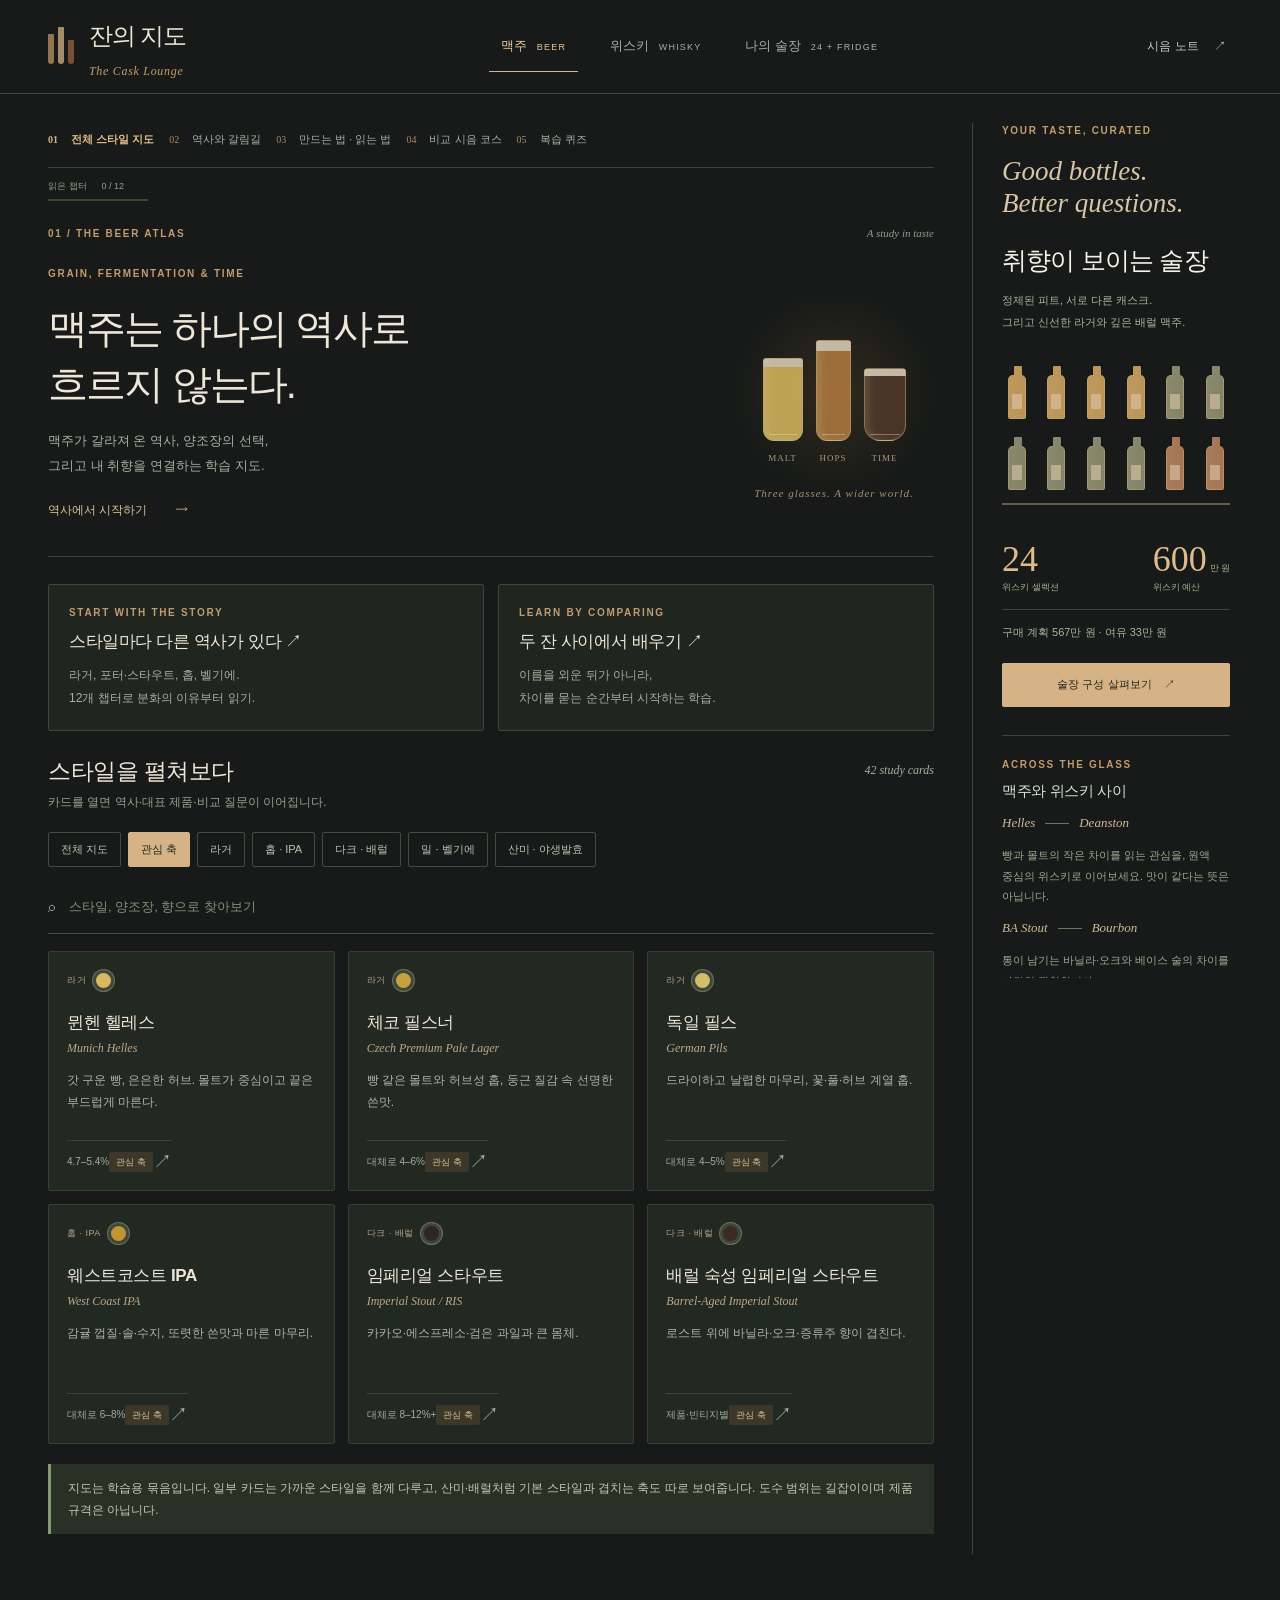
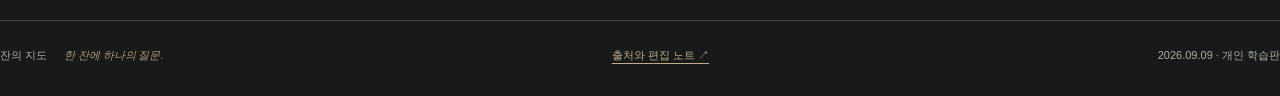
==== index.html @ 25a36283 "Publish Taste Atlas" ====
<!doctype html>
<html lang="ko">
<head>
<meta charset="UTF-8"><meta name="viewport" content="width=device-width,initial-scale=1">
<meta name="color-scheme" content="dark"><meta name="description" content="맥주와 위스키의 역사·계보·생산자, 만드는 법, 비교 시음, 그리고 24병 술장. 캐스크 라운지 학습판.">
<title>잔의 지도 — The Cask Lounge</title>
<style>:root{--paper:#f6f4ed;--card:#fdfcf8;--ink:#28352d;--muted:#74796f;--line:#ddded3;--green:#2e483b;--sage:#e8edde;--amber:#b16e32;--rust:#914f3f;--serif:Georgia,'Noto Serif KR','AppleMyungjo',serif;--sans:-apple-system,BlinkMacSystemFont,'Apple SD Gothic Neo','Malgun Gothic',sans-serif}
*{box-sizing:border-box}body{margin:0;background:var(--paper);color:var(--ink);font-family:var(--sans);font-size:14px;line-height:1.7;word-break:keep-all}button,input,textarea,select{font:inherit}button,a,input,textarea,select{-webkit-tap-highlight-color:transparent}button{cursor:pointer;color:inherit}button{border:0;background:none}a{color:inherit;text-underline-offset:4px}button:focus-visible,a:focus-visible,input:focus-visible,textarea:focus-visible,select:focus-visible{outline:3px solid #b17c42;outline-offset:3px}button:hover{color:#996136}h1,h2,h3,h4,p{margin:0}h1{font-size:40px;line-height:1.35;letter-spacing:-1.6px;font-weight:550}h2{font-size:24px;letter-spacing:-.8px;line-height:1.4}h3{font-size:17px;letter-spacing:-.4px;line-height:1.45}h4{font-size:14px}small{font-size:11px}strong{font-weight:650}em{font-family:var(--serif);font-weight:normal}svg{display:block}button{transition:background .16s,color .16s,transform .16s}button:disabled{cursor:default;opacity:.55}::selection{background:#e5ceac}.skip{position:fixed;top:-80px;z-index:20;background:white;padding:12px}.skip:focus{top:0}
.topbar{height:91px;display:flex;align-items:center;justify-content:space-between;padding:0 42px;border-bottom:1px solid var(--line);background:var(--paper);gap:25px}.brand{display:flex;gap:12px;align-items:center;text-decoration:none;font-size:22px;font-weight:650;letter-spacing:-1px;min-width:165px}.brand small{font-family:var(--serif);display:block;font-size:9px;line-height:1.1;letter-spacing:2px;margin-top:3px;font-weight:400}.brandmark{width:31px;height:37px;display:flex;gap:4px;align-items:flex-end}.brandmark i{display:block;width:7px;border-radius:1px 1px 5px 5px;background:var(--green);height:30px}.brandmark i:nth-child(2){height:37px;background:#bc8548}.brandmark i:nth-child(3){height:24px;background:#81583c}.primary{display:flex;gap:8px;height:100%;align-items:center}.primary button{padding:11px 22px;border-radius:30px;white-space:nowrap}.primary button span{font-size:9px;letter-spacing:1px;margin-left:6px}.primary button.active{background:var(--green);color:#fff}.quiet{font-size:12px}.quiet span{margin-left:12px}.workspace{max-width:1600px;margin:auto;display:grid;grid-template-columns:177px minmax(0,1fr) 278px;gap:32px;padding:36px 42px 66px;min-height:80vh}.leftnav{border-right:1px solid var(--line);padding-right:21px}.nav-inner{position:sticky;top:25px}.eyebrow{font-size:10px;letter-spacing:1.8px;color:var(--muted);font-weight:600;display:block;line-height:1.5}.nav-title{margin:20px 0 16px;color:var(--muted);font-size:11px}.sidenav{display:flex;flex-direction:column;gap:6px}.sidenav button{text-align:left;padding:9px 10px;font-size:13px;border-radius:3px}.sidenav button span{display:inline-block;width:25px;font-size:10px;color:var(--muted);font-family:var(--serif)}.sidenav button.active{background:var(--sage);color:var(--green);font-weight:650}.sidenav button.active span{color:var(--green)}.nav-divider{border:0;border-top:1px solid var(--line);margin:27px 0}.reading{font-size:11px;color:var(--muted);margin-bottom:6px;display:flex;justify-content:space-between}.meter{height:4px;background:#e4e5dc;border-radius:3px;overflow:hidden}.meter i{display:block;height:100%;background:var(--green);transition:width .2s}.nav-note{margin-top:25px;font-size:11px;line-height:1.8;color:var(--muted)}.nav-quote{font-family:var(--serif);font-style:italic;font-size:22px;margin:30px 0 8px;color:#89917f;line-height:1.35}.main-topline{display:flex;justify-content:space-between;align-items:center;margin-bottom:20px}.edition{font:11px var(--serif);font-style:italic;color:var(--muted)}.hero{position:relative;min-height:245px;border:1px solid var(--line);padding:28px 30px 26px;background:#efeee2;overflow:hidden;display:flex;align-items:center;margin-bottom:29px;gap:10px}.hero-copy{position:relative;z-index:1;flex:1}.hero h1{font-size:34px;margin-top:12px}.hero p{font-size:13px;line-height:1.9;max-width:340px;margin-top:15px;color:#69715f}.hero-art{width:210px;min-width:180px;align-self:stretch;display:flex;flex-direction:column;justify-content:center;align-items:center}.hero-art .circle{width:170px;height:170px;border-radius:50%;background:#e3e2cf;position:relative;display:flex;align-items:flex-end;justify-content:center;gap:9px;padding-bottom:36px}.hero-art small{font:italic 10px var(--serif);letter-spacing:1px;margin-top:14px;color:#7f806e}.glass{height:83px;width:40px;border:1px solid #7a745855;border-radius:3px 3px 11px 11px;position:relative;background:linear-gradient(95deg,#ffffff55,transparent 40%,#ffffff22),linear-gradient(to top,var(--drink) 0 72%,#f6f2de 72% 86%,transparent 86%);box-shadow:inset 4px 0 6px #ffffff44}.glass:nth-child(2){height:101px;width:35px}.glass:nth-child(3){height:73px;width:42px;border-radius:4px 4px 16px 16px}.glass:after{content:'';position:absolute;inset:auto 5px 5px;height:1px;background:#fdf7d366}.glass-label{position:absolute;bottom:-23px;left:50%;transform:translateX(-50%);font:9px var(--serif);color:#7e7966;white-space:nowrap}.sectionline{display:flex;align-items:flex-start;justify-content:space-between;gap:15px;margin:24px 0 18px}.sectionline p{font-size:12px;color:var(--muted);margin-top:5px}.sectionline small{white-space:nowrap;font:italic 12px var(--serif);color:var(--muted);margin-top:8px}.lead{font-size:15px;color:#646d60;line-height:1.95;max-width:730px;margin:14px 0 25px}.titlepage{padding:5px 0 9px}.titlepage h1{margin:11px 0}.callout{border-left:3px solid #9caa8c;padding:13px 17px;background:#ebeede;font-size:12px;color:#58634f;line-height:1.85;margin:20px 0}.callout.warm{background:#f0e8dc;border-color:#b88752;color:#785d43}.filters{display:flex;flex-wrap:wrap;gap:7px;margin-bottom:16px}.chip{font-size:11px;border:1px solid var(--line);border-radius:20px;padding:6px 12px;background:var(--card)}.chip.active{background:var(--green);border-color:var(--green);color:white}.searchwrap{display:flex;border-bottom:1px solid var(--line);align-items:center;padding:7px 0 11px;margin:12px 0 17px;color:var(--muted);gap:9px}.searchwrap input{width:100%;background:none;border:0;outline:none;font-size:12px;padding:5px}.stylegrid{display:grid;grid-template-columns:repeat(2,minmax(0,1fr));gap:13px}.stylecard{display:flex;flex-direction:column;position:relative;text-align:left;background:var(--card);border:1px solid var(--line);padding:18px 19px 16px;border-radius:4px;min-height:208px}.stylecard:hover{border-color:#8e9a7f;box-shadow:0 4px 14px #273d2810;color:var(--ink);transform:translateY(-2px)}.card-top{display:flex;align-items:center;justify-content:space-between;margin-bottom:17px;gap:7px}.family{font-size:9px;letter-spacing:1.25px;color:var(--muted);text-transform:uppercase}.beer-dot{width:21px;height:21px;border-radius:50%;background:var(--drink);border:3px solid #eee9d5;box-shadow:0 0 0 1px #dedbcb;flex-shrink:0}.stylecard .en{font:italic 12px var(--serif);color:var(--muted);margin:3px 0 12px}.stylecard p{font-size:12px;color:#6b7364;line-height:1.7;flex:1}.card-bottom{display:flex;justify-content:space-between;align-items:center;border-top:1px solid #eaeae1;padding-top:11px;margin-top:14px;font-size:10px;color:var(--muted)}.tag{font-size:9px;padding:2px 7px;border-radius:2px;background:#eee9d9;color:#8c6d39}.card-arrow{font-size:19px;line-height:1}.empty{padding:42px 15px;text-align:center;border:1px dashed var(--line);color:var(--muted);grid-column:1/-1}.right-inner{position:sticky;top:25px}.shelfcard{background:var(--green);color:#f5f3e7;padding:23px;border-radius:4px;overflow:hidden}.shelfcard .eyebrow{color:#c4cdbb}.shelfcard h2{font-size:24px;margin:12px 0 8px}.shelfcard p{font-size:11px;color:#c1cbb8;line-height:1.8}.minishelf{display:grid;grid-template-columns:repeat(6,1fr);gap:12px 9px;position:relative;margin:28px 0 18px;padding-bottom:10px;border-bottom:4px solid #637361}.mini-bottle{height:44px;width:18px;justify-self:center;background:linear-gradient(90deg,#ffffff0f,transparent),var(--bottle,#b5a575);border-radius:5px 5px 2px 2px;position:relative;margin-top:10px}.mini-bottle:before{content:'';position:absolute;width:8px;height:13px;left:5px;top:-10px;background:inherit;border-radius:1px}.mini-bottle:after{content:'';position:absolute;left:3px;right:3px;top:18px;height:15px;background:#eae2cbbf;border-radius:1px}.shelf-numbers{display:flex;gap:16px;justify-content:space-between;padding:14px 0;border-bottom:1px solid #ffffff26}.shelf-numbers b{font-family:var(--serif);font-size:25px;font-weight:400}.shelf-numbers small{display:block;font-size:9px;color:#c3cdbd}.shelfcard .action{width:100%;margin-top:18px;background:#eef0df;color:var(--green);padding:10px;font-size:11px}.side-module{margin-top:24px;border-top:1px solid var(--line);padding-top:19px}.side-module h3{font-size:14px;margin:8px 0}.side-module p{font-size:11px;color:var(--muted);line-height:1.85}.side-pair{display:flex;gap:10px;margin:14px 0;align-items:center}.side-pair .pairline{width:24px;height:1px;background:#a7ac9c}.side-pair span{font:italic 13px var(--serif)}.side-link{font-size:11px;color:var(--green);padding:9px 0;text-align:left;text-decoration:underline;text-underline-offset:4px}.bullet-note{font-size:10px;color:var(--muted);margin-top:19px}.action{display:inline-flex;align-items:center;justify-content:center;gap:12px;background:var(--green);color:white;padding:11px 18px;font-size:12px;border-radius:3px}.action:hover{background:#455c49;color:white}.action.secondary{background:#e7e9db;color:var(--green)}.textbutton{font-size:12px;color:var(--green);text-decoration:underline;text-underline-offset:4px;padding:6px 0}.contentblock{margin:23px 0;padding:22px 24px;border:1px solid var(--line);background:var(--card);border-radius:3px}.contentblock h3{margin-bottom:12px}.contentblock p{font-size:13px;line-height:1.95;color:#606958;margin:10px 0}.contentblock .source{font-size:10px}.process{display:grid;grid-template-columns:repeat(4,1fr);gap:9px;margin:20px 0}.process>div{padding:15px 11px;border:1px solid var(--line);background:var(--card);position:relative}.process b{font:22px var(--serif);color:#ac8c5f;display:block}.process h4{margin:6px 0}.process p{font-size:10px;color:var(--muted);line-height:1.8}.timeline{border-left:1px solid #bcc3ad;margin:20px 0 24px 7px;padding-left:24px}.time-row{position:relative;margin-bottom:25px}.time-row:before{content:'';width:7px;height:7px;position:absolute;left:-28px;top:9px;background:var(--green);border-radius:50%;box-shadow:0 0 0 4px var(--paper)}.time-row b{font:italic 19px var(--serif);color:#8f724a}.time-row h3{font-size:15px;margin:4px 0}.time-row p{font-size:12px;color:#6b7461}.source{display:inline-block;font-size:10px;color:var(--muted);margin-top:10px;overflow-wrap:anywhere}.two-col{display:grid;grid-template-columns:1fr 1fr;gap:14px}.mini-card{border:1px solid var(--line);background:var(--card);padding:20px}.mini-card .eyebrow{margin-bottom:10px}.mini-card p{font-size:12px;color:#6b7364;line-height:1.9;margin-top:10px}.route{display:flex;align-items:center;flex-wrap:wrap;gap:7px;padding:15px 0;font-size:11px}.route span{padding:5px 9px;border:1px solid var(--line);background:var(--card)}.route i{color:#8b927e}.lesson{border:1px solid var(--line);margin:12px 0;background:var(--card);border-radius:4px}.lesson summary{cursor:pointer;list-style:none;padding:19px 20px;display:flex;gap:15px;align-items:center}.lesson summary::-webkit-details-marker{display:none}.lesson summary:after{content:'+';margin-left:auto;font-size:20px;font-weight:300}.lesson[open] summary:after{content:'−'}.lesson-number{font:italic 22px var(--serif);color:#a28b62;min-width:27px}.lesson summary h3{font-size:15px}.lesson summary p{font-size:11px;color:var(--muted);margin-top:3px}.lesson-body{padding:0 24px 23px}.lesson-body p{font-size:13px;line-height:1.95;color:#5e6a56;margin-bottom:11px}.lesson-body ul{padding-left:18px;font-size:12px;color:#626c59}.checklearn{display:flex;gap:8px;align-items:center;font-size:11px;margin-top:18px;cursor:pointer}.checklearn input{accent-color:var(--green);width:16px;height:16px}.compare-bar{position:fixed;bottom:23px;left:50%;transform:translateX(-50%);background:var(--green);color:white;border-radius:7px;box-shadow:0 8px 35px #20392533;padding:12px 18px;display:flex;align-items:center;gap:20px;z-index:8;max-width:95vw;font-size:12px}.compare-bar[hidden]{display:none}.compare-bar button{color:white;white-space:nowrap;font-size:12px}.compare-bar .action{background:var(--paper);color:var(--green);padding:7px 14px}.compare-bar>span{max-width:330px;overflow:hidden;text-overflow:ellipsis;white-space:nowrap}dialog{border:1px solid var(--line);border-radius:7px;padding:37px;width:min(660px,94vw);max-height:88vh;color:var(--ink);background:var(--paper);box-shadow:0 20px 90px #14281840}dialog::backdrop{background:#25352a88;backdrop-filter:blur(3px)}.close{position:absolute;right:12px;top:10px;font-size:28px;line-height:1;padding:5px 10px}.modalhead{display:flex;gap:18px;align-items:center;margin:8px 0 20px}.modalhead .beer-dot{width:43px;height:43px;border-width:5px}.modalhead h2{margin:5px 0}.modalhead .en{font:italic 16px var(--serif);color:var(--muted)}.detail-intro{font-size:14px;line-height:1.9;margin:17px 0}.detail-grid{display:grid;grid-template-columns:1fr 1fr;gap:18px;margin:20px 0}.detail-grid h4{margin-bottom:7px}.detail-grid p{font-size:12px;color:#65715d;line-height:1.9}.bars{display:grid;gap:8px;margin:17px 0}.bar-row{display:flex;gap:12px;align-items:center;font-size:10px;color:var(--muted)}.bar-row span{width:45px}.bar-row .track{height:5px;background:#e2e2d5;flex:1;border-radius:2px;overflow:hidden}.bar-row .track i{display:block;height:100%;background:#71835d}.bar-row b{font:11px var(--serif);width:20px}.modal-actions{display:flex;gap:9px;flex-wrap:wrap;margin-top:22px}.fine{font-size:10px!important;color:var(--muted)!important;line-height:1.8!important}.compare-table,.price-table{width:100%;border-collapse:collapse;font-size:11px}.compare-table th,.compare-table td,.price-table th,.price-table td{text-align:left;padding:12px 7px;border-bottom:1px solid var(--line);vertical-align:top}.compare-table th{font-weight:650}.compare-table td:first-child{white-space:nowrap}.table-scroll{overflow-x:auto}.shelf-overview{background:#e9e9dc;border:1px solid var(--line);padding:24px;margin:24px 0}.budget-stats{display:grid;grid-template-columns:repeat(3,1fr);gap:12px}.budget-stats small{display:block;color:var(--muted);font-size:10px}.budget-stats strong{font:29px var(--serif);display:block;margin:3px 0}.budget-stats strong.over{color:#ac4e3a}.shelf-grid{display:grid;grid-template-columns:repeat(6,1fr);gap:24px 8px;padding:18px 0 5px}.bottle-slot{padding:10px 2px 8px;text-align:center;position:relative;min-width:0;border-bottom:5px solid #b7aa8a}.bottle-slot:hover{background:#e5e6d6;color:var(--ink)}.bottle-slot .bottle{height:79px;width:34px;background:linear-gradient(90deg,#ffffff44,transparent 45%,#00000015),var(--bottle,#7d7856);border-radius:10px 10px 3px 3px;position:relative;margin:15px auto 11px}.bottle:before{content:'';position:absolute;left:10px;top:-18px;width:14px;height:23px;background:inherit;border-top:6px solid #474637;border-radius:2px 2px 0 0}.bottle:after{content:attr(data-mark);position:absolute;inset:30px 3px auto;height:32px;display:grid;place-items:center;background:#efead5;color:#60543d;font:17px var(--serif);border-top:1px solid #cbbd94;border-bottom:1px solid #cbbd94}.bottle-slot small{font-size:9px;display:block;line-height:1.45;min-height:27px}.bottle-slot .slotnum{position:absolute;top:1px;left:4px;font:italic 10px var(--serif);color:#8f947e}.bottle-slot.owned:after{content:'✓';position:absolute;right:2px;top:0;color:var(--green);font-size:12px}.legend{display:flex;gap:15px;flex-wrap:wrap;font-size:10px;color:var(--muted);margin:17px 0}.legend i{width:7px;height:7px;display:inline-block;margin-right:5px;border-radius:50%;background:var(--bottle)}.price-table input[type=number]{width:66px;padding:5px;border:1px solid var(--line);background:white;border-radius:2px}.price-table input[type=checkbox]{accent-color:var(--green)}.price-table button{text-align:left;padding:0;font-weight:600}.price-table small{display:block;color:var(--muted);font-size:10px}.price-table th{font-size:10px;color:var(--muted);font-weight:500}.group-header{padding:17px 0 6px!important;font-size:11px;font-weight:650!important;color:#566748!important}.cabinet-note{font-size:12px;line-height:1.9;margin:16px 0;color:#65705c}.fridge{border:3px solid #788674;border-radius:12px;padding:20px;background:#e6eade;margin:25px 0;box-shadow:inset -12px 0 0 #cdd4c3}.fridge-top{display:flex;justify-content:space-between;align-items:center;font-size:10px;letter-spacing:1px;padding:0 7px 15px;border-bottom:1px solid #c0c9b4}.fridge-top strong{background:#344837;color:#d9e7bb;border-radius:3px;padding:2px 11px;font:17px monospace}.fridge-shelf{padding:17px 9px;border-bottom:4px solid #b3bda6;margin-bottom:4px}.fridge-shelf:last-child{border:0}.fridge-shelf h4{font-size:12px;display:flex;justify-content:space-between}.fridge-shelf p{font-size:10px;color:#718064;margin:4px 0 10px}.cans{display:flex;gap:7px}.can{height:39px;width:22px;border-radius:4px 4px 3px 3px;background:linear-gradient(90deg,#ffffff44,transparent 40%,#00000010),var(--can);border-top:3px solid #c4cab8;flex:1;max-width:31px;position:relative}.can:after{content:'';position:absolute;height:1px;left:3px;right:3px;background:#f4f1df99;top:17px}.can.empty-can{background:transparent;border:1px dashed #b1b99f}.split{display:grid;grid-template-columns:1fr 1fr;gap:20px}.rangecontrol{border:1px solid var(--line);background:var(--card);padding:22px;margin:20px 0}.rangecontrol label{display:flex;justify-content:space-between;font-size:12px}.rangecontrol input{width:100%;accent-color:var(--green);margin:20px 0 6px}.cask-tabs{display:flex;gap:6px;flex-wrap:wrap;margin:16px 0}.caskpanel{background:#eee5d5;border:1px solid #ddcfb5;padding:25px;margin-bottom:25px;min-height:180px}.caskpanel h3{margin-bottom:12px}.caskpanel p{font-size:13px;line-height:1.9;color:#736344}.note-form{display:grid;grid-template-columns:1fr 1fr;gap:16px;margin:25px 0}.field{display:flex;flex-direction:column;gap:6px}.field.full{grid-column:1/-1}.field label{font-size:12px;color:var(--muted)}.field input,.field textarea,.field select{background:var(--card);border:1px solid var(--line);border-radius:3px;padding:11px;color:var(--ink);width:100%}.field textarea{min-height:120px;resize:vertical}.saved-note{padding:20px;border:1px solid var(--line);margin-bottom:12px;background:var(--card)}.saved-note header{display:flex;justify-content:space-between;gap:10px}.saved-note p{white-space:pre-wrap;overflow-wrap:anywhere;font-size:12px;color:#64715b;margin-top:12px}.note-actions{display:flex;gap:12px;margin-top:12px}.quiz-question{font-size:18px;line-height:1.65;margin:18px 0}.quiz-options{display:grid;gap:9px}.quiz-options button{padding:13px 16px;border:1px solid var(--line);background:var(--card);text-align:left;font-size:13px}.quiz-options .correct{border-color:var(--green);background:#e3ebd8}.quiz-options .wrong{border-color:#b08270;background:#efe4db}.quizfeedback{padding:20px 0;font-size:13px;line-height:1.9}.source-list{display:grid;gap:0}.source-item{border-bottom:1px solid var(--line);padding:16px 0}.source-item a{font-size:13px}.source-item p{font-size:11px;color:var(--muted);margin-top:5px}.footer{max-width:1516px;margin:0 auto;border-top:1px solid var(--line);padding:23px 0 28px;display:flex;justify-content:space-between;gap:20px;font-size:11px;color:var(--muted)}.footer em{margin-left:14px}.footer .textbutton{font-size:11px;padding:0}#toast{position:fixed;bottom:85px;left:50%;transform:translateX(-50%) translateY(20px);padding:10px 20px;background:#344a3b;color:white;z-index:30;border-radius:4px;font-size:12px;opacity:0;pointer-events:none;transition:all .2s;max-width:90vw}#toast.show{opacity:1;transform:translateX(-50%) translateY(0)}.mobile-context{display:none}
@media(min-width:1500px){.hero h1{font-size:41px}.hero{min-height:280px}.hero-art{width:260px}.hero-art .circle{width:190px;height:190px;padding-bottom:44px}.stylegrid{grid-template-columns:repeat(3,minmax(0,1fr))}.stylecard{padding:17px}.workspace{grid-template-columns:180px minmax(0,1fr) 280px;gap:36px}}
@media(max-width:1200px){.workspace{padding:28px 25px 50px;grid-template-columns:143px minmax(0,1fr) 234px;gap:22px}.topbar{padding:0 25px}.leftnav{padding-right:14px}.hero{padding:23px}.hero h1{font-size:29px}.hero-art{min-width:123px;width:135px}.hero-art .circle{width:130px;height:130px;padding-bottom:27px;gap:5px}.glass{width:29px;height:68px}.glass:nth-child(2){width:26px;height:81px}.glass:nth-child(3){width:31px;height:62px}.shelfcard{padding:19px}.shelfcard h2{font-size:21px}.primary button{padding:9px 15px}.footer{margin:0 25px}.process{grid-template-columns:1fr 1fr}.shelf-grid{grid-template-columns:repeat(4,1fr)}}
@media(max-width:1000px){.workspace{grid-template-columns:140px minmax(0,1fr)}.rightbar{display:none}.hero-art{width:190px}.hero-art .circle{width:160px;height:160px;padding-bottom:36px}.hero h1{font-size:34px}.glass{width:36px;height:79px}.glass:nth-child(2){width:31px;height:94px}.glass:nth-child(3){width:36px;height:70px}.shelf-grid{grid-template-columns:repeat(6,1fr)}.mobile-context{display:block}}
@media(max-width:700px){body{font-size:13px}.topbar{height:auto;min-height:114px;padding:17px 18px 12px;flex-wrap:wrap;gap:15px}.brand{font-size:20px}.brandmark{transform:scale(.85);transform-origin:left center;width:28px}.primary{order:3;width:100%;justify-content:space-between;gap:4px}.primary button{font-size:12px;padding:8px 11px;flex:1}.primary button span{font-size:8px;letter-spacing:.6px;margin-left:3px}.notes-link{font-size:11px}.workspace{padding:0 18px 35px;display:block}.leftnav{padding:0;border:0}.nav-inner{position:static}.nav-inner>.eyebrow,.nav-title,.nav-divider,.nav-note,.nav-quote,.reading,.nav-inner>.meter{display:none}.sidenav{flex-direction:row;overflow-x:auto;border-bottom:1px solid var(--line);gap:2px;margin-bottom:23px;padding:11px 0}.sidenav button{white-space:nowrap;padding:7px 10px;font-size:11px}.sidenav button span{display:none}.main-topline{margin-bottom:15px}.hero{padding:21px 20px;min-height:238px;gap:0;margin-bottom:23px}.hero h1{font-size:28px;letter-spacing:-1.2px}.hero p{font-size:12px;max-width:250px}.hero-art{width:105px;min-width:105px;position:absolute;right:-15px;top:60px;opacity:.16}.hero-art .circle{width:170px;height:170px}.hero-copy{padding-right:10px}.hero-art small{display:none}.sectionline h2{font-size:21px}.sectionline p{font-size:11px}.sectionline small{font-size:10px}.stylegrid{gap:10px}.stylecard{padding:14px 13px;min-height:225px}.stylecard h3{font-size:15px}.stylecard .en{font-size:11px}.stylecard p{font-size:11px}.stylecard .card-top{margin-bottom:12px}.family{font-size:8px;letter-spacing:.7px}.tag{font-size:8px}.card-bottom{font-size:9px}.titlepage h1{font-size:30px}.lead{font-size:13px}.two-col,.split{grid-template-columns:1fr}.contentblock{padding:20px}.process{gap:8px}.budget-stats strong{font-size:23px}.budget-stats small{font-size:9px}.shelf-overview{padding:19px 14px}.shelf-grid{grid-template-columns:repeat(4,1fr);gap:20px 5px}.note-form{grid-template-columns:1fr}.field.full{grid-column:auto}.detail-grid{grid-template-columns:1fr}.detail-grid>div{border-bottom:1px solid var(--line);padding-bottom:12px}dialog{padding:27px 22px}.footer{margin:0 18px;flex-wrap:wrap;font-size:10px;padding-bottom:35px}.footer>span:last-child{width:100%}.compare-bar{gap:12px;padding:10px 13px;bottom:14px}.compare-bar>span{max-width:100px}.compare-table th,.compare-table td{padding:9px 4px}.price-table th,.price-table td{padding:10px 4px;font-size:10px}.price-table input[type=number]{width:58px}.price-table th:nth-child(2){min-width:78px}.lesson summary{padding:16px}.lesson-body{padding:0 18px 20px}}
@media(prefers-reduced-motion:reduce){*{transition:none!important;scroll-behavior:auto!important}}
@media(max-width:380px){.primary button span{display:none}.primary button{padding:8px 7px}.notes-link{font-size:10px}.brand{min-width:145px}.topbar{gap:10px}.hero h1{font-size:25px}.budget-stats{gap:6px}.budget-stats strong{font-size:21px}.card-bottom{gap:3px;flex-wrap:wrap}}
@media print{.topbar,.leftnav,.rightbar,.footer,.filters,.searchwrap,.compare-bar,.modal-actions,.close,#toast{display:none!important}.workspace{display:block;padding:0}.hero{break-inside:avoid}.stylecard,.contentblock,.lesson,.saved-note{break-inside:avoid}.stylegrid{grid-template-columns:1fr 1fr}body{background:white}button{color:inherit}}

/* A — The Cask Lounge. Original component CSS is retained as the layout baseline. */
:root{color-scheme:dark;--paper:#171a18;--card:#222822;--ink:#eee6d7;--muted:#a7b0a3;--line:#41463c;--green:#d5b386;--sage:#30382d;--amber:#d5aa72;--rust:#d79478;--serif:Georgia,'AppleMyungjo',serif}
body{background:var(--paper);color:var(--ink);font-size:14px;line-height:1.8}::selection{background:#765c3e;color:#fff8ee}button:hover{color:#f1cfa3}button:focus-visible,a:focus-visible,input:focus-visible,textarea:focus-visible,select:focus-visible,summary:focus-visible{outline:2px solid #e5bd85;outline-offset:4px}input,select,textarea{color:var(--ink)}input[type=checkbox]{accent-color:#d5b386}a{overflow-wrap:anywhere}.skip{background:#d5b386;color:#171a18}.topbar{height:94px;max-width:1440px;margin:auto;padding:0 48px;border-color:var(--line);gap:24px}.brand{font-weight:550;font-size:24px;letter-spacing:-1.1px;min-width:190px}.brand small{color:#c69c68;font:italic 12px var(--serif);letter-spacing:.7px;margin-top:7px}.brandmark{width:29px;height:34px;gap:4px}.brandmark i{background:#bd9560;width:6px;opacity:.75}.brandmark i:nth-child(2){background:#d5b386}.brandmark i:nth-child(3){background:#98633f}.primary{gap:20px}.primary button{border-radius:0;padding:13px 12px;border-bottom:1px solid transparent;font-size:13px;color:var(--muted)}.primary button.active{background:transparent;border-color:#d5b386;color:#e7c69a}.primary button span{font-size:9px;letter-spacing:1.2px}.notes-link{color:#c5ccbd;font-size:12px}.workspace{max-width:1440px;margin:auto;padding:29px 48px 66px;display:grid;grid-template-columns:minmax(0,1fr) 260px;grid-template-rows:auto 1fr;gap:25px 38px;align-items:start}.leftnav{grid-column:1;grid-row:1;border:0;padding:0;min-width:0}.nav-inner{position:static}.nav-inner>.eyebrow,.nav-title,.nav-divider,.nav-note,.nav-quote,.nav-inner>.side-link{display:none}.sidenav{flex-direction:row;gap:15px;overflow:auto;border-bottom:1px solid var(--line);padding:0 0 10px}.sidenav button{flex-shrink:0;white-space:nowrap;padding:7px 0;font-size:11px;border-radius:0;color:var(--muted)}.sidenav button.active{background:transparent;color:#e2bd8c}.sidenav button span{width:23px;color:#ab8860;font-size:10px}.reading{display:flex;justify-content:flex-start;gap:15px;margin:10px 0 5px;font-size:9px;color:#96a28d}.nav-inner>.meter{display:block;width:100px;height:2px;background:#3d4835}.meter i{background:#ba9868}#main{grid-column:1;grid-row:2;min-width:0}.rightbar{grid-column:2;grid-row:1/3;border-left:1px solid var(--line);padding-left:29px;display:block;align-self:stretch;min-width:0}.right-inner{position:sticky;top:25px;max-height:calc(100vh - 45px);overflow-y:auto;scrollbar-width:thin;scrollbar-color:#566048 transparent;padding-right:2px}.main-topline{margin:0 0 13px}.eyebrow{color:#c09c70;font-size:10px;letter-spacing:1.7px}.edition{color:#919b88}.hero{padding:12px 0 33px;background:none;border:0;border-bottom:1px solid var(--line);border-radius:0;min-height:286px;margin:0 0 27px;gap:18px}.hero h1{font-size:40px;line-height:1.4;font-weight:450;letter-spacing:-1.9px;margin-top:19px}.hero p{color:#a7b0a1;font-size:13px;line-height:1.9;margin-top:17px;max-width:440px}.hero-art{width:200px;min-width:175px;position:relative;opacity:1;right:auto;top:auto}.hero-art .circle{background:radial-gradient(ellipse,#bc7c3828,transparent 69%);border:0;width:205px;height:205px;gap:13px;padding-bottom:53px}.hero-art small{font:italic 11px var(--serif);color:#a39074;margin-top:-7px}.glass{border:1px solid #d2ba8c88;box-shadow:inset 4px 0 7px #fff2c329;background:linear-gradient(180deg,#d9cdb9 0 10%,var(--drink) 10% 100%);opacity:.88}.glass-label{color:#bca582;font-size:9px;letter-spacing:1px}.hero .hero-start{margin-top:22px;color:#dec097;font-size:12px;padding:0;text-align:left}.hero .hero-start span{margin-left:25px}.sectionline h2{font-weight:500;font-size:23px;letter-spacing:-.5px}.sectionline p{color:#98a38e}.titlepage h1{font-size:37px;font-weight:450;line-height:1.45}.lead{color:#a7b0a1;font-size:14px;max-width:760px}.stylegrid{grid-template-columns:repeat(3,minmax(0,1fr));gap:13px}.stylecard{border-radius:2px;padding:18px;min-height:240px;background:#222822;border-color:#363f32}.stylecard:hover{background:#283024;border-color:#8d7658;box-shadow:none;transform:translateY(-2px)}.stylecard h3{font-weight:550;font-size:17px;line-height:1.55}.stylecard .en{color:#bda98b;font-size:12px;margin:5px 0 13px}.stylecard p{color:#acb6a5;font-size:12px;line-height:1.85}.family{color:#b5a58a;font-size:9px;letter-spacing:.5px}.card-top{margin-bottom:19px}.beer-dot{border-color:#3e4739;box-shadow:0 0 0 1px #6a6f58}.card-bottom{border-color:#3c4436;color:#a4ad9a;font-size:10px}.tag{background:#3c3829;color:#dbc197}.chip{border-radius:2px;background:transparent;border-color:#454b3d;color:#bbc4b1;font-size:11px;padding:7px 12px}.chip.active{background:#d5b386;border-color:#d5b386;color:#20261d}.chip:hover{border-color:#b89667}.searchwrap{border-color:#454b3d;padding-bottom:9px}.searchwrap input{font-size:13px;color:#eee6d7}.searchwrap input::placeholder{color:#829078}.mini-card{background:#20261f;border-color:#41463c;border-radius:2px;padding:20px}.mini-card h3{font-size:17px;font-weight:500}.mini-card p{color:#a6b09d;font-size:12px}.contentblock{background:#20261f;border-radius:2px;padding:24px}.contentblock p{color:#b5bdad;line-height:2}.contentblock h3{font-weight:550}.callout{background:#293026;border-left-color:#869b73;color:#c1cbb4;font-size:12px}.callout.warm{background:#302a21;border-color:#ba925d;color:#d6be9a}.action{background:#d5b386;color:#20261d;border-radius:2px}.action:hover{background:#e6c69b;color:#20261d}.action.secondary{background:#30392c;color:#dcc198;border:1px solid #566047}.textbutton,.side-link{color:#d5b386}.shelfcard{background:transparent;border-radius:0;padding:0;border:0}.shelfcard .eyebrow{color:#c49f6e}.shelfcard h2{font-size:25px;font-weight:450;line-height:1.5;margin:18px 0 11px}.shelfcard p{color:#aab69b;font-size:11px;line-height:1.95}.shelfcard .shelf-caption{font:italic 27px/1.2 var(--serif);color:#d8c4a7;margin:17px 0 22px}.minishelf{border-bottom:2px solid #625c45;padding-bottom:13px;gap:17px 10px;margin:32px 0 19px}.mini-bottle{background:linear-gradient(90deg,#ffffff0a,transparent),color-mix(in srgb,var(--bottle,#9f865a),#b6976b 35%);border:1px solid #caa77877}.mini-bottle:after{background:#dec9a996}.shelf-numbers{border-color:#41463c;gap:15px}.shelf-numbers b{font:36px var(--serif);color:#dfbd8a}.shelf-numbers small{color:#a6b295;font-size:9px;line-height:1.7}.shelfcard .action{background:#d5b386;color:#20261d;margin-top:19px;font-size:11px;padding:12px 7px}.side-module{padding-top:21px;margin-top:28px}.side-module h3{font-weight:500;font-size:15px;color:#d8ddcd}.side-module p{color:#9ba98f}.side-pair span{color:#ceba98}.side-pair .pairline{background:#6c755b}.bullet-note{color:#8e9a80;font-size:10px}.lesson{border-radius:2px;background:#20261f;margin:13px 0;border-color:#41483a;scroll-margin-top:22px}.lesson summary{padding:21px 23px;align-items:flex-start;gap:18px}.lesson summary h3{font-size:17px;line-height:1.7;font-weight:500}.lesson summary p{font-size:11px;line-height:1.8;color:#a5ad9a}.lesson-number{color:#c09b67;font-size:25px;line-height:1.7;min-width:33px}.lesson[open]{border-color:#887454;background:#20261f}.lesson[open] summary{border-bottom:1px solid #41483a;margin-bottom:24px}.lesson-body{padding:0 30px 26px;max-width:820px;margin:auto}.lesson-body p{font-size:14px;line-height:2;color:#c0c7b7;margin:0 0 16px}.lesson-body ul{color:#bfc7b6;font-size:13px;line-height:1.95}.lesson-body h4{margin:17px 0 9px;color:#dac29e}.lesson-body strong{color:#e5d2b3;font-weight:600}.lesson-body .source{font-size:11px;color:#bba27d}.lesson-body .longread p{font-size:15px;line-height:2.1;color:#c5cbbb;margin-bottom:19px}.longread h3{font-size:21px;line-height:1.6;font-weight:500;color:#e3d4bb;margin:35px 0 20px;padding-top:12px;border-top:1px solid #41483a}.longread h4{font-size:17px;line-height:1.7;font-weight:550;margin:27px 0 15px}.longread em{font-family:inherit;font-size:inherit}.longread blockquote{font-size:16px;line-height:2;margin:24px 0;padding:15px 21px;border-left:2px solid #bd9864;background:#2c3026;color:#d8c7a5}.longread .table-scroll{margin:21px 0 26px;max-width:100%}.reading-table{border-collapse:collapse;width:100%;min-width:480px;font-size:13px;line-height:1.85}.reading-table th,.reading-table td{padding:13px 12px;text-align:left;vertical-align:top;border:1px solid #41483a;min-width:110px}.reading-table th{background:#303629;color:#dac199;font-weight:500}.reading-table td{color:#bfc7b4}.reading-table td:first-child{min-width:140px}.chapter-context{display:flex;justify-content:space-between;gap:15px;font-size:10px;color:#bd9d71;letter-spacing:.5px;margin-bottom:24px}.editorial-note{border-left:2px solid #cfab77;background:#302a20;padding:19px 22px;margin:22px 0 27px}.editorial-note>strong{color:#e1bd8e;font-size:12px}.editorial-note p{font-size:12px;line-height:1.9;color:#c3b296;margin:10px 0 0}.learning-question{padding:20px 0;margin-top:25px;border-top:1px solid #51533e}.learning-question p{margin:10px 0 0;font-size:14px;color:#dcc29b}.course-intro{border:1px solid #444a3c;background:#20261f;padding:24px 27px;margin:18px 0 26px}.course-intro p{font-size:13px;line-height:1.95;color:#b3beaa;margin:0 0 14px}.course-intro p:last-child{margin:0}.course-intro strong{color:#ddc49e}.course-phases{display:grid;grid-template-columns:repeat(4,minmax(0,1fr));border:1px solid #4d5241;margin:20px 0 27px}.course-phases button{text-align:left;padding:16px 15px;border-right:1px solid #4d5241;background:#252c23;min-width:0}.course-phases button:last-child{border-right:0}.course-phases b{display:block;color:#c3a376;font:italic 20px var(--serif);margin-bottom:7px}.course-phases span{display:block;font-size:12px;color:#ddceba;line-height:1.6}.course-phases small{display:block;font-size:10px;color:#99a88c;margin-top:6px}.chapter-jumps{display:flex;flex-wrap:wrap;gap:8px;margin:15px 0 27px}.chapter-jumps button{font-size:11px;color:#b6c0aa;border:1px solid #444d3b;padding:6px 11px;border-radius:2px}.chapter-jumps button:hover{border-color:#c29c65;color:#e3c59b}.course-part{margin:32px 0 20px;border-top:1px solid #5b5944;padding-top:23px}.course-part .eyebrow{margin-bottom:9px}.course-part h2{font-size:23px;font-weight:450}.chapter-search{display:flex;align-items:center;border:1px solid #4a5140;margin:18px 0 22px;padding:11px 16px;gap:14px}.chapter-search input{background:none;border:0;width:100%;font-size:12px;outline:none}.attachment-actions{display:flex;gap:20px;flex-wrap:wrap;margin:20px 0}.archive-text{color:#b8c2ac}.archive-complete{white-space:pre-wrap;overflow-wrap:anywhere;word-break:normal;font-size:13px;line-height:2;color:#c1c9b8}.checklearn{color:#bfc8b1;margin-top:25px;border-top:1px solid #424b38;padding-top:17px}.checklearn input{accent-color:#d5b386}.time-row p,.detail-grid p,.saved-note p{color:#afbaa2}.time-row b{color:#d4af78}.process>div{background:#222822}.process b{color:#d5b386}.process h4{color:#ded1b8}.route i{color:#a8b499}.bar-row .track{background:#3c4435}.bar-row .track i{background:#a88c5f}.detail-intro{color:#d3d8c9}.caskpanel{background:#302b22;border-color:#5d5340;border-radius:2px}.caskpanel p{color:#c8b99d}.caskpanel h3{color:#e5cfaa}.shelf-overview{background:#252d23;border-color:#4a5140}.budget-stats strong{color:#dfbd8a}.budget-stats strong.over{color:#f0a18a}.price-table input[type=number]{background:#20261f;color:#eee6d7}.price-table input[type=checkbox]{accent-color:#d5b386}.bottle-slot{border-color:#736349}.bottle-slot:hover{background:#303827}.bottle-slot .slotnum{color:#b7ac8f}.bottle-slot small{color:#c1c9b3}.bottle-slot.owned:after{color:#d5b386}.cabinet-note{color:#a7b19b}.fridge{background:#202a24;border:2px solid #687963;box-shadow:inset -10px 0 0 #323f31}.fridge-top{border-color:#63705a;color:#b7c4ab}.fridge-top strong{background:#17231b;color:#cde2a5}.fridge-shelf{border-color:#667359}.fridge-shelf h4{color:#d1dcc6}.fridge-shelf p{color:#a2b191}.fridge-shelf p[style]{color:#b4c3a0!important}.can.empty-can{border-color:#768068}.cans{min-width:0}.can{min-width:0}.group-header{color:#ceb887!important}.quiz-options .correct{border-color:#a7ba86;background:#33412c;color:#dcebc8}.quiz-options .wrong{border-color:#ad7865;background:#493228;color:#eed4c7}.compare-bar{background:#d5b386;color:#20261d;border-radius:3px;box-shadow:0 8px 35px #0005}.compare-bar button{color:#20261d}.compare-bar .action{background:#303c29;color:#eddfc7}dialog{background:#20261f;border-color:#776b50;box-shadow:0 20px 90px #0009;border-radius:3px}dialog::backdrop{background:#080d08aa}.close{color:#dfc49b}.footer{max-width:1344px;margin:0 auto;padding:25px 0 30px;font-size:11px}.footer .textbutton{color:#bfaa89}.footer em{color:#b29978}#toast{background:#d5b386;color:#20261d;border-radius:2px;box-shadow:0 8px 35px #0005}.budget-reset,.reset-plan{color:#d5b386}
@media(min-width:1450px){.hero h1{font-size:43px}.hero-art{width:225px;min-width:210px}.stylecard{min-height:247px}}
@media(max-width:1200px){.topbar{padding:0 30px}.workspace{padding:25px 30px 55px;grid-template-columns:minmax(0,1fr) 224px;gap:23px 27px}.rightbar{padding-left:23px}.primary{gap:10px}.primary button{padding:12px 9px}.hero h1{font-size:34px}.hero-art{width:155px;min-width:130px}.hero-art .circle{width:160px;height:175px;gap:10px}.hero-art small{font-size:10px}.hero{gap:8px;min-height:268px}.stylegrid{grid-template-columns:repeat(2,minmax(0,1fr))}.shelfcard h2{font-size:22px}.shelf-numbers b{font-size:31px}.sidenav{gap:15px}.sidenav button{font-size:10px}.sidenav button span{width:19px}.footer{margin:0 30px}.course-phases button{padding:13px 11px}.lesson-body{padding:0 23px 25px}.course-phases span{font-size:11px}}
@media(max-width:980px){.workspace{grid-template-columns:minmax(0,1fr)}.rightbar{grid-column:1;grid-row:3;border:1px solid #41463c;padding:25px;display:block;margin-top:12px}.right-inner{position:static;max-height:none;overflow:visible;display:grid;grid-template-columns:1fr 1fr;gap:25px}.right-inner .shelfcard{grid-row:1/3}.side-module{margin-top:0;padding-top:0;border:0}.bullet-note{grid-column:1/-1;margin:0}.hero h1{font-size:38px}.hero-art{width:190px;min-width:175px}.hero-art .circle{width:190px;height:190px}.stylegrid{grid-template-columns:repeat(3,minmax(0,1fr))}.mobile-context{display:block}.brand{min-width:180px}.primary button span{display:none}.topbar{gap:14px}.course-phases span{font-size:12px}}
@media(max-width:760px){.topbar{height:auto;min-height:116px;padding:20px 20px 13px;flex-wrap:wrap;gap:16px}.brand{font-size:22px;min-width:160px}.brand small{font-size:10px}.brandmark{width:25px}.notes-link{font-size:11px}.primary{order:3;width:100%;gap:8px;justify-content:space-between}.primary button{flex:1;white-space:nowrap;font-size:13px;padding:8px 5px;border-radius:0}.primary button span{display:inline;font-size:8px;margin-left:6px}.workspace{padding:17px 20px 40px;display:grid;gap:18px;grid-template-columns:minmax(0,1fr)}.sidenav{gap:18px;padding-bottom:8px;margin:0}.sidenav button{font-size:11px;padding:5px 0}.sidenav button span{display:inline-block}.nav-inner>.meter{display:block}.reading{font-size:9px;margin-top:8px;display:flex}.hero{padding:10px 0 29px;min-height:267px;gap:10px;margin-bottom:23px}.hero h1{font-size:31px;line-height:1.45;letter-spacing:-1.4px}.hero p{font-size:12px;max-width:100%}.hero-copy{padding:0}.hero-art{width:100px;min-width:85px;opacity:.65;position:relative;right:auto;top:auto}.hero-art .circle{width:110px;height:160px;gap:6px;padding-bottom:33px}.glass{width:23px;height:67px}.glass:nth-child(2){width:22px;height:80px}.glass:nth-child(3){width:25px;height:58px}.glass-label{font-size:7px;letter-spacing:0}.hero-art small{display:none}.hero .hero-start{font-size:11px;margin-top:19px}.stylegrid{grid-template-columns:repeat(2,minmax(0,1fr));gap:11px}.stylecard{padding:17px 14px;min-height:257px}.stylecard h3{font-size:16px}.stylecard p{font-size:12px}.stylecard .en{font-size:11px;overflow-wrap:anywhere}.family{font-size:8px}.card-top{gap:5px}.card-bottom{font-size:9px;flex-wrap:wrap;gap:5px}.sectionline h2{font-size:22px}.sectionline small{font-size:10px}.two-col,.split{grid-template-columns:1fr}.mini-card{padding:19px}.mini-card h3{font-size:16px}.titlepage h1{font-size:30px;line-height:1.5;letter-spacing:-1.2px}.lead{font-size:13px}.lesson summary{padding:17px 15px;gap:12px}.lesson summary h3{font-size:15px;line-height:1.7}.lesson summary p{font-size:10px}.lesson-number{font-size:23px;min-width:29px}.lesson-body{padding:0 18px 23px}.lesson-body .longread p{font-size:14px;line-height:2}.longread h3{font-size:19px;margin-top:28px;line-height:1.7}.longread h4{font-size:17px}.longread blockquote{font-size:14px;padding:13px 16px}.reading-table{min-width:470px;font-size:12px}.chapter-context{font-size:9px;gap:10px}.editorial-note{padding:17px 16px}.editorial-note p{font-size:12px}.course-intro{padding:20px}.course-phases{grid-template-columns:1fr 1fr}.course-phases button{padding:15px}.course-phases button:nth-child(2){border-right:0}.course-phases button:nth-child(-n+2){border-bottom:1px solid #4d5241}.course-part h2{font-size:21px}.rightbar{padding:22px}.right-inner{display:block}.right-inner .shelfcard{margin-bottom:30px}.right-inner .side-module{margin:25px 0;padding-top:22px;border-top:1px solid #41463c}.right-inner .minishelf{max-width:280px;margin-left:auto;margin-right:auto}.shelf-numbers{justify-content:flex-start;gap:50px}.shelf-numbers b{font-size:35px}.footer{margin:0 20px;gap:15px;font-size:10px}.footer em{margin-left:7px}.footer>span:last-child{width:100%}.fridge{padding:14px}.cans{gap:4px}.fridge-shelf{padding-left:3px;padding-right:7px}.budget-stats strong{font-size:25px}.process{grid-template-columns:1fr 1fr}.compare-bar{max-width:94vw;padding:11px 13px}.compare-bar>span{max-width:90px}.shelf-grid{grid-template-columns:repeat(4,1fr)}}
@media(max-width:420px){.primary button span{display:none}.hero-art{position:absolute;right:-9px;top:64px;opacity:.15;pointer-events:none;width:120px}.hero-art .circle{width:150px;height:180px}.hero-copy{position:relative;z-index:1}.hero h1{font-size:30px}.hero p{font-size:12px}.stylecard{padding:15px 12px}.stylecard h3{font-size:15px}.stylecard p{font-size:11px}.sectionline h2{font-size:21px}.chapter-context span:last-child{display:none}.budget-stats strong{font-size:22px}.budget-stats small{font-size:9px}.titlepage h1{font-size:27px}}
@media print{body{background:white;color:#222}:root{color-scheme:light;--ink:#222;--muted:#555;--line:#ccc;--card:#fff;--paper:#fff}.workspace{display:block;padding:0}.rightbar,.course-phases,.chapter-jumps,.reading,.meter{display:none!important}.hero{min-height:0}.hero h1,.titlepage h1,.longread p,.lesson-body p,.lesson-body .longread p,.lesson-body strong,.longread h3,.longread h4{color:#222}.lesson,.contentblock,.stylecard,.course-intro,.editorial-note,.longread blockquote{background:white;color:#222}.reading-table td,.reading-table th{color:#222;background:white}.reading-table{min-width:0}.lesson-body{max-width:none}.stylegrid{grid-template-columns:1fr 1fr}}
</style>
</head>
<body>
<a class="skip" href="#main">본문으로 건너뛰기</a>
<header class="topbar">
 <a class="brand" href="#beer" aria-label="잔의 지도 홈"><span class="brandmark" aria-hidden="true"><i></i><i></i><i></i></span><span>잔의 지도<small>The Cask Lounge</small></span></a>
 <nav class="primary" aria-label="주 메뉴"><button data-tab="beer">맥주 <span>BEER</span></button><button data-tab="whisky">위스키 <span>WHISKY</span></button><button data-tab="cabinet">나의 술장 <span>24 + FRIDGE</span></button></nav>
 <button class="quiet notes-link" data-tab="notebook">시음 노트 <span aria-hidden="true">↗</span></button>
</header>
<div class="workspace">
 <aside class="leftnav" id="leftnav" aria-label="학습 목차"></aside>
 <main id="main" tabindex="-1"></main>
 <aside class="rightbar" id="rightbar" aria-label="추천 술장"></aside>
</div>
<footer class="footer"><span>잔의 지도 <em>한 잔에 하나의 질문.</em></span><button class="textbutton" data-tab="sources">출처와 편집 노트 ↗</button><span>2026.09.09 · 개인 학습판</span></footer>
<dialog id="detail"><button class="close" aria-label="닫기">×</button><div id="detail-body"></div></dialog>
<div id="compare-bar" class="compare-bar" hidden></div><div id="toast" role="status" aria-live="polite"></div>
<script>const SOURCES = {
 bjcp:['BJCP · 맥주 스타일 가이드','https://www.bjcp.org/style/2021/guidelines/','스타일 분류의 기준. 계보 자체는 여러 역사와 지역이 교차하며, 이 페이지의 학습용 묶음은 심사 분류와 다릅니다.'],
 helles:['BJCP · Munich Helles','https://styles.bjcp.org/bjcp-2021-beer/4/4a-munich-helles','몰트 중심의 균형, 부드럽고 드라이한 끝맛, 1894년 뮌헨의 배경.'],
 pils:['Pilsner Urquell · 1842년의 변화','https://www.pilsnerurquell.com/stories/how-pilsner-urquell-changed-beer-forever/','Josef Groll과 플젠의 황금색 라거.'],
 spaten:['Spaten · Münchner Hell','https://www.spatenbraeu.de/','1894년 헬레스의 출발.'],
 czech:['BJCP · Czech Lager','https://www.bjcp.org/style/2021/3/','체코 라거의 색·농도 분류와 풍미.'],
 darklager:['BJCP · Dark European Lager','https://www.bjcp.org/style/2021/8/','둔켈과 슈바르츠비어의 차이.'],
 bock:['BJCP · Strong European Beer','https://www.bjcp.org/style/2021/9/','도펠복과 발틱 포터.'],
 porter:['BJCP · Brown British Beer','https://www.bjcp.org/style/2021/?pg=4','포터의 런던 기원과 현대 스타일의 구별.'],
 stout:['BJCP · American Porter and Stout','https://www.bjcp.org/style/2021/20/','임페리얼 스타우트의 역사와 대표 사례.'],
 haze:['BJCP · Hazy IPA','https://styles.bjcp.org/bjcp-2021-beer/21/21c-hazy-ipa','뉴잉글랜드의 분화, 홉 향과 질감.'],
 pliny:['Russian River · Pliny the Elder','https://www.russianriverbrewing.com/brew/pliny-the-elder/','2000년 출시 배경, 8% DIPA, 신선도 권장.'],
 sculpin:['Ballast Point · Sculpin','https://ballastpoint.com/beer/sculpin/','West Coast IPA, 7% ABV, 70 IBU 및 풍미.'],
 bruery:['The Bruery · Black Tuesday','https://www.thebruery.com/pages/the-bruery-black-tuesday','2025 빈티지 19.1%, 12개월 이상 버번 배럴 숙성.'],
 goose:['Goose Island · Grit & Grain','https://www.gooseisland.com/grit-grain','Bourbon County의 배럴과 양조 기록에 관한 양조장 자료.'],
 firestone:['Firestone Walker · 2026 배럴 프로그램','https://www.firestonewalker.com/brewmasters-collective/','Parabola, 변형 제품과 배럴 블렌딩의 현대적 전개.'],
 belgian:['BJCP · Monastic Ale','https://www.bjcp.org/style/2021/26/','Dubbel, Tripel, Belgian Dark Strong Ale.'],
 saison:['BJCP · Strong Belgian Ale','https://www.bjcp.org/style/2021/25/','Saison과 Belgian Golden Strong의 구별.'],
 gueuze:['BJCP · Gueuze','https://styles.bjcp.org/bjcp-2021-beer/23/23e-gueuze','서로 다른 숙성 람빅의 블렌딩과 병내 발효.'],
 storage:['Brewers Association · 온도와 맥주 품질','https://www.brewersassociation.org/educational-publications/craft-beer-retailer-temperature-cheat-sheet/','보관 온도와 마시는 온도의 목적은 다릅니다.'],
 swa:['Scotch Whisky Association · 분류','https://www.scotch-whisky.org.uk/discover-scotch/enjoying-scotch/scotch-whisky-categories/','싱글 몰트·싱글 그레인·블렌디드 몰트·블렌디드 그레인·블렌디드 스카치.'],
 scotchlaw:['Scotch Whisky Association · 스카치의 정의','https://www.scotch-whisky.org.uk/industry-insights/protecting-scotch-whisky/','스코틀랜드 생산, 오크통에서 최소 3년, 병입 최소 40% 등.'],
 swahistory:['Scotch Whisky Association · 역사','https://www.scotch-whisky.org.uk/discover-scotch/story-of-scotch/','허가 양조의 확대, 연속식 증류, 블렌디드 스카치의 성장.'],
 maker:["Maker’s Mark · Cask Strength",'https://www.makersmark.com/bourbons/makers-mark-cask-strength','배치별 병입 도수와 제품 설명.'],
 broken:['Breaking Bourbon · Broken Barrel CS','https://www.breakingbourbon.com/review/broken-barrel-cask-strength-bourbon','오크 조각을 이용한 피니시. 제조사 페이지 접근이 어려워 독립 리뷰를 보조 출처로 사용했습니다.'],
 turkey:['Wild Turkey · Rare Breed','https://www.wildturkeybourbon.com/products/rare-breed/','배럴 프루프 버번. 유통 국가별 도수 표기가 달라 실제 병을 확인해야 합니다.'],
 rye:['Michter’s · US★1 Rye','https://michters.com/us1-kentucky-straight-rye/','싱글 배럴 라이의 성격.'],
 talisker:['Talisker · 18 Year Old','https://www.malts.com/en-us/products/talisker-18-year-old-single-malt-scotch-whisky-750ml','숙성된 해안 풍미의 기준 후보.'],
 caol:['Caol Ila · 18 Year Old','https://www.malts.com/en-gb/products/caol-ila-18-year-old-single-malt-scotch-whisky','43%, 오일·모닥불·염분의 풍미.'],
 hp:['Highland Park · 18 Year Old','https://www.highlandparkwhisky.com/en-us/products/18-year-old-single-malt-whisky','셰리 시즈닝 오크, 과실·향신료·연기의 조합.'],
 bowmore:['Bowmore · 18 Sherry Oak Cask','https://www.bowmore.com/en-gb/whiskies/18-year-old-sherry-oak-cask','현재 제품명. 이전 대화의 구형 18년과 구분합니다.'],
 benromach:['Benromach · 15 Years Old','https://www.benromach.com/en-us/whisky/aged-15-years','스페이사이드의 스모키한 몰트.'],
 kilkerran:['Kilkerran · 12 Year Old','https://kilkerran.scot/kilkerran-bottlings/12yo/','가벼운 피트, 46%, 버번·셰리 캐스크 조합.'],
 springbank:['Springbank · 코어 제품','https://www.springbank.scot/whisky/springbank-range/','15년의 셰리와 피트 표현. 기본 구성의 교체 후보.'],
 dronach:['Glendronach · 18 Year Old','https://www.glendronachdistillery.com/product/aged-18-years/','졸인 과일·견과·초콜릿 풍미.'],
 macallan:['Macallan · Sherry Oak 18, 2026','https://www.themacallan.com/en-us/single-malt-scotch-whisky/sherry-oak-18-years-old-2026-release','연간 릴리스와 셰리 시즈닝 오크 설명.'],
 cuvee:['GlenAllachie · 2012 Cuvée 출시 자료','https://theglenallachie.com/news/glenallachie-introduces-innovative-cuvee-wine-cask-release/','48% 한정 릴리스, 여러 와인 피니시 원액의 결합.'],
 tamdhu:['Tamdhu · 15년 공식 지역 사이트','https://tamdhu.com.tw/classic-whiskies-tamdhu-15.html','15년 셰리 캐스크 제품.'],
 farclas:['Glenfarclas · 공식 제품군','https://glenfarclas.com/whisky/','전통 셰리 몰트의 비교 후보.'],
 deanston:['Deanston · 18 Year Old','https://deanstonmalt.com/products/18-year-old','버번 캐스크 중심의 몰트.'],
 clynelish:['Clynelish · 14 Year Old','https://www.malts.com/en-gb/products/clynelish-14-year-old-single-malt-scotch-whisky-70cl','왁시한 질감, 과실·해안의 풍미.'],
 royal:['Royal Salute · 21 Blended Grain','https://www.royalsalute.com/en/whisky/the-blended-grain/','21년 이상 그레인 원액, 미국산 오크. Signature Blend와 다른 제품.'],
 compass:['Compass Box · Orchard House','https://www.compassboxwhisky.com/products/orchard-house-1','46% 블렌디드 몰트. 사과·배와 원액 중심의 표현.'],
 kavalan:['Kavalan · 유럽 제품 안내','https://www.kavalanwhisky.eu/en/whiskies/','Solist Vinho Barrique 제품군. 도수와 통은 병마다 확인합니다.'],
 hakushu:['Suntory · Hakushu 12','https://house.suntory.com/hakushu-whisky/hakushu-12-years-old','허브·풋사과·은근한 스모크.'],
 kione:['기원 배치 8 CS · 유통 상품','https://web.dailyshot.co/m/item/36044/reviews?item=524709','해당 배치의 유통 흔적 확인. 향미는 배치별로 달라집니다.'],
 redbreast:['Redbreast · 15 Year Old','https://www.redbreastwhiskey.com/en/whiskey-collections/redbreast-15-year-old-whiskey/','몰팅·비몰팅 보리, 3회 증류, 46%.'],
 yoichi:['Nikka · Yoichi / Miyagikyo','https://www.nikka.com/en/brands/yoichi_miyagikyo/','서로 다른 증류·풍미 표현.'],
 springprice:['Springbank 15 · 국내 판매 사례','https://dailyshot.co/m/item/1646','조회 시 53.9만 원인 판매 사례. 전국 최저가가 아니며 기본 구성에서 제외한 판단의 참고 자료.']
};
const BEER_GROUPS={all:'전체 지도',favorites:'관심 축',lager:'라거',hop:'홉 · IPA',dark:'다크 · 배럴',yeast:'밀 · 벨기에',wild:'산미 · 야생발효'};
const BEERS = [
 ['helles','뮌헨 헬레스','Munich Helles','lager','4.7–5.4%','#d9b95f',[4,2,0,0,3],'갓 구운 빵, 은은한 허브. 몰트가 중심이고 끝은 부드럽게 마른다.','Spaten Münchner Hell · Augustiner Lagerbier Hell · Weihenstephaner Original Helles','필스너의 성공에 뮌헨이 대응하며 1894년에 등장했다. 밝은 맥주를 만들되 바이에른의 몰트 중심 균형을 지켰다는 점을 읽자.','몰트 향의 달콤한 인상과 실제 잔당을 구별해보자.','helles',true],
 ['czech','체코 필스너','Czech Premium Pale Lager','lager','대체로 4–6%','#c6a13d',[3,4,0,0,3],'빵 같은 몰트와 허브성 홉, 둥근 질감 속 선명한 쓴맛.','Pilsner Urquell','1842년 플젠의 황금색 라거가 세계의 밝은 맥주에 큰 영향을 줬다. 체코에서는 색과 원맥즙 농도에 따른 분류도 함께 사용한다.','헬레스보다 홉이 앞으로 나오는가? 거친 쓴맛과 선명한 쓴맛은 다르다.','czech',true],
 ['german','독일 필스','German Pils','lager','대체로 4–5%','#d3bd6a',[2,4,0,0,2],'드라이하고 날렵한 마무리, 꽃·풀·허브 계열 홉.','Jever · Bitburger','체코의 밝은 라거를 독일의 원료·물·양조 취향으로 재해석했다. 모든 독일 필스가 같은 강도로 쓰지는 않다.','같은 온도에서 체코 필스너와 질감·끝맛을 비교한다.','bjcp',true],
 ['dunkel','뮌헨 둔켈','Munich Dunkel','lager','대체로 4–6%','#8c4b27',[5,1,2,0,3],'토스트와 빵껍질, 둥근 몰트. 커피 같은 강한 로스트는 절제된다.','Ayinger Altbairisch Dunkel','밝은 몰트가 보편화되기 전 바이에른의 어두운 라거 전통을 보여준다. 검은색을 곧바로 스타우트로 읽으면 이 계보가 사라진다.','헬레스와의 차이를 색보다 빵껍질·토스트에서 찾자.','darklager',false],
 ['schwarz','슈바르츠비어','Schwarzbier','lager','대체로 4–5%','#40362c',[3,2,3,0,2],'짙은 색, 가벼운 로스트, 비교적 산뜻한 몸체.','Köstritzer Schwarzbier','독일의 검은 라거 전통. 포터·스타우트와 발효 배경이 다르며 색이 진해도 무겁거나 고도수일 필요가 없다.','검은 맥주인데도 가볍게 느껴지는 이유를 생각한다.','darklager',false],
 ['marzen','메르첸','Märzen','lager','대체로 5–6%','#b77936',[5,2,1,0,3],'호박색, 토스트, 풍성한 몰트.','Ayinger Oktober Fest-Märzen','서늘한 계절의 양조와 저장이라는 배경을 가진 축제 라거. 현대 옥토버페스트의 밝은 Festbier와 구분해야 한다.','Festbier와 색·토스트·질감을 비교한다.','bjcp',false],
 ['festbier','페스트비어','Festbier','lager','대체로 5–6%','#cda64f',[4,2,0,0,3],'밝은 금색, 헬레스보다 든든한 몰트와 도수.','Weihenstephaner Festbier · Paulaner Oktoberfest Bier','축제에서 반복해 마시기 좋은 밝은 라거로 자리 잡았다. 메르첸과 연관되지만 동일한 이름의 대체어는 아니다.','강한 헬레스와 토스트 풍미의 메르첸 사이에서 위치를 잡자.','helles',false],
 ['bock','복 · 도펠복','Bock / Doppelbock','lager','대체로 6–10%','#864924',[5,1,1,0,5],'농축된 빵·몰트·말린 과일. 도펠복은 한층 깊다.','Einbecker Ur-Bock · Ayinger Celebrator · Paulaner Salvator','복은 아인베크의 양조 전통과 뮌헨의 재해석을 잇는다. 도펠복은 수도원과 강한 몰트 맥주의 역사도 품고 있다. 밝은 버전도 존재한다.','임페리얼 스타우트와 비교하면 로스트 없이 생기는 깊이를 배운다.','bock',false],
 ['rauch','라우흐비어','Rauchbier','lager','제품별','#9d652e',[4,2,1,0,3],'훈연 몰트에서 오는 장작·햄 같은 향.','Schlenkerla Märzen','맥아 건조에 연기가 개입하던 역사를 밤베르크가 보존했다. 훈연은 여러 기본 스타일 위에 붙을 수 있다.','위스키의 피트 연기와 연료·곡물 처리의 차이를 비교하자.','bjcp',false],
 ['kolsch','쾰쉬','Kölsch','yeast','대체로 4–5%','#d8c57d',[2,2,0,0,2],'매우 절제된 과실, 깨끗한 몰트와 산뜻한 끝.','Früh Kölsch · Gaffel Kölsch','쾰른의 상면발효 전통에 차가운 컨디셔닝이 결합한다. 맛이 깨끗하다고 모두 라거인 것은 아니다.','헬레스와 눈을 가리고 비교하면 발효 분류의 한계를 느낀다.','bjcp',false],
 ['weiss','바이스비어','Weissbier / Hefeweizen','yeast','대체로 4–6%','#cda756',[3,1,0,1,3],'바나나·정향과 부드러운 밀 질감.','Weihenstephaner Hefeweissbier · Schneider Weisse','남독일의 밀맥주 전통. 바나나와 정향 향은 일반적으로 바나나·정향 첨가보다 효모의 발효에서 나온다.','벨기에 Witbier의 오렌지·고수씨와 원인을 나눠 기록한다.','bjcp',false],
 ['wit','벨기에 밀맥주','Witbier','yeast','대체로 4–6%','#d1c58f',[2,1,0,1,2],'시트러스·고수씨와 가벼운 밀의 질감.','Hoegaarden · St. Bernardus Wit','벨기에의 밀·향신료 전통을 잇고 현대에 부흥한 스타일. 독일 바이스비어와 같은 밀맥주라도 향을 설계하는 방식이 다르다.','밀 사용량만 보지 말고 효모와 향신료를 따로 본다.','bjcp',false],
 ['bitter','비터 · 영국 페일 에일','Bitter / English Pale Ale','hop','대체로 3–6%','#b48a42',[4,3,0,0,2],'비스킷·약한 과실과 흙·꽃 계열 홉의 균형.','Fuller’s London Pride · Timothy Taylor Landlord','밝게 건조한 몰트, 지역 홉, 펍의 캐스크 에일 문화가 함께 만든 계열. 이름이 Bitter라고 현대 IPA보다 더 쓴 것은 아니다.','강한 향보다 몰트와 홉이 번갈아 나타나는 균형을 본다.','bjcp',false],
 ['apa','아메리칸 페일 에일','American Pale Ale','hop','대체로 4.5–6%','#c7963e',[3,4,0,0,3],'감귤·솔향 홉과 받쳐주는 몰트.','Sierra Nevada Pale Ale','미국 크래프트 부흥에서 미국산 홉의 향을 일상적인 맥주로 정착시켰다. Sierra Nevada Pale Ale은 1980년부터 중요한 기준점이다.','영국 페일 에일과 홉 향의 어휘를 비교한다.','bjcp',false],
 ['west','웨스트코스트 IPA','West Coast IPA','hop','대체로 6–8%','#c39433',[2,5,0,0,2],'감귤 껍질·솔·수지, 또렷한 쓴맛과 마른 마무리.','Ballast Point Sculpin · Stone IPA','미국 서부에서 홉 향과 드라이한 마무리를 강조한 흐름이다. Sculpin은 7%, 70 IBU의 대표적인 샌디에이고 사례.','과일을 넣지 않아도 과일 향이 날 수 있다. 향과 쓴맛을 따로 기록한다.','sculpin',true],
 ['dipa','더블 IPA','Double / Imperial IPA','hop','대체로 7.5–10%','#b1822b',[3,5,0,0,4],'홉의 밀도와 알코올을 높이되 마무리의 균형이 관건.','Russian River Pliny the Elder','Pliny the Elder는 2000년 DIPA 행사에서 시작했다. DIPA는 강도의 축이어서 West Coast·Hazy와 교차할 수 있다.','고도수라는 이유만으로 홉이 더 거칠어야 하는 것은 아니다.','pliny',false],
 ['hazy','헤이지 IPA','Hazy / New England IPA','hop','대체로 6–9%','#d8b861',[2,5,0,0,4],'열대과일 같은 홉 향, 부드러운 질감, 상대적으로 낮은 체감 쓴맛.','The Alchemist Heady Topper · Tree House Julius · Trillium Congress Street','뉴잉글랜드에서 분화해 2010년대에 확산했다. West Coast의 다음 단계라기보다 홉을 다르게 표현하는 갈래다.','탁함 자체가 품질은 아니다. 산화·거친 홉 자극도 확인한다.','haze',false],
 ['porter','포터','English Porter','dark','대체로 4–6%','#57392b',[4,2,3,0,3],'갈색 빵·초콜릿·부드러운 로스트.','Fuller’s London Porter','18세기 초 런던의 상업 양조와 함께 성장했다. 역사적 포터는 시대마다 변했고, 오늘의 심사 스타일 하나로 과거 전부를 설명할 수 없다.','로스트가 커피처럼 날카로운지, 초콜릿처럼 둥근지 비교한다.','porter',false],
 ['dry','드라이 · 수출 스타우트','Dry / Foreign Extra Stout','dark','제품별 약 4–8%','#332b25',[2,2,5,0,3],'볶은 곡물의 마른 인상. 수출형은 농도·도수가 올라간다.','Guinness Draught · Guinness Foreign Extra Stout','Stout는 원래 강하다는 뜻으로 쓰였고 Stout Porter에서 명칭이 분화했다. Guinness는 그 가운데 아일랜드 계열의 대표다.','질소 거품의 부드러움과 실제 잔당을 혼동하지 말자.','stout',false],
 ['milk','밀크 · 오트밀 스타우트','Milk / Oatmeal Stout','dark','제품별','#463023',[4,2,4,0,4],'밀크 스타우트는 유당의 단맛, 오트밀은 귀리의 질감에 초점.','Left Hand Milk Stout · Samuel Smith Oatmeal Stout','스타우트가 로스트 강도뿐 아니라 잔당과 곡물의 촉감으로도 분화한 사례다. 두 이름은 같은 제조법을 뜻하지 않는다.','질감과 당도를 별개의 항목으로 메모한다.','bjcp',false],
 ['imperial','임페리얼 스타우트','Imperial Stout / RIS','dark','대체로 8–12%+','#2d2723',[5,3,5,0,5],'카카오·에스프레소·검은 과일과 큰 몸체.','Samuel Smith Imperial Stout · Old Rasputin · Yeti · Bell’s Expedition · Ten Fidy','강한 영국 포터·스타우트의 수출 역사, 특히 러시아·발트해 시장과 연결된다. 미국 크래프트가 도수·홉·로스트를 확장했다.','배럴에 들어가기 전 기본 맥주가 어떤 맛인지 먼저 익힌다.','stout',true],
 ['baltic','발틱 포터','Baltic Porter','dark','대체로 6.5–9.5%','#573426',[5,2,3,0,4],'말린 과일·매끈한 몰트와 절제된 로스트.','Sinebrychoff Porter · Żywiec Porter','영국 포터의 북유럽 수출과 현지 양조가 만난 갈래. 많은 현대 사례가 라거 효모나 차가운 발효를 사용한다.','임페리얼 스타우트와 과실·로스트·발효 인상을 비교한다.','bock',false],
 ['ba','배럴 숙성 임페리얼 스타우트','Barrel-Aged Imperial Stout','dark','제품·빈티지별','#3c2a23',[5,2,5,0,5],'로스트 위에 바닐라·오크·증류주 향이 겹친다.','Goose Island Bourbon County · Firestone Walker Parabola · The Bruery Black Tuesday','미국의 버번 배럴 활용이 현대 BA 스타우트를 크게 확장했다. Barrel-aged는 기본 스타일 위에 적용하는 공정이다.','배럴 향, 베이스 맥주, 단맛, 알코올이 얼마나 자연스럽게 이어지는가?','bruery',true],
 ['pastry','페이스트리 스타우트','Pastry / Dessert Stout','dark','제품별','#4b3026',[5,1,4,0,5],'디저트를 연상시키는 농도와 재료의 조합.','Bottle Logic · WeldWerks Medianoche 변형 · The Bruery 디저트 변형','현대 크래프트에서 바닐라·코코넛·카카오·커피·메이플 등을 적극 사용한다. 모든 페이스트리가 배럴 숙성이거나 모든 BA가 페이스트리는 아니다.','바닐라빈 첨가와 오크의 바닐라 향은 라벨·양조 정보로 구분한다.','firestone',false],
 ['barleywine','발리와인 · 올드 에일','Barleywine / Old Ale','dark','제품별 약 7–12%+','#914c29',[5,3,1,0,5],'토피·말린 과일·깊은 몰트. 로스트가 중심인 스타우트와 다르다.','Sierra Nevada Bigfoot · Fuller’s Golden Pride · The Bruery 고도수 에일','영국의 강한 저장용 에일 전통을 미국이 재해석했다. 미국식 발리와인은 홉도 강할 수 있고, 배럴 숙성 버전은 위스키와 연결된다.','BA 임스가 좋다면 로스트를 줄인 배럴 맥주로 확장해보자.','bjcp',false],
 ['saison','세종','Saison','yeast','제품별','#c2a052',[2,2,0,1,2],'후추·과실·드라이함, 살아 있는 탄산.','Saison Dupont','벨기에·프랑스 접경의 농가 양조 배경을 현대에 다양하게 재해석했다. 모든 세종이 시거나 야생발효인 것은 아니다.','효모의 향신료 같은 향을 홉의 쓴맛과 구분한다.','saison',false],
 ['dubbel','두벨','Belgian Dubbel','yeast','대체로 6–8%','#935129',[4,1,1,0,3],'건포도·카라멜·효모의 과실 향.','Westmalle Dubbel','수도원 맥주 문화와 현대 벨기에 갈색 강한 에일의 기준. 두벨·트리펠은 단순 원료량 배수 공식이 아니다.','셰리 위스키와 닮은 과실 향도 만드는 원인은 다를 수 있다.','belgian',false],
 ['tripel','트리펠 · 골든 스트롱','Tripel / Belgian Golden Strong','yeast','대체로 7.5–10.5%','#d8ba59',[3,2,0,0,3],'밝은 색, 높은 도수, 효모의 과실·향신료와 드라이함.','Westmalle Tripel · Duvel','Westmalle의 현대 트리펠과 Duvel식 골든 스트롱은 닮았지만 다른 스타일이다. 트리펠은 상대적으로 몰트·향신료의 무게를 더 느낄 수 있다.','색이 밝다는 이유로 도수가 낮다고 추측하지 않는다.','belgian',false],
 ['strong','벨기에 다크 스트롱','Belgian Dark Strong Ale','yeast','대체로 8–12%','#713e2c',[5,1,1,0,5],'무화과·건포도·풍성한 발효 향과 알코올.','Rochefort 10 · Westvleteren 12','수도원·벨기에 강한 에일의 어두운 갈래. Trappist는 수도원 생산과 관련된 명칭이며 맛 스타일 하나를 가리키지 않는다.','임스와 비교해 검은 과일은 비슷해도 로스트가 덜한지 보자.','belgian',false],
 ['brett','브렛 계열 에일','Brett / Mixed-Fermentation Ale','wild','제품별','#b38c4a',[2,1,0,2,2],'건초·가죽·과실 등 시간이 바꾸는 발효의 표현.','Orval · 숙성 세종 · 미국 Wild Ale','Brettanomyces 효모를 쓰는 방식은 매우 다양하다. Brett 존재와 강한 산미는 같은 뜻이 아니며 병입 후 변화도 중요하다.','Orval의 병입일이 다른 병을 비교하면 시간이라는 변수를 배운다.','bjcp',false],
 ['gueuze','람빅 · 괴즈','Lambic / Gueuze','wild','대체로 5–8%','#b89a58',[1,0,0,5,2],'산미·건초·과실과 건조한 마무리, 괴즈는 풍성한 탄산.','Cantillon Gueuze · 3 Fonteinen Oude Geuze · Boon Oude Geuze','자연발효한 람빅을 숙성하고 서로 다른 연령의 원액을 섞어 괴즈를 만든다. 양조장뿐 아니라 블렌더의 선택도 맛을 만든다.','산미의 세기보다 산미·과실·발효 향이 엮이는 방식을 본다.','gueuze',false],
 ['flanders','플랜더스 레드 · 고제','Flanders Red / Gose','wild','제품별','#a25c3c',[2,0,0,4,2],'플랜더스는 산미·과실·숙성, 고제는 산미·소금·고수씨의 조합.','Rodenbach Grand Cru · 전통 Gose · Berliner Weisse','역사와 공정이 다른 산미 맥주들이다. 현대 고제·베를리너 계열에는 빠른 케틀 사워링도 많아 람빅의 장기 자연발효와 분리해 이해한다.','신맛이라는 결과만으로 같은 계보에 넣지 말자.','bjcp',false]
].map(([id,name,en,group,abv,color,profile,desc,examples,history,question,source,favorite])=>({id,name,en,group,abv,color,profile,desc,examples,history,question,source,favorite}));
// Related traditions keep separate cards so their different histories remain visible.
function splitBeer(id,variants){const index=BEERS.findIndex(b=>b.id===id),base=BEERS[index];BEERS.splice(index,1,...variants.map(v=>({...base,...v})));}
splitBeer('bock',[
 {id:'bock',name:'복',en:'Bock',abv:'대체로 6–7%',profile:[5,1,1,0,4],desc:'진한 빵과 몰트, 따뜻한 알코올. 밝은 복도 존재한다.',examples:'Einbecker Ur-Bock',history:'아인베크의 강한 맥주 전통이 남독일에서 재해석된 갈래. 밝은 Helles Bock와 어두운 Dunkles Bock도 구별한다.'},
 {id:'doppelbock',name:'도펠복',en:'Doppelbock',abv:'대체로 7–10%',examples:'Ayinger Celebrator · Paulaner Salvator',desc:'농축된 빵·몰트·말린 과일, 큰 몸체.',history:'바이에른 수도원의 강한 몰트 맥주와 연결되는 역사. 복보다 강한 경향이지만 단순히 재료를 정확히 두 배 넣는다는 뜻은 아니다.'}
]);
splitBeer('dry',[
 {id:'dry',name:'드라이 스타우트',en:'Irish / Dry Stout',abv:'대체로 4–5%',desc:'마른 로스트, 볶은 곡물과 비교적 가벼운 몸체.',examples:'Guinness Draught',question:'질소 거품의 매끈함과 실제 당도를 구별한다.'},
 {id:'foreign',name:'포린 엑스트라 스타우트',en:'Foreign Extra Stout',abv:'대체로 6–8%',desc:'수출형의 더 큰 로스트·농도·알코올.',examples:'Guinness Foreign Extra Stout',profile:[4,3,5,0,4],history:'강한 수출용 스타우트의 흐름과 연결되는 갈래. 오늘의 Dry Stout와 비교하면 같은 브랜드 안에서도 강도와 발효 인상이 달라진다.',question:'Guinness Draught와 탄산·로스트·농도의 차이를 각각 적는다.'}
]);
splitBeer('milk',[
 {id:'milk',name:'밀크 · 스위트 스타우트',en:'Milk / Sweet Stout',examples:'Left Hand Milk Stout',desc:'유당 등을 활용한 단맛과 로스트의 조합.',history:'스타우트가 마른 로스트뿐 아니라 단맛을 남기는 방향으로도 분화한 사례. Milk는 우유를 그대로 붓는다는 일반 규칙이 아니다.'},
 {id:'oatmeal',name:'오트밀 스타우트',en:'Oatmeal Stout',examples:'Samuel Smith Oatmeal Stout',desc:'귀리가 더하는 부드러운 질감과 둥근 로스트.',history:'곡물 선택으로 스타우트의 촉감을 조절한 갈래. 오트밀과 밀크 스타우트는 서로 다른 원료·목적을 가진다.',question:'단맛이 크지 않아도 매끄럽게 느껴지는지 관찰한다.'}
]);
splitBeer('barleywine',[
 {id:'barleywine',name:'발리와인',en:'English / American Barleywine',examples:'Fuller’s Golden Pride · Sierra Nevada Bigfoot',desc:'토피·말린 과일·깊은 몰트. 미국식은 홉도 강할 수 있다.'},
 {id:'oldale',name:'올드 에일',en:'Old Ale',examples:'Theakston Old Peculier · The Bruery의 Old Ale 계열',desc:'몰트·말린 과일·숙성의 표현에 주목하는 에일.',history:'영국의 저장과 숙성 에일 전통을 읽는 갈래. 발리와인과 겹치는 영역이 있지만 이름이 같은 스타일을 뜻하지는 않는다.',question:'견과·건과일의 숙성 인상이 좋은 복합성인지 과한 산화인지 비교한다.'}
]);
splitBeer('tripel',[
 {id:'tripel',name:'트리펠',en:'Belgian Tripel',abv:'대체로 7.5–9.5%',examples:'Westmalle Tripel',desc:'밝은 색, 큰 도수, 효모의 과실·향신료와 드라이함.',history:'Westmalle를 중요한 기준점으로 하는 현대 벨기에 강한 에일. 밝은 색과 높은 도수, 효모의 향신료 표현을 함께 본다.'},
 {id:'golden',name:'벨기에 골든 스트롱',en:'Belgian Golden Strong Ale',abv:'대체로 7.5–10.5%',examples:'Duvel',desc:'밝고 발포감이 크며, 과실 향 뒤로 마른 마무리.',history:'Duvel을 기준점으로 읽는 강한 금색 벨기에 에일. 트리펠과 닮았지만 더 가볍게 느껴지는 몸체와 드라이한 표현을 비교할 수 있다.',profile:[2,2,0,0,2],source:'saison'}
]);
splitBeer('gueuze',[
 {id:'lambic',name:'람빅',en:'Lambic',desc:'자연발효·시간의 표현. 전통적인 비혼합 람빅은 탄산이 매우 적다.',examples:'Cantillon의 비혼합 Lambic',history:'브뤼셀과 주변 지역의 자연발효·숙성 전통. 어린 맥주와 오래된 맥주의 차이는 블렌딩의 재료가 된다.',question:'탄산이 적을 때 산미·발효 향·질감이 어떻게 느껴지는가?'},
 {id:'gueuze',name:'괴즈',en:'Gueuze / Geuze',desc:'숙성이 다른 람빅을 섞어 만든 복합적 산미와 풍성한 탄산.'}
]);
splitBeer('flanders',[
 {id:'flanders',name:'플랜더스 레드 · 브라운',en:'Flanders Red / Oud Bruin',desc:'과실·산미·몰트와 숙성의 조합.',examples:'Rodenbach Grand Cru · Oud Bruin 계열',history:'플랑드르의 산미 있는 에일 전통. 레드와 브라운도 통 사용·몰트·산미 표현이 달라 하나로 완전히 같다고 볼 수 없다.',question:'괴즈와 산미의 세기보다 과실·몰트의 위치를 비교한다.'},
 {id:'gose',name:'고제',en:'Gose',abv:'대체로 4–5%',color:'#c9b16c',profile:[2,0,0,3,2],desc:'산미에 소금·고수씨의 인상이 더해진 밀맥주.',examples:'Leipziger Gose · 현대 크래프트 Gose',history:'독일의 지역 밀맥주 전통에서 이어지는 스타일. 현대에는 케틀 사워링 제품이 많고 과일을 더한 변형도 흔하다.',question:'짠맛이 강하지 않아도 소금이 질감을 바꾸는지 관찰한다.'},
 {id:'berliner',name:'베를리너 바이세',en:'Berliner Weisse',abv:'대체로 3–4%',color:'#d4c387',profile:[1,0,0,4,1],desc:'가벼운 몸체, 낮은 도수, 선명한 산미의 밀맥주.',examples:'Berliner Weisse · 현대 과일 변형',history:'베를린의 산미 밀맥주 전통. 시럽과 곁들이는 서비스 문화, 현대의 빠른 산미 공정·과일 첨가 제품을 구분해 읽는다.',question:'고제의 소금·향신료와 다른, 산미 자체의 표현을 본다.'}
]);
const lagerBase=BEERS.find(b=>b.id==='marzen');
BEERS.splice(BEERS.findIndex(b=>b.id==='marzen'),0,{...lagerBase,id:'vienna',name:'비엔나 라거',en:'Vienna Lager',abv:'대체로 4.5–5.5%',desc:'호박색, 우아한 토스트 몰트와 드라이한 균형.',examples:'전통 Vienna Lager · 현대 크래프트 비엔나 라거',history:'19세기 오스트리아의 밝아진 몰트와 라거 기술의 만남. 메르첸보다 상대적으로 가벼운 몰트·균형을 비교하며 지역 밖의 재해석도 살핀다.',question:'메르첸과 비교해 토스트·몸체·마무리의 차이를 적는다.'});
BEERS.splice(BEERS.findIndex(b=>b.id==='kolsch')+1,0,{...BEERS.find(b=>b.id==='kolsch'),id:'alt',name:'알트비어',en:'Altbier',color:'#a27339',desc:'토스트 몰트와 단단한 쓴맛, 깨끗한 발효 인상.',examples:'Düsseldorf Altbier · Uerige',history:'뒤셀도르프의 상면발효 맥주 전통과 차가운 숙성. 쾰쉬와 마찬가지로 깨끗한 맛이 곧 라거를 뜻하지 않음을 보여준다.',question:'쾰쉬와 몰트 색·홉·질감이 어떻게 다른가?',profile:[4,3,1,0,3]});
const WHISKY_GROUPS={all:'24병 전체',peat:'섬세한 피트',sherry:'셰리 · 와인',american:'버번 · 라이',spirit:'원액 · 질감',blend:'블렌딩',world:'세계 위스키'};
const WHISKIES=[
 [1,'Maker’s Mark Cask Strength','메이커스 마크 CS','american',10,'배치별','밀 버번 · 새 오크','바닐라 · 캐러멜 · 밀의 부드러움','선호한 버번을 기준점으로 유지. Rare Breed와 곡물 배합의 차이를 비교한다.','고도수라 처음부터 섬세하게 느껴지지는 않을 수 있다. 물을 조금 더한 잔과 비교.','Maker’s Mark 101','maker',1,[2,1,4,4,5]],
 [2,'Broken Barrel Cask Strength','브로큰 배럴 CS','american',11,'실물 확인','버번 · 오크 스테이브 피니시','오크 · 과실 · 스파이스','기존 관심 병. 오크 조각을 더하는 피니시와 전통 통 숙성을 비교하는 실험용.','일반적인 통 교체 피니시와 제조 방식이 다르다. 병의 Oak Bill을 확인.','Woodford Reserve Double Oaked','broken',2,[2,1,4,5,5]],
 [3,'Wild Turkey Rare Breed','와일드 터키 레어 브리드','american',10,'국가·배치 확인','버번 · 배럴 프루프','구운 곡물 · 바닐라 · 후추','밀 버번과 대비할 전통적인 버번. 가격을 과도하게 쓰지 않고 미국 축을 완성.','병입 도수와 용량은 유통 국가·릴리스를 확인.','Wild Turkey 101','turkey',2,[2,1,4,4,5]],
 [4,'Michter’s US★1 Rye','믹터스 US1 라이','american',10,'42.4%','라이 · 싱글 배럴','감귤 · 후추 · 버터스카치','버번 셋만으로는 빠지는 라이 곡물의 표현을 별도 한 칸으로 확보.','라이도 달고 둥글 수 있다. 후추 하나만 찾으면 차이가 작게 느껴질 수 있다.','Wild Turkey 101 Rye','rye',3,[2,0,3,3,3]],
 [5,'Talisker 18','탈리스커 18','peat',33,'45.8%','Skye · 버번/셰리 계열','후추 · 해안 · 숙성 과실','피트 축의 중심. 향이 큰 폭발보다 과실·연기·후추가 잇는 여운을 본다.','18년이어도 연기와 후추는 또렷하다. 무조건 순한 술을 뜻하지 않는다.','Talisker Distillers Edition','talisker',1,[3,4,3,3,4]],
 [6,'Caol Ila 18','쿨일라 18','peat',38,'43%','Islay · 숙성 피트','모닥불 · 오일 · 염분','Talisker의 후추와 대비하는 오일·해안의 표현. 주인장 취향의 기준 병.','장기 숙성만으로 피트가 약하다고 보장되지는 않는다. 재고·가격 편차 확인.','Caol Ila 12 + 시음으로 18년 확인','caol',1,[2,4,2,3,3]],
 [7,'Highland Park 18','하이랜드 파크 18','peat',33,'실물 확인','Orkney · 셰리 시즈닝 오크','꿀 · 말린 과일 · 부드러운 연기','셰리와 피트를 이어주는 병. 해안형 둘에 비해 과실과 꿀의 비중을 살핀다.','구형·신형 패키지와 판매 지역의 사양을 구분. 숙성연수만 같다고 같은 병은 아니다.','Highland Park 15','hp',1,[4,3,4,3,3]],
 [8,'Bowmore 18 Sherry Oak Cask','보모어 18 셰리 오크 캐스크','peat',30,'실물 확인','Islay · 셰리 오크','짙은 과실 · 초콜릿 · 스모크','과실과 연기의 교차를 읽는 자리. 기존 추천의 구형 18년과 현행 제품을 분리했다.','구형 18년의 과거 가격을 현행 제품에 적용하면 안 된다.','Bowmore 15 또는 구형 18년, 각각 별도 비교','bowmore',2,[4,3,4,4,3]],
 [9,'Benromach 15','벤로막 15','peat',17,'43%','Speyside · 버번/셰리','몰트 · 과실 · 은근한 모닥불','스페이사이드에도 피트가 있다는 반례. 강렬함보다 전통적 몰트와 연기의 결합.','흙·스모키함은 호불호가 있을 수 있다. 무피트 셰리와 구분해서 시음.','Benromach 10','benromach',2,[3,3,3,3,3]],
 [10,'Kilkerran 12','킬커란 12','peat',20,'46%','Campbeltown · 버번/셰리','시트러스 · 오일 · 가벼운 연기','캠벨타운의 질감과 약한 피트를 배우는 자리. 53.9만 원 판매 사례가 보인 Springbank 15 대신 기본안에 채택.','가벼운 피트여도 오일·흙 느낌은 개성이 있다. 과도한 희소성 프리미엄은 지양.','Springbank 15: 시음 후 예산 안에서 교체','kilkerran',3,[3,3,2,3,4]],
 [11,'Glendronach 18','글렌드로낙 18','sherry',35,'46%','Highland · 셰리','졸인 과일 · 견과 · 초콜릿','요청한 꾸덕한 셰리의 중심. Macallan 18과 구조·향신료·질감을 비교.','구형 Allardice와 새 패키지의 설명을 섞지 말고 실제 릴리스 확인.','Glendronach 15','dronach',1,[5,0,5,4,4]],
 [12,'Macallan 18 Sherry Oak','맥캘란 18 셰리 오크','sherry',55,'릴리스 확인','Speyside · 셰리 시즈닝 오크','말린 과일 · 생강 · 다크초콜릿','명성 높은 셰리의 상징 한 병. 브랜드의 가격을 맛과 별도로 판단할 비교 기준.','Double Cask 18과 다른 제품. 높은 브랜드 프리미엄이 취향상 만족을 보장하지 않는다.','Tamdhu 18 또는 Macallan 12 Sherry Oak','macallan',2,[5,0,4,5,4]],
 [13,'GlenAllachie 2012 Cuvée','글렌알라키 2012 뀌베','sherry',20,'48%','Speyside · 와인 피니시 블렌드','붉은 과실 · 초콜릿 · 향신료','와인 캐스크의 특이함 담당. Kavalan Vinho와 기후·원액·피니시의 차이를 비교.','2012 빈티지 한정 제품. 후속 Cuvée와 캐스크 구성이 다르므로 같은 병처럼 취급하지 않는다.','현행 GlenAllachie Cuvée: 구성·가격 확인 후','cuvee',3,[5,0,4,4,4]],
 [14,'Tamdhu 15','탐두 15','sherry',20,'46%','Speyside · 셰리 오크','과실 · 견과 · 오크 스파이스','셰리 캐스크에 집중한 증류소의 해석. Macallan의 명성과 분리해 맛을 비교한다.','다른 셰리 병과 역할이 겹친다. 이미 취향이 확고하면 18년 한 병으로 업그레이드도 가능.','Tamdhu 12','tamdhu',2,[4,0,4,4,4]],
 [15,'Glenfarclas 25','글렌파클라스 25','sherry',35,'43%','Speyside · 장기 숙성 몰트','견과 · 오래된 과실 · 오크','고도수 농축과 다른 장기 숙성의 여운을 배우는 한 자리.','25년 숫자만으로 18년보다 진하거나 우수하지 않다. 실제 유통 병·가격 확인.','Glenfarclas 15','farclas',3,[4,0,3,5,3]],
 [16,'Deanston 18','딘스톤 18','spirit',20,'46.3%','Highland · 버번 캐스크','꿀 · 몰트 · 바닐라','헬레스를 좋아하는 관심과 연결해 볼 몰트의 자리. 원료와 버번통의 비교적 밝은 표현.','이 연결은 취향의 가설이다. 맥주 몰트와 증류주의 몰트는 경험이 다르다.','Deanston 12','deanston',1,[3,0,3,3,4]],
 [17,'Clynelish 14','클라이넬리시 14','spirit',14,'46%','Highland · 원액 중심','왁스 · 과실 · 해안','피트·셰리 외에 질감이라는 새 축. 오일리함과 왁시함을 비교하는 데 유용.','왁스는 질감·향의 비유다. 처음에는 뚜렷하게 느껴지지 않을 수 있다.','Arran 10','clynelish',1,[4,1,2,2,4]],
 [18,'Royal Salute 21 Blended Grain','로얄살루트 21 블렌디드 그레인','blend',23,'실물 확인','그레인 블렌드 · 미국산 오크','꿀 · 크림 · 바닐라','이전부터 원한 그레인 전용 병. 몰트 중심 술장에 부드러운 질감의 대비를 준다.','Signature Blend 21, Malts Blend 21과 다른 제품인지 제품명 전체를 확인.','Compass Box Hedonism: 예산 재검토 후','royal',1,[3,0,4,3,3]],
 [19,'Compass Box Orchard House','컴파스 박스 오차드 하우스','blend',10,'46%','블렌디드 몰트','사과 · 배 · 꿀 · 가벼운 오크','그레인을 섞지 않은 블렌딩의 사례. 로얄살루트 그레인과 분류부터 대비된다.','가격이 낮아도 학습 역할은 선명하다. 연수 미표기를 품질 부족으로 읽지 않는다.','Johnnie Walker Green Label 15','compass',1,[5,0,3,2,3]],
 [20,'Kavalan Solist Vinho Barrique','카발란 솔리스트 비노 바리끄','world',33,'통별 CS','Taiwan · 와인 배럴','진한 과실 · 오크 · 높은 농도','대만 기후와 캐스크의 작용을 읽는 병. GlenAllachie Cuvée와 비교할 세계 위스키의 중심.','CS·싱글 캐스크의 도수와 맛은 통별로 달라진다. 다른 나라의 연수와 등가 비교 불가.','Kavalan Concertmaster: 별개의 포트 피니시','kavalan',2,[5,0,5,5,5]],
 [21,'Hakushu 12','하쿠슈 12','world',38,'43%','Japan · 싱글 몰트','허브 · 풋사과 · 은근한 연기','사용자가 원하는 섬세한 피트의 일본 해석. 24병으로 확장하며 추가하는 자리.','일본 위스키의 가격 프리미엄이 크다. 예산이 오르면 가장 먼저 재검토.','Hakushu Distiller’s Reserve','hakushu',3,[4,2,2,2,3]],
 [22,'Ki One Batch 8 CS','기원 배치 8 CS','world',22,'배치 라벨 확인','Korea · 싱글 몰트','몰트 · 과실 · 캐스크 변화 관찰','한국 위스키를 같은 선반에서 비교. 이전 관심 배치를 유지하되 구입 시 사양을 다시 읽는다.','도수·캐스크를 다른 배치와 섞지 않는다. 품절이면 현행 배치의 성격을 보고 대체.','기원 현행 CS 배치: 별도 시음 후','kione',3,[3,0,3,3,4]],
 [23,'Redbreast 15','레드브레스트 15','world',19,'46%','Ireland · 싱글 팟 스틸','과실 · 오일 · 향신료','몰팅·비몰팅 보리와 세 번의 증류라는 새 비교 축. 몰트 스카치의 바깥을 배운다.','모든 아일랜드 위스키가 같은 원료·3회 증류를 쓰는 것은 아니다.','Redbreast 12','redbreast',2,[4,0,3,3,4]],
 [24,'Nikka Yoichi Single Malt','니카 요이치 싱글 몰트','world',11,'45%','Japan · 싱글 몰트','훈연 · 몰트 · 묵직한 질감','하쿠슈의 허브와 대비할 일본 원액의 다른 표현. 연수 없는 병도 의미 있게 배치.','하쿠슈보다 강건하게 느껴질 수 있다. 더 부드러운 일본 축을 원하면 미야기쿄로.','Nikka Miyagikyo Single Malt','yoichi',3,[3,3,3,3,4]]
].map(([id,name,ko,group,price,abv,cask,notes,why,caution,alt,source,phase,profile])=>({id,name,ko,group,price,abv,cask,notes,why,caution,alt,source,phase,profile}));
const GROUP_COLORS={peat:'#687965',sherry:'#9a6249',american:'#bd934d',spirit:'#a29a60',blend:'#747c5b',world:'#687e81'};
const CASKS=[
 {name:'버번 배럴',en:'EX-BOURBON',text:'미국 버번에 쓰였던 통을 다시 사용한다. 바닐라·코코넛·꿀을 연상시키는 향이 흔하고, 원액의 과실·몰트와 어떻게 균형을 이루는지가 관건이다. 버번에서 비운 통이 스카치, 이어 맥주로 이동하기도 하지만 모든 통이 같은 순서로 순환하지는 않는다.',pair:'Deanston 18 ↔ Maker’s Mark CS ↔ Bourbon County',note:'새 오크의 버번과 사용한 버번통의 스카치는 같은 맛이 아니다.',source:'deanston'},
 {name:'셰리 오크',en:'SHERRY-SEASONED OAK',text:'셰리를 담아 시즈닝한 오크통을 사용하는 경우가 많다. 유럽산·미국산 오크, Oloroso·PX, 처음 쓰는 통인지 재사용 통인지에 따라 표현이 달라진다. 건과일·견과·스파이스는 전형적 연상이지만 자동으로 달다는 뜻은 아니다.',pair:'Glendronach 18 ↔ Macallan 18 ↔ Tamdhu 15',note:'셰리 캐스크는 오크 종류가 아니다. Oloroso 자체는 드라이한 와인이다.',source:'macallan'},
 {name:'와인 피니시',en:'WINE CASK FINISH',text:'기본 숙성 뒤 와인통으로 옮겨 추가 숙성할 수 있다. 붉은 과실·탄닌·산뜻한 인상이 원액과 어떻게 결합하는지 본다. 피니시 기간이 길수록 무조건 좋지 않고, 와인 향이 술 전체를 덮을 수도 있다.',pair:'GlenAllachie Cuvée ↔ Kavalan Vinho',note:'Vinho의 통 처리·숙성 방식과 Cuvée의 추가 숙성을 같은 공정으로 단정하지 않는다.',source:'cuvee'},
 {name:'새 오크 · 스테이브',en:'NEW OAK / STAVES',text:'새로 탄화한 오크통은 강한 나무 추출과 바닐라·스파이스를 만들 수 있다. Broken Barrel의 스테이브는 오크 판재를 추가하는 방식이다. 통 전체로 옮기는 숙성 방식과 접촉 면적·제조 설계가 다르다.',pair:'Rare Breed ↔ Broken Barrel CS',note:'Oak Bill은 원료 곡물 비율인 Mash Bill과 다르다.',source:'broken'},
 {name:'리필 · 시간',en:'REFILL & MATURATION',text:'앞서 사용한 통을 다시 채우면 대체로 나무의 추출이 덜 강해 원액을 보기 좋다. 숙성은 추출만이 아니라 산화·성분 변화가 함께 일어나는 과정이다. 긴 숙성이 항상 조화롭지는 않고 나무의 떫음이 두드러질 수도 있다.',pair:'Clynelish 14의 질감 ↔ 장기 숙성 몰트',note:'First fill은 그 통이 해당 위스키 숙성에 처음 쓰였다는 뜻. 항상 새 통은 아니다.',source:'scotchlaw'}
];
const BEER_FLIGHTS=[
 ['라거의 갈림길','Pilsner Urquell → Augustiner Hell → Weihenstephaner Helles','홉의 위치, 빵 향, 마무리의 질감. Spaten을 구하면 역사적 기준점으로 추가한다.','5–8℃ 부근에서 시작해 잔에서 온도 변화를 비교.'],
 ['어두운 색의 두 역사','Ayinger Dunkel → Fuller’s London Porter → Guinness Foreign Extra','라거의 토스트, 포터의 초콜릿, 수출 스타우트의 로스트. 같은 검은색 안의 차이를 본다.','8–12℃를 출발점으로 제품에 맞춰 조절.'],
 ['스타우트에 배럴이 더하는 것','Old Rasputin → Bourbon County → Parabola','베이스 맥주·버번통·단맛·알코올을 네 항목으로 적는다. 동일한 베이스가 아니므로 배럴만의 효과를 분리한 실험은 아니다.','고도수 제품은 50–80ml 정도의 비교 시음으로 나눠 마시기.'],
 ['더 브루어리의 농도','Parabola → Black Tuesday → 재료 첨가 BA 1종','기본 스타우트와 배럴의 결합을 익힌 뒤 첨가 재료의 역할을 읽는다. Black Tuesday는 반드시 빈티지 도수를 확인.','12–16℃까지 잔에서 천천히 변화 관찰. 보관 온도와 구별.'],
 ['홉을 표현하는 세 방법','Sierra Nevada Pale Ale → Sculpin → 신선한 Hazy IPA','홉의 과일 향과 체감 쓴맛을 따로 적는다. Pliny는 DIPA의 추가 비교로 배치한다.','같은 날 비슷한 온도·용량, 유통 신선도 우선.'],
 ['효모와 시간이 만드는 향','Saison Dupont → Orval → Westmalle Tripel → Rochefort 10','후추·건초·과실·검은 과일. 모두 같은 날 마시기보다 두 병씩 나눠 비교한다.','Orval의 병입일을 기록하고 산미와 Brett 향을 구분.'],
 ['블렌더의 산미','Rodenbach Grand Cru → Boon / 3 Fonteinen → Cantillon','산미 맥주의 서로 다른 공정과 역사를 읽는다. 강하게 시다는 이유로 더 복잡하다고 평가하지 않는다.','한 병을 나눠 시음하고 탄산·향·건조함을 함께 기록.']
];
const WHISKY_FLIGHTS=[
 ['곡물이 바뀌면','Maker’s Mark CS ↔ Rare Breed ↔ Michter’s Rye','밀을 쓴 버번, 다른 버번 배합, 라이의 차이. 도수가 달라 물을 넣은 비교도 함께 기록.'],
 ['해안 피트의 세 결','Caol Ila 18 ↔ Talisker 18 ↔ Highland Park 18','오일·모닥불, 후추·해안, 꿀·과실·연기의 위치를 본다. 연기 강도와 질감을 분리한다.'],
 ['셰리를 읽는 기준점','Glendronach 18 ↔ Macallan 18 ↔ Tamdhu 15','향을 적은 뒤 가격을 떠올린다. 건과일의 밀도, 떫음, 여운이 취향에 맞는지 본다.'],
 ['원액과 블렌딩','Deanston 18 ↔ Clynelish 14 ↔ Orchard House','몰트·왁스·사과/배. 강한 셰리·피트 없이도 구분되는 특징을 찾는다.'],
 ['와인과 기후','GlenAllachie Cuvée ↔ Kavalan Vinho ↔ Ki One CS','나라만으로 맛을 설명하지 말고 도수·통·원액 차이를 함께 읽는다.'],
 ['세계를 넓히는 병','Royal Salute Grain ↔ Redbreast 15 / Hakushu 12 ↔ Yoichi','그레인과 팟 스틸은 별도 날, 일본 두 병도 별도 날에 비교. 한 자리에서 네 병 모두 마실 필요는 없다.']
];
const QUIZ=[
 ['헬레스의 몰트 향이 달콤하다. 이것이 꼭 뜻하는 것은?', ['잔당이 많다','달콤한 향의 인상이 있다','에일 효모를 사용했다'],1,'몰트의 빵·곡물 향이 주는 인상과 혀에서 느끼는 당도는 다르다. 헬레스는 끝이 부드럽고 드라이할 수 있다.'],
 ['Barrel-aged는 맥주 분류의 어느 축일까?', ['기본 발효 계열 하나','숙성 공정','도수 등급'],1,'임페리얼 스타우트·발리와인·세종 등 여러 기본 스타일에 적용되는 공정이다.'],
 ['West Coast → DIPA → Hazy를 단일 역사로 읽기 어려운 이유는?', ['DIPA는 맥주가 아니다','강도와 향미 방향이라는 다른 축이 겹치기 때문','Hazy는 항상 라거이기 때문'],1,'DIPA는 강도의 표현이고 West Coast·Hazy는 향미·질감의 갈래다. Hazy DIPA도 가능하다.'],
 ['괴즈의 핵심은?', ['홉을 세 배 넣기','서로 다른 숙성 람빅을 블렌딩하기','스타우트에 와인을 섞기'],1,'숙성된 원액을 조합하고 병내 발효로 탄산·복합성을 만든다.'],
 ['싱글 몰트의 Single이 의미하는 것은?', ['통 하나','한 증류소','보리 한 품종'],1,'한 증류소의 몰트 위스키라는 뜻. 여러 통을 섞어 병입해도 싱글 몰트다.'],
 ['Royal Salute 21 Blended Grain에 대한 올바른 설명은?', ['몰트와 그레인을 섞은 Signature Blend와 같다','그레인 위스키들을 블렌딩한 별도 제품','몰트만 섞은 제품'],1,'그레인 전용 블렌드다. Signature Blend·Malts Blend와 이름 전체를 구별해야 한다.'],
 ['18년 숙성 위스키가 보장하는 것은?', ['항상 더 약한 피트','항상 더 좋은 맛','스카치 연수 표기에서 가장 어린 원액이 최소 18년 숙성'],2,'연수는 통 숙성 기간의 기준이지 취향 적합성·연기 강도·품질의 절대 순위가 아니다.'],
 ['피트 PPM 수치가 크면 반드시 더 자극적일까?', ['그렇다','아니다, 측정 단계·증류·숙성·도수도 영향을 준다','도수와 같은 숫자다'],1,'맥아의 페놀 수치와 최종 잔에서의 체감은 다르다. 동일 척도인지부터 확인한다.'],
 ['맥주 냉장고를 4℃로 설정했다면 BA 스타우트도 그 온도에서 바로 마셔야 할까?', ['그렇다','아니다, 따를 때 온도를 올려 향을 볼 수 있다','BA는 반드시 상온 보관해야 한다'],1,'차가운 보관은 품질 보존, 서빙 온도는 향미 표현을 위한 선택이다. 둘을 구분한다.'],
 ['Cask Strength와 Single Cask는 같은 뜻일까?', ['같다','다르다, 도수 방식과 원액 통 수의 차이다','둘 다 숙성연수다'],1,'CS는 병입 도수와 관련된 표현, Single Cask는 한 통의 병입이라는 뜻이다. 여러 통을 섞은 CS도 있다.']
];

const BEER_LESSONS=[
 {id:'b1',title:'지도 읽기 — 발효, 재료, 공정을 겹쳐 보기',sub:'에일 · 라거 · 혼합발효를 한 줄짜리 족보로 읽지 않기',source:['bjcp','helles','gueuze'],body:`
<p>맥주 스타일은 한 조상에서 차례로 갈라진 완벽한 족보가 아니다. 효모, 몰트, 홉, 발효·숙성 기술, 지역 문화가 서로 교차하면서 이름과 맛이 바뀌었다. 같은 이름도 시대와 나라에 따라 범위가 다르다. 이 지도는 역사적 영향 관계와 오늘날의 비교 관계를 함께 보여주되, 둘을 구별해서 읽도록 구성했다.</p>
<p>에일과 라거는 주로 사용하는 효모와 발효 관행을 구분하는 출발점이다. 에일은 흔히 상면발효, 라거는 하면발효라고 설명하지만, 실제 향미를 알려면 효모 균주와 온도·숙성까지 봐야 한다. 깨끗한 맛의 에일인 쾰쉬, 어두운 라거인 둔켈·슈바르츠비어가 단순한 색·맛 구분의 반례다.</p>
<p>야생·혼합발효는 효모와 박테리아를 다루는 또 하나의 축이다. Brettanomyces 효모의 건초·가죽 같은 향, 젖산균 등이 만드는 산미, 자연발효와 배양균 접종을 구분하자. 세종이 언제나 시거나, 고제가 모두 람빅처럼 장기 자연발효되는 것은 아니다.</p>
<div class="route"><span>기본 스타일</span><i>＋</i><span>발효 선택</span><i>＋</i><span>숙성 · 재료</span><i>＝</i><span>최종 맥주</span></div>
<p>Barrel-aged(배럴 숙성), coffee, vanilla, fruit, smoked, dry-hopped는 여러 기본 스타일 위에 올라갈 수 있다. 임페리얼 스타우트를 버번통에 넣으면 BA Imperial Stout, 발리와인을 넣으면 BA Barleywine이다. Pastry는 디저트 같은 표현을 가리키는 말이며 BA와 동의어가 아니다.</p>
<p>헬레스와 BA 임스를 이어주는 관심은 시간과 균형이다. 하나는 발효·몰트의 작은 차이를, 다른 하나는 몰트·로스트·알코올·통의 복잡한 결합을 보게 한다. 절제와 농도를 모두 관찰하는 좋은 출발점이다.</p>`},
 {id:'b2',title:'라거의 역사 — 어두운 바이에른과 금빛 플젠',sub:'Dunkel · Pilsner · Helles가 각자 지킨 것',source:['pils','spaten','czech','darklager'],body:`
<p>바이에른의 라거 전통에서는 어두운 몰트의 맥주가 중요한 위치를 차지했다. 차가운 발효와 저장에 밝게 건조한 몰트 기술이 결합하면서 19세기 중부유럽의 라거 풍경이 달라진다. 산업화, 온도 관리, 균일한 원료 생산도 이 변화를 뒷받침했다.</p>
<p>1842년 플젠에서 Josef Groll이 만든 Pilsner Urquell은 황금색 라거의 큰 전환점이었다. 밝은 색의 충격에 더해 몰트와 Saaz 계열 홉, 부드러운 질감과 분명한 쓴맛이 결합했다. 맑고 밝은 라거의 성공은 독일을 비롯한 여러 지역으로 퍼졌다.</p>
<p>독일 필스는 이를 자기 지역의 조건과 취향으로 재해석했다. Jever·Bitburger를 체코 필스너와 비교하면 드라이함, 홉의 위치, 둥근 질감의 차이가 읽힌다. 다만 모든 독일 필스·체코 라거가 한 가지 맛을 내는 것은 아니다. 체코에는 밝은·호박색·어두운 라거와 여러 원맥즙 농도 등급이 있다.</p>
<p>뮌헨의 Spaten은 1894년 밝은 헬레스를 선보였다. Pilsner의 성공에 대응하면서도 바이에른의 몰트 중심 균형을 유지했다. ‘Dunkel → Pilsner의 영향 → Helles’는 변화의 배경을 이해하는 관계도이며, 둔켈이라는 한 제품이 필스너로 변했다는 뜻은 아니다.</p>
<div class="two-col"><div class="mini-card"><h4>필스너가 앞세우는 것</h4><p>선명한 홉, 쓴맛과 청량한 마무리. 체코와 독일의 표현도 비교할 수 있다.</p></div><div class="mini-card"><h4>헬레스가 지키는 것</h4><p>밝은 몰트의 빵·곡물 향, 부드러운 질감, 뒤에서 받치는 홉과 마른 끝맛.</p></div></div>
<p>20세기 대형 양조장의 페일 라거가 세계적으로 확산하면서 ‘맥주=밝은 라거’라는 이미지가 강해졌다. 그래서 현대 크래프트의 라거 회귀는 단순한 복고만이 아니라, 익숙한 맥주 안의 발효·숙성 차이를 다시 배우는 과정이기도 하다.</p>`},
 {id:'b3',title:'헬레스의 이웃 — 색, 몰트, 도수의 다른 갈림길',sub:'Dunkel · Märzen · Festbier · Bock · Doppelbock',source:['helles','darklager','bock'],body:`
<p>헬레스가 좋다면 먼저 필스너·둔켈·페스트비어로 넓히자. 필스너는 홉의 존재감, 둔켈은 빵껍질과 토스트, 페스트비어는 더 든든한 몰트와 도수를 보여준다. 헬레스의 몰티함은 잔당이 많다는 말과 다르다. 달콤한 빵 향이 나면서도 끝은 드라이할 수 있다.</p>
<p>메르첸은 호박색·토스트·몰트의 인상을 읽기 좋고, 오늘날 축제장의 밝은 Festbier와는 구분된다. ‘옥토버페스트 맥주’라는 이름만으로 색과 스타일을 확정하지 말자. Vienna Lager도 이 19세기 밝아지는 몰트·호박색 라거의 세계에서 함께 볼 이웃이다.</p>
<p>복과 도펠복은 몰트의 농도와 도수가 높아지는 방향을 보여준다. Einbecker로 복의 배경을, Ayinger Celebrator·Paulaner Salvator로 도펠복의 깊이를 비교할 수 있다. 검은 스타우트의 커피 로스트 없이도 강한 맥주가 깊고 복합적일 수 있다는 점이 중요하다.</p>
<p>Spaten은 헬레스 역사, Augustiner Lagerbier Hell은 뮌헨의 일상적 기준, Weihenstephaner Original Helles는 전통적 바이에른형의 비교점이다. Paulaner Münchner Hell, Hacker-Pschorr Münchner Gold, Schönramer Hell도 함께 비교할 이름들이다. 대표성을 설명하는 목록이지 맛의 순위는 아니다.</p>
<p>미국의 Bierstadt Lagerhaus는 전통 라거를 현대 크래프트의 주제로 삼은 사례이고, Goldfinger는 디코션·자연 탄산·수평 숙성 같은 공정을 생각할 때 참고할 양조장이다. 한국에서는 OBC의 헬레스 계열을 독일 수입품과 비교해 볼 수 있다. 국내 제품·시즌·수입품 도수는 실제 라벨을 확인한다.</p>
<p>디코션은 매시(곡물과 물의 혼합물) 일부를 끓여 되돌리는 방법이다. 몰트 표현에 영향을 줄 수 있지만, 그 공정 이름만으로 더 좋은 맥주라고 판단할 수는 없다. 충분한 숙성·발효 관리·신선한 유통도 함께 봐야 한다.</p>`},
 {id:'b4',title:'런던 포터에서 스타우트, 러시아 수출 맥주까지',sub:'Stout는 원래 ‘강하다’는 말이었다',source:['porter','stout','bock'],body:`
<p>18세기 초 런던의 포터는 대규모 상업 양조, 저장과 유통의 역사와 함께 성장했다. 현대의 English Porter는 그 긴 역사 가운데 오늘날 비교 가능한 한 범주다. 당시의 포터가 오늘의 검고 초콜릿 같은 맥주와 언제나 동일했을 것이라고 생각하면 안 된다.</p>
<p>Stout는 본래 강하다는 뜻으로 쓰였다. Stout Porter라는 표현에서 점차 Stout가 독립적인 이름으로 정착했다. 따라서 포터와 스타우트의 차이를 언제나 ‘볶은 보리 사용 여부’ 하나로 자르는 것은 역사적으로도 현대 제품을 읽을 때도 불완전하다.</p>
<div class="route"><span>Porter</span><i>→ 영향·분화</i><span>Stout Porter</span><i>→</i><span>Dry / Foreign Extra / Sweet / Oatmeal / Imperial</span></div>
<p>아일랜드의 Dry Stout는 마른 로스트, Foreign Extra Stout는 수출형의 농도와 강도, Sweet/Milk Stout는 유당 등에서 오는 단맛, Oatmeal Stout는 귀리의 질감을 생각하게 한다. Guinness Draught는 유명한 한 갈래이며 모든 스타우트의 시작점은 아니다.</p>
<p>영국의 강한 포터·스타우트는 러시아·발트해 수출과 연결됐다. Russian Imperial Stout라는 이름에는 이 기억이 남는다. 발트해 주변에서는 현지 발효 관행과 만나 Baltic Porter가 발전했고, 현대 사례 중 다수가 라거 효모를 사용한다. 같은 포터의 영향이 다른 발효 전통으로 들어간 것이다.</p>
<p>현대 Imperial Stout에서는 몰트 농도·알코올·카카오·에스프레소·감초·검은 과일과 상당한 쓴맛을 함께 본다. Samuel Smith Imperial Stout·Courage를 영국 맥락의 참고로, North Coast Old Rasputin을 미국의 기준으로, Great Divide Yeti·Bell’s Expedition·Oskar Blues Ten Fidy를 미국 크래프트의 확장 사례로 놓을 수 있다.</p>
<p>Fuller’s London Porter → Guinness Foreign Extra → Old Rasputin → Yeti는 비교 시음 순서다. 이 제품들이 차례로 서로를 낳았다는 실제 출시 계보를 뜻하지 않는다. 기본 로스트·잔당·홉을 먼저 익혀야 나중에 배럴의 역할이 선명해진다.</p>`},
 {id:'b5',title:'버번통이 맛의 재료가 되다',sub:'Bourbon County와 현대 BA Imperial Stout',source:['goose','firestone','bruery'],body:`
<p>Goose Island는 1992년 Greg Hall의 Bourbon County 양조를 현대 버번 배럴 스타우트의 중요한 출발점으로 설명한다. 양조장 1,000번째 배치와 버번통의 만남이라는 이야기는 이 장르를 이해하는 상징적 장면이다. ‘최초’ 표현은 양조장의 서술이라는 점을 붙여 읽어야 한다. 맥주와 나무통의 관계 자체는 훨씬 오래됐다.</p>
<p>이전 대화에는 1995년 Great American Beer Festival에서 적합한 분류를 찾기 어려웠던 일과 이후 병입 상품화 이야기도 포함돼 있다. 이런 일화는 당시 새로운 공정이 기존 스타일 분류를 흔들었다는 맥락을 보여준다. 세부 연혁은 원문 보존본과 연결 자료를 함께 확인할 수 있다.</p>
<p>핵심 변화는 나무통과 그 안에 먼저 들어 있던 술을 적극적으로 향미 설계에 활용한 데 있다. 스타우트의 커피·카카오·로스트·검은 과일 위에 통의 바닐라·오크·코코넛을 연상시키는 향, 버번의 흔적이 겹친다. 단순히 향이 많아지는 것보다 이 요소가 얼마나 잘 이어지는지 평가한다.</p>
<div class="route"><span>베이스 스타우트</span><i>＋</i><span>통 · 이전 술</span><i>＋</i><span>시간 · 블렌딩</span></div>
<p>좋은 비교 질문은 네 가지다. 로스트가 살아 있는가, 배럴 향이 베이스를 덮는가, 단맛과 알코올이 분리돼 튀는가, 마신 뒤 오크의 떫음과 여운이 어떻게 남는가. 도수가 높다는 사실 자체는 균형의 증거가 아니다.</p>
<p>배럴 숙성은 항상 품질을 높이는 과정도 아니다. 베이스 맥주와 맞지 않는 통, 과한 나무 추출, 산화나 오염이 문제를 만들 수 있다. 반대로 적절한 숙성과 블렌딩은 여러 통의 차이를 하나의 의도에 맞출 수 있다.</p>`},
 {id:'b6',title:'배럴 맥주의 여러 학파',sub:'Goose Island · Firestone Walker · Side Project · 현대 디저트형',source:['firestone','goose','bruery'],body:`
<p>Goose Island Bourbon County를 버번 배럴 스타우트의 역사적 기준점으로 놓고, 다른 양조장은 각자의 선택으로 비교하자. Founders KBS는 커피·초콜릿과 배럴의 결합, Firestone Walker Parabola는 로스트와 배럴의 균형을 관찰하기 좋다. Revolution Deth’s Tar는 고농도 배럴 맥주의 또 다른 참고점이다.</p>
<p>Side Project의 Derivation 계열은 작은 배치·통 선택·블렌딩을 비교할 이름이다. Bottle Logic의 여러 제품, WeldWerks Medianoche 계열은 바닐라·카카오·커피 등 재료와 배럴을 결합한 현대적 표현을 보여준다. 어느 양조장도 이 한 문장으로 전 제품을 대표하지는 않는다.</p>
<p>Non-adjunct는 보통 스타우트와 배럴에 집중하는 제품을 가리키는 애호가 표현이다. Adjunct 제품은 커피·바닐라·코코넛·메이플·향신료 같은 추가 재료를 쓴다. 일반 양조학에서 adjunct라는 말이 가진 넓은 뜻과 맥주 애호가들이 이 문맥에서 쓰는 뜻을 구분하자.</p>
<p>처음에는 재료를 덜 더한 BA 제품으로 기본 통의 표현을 배우고, 이후 첨가형으로 이동하는 편이 비교가 쉽다. 다만 향만 맡고 바닐라빈이 들어갔는지 통에서 바닐라 계열 향이 왔는지 확정할 수는 없다. 실제 원재료·양조 설명을 확인해야 한다.</p>
<p>Parabola의 빈티지마다 통과 도수가 달라질 수 있다. 이전 대화에 나온 2026년 Henry McKenna·Elijah Craig 통, 숙성 기간, 도수는 그 빈티지의 설명이지 Parabola 전체의 영구적인 사양이 아니다. 오늘의 페이지는 변하는 사양을 한 숫자로 고정하지 않는다.</p>
<p>배럴 맥주의 다음 갈래로 BA Barleywine, Old Ale, Wheatwine, Braggot를 볼 수 있다. 로스트를 덜어낸 몰트·밀·꿀의 표현이 통을 만나면 무엇이 바뀌는지 배우는 방향이다.</p>`},
 {id:'b7',title:'The Bruery를 따로 읽어야 하는 이유',sub:'Black Tuesday와 고도수 배럴 에일의 넓은 세계',source:['bruery','firestone'],body:`
<p>The Bruery는 고도수 벨기에식 에일의 관심, 배럴 숙성, 다양한 추가 재료의 실험을 함께 떠올릴 양조장이다. BA Imperial Stout만으로 외우면 Barleywine·Old Ale·Wheatwine·Braggot·Sour/Wild Ale·블렌딩 에일의 폭을 놓친다.</p>
<p>Black Tuesday는 초콜릿·당밀·카라멜·검은 과일·바닐라·버번·오크·알코올이 큰 밀도로 겹치는 대표작이다. 공식 2025 설명은 버번 배럴 12개월 이상, 19.1% ABV다. 이는 해당 빈티지의 수치이며 모든 Black Tuesday를 19.1%로 읽어서는 안 된다.</p>
<p>이전 대화에서 라이 배럴·스카치 배럴 변형과 커피·향신료·디저트 재료의 조합, 24k Tuesday의 당근 케이크 모티프까지 이야기했다. 이 사례들의 의미는 ‘더 센 맥주’만이 아니라 한 베이스를 통과 재료로 변주하는 방법이다. 특정 출시 연도·재료 목록은 개별 병 설명을 다시 확인한다.</p>
<p>양조장을 기억하는 짧은 비유를 쓰면 Sierra Nevada는 미국 홉 맥주의 기준, Russian River는 홉과 혼합발효 양쪽의 비교점, Goose Island는 버번 배럴 스타우트의 역사, Firestone Walker는 배럴 선택과 블렌딩, The Bruery는 고도수 배럴 에일의 실험을 떠올리게 한다. 이는 학습용 관점이며 객관적인 순위가 아니다.</p>
<p>Black Tuesday ↔ Parabola ↔ Bourbon County ↔ Side Project를 비교할 때는 농도·배럴·블렌딩의 인상을 나눠 적자. 가격·희소성·평점은 별도 칸에 둔다. 아주 높은 도수와 큰 병은 함께 나눠 적은 양으로 비교하는 편이 향미를 읽기 좋다.</p>`},
 {id:'b8',title:'영국의 페일 에일에서 미국 홉의 여러 갈래로',sub:'Pale Ale · IPA · West Coast · Double · Hazy',source:['bjcp','pliny','haze','sculpin'],body:`
<p>영국의 Pale Ale·Bitter·IPA를 먼저 몰트와 홉의 균형으로 보자. 밝게 건조한 몰트, 영국산 홉, 펍의 유통·캐스크 에일 문화가 함께 작동한다. IPA에는 수출 역사가 있지만, 인도행 항해를 위해 어느 한 사람이 완전히 새 맥주를 발명했다는 식의 단순한 전설만으로 읽기는 어렵다.</p>
<p>1970~80년대 미국 크래프트의 부흥은 미국산 홉의 감귤·솔·수지 향을 새롭게 전면에 세웠다. Anchor Liberty Ale(1975)과 Sierra Nevada Pale Ale(1980)은 중요한 참고점이다. 영국의 틀을 그대로 복제하기보다 새로운 원료와 취향으로 표현을 넓혔다.</p>
<p>미국 IPA는 여러 축으로 갈라진다. West Coast는 드라이한 끝·선명한 쓴맛·홉 향의 방향, Double/Imperial IPA는 강도와 도수의 방향이다. 두 분류는 서로 겹친다. DIPA 다음에 West Coast가 발명됐다는 일직선으로 그리면 실제 역사가 흐려진다.</p>
<p>Vinnie Cilurzo는 1994년 Blind Pig에서 Double IPA를 만들었고, Russian River의 Pliny the Elder는 2000년 DIPA 행사를 위해 탄생했다. 현재 양조장은 8%의 홉 중심 맥주로 소개하며 차갑게 보관해 신선하게 마시라고 안내한다.</p>
<p>뉴잉글랜드에서는 The Alchemist의 Heady Topper 등을 중요한 영감으로 삼는 흐름이 2010년대 Hazy IPA로 확산했다. Tree House·Trillium 같은 이름도 비교할 만하다. 홉의 과실 향, 부드러운 몸체, 체감 쓴맛의 균형을 달리한 갈래이며 West Coast를 대체한 상위 단계가 아니다.</p>
<p>Hazy의 탁함은 여러 단백질·폴리페놀 상호작용과 양조 선택에 연결된다. 단순히 효모를 일부러 띄운 맥주라고 외우지 말자. 드라이호핑, 효모·홉의 상호작용, 물의 조성도 향·질감에 영향을 준다. 탁한 색만으로 신선도나 품질을 보장할 수는 없다.</p>`},
 {id:'b9',title:'Sculpin — 샌디에이고 IPA의 선명한 기준점',sub:'원조 · Grapefruit · Hazy · Imperial을 구별하기',source:['sculpin','pliny'],body:`
<p>Ballast Point Sculpin은 양조장이 West Coast IPA로 소개하는 대표 제품이다. 공식 기본 사양은 7% ABV, 70 IBU. 감귤·솔·열대과일, 살구·복숭아·망고·레몬을 연상시키는 홉 향이 특징으로 제시된다.</p>
<p>Sculpin은 독가시가 있는 물고기의 이름이다. ‘sting’이라는 이미지는 맥주의 선명한 쓴맛과 연결된다. 향의 과일 느낌이 실제 과일 첨가를 뜻하는 것은 아니다. 홉만으로도 과일 향이 두드러질 수 있다.</p>
<p>Grapefruit Sculpin은 자몽을 더한 별도 변형이다. Hazy Sculpin과 Imperial Sculpin도 기본 Sculpin과 다른 제품이다. 이전 대화의 7%·40 IBU 또는 8.5%·70 IBU 같은 변형 수치는 개별 제품·시기에 묶인 값으로, 구매 시 실제 라벨을 확인하자.</p>
<p>Sierra Nevada Pale Ale → Sculpin → Pliny → Hazy IPA는 맛의 비교 순서로 사용할 수 있다. Pliny가 Sculpin에서 파생된 실제 출시 순서라는 뜻은 아니다. Sculpin과 Pliny의 차이에는 홉 설계뿐 아니라 도수·몰트·신선도도 개입한다.</p>
<p>한국에서 수입품을 비교할 때는 이름의 명성보다 포장일과 냉장 유통을 먼저 본다. 오래된 유명 IPA보다 신선하고 잘 만든 가까운 양조장의 IPA가 스타일을 배우는 데 더 명확할 수 있다.</p>`},
 {id:'b10',title:'벨기에 — 효모, 수도원, 자연발효의 서로 다른 역사',sub:'밀맥주 · 세종 · 수도원 에일 · 람빅을 나누어 이해하기',source:['belgian','saison','gueuze'],body:`
<p>벨기에를 한 가지 맛으로 묶기는 어렵다. Witbier의 밀·향신료, Saison의 농가 양조 배경, 수도원과 강한 에일 문화, 람빅의 자연발효와 블렌딩은 서로 다른 맥락을 가진다. 효모·미생물의 표현이 풍부하다는 공통 관심으로 연결할 수는 있다.</p>
<p>Hoegaarden은 Witbier, Saison Dupont는 세종, Westmalle Dubbel·Tripel은 두벨·트리펠의 비교점이다. 현대 Westmalle Tripel의 출발은 1934년의 맥주와 연결되며 이후 레시피도 발전했다. 두벨·트리펠을 단순히 원료 두 배·세 배 공식으로 외우지 않는다.</p>
<p>Duvel은 Belgian Golden Strong, Rochefort 10·Westvleteren 12는 Dark Strong을 공부할 대표 사례다. Trappist라는 생산 정체성과 스타일 분류는 다르다. 같은 수도원 문화 안에도 색·도수·효모 표현이 다르다.</p>
<p>Orval은 Brett의 역할과 병입 후 시간을 읽기 좋다. 모든 Brett 맥주가 강하게 시지는 않는다. 람빅은 자연발효와 장기 숙성의 전통을, 괴즈는 서로 다른 숙성 람빅을 조합하고 병내 발효하는 블렌딩을 본다. Cantillon, 3 Fonteinen, Boon은 비교할 이름이다.</p>
<p>Rodenbach Grand Cru 같은 플랜더스 레드·브라운 계열은 산미·과실·숙성과 혼합의 다른 전통을 보여준다. 독일의 Berliner Weisse·Gose는 또 다른 역사이며 현대에는 케틀 사워링으로 만든 제품도 많다. 산미라는 결과가 같다고 제조 과정이 같지는 않다.</p>
<p>BA 임스에서 괴즈·숙성 세종으로 관심을 넓힐 만한 이유는 숙성·통·블렌딩이라는 공통 질문이다. 그러나 맛은 크게 다르므로 취향이 자동으로 이어진다고 가정하지 않는다. 소량 시음으로 산미와 발효 향의 선호를 확인하자.</p>`},
 {id:'b11',title:'2020년대의 여러 방향과 양조장 읽는 법',sub:'전통 라거의 재조명과 배럴·재료 실험은 동시에 진행된다',source:['firestone','bjcp','storage'],body:`
<p>현대 크래프트에는 여러 움직임이 동시에 존재한다. Hazy IPA·디저트형 스타우트의 확장과 함께, 정교한 헬레스·체코 라거·전통 공정에 관심을 두는 양조장들도 눈에 띈다. 이를 세계 시장 전체가 한 방향으로 바뀌었다는 단정으로 받아들이지는 말자.</p>
<p>Italian Pils는 드라이호핑과 전통 필스너의 연결, West Coast Pils는 미국식 홉 표현과 라거의 연결을 살피기 좋다. Czech lager와 Lukr side-pull 탭은 맥주 자체뿐 아니라 따르는 방식·거품·서비스 문화도 풍미 경험에 관여한다는 점을 보여준다. 탭 장비가 별도의 발효 스타일은 아니다.</p>
<p>혼합·자연발효, 첨가 재료를 줄인 BA 스타우트, 특정 증류소의 통, 싱글 배럴, 여러 통의 블렌딩 등도 주요 학습 주제다. Firestone Walker의 배럴 프로그램처럼 스타우트·고도수 에일·변형 제품이 함께 존재하는 경우, 양조장 하나를 취향 하나로 환원하기 어렵다.</p>
<p>양조장 설명을 읽을 때는 ‘무슨 스타일인가 → 원료·발효에서 무엇을 골랐나 → 어느 통에 얼마나 있었나 → 무엇을 추가했나 → 어떻게 보관·서비스할까’ 순서로 묻는다. 브랜드 이름을 아는 것에서 만드는 선택을 읽는 쪽으로 한 단계 나아가는 방법이다.</p>
<p>수입 재고·릴리스 도수·IBU·첨가물·통은 변한다. 특히 이전 대화의 2026 빈티지 사양과 판매가는 영구적인 정보가 아니다. 이 페이지는 역사·분류를 중심으로 배우고 제품 숫자는 실물 라벨로 마무리하도록 설계했다.</p>`},
 {id:'b12',title:'한 잔을 읽는 법 — 맛의 원인과 신선도',sub:'IBU · ABV · 몰트 · 결점 · 보관 · 서빙',source:['storage','sculpin','helles','haze'],body:`
<p>ABV는 부피 기준 알코올 도수다. IBU는 쓴맛 관련 성분의 측정 지표지만 체감 쓴맛 점수는 아니다. 잔당·바디·탄산·온도·홉 향이 같은 숫자를 다르게 느끼게 한다. 색을 나타내는 SRM·EBC 역시 도수나 무게의 척도가 아니다.</p>
<p>몰트의 건조·볶음은 빵·토스트·카라멜·커피의 방향, 홉의 품종과 투입 시점은 쓴맛과 향, 효모와 발효 조건은 과실·향신료·드라이함에 관여한다. 드라이호핑은 보통 발효 중·후 홉을 넣어 향을 강조하는 과정이지 알코올을 제거한다는 뜻이 아니다.</p>
<p>젖은 종이 같은 산화 인상, 과한 버터 향, 빛에 노출된 맥주의 스컹크 같은 냄새, 거친 떫음은 점검할 단서다. 다만 미량의 특정 향이 스타일에 따라 허용되기도 하므로 낯선 향을 곧바로 결함으로 단정하지 않는다.</p>
<p>IPA와 일반적인 라거는 신선하게, 차갑고 어둡게 보관하는 쪽에 우선순위를 둔다. 고도수·배럴 숙성 맥주도 오래 둔다고 항상 좋아지지 않는다. 장기 숙성은 생산자가 권하는 제품을 별도로 선택해 병입일·보관 조건과 함께 기록하는 실험이다.</p>
<p>보관은 냉장고 3–5℃ 부근을 기본 운영안으로, 서빙은 가벼운 라거 5–8℃, 에일 8–12℃, 큰 배럴 맥주 12–16℃ 부근을 비교 출발점으로 제안한다. 제품과 취향에 맞춰 조절하며 고정 규칙으로 외우지 않는다. 냉장고의 선반 높이가 정확한 온도 구역을 보장하지 않으므로 온도계로 확인한다.</p>
<p>깨끗한 잔 두 개, 같은 양, 같은 온도, 하나의 질문이면 학습이 가능하다. 라거용 잔과 튤립잔, 고도수 시음용 작은 잔이면 충분하다. 시음 순서는 가볍고 향이 섬세한 맥주부터 시작하고, 큰 로스트·강한 산미·고도수는 별도 세션으로 나누자.</p>`}
];
const WHISKY_LESSONS=[
 {id:'w1',title:'맥주에서 위스키로 — 발효 뒤에 생기는 갈림길',sub:'곡물 → 당화 → 발효 → 증류 → 통 숙성 → 병입',source:['scotchlaw','swa','redbreast'],body:`
<p>두 술은 곡물의 전분을 당으로 바꾸고 효모가 발효한다는 공통 출발점을 가진다. 위스키는 그 발효액을 증류해 알코올과 향미를 농축하고 통에서 숙성한다. 보통 위스키용 발효액에는 맥주처럼 홉을 넣지 않는다. ‘위스키는 맥주를 증류한 술’은 출발을 이해하는 비유지만 시판 맥주와 같은 제조법이라는 뜻은 아니다.</p>
<p>몰팅은 곡물을 발아시킨 뒤 건조하는 과정이다. 당화는 전분을 발효 가능한 당으로 바꾸는 단계, 발효는 효모가 알코올과 여러 향 성분을 만드는 단계다. 증류기는 크기·모양·가열·환류·컷(받아낼 구간의 선택)에 따라 성격이 달라진다.</p>
<p>숙성에서는 오크 성분의 추출, 성분의 변화, 증발과 산소의 작용이 함께 일어난다. 통의 종류·크기·이력, 창고 환경, 도수가 모두 관여한다. 따라서 맛을 ‘원액 몇 퍼센트, 통 몇 퍼센트’의 고정 공식으로 나눌 수는 없다.</p>
<p>병입 때 통을 여러 개 섞거나 물로 도수를 조절하고 여과를 선택할 수 있다. 병 안에서는 통 숙성처럼 나무와 교환하며 연수가 늘어나지 않는다. 18년 병을 집에 5년 두어도 23년 숙성 위스키가 되는 것은 아니다.</p>`},
 {id:'w2',title:'역사 — 농가의 증류에서 블렌디드, 세계의 증류소로',sub:'기술과 유통이 스타일을 바꿨다',source:['swahistory','swa','yoichi'],body:`
<p>스코틀랜드와 아일랜드의 위스키에는 지역 농업·증류·과세의 긴 역사가 겹친다. 스코틀랜드에서는 허가 증류가 확대되는 과정과 19세기 연속식 증류 기술의 발전이 생산 규모와 스타일에 큰 영향을 줬다.</p>
<p>연속식 증류로 만든 그레인 원액과 풍미 있는 몰트를 조합한 블렌디드는 균일한 품질과 넓은 유통을 가능하게 했다. 오늘날 싱글 몰트가 애호가의 관심을 많이 받더라도 블렌디드를 하위 단계로 취급하면 위스키 산업의 중심 역사를 놓친다.</p>
<p>미국에서는 옥수수·라이 같은 곡물, 새 오크통과 지역 생산이 버번·라이의 성격을 만들었다. 스카치와 비교할 때 연수만 보는 대신 원료·통의 새것 여부·기후를 함께 봐야 한다. 새 오크와 더운 계절의 추출은 오랜 스코틀랜드 숙성과 단순 등가가 아니다.</p>
<p>일본은 스코틀랜드의 기술을 배우면서 자국 증류소들의 다른 원액과 블렌딩 설계를 발전시켰다. 하쿠슈와 요이치의 비교는 같은 일본 안에서도 허브·가벼운 연기와 묵직한 몰트·훈연이 다르게 나타날 수 있음을 보여준다.</p>
<p>대만·한국 등 새로운 생산국은 각자의 기후와 원료·증류·통 선택으로 표현을 넓힌다. Kavalan과 Ki One을 단순한 신생국 상징으로만 두기보다 기존 스카치와 같은 질문으로 비교하자. 높은 기온이 특정 성숙 효과를 빠르게 만들 수는 있어도 모든 장기 숙성 효과를 같은 속도로 재현한다는 뜻은 아니다.</p>`},
 {id:'w3',title:'라벨의 문법 — Single, Malt, Grain, Blend',sub:'병 하나를 읽으면 술장의 역할이 보인다',source:['swa','scotchlaw','royal','compass'],body:`
<p>스카치의 Single은 한 증류소라는 뜻이다. Single Malt는 그 증류소에서 맥아 보리를 원료로 단식 증류한 위스키이고, Single Grain은 같은 ‘단일 증류소’ 축에 속하되 싱글 몰트의 정의에 해당하지 않는 그레인 위스키다. Single Grain이 곡물 한 종류라는 뜻은 아니다.</p>
<p>Blended Malt는 서로 다른 증류소의 싱글 몰트를, Blended Grain은 서로 다른 증류소의 싱글 그레인을 섞는다. Blended Scotch는 몰트와 그레인을 함께 쓰는 범주다. 한 싱글 몰트도 여러 통을 섞어 일정한 스타일로 병입할 수 있다.</p>
<div class="two-col"><div class="mini-card"><h4>Royal Salute 21 Blended Grain</h4><p>그레인만의 블렌드. Signature Blend 21과 제품명 전체부터 구별.</p></div><div class="mini-card"><h4>Compass Box Orchard House</h4><p>몰트만의 블렌드. ‘혼합했으니 그레인이 들어간다’는 생각의 반례.</p></div></div>
<p>연수 표기는 스카치에서 가장 어린 구성 원액의 숙성연수다. NAS는 연수를 표시하지 않았다는 뜻이고 무숙성이라는 뜻은 아니다. Single Cask는 한 통의 병입, Cask Strength는 병입 도수에 관한 표현이므로 서로 다른 축이다.</p>
<p>Non-chill filtered는 냉각여과를 하지 않았다는 뜻, natural colour는 착색하지 않았다는 뜻이다. 이 선택들은 제품을 이해하는 정보지만 단독으로 맛의 우열을 결정하지 않는다. 실제 도수·병입 연도·통 번호까지 읽어야 같은 이름의 병을 정확하게 비교할 수 있다.</p>`},
 {id:'w4',title:'피트 — 강도보다 연기의 위치와 질감',sub:'Talisker · Caol Ila · Highland Park · Bowmore',source:['talisker','caol','hp','bowmore'],body:`
<p>피트는 이탄을 태운 연기로 맥아를 건조할 때 생기는 스모키한 성격과 연결된다. 연료의 특성, 건조 조건, 증류와 숙성, 병입 도수가 최종 표현을 바꾼다. 모든 아일라 위스키가 피티드인 것도 아니고 피트가 아일라에만 존재하는 것도 아니다.</p>
<p>PPM은 어떤 단계에서 측정한 페놀 지표인지부터 확인한다. 맥아의 수치가 잔 안에서의 자극을 그대로 예측하지 않는다. 높은 PPM을 곧 높은 품질로, 낮은 PPM을 곧 섬세함으로 읽는 것도 성급하다.</p>
<p>Talisker 18은 해안·후추와 과실, Caol Ila 18은 오일·모닥불·염분, Highland Park 18은 꿀·셰리 과실·연기, Bowmore 18은 과실과 스모크의 결합을 비교할 후보다. 이는 대표적인 관찰 방향이지 누구에게나 동일한 감각을 보장하는 표현은 아니다.</p>
<p>‘섬세하고 고급스러운 피트’는 연기가 약하다는 뜻보다 과실·몰트·알코올과 잘 엮이고 거칠지 않은 경험으로 정의하는 편이 유용하다. 18년이어도 자극이 있을 수 있고, 더 젊은 병이 오히려 취향에 잘 맞을 수도 있다.</p>
<p>24병에서는 Benromach 15와 Kilkerran 12로 스페이사이드·캠벨타운의 다른 결을 더한다. 기존 대화의 Ledaig 18은 흙·오일·야성적인 인상을 원하는 교체 후보, Port Charlotte 18은 예산을 크게 쓰기 전 시음할 후보로 남긴다. Octomore 같은 강한 표현을 기본안의 목표로 삼지는 않았다.</p>`},
 {id:'w5',title:'셰리와 와인 — 단맛보다 통의 이력을 읽기',sub:'꾸덕함 · 와인 실험 · 명성의 세 자리',source:['dronach','macallan','cuvee','tamdhu'],body:`
<p>셰리 캐스크를 이해할 때는 와인의 종류와 나무 종류를 분리한다. Oloroso·PX는 셰리의 종류, European oak·American oak는 목재의 축이다. 시즈닝·통의 재사용 횟수·숙성 기간도 영향을 준다. 셰리 캐스크라는 말만으로 당도·색·품질을 확정할 수 없다.</p>
<p>기존 요청의 세 역할을 유지했다. Glendronach 18은 졸인 과일·견과·초콜릿의 농밀함, GlenAllachie 2012 Cuvée는 서로 다른 와인 피니시의 결합, Macallan 18 Sherry Oak는 명성과 전통적 비교 기준의 자리다. 24병에서는 Tamdhu 15·Glenfarclas 25로 통의 표현과 긴 여운을 더 비교한다.</p>
<p>Macallan 18의 높은 가격에는 제품과 브랜드의 평가가 함께 들어간다. 그 역할을 원하면 한 자리를 줄 수 있지만 맛의 만족만 따지면 대안이 많다. Tamdhu 18은 기존 대화의 교체 후보이고, 단순히 예산을 낮추려면 Macallan 12 Sherry Oak도 비교의 출발점이 된다.</p>
<p>GlenAllachie Cuvée는 빈티지·출시별 통 구성이 달라질 수 있는 한정 제품이다. Sauternes 피니시는 꿀·살구 계열의 다른 비교 후보였다. 기존 대화의 Cuvée와 카발란 비노를 나란히 두는 이유는 와인통을 공유하는 듯 보여도 원액·통 처리·기후·도수의 방식이 다르기 때문이다.</p>`},
 {id:'w6',title:'원액과 지역 — 지도는 힌트이지 맛의 보증서가 아니다',sub:'Scotland · Ireland · America · Japan · Taiwan · Korea',source:['swa','deanston','clynelish','redbreast'],body:`
<p>스카치의 주요 지역 표기는 Highland, Lowland, Speyside, Islay, Campbeltown이다. Islands는 흔한 여행·향미상의 묶음이지만 이 다섯 법적 지역·지리표시와 같은 별도 항목으로 취급하지 않는다. Skye의 Talisker, Orkney의 Highland Park를 비교하면 섬이라고 모두 같은 맛이 아니라는 것도 알 수 있다.</p>
<p>Speyside=셰리, Islay=피트라는 암기는 첫 힌트일 뿐이다. Benromach의 스모크, 원액 중심 몰트, 같은 증류소의 다른 캐스크를 만나면 금세 예외가 생긴다. 나라·지역 다음에는 증류소와 제품명을 읽어야 한다.</p>
<p>Deanston 18의 몰트·꿀, Clynelish 14의 왁시한 질감, Orchard House의 사과·배는 강한 셰리·피트에서 잠시 떨어져 원액을 관찰하는 자리다. 헬레스에서 작은 차이를 보는 관심을 위스키에서 시험해 볼 수 있다.</p>
<p>Redbreast 15는 몰팅·비몰팅 보리를 함께 쓰는 Irish Single Pot Still, 세 차례 증류, 버번·Oloroso 통의 제품이다. 아일랜드 전체를 모두 세 번 증류한 부드러운 술이라고 묶지 말고 이 제품의 방식으로 배운다.</p>
<p>일본은 Hakushu 12와 Yoichi, 대만은 Kavalan Solist Vinho, 한국은 Ki One Batch 8 CS를 배치했다. Yamazaki 12는 이전에 검토한 인지도 높은 교체 후보다. 일본 브랜드를 모두 넣기보다 무엇을 비교할지 정해 한 자리를 교체하는 편이 중복을 줄인다.</p>`},
 {id:'w7',title:'버번 · 라이와 두 가지 오크 배합',sub:'Mash Bill과 Oak Bill을 혼동하지 않기',source:['maker','turkey','rye','broken'],body:`
<p>버번은 옥수수 중심의 곡물 배합과 새로 탄화한 오크통이라는 특징을 먼저 읽는다. 라이 위스키는 라이 곡물 중심의 별도 축이다. 스카치와 법적 기준이 다르므로 한 나라의 분류를 그대로 옮겨 적용하지 않는다.</p>
<p>Maker’s Mark의 밀을 쓰는 버번과 Wild Turkey Rare Breed를 비교하면 곡물 배합·증류소·도수의 차이를 관찰할 수 있다. ‘밀은 항상 달고 라이는 항상 매움’은 편리하지만 불완전한 일반화다. Michter’s US1 Rye는 라이도 둥글고 달콤한 부분을 가질 수 있다는 비교 후보다.</p>
<p>Broken Barrel은 통의 오크 판재를 사용하는 피니시로 Oak Bill을 강조한다. Mash Bill은 발효에 사용한 곡물 비율, Oak Bill은 사용한 오크의 구성에 관한 정보다. 사용한 프렌치 오크·버번통·셰리통 조각의 비율을 원액 비율로 오해하지 말자.</p>
<p>CS 버번은 상대적으로 적은 비용으로 진한 표현을 확보할 수 있어 전체 600만 원을 섬세한 피트·셰리 기준점에 더 배분하게 해준다. 다만 고도수로 감각이 지친 상태에서 섬세한 피트를 연이어 비교하면 차이가 가려질 수 있다.</p>`},
 {id:'w8',title:'시음과 보관 — 작은 양으로 차이를 남기기',sub:'물 한 방울, 같은 잔, 그리고 개봉 기록',source:['clynelish','maker','scotchlaw'],body:`
<p>니트로 조금 맛본 뒤 같은 병에 물을 소량 더해 향과 질감의 변화를 적는다. 정답인 가수 비율은 없다. 고도수와 낮은 도수의 병을 비교할 때는 차이를 도수 탓만으로 설명하지 않도록 같은 도수 부근의 비교도 시도할 수 있다.</p>
<p>한 세션은 두세 병을 각각 10–15ml 정도로 비교하는 계획부터 시작한다. 강한 피트·고도수·큰 셰리 뒤에는 섬세한 향이 잘 안 느껴질 수 있으므로 순서를 조절하고, 여러 주제로 나눠 기록한다.</p>
<p>향 세 단어, 입안의 질감, 끝맛, 다음에 비교할 병을 적으면 충분하다. ‘좋다’ 점수만 남기기보다 ‘Caol Ila의 오일과 Talisker의 후추 중 무엇이 좋았나’처럼 상대 차이를 적으면 다음 구매가 구체적이 된다.</p>
<p>위스키는 똑바로 세워 직사광선·열원·큰 온도 변화를 피한다. 장식 조명의 열과 맥주 냉장고의 방열이 선반을 덥히지 않게 한다. 개봉일과 잔량을 기록하고, 코르크·마개의 밀폐를 살핀다. 병을 장기간 눕혀 두는 와인식 보관을 그대로 적용하지 않는다.</p>
<p>24병을 모두 동시에 열 필요는 없다. 1차 기준 병을 열고 나머지는 비교 주제가 생길 때 개봉하는 것이 더 단순한 운영법이다. 장기적으로 24병을 유지하되 구매는 3단계로 나누면 처음의 취향 가설을 고칠 여유가 생긴다.</p>`}
];
const BEER_TIMELINE=[
 ['1700s','영국 포터와 상업 양조','포터의 성장과 강한 Stout Porter, 수출 맥주의 분화.'],
 ['1800s','중부유럽의 라거 전환','밝은 몰트·저온 발효·저장의 결합. 1842 플젠, 1894 뮌헨 헬레스.'],
 ['1970–80s','미국산 홉의 새 표현','Liberty Ale와 Sierra Nevada Pale Ale, 이후 미국 IPA의 여러 갈래.'],
 ['1990–2000s','강도와 배럴의 확장','Bourbon County, 미국 임페리얼 스타우트, DIPA와 Pliny.'],
 ['2010s →','재해석이 공존하는 시대','Hazy·디저트형 맥주, 전통 라거, 혼합발효, 배럴 블렌딩의 병행.']
];

const ARCHIVE = [{"title":"맥주 스타일 계보 설명","turns":[[{"role":"사용자","text":"헬레스, 베럴 에이지드 임스 등 관심 많은데 맥주 스타일 계보 근본부터 흐름, 현대까지 모두 스타일 브랜드 양조장 아울러서 설명"},{"role":"이전 답변","text":"말씀하신 **“배럴 에이지드 임스”는 Barrel-Aged Imperial Stout, 즉 BA Imperial Stout/BA RIS**로 이해하고 설명할게요.\n\n재미있는 건 **헬레스와 BA 임페리얼 스타우트가 정반대처럼 보이지만, 둘 다 ‘시간과 숙성으로 완성하는 맥주’**라는 점입니다. 헬레스는 아무것도 숨길 수 없는 극단적인 절제이고, BA 임스는 몰트·알코올·오크·증류주를 겹쳐놓고도 균형을 잡아야 하는 극단적인 과잉입니다. 이 두 스타일을 좋아한다면 맥주를 꽤 재미있게 파고들 수 있는 취향이에요.\n\nimage_group{\"layout\":\"carousel\",\"aspect_ratio\":\"1:1\",\"image_refs\":[\"turn247927image3\",\"turn247927image2\"]}\n\n## 1. 우선 맥주 전체를 이렇게 보면 된다\n\n맥주 스타일은 와인 품종처럼 완벽한 족보가 있는 건 아닙니다. **효모 + 몰트 + 홉 + 발효/숙성 기술 + 지역 문화**가 계속 섞이며 만들어진 분류입니다.\n\n가장 큰 지도는 이렇습니다.\n\n```text\n맥주\n│\n├─ ALE 계열 ─ 상면발효\n│   ├─ 영국\n│   │   ├─ Mild / Bitter / Pale Ale\n│   │   ├─ IPA\n│   │   └─ Porter → Stout → Imperial Stout\n│   │\n│   ├─ 벨기에\n│   │   ├─ Dubbel / Tripel / Belgian Strong\n│   │   ├─ Saison\n│   │   └─ Witbier\n│   │\n│   └─ 독일계 Wheat\n│       └─ Weissbier / Weizen\n│\n├─ LAGER 계열 ─ 하면발효 + 저온숙성\n│   ├─ Dunkel\n│   ├─ Bock → Doppelbock\n│   ├─ Vienna / Märzen / Festbier\n│   ├─ Czech Pilsner\n│   ├─ German Pils\n│   └─ Munich Helles\n│\n└─ Wild / Mixed fermentation\n    ├─ Lambic → Gueuze\n    ├─ Flanders Red/Brown\n    ├─ Berliner Weisse\n    └─ Gose\n\n그리고 그 위에\nBarrel-aged / Fruit / Coffee / Vanilla / Smoke / Dry-hop...\n같은 '공정·재료 레이어'가 올라간다.\n```\n\n여기서 중요한 포인트가 하나 있습니다. **Barrel-Aged는 Helles나 Porter처럼 족보상의 기본 스타일이 아니라 ‘처리 방식’에 가깝습니다.** Imperial Stout를 버번 배럴에 넣으면 BA Imperial Stout가 되고, Barleywine을 넣으면 BA Barleywine이 됩니다. 현재 Brewers Association도 wood/barrel-aged를 기저 스타일과 결합하는 별도 축으로 다룹니다. citeturn247927search0\n\n---\n\n# 2. 근대 맥주의 역사는 대략 세 번 크게 뒤집혔다\n\n| 시대 | 무슨 일이 벌어졌나 | 여기서 나온 핵심 |\n|---|---|---|\n| 중세~1600s | 지역별 에일·밀맥주·훈연맥주·산미 있는 맥주 | Weissbier, Gose 등의 먼 뿌리 |\n| 1700s 영국 | 몰트 제조·대형 상업 양조 발달 | Pale Ale, Porter |\n| 1700~1800s | Porter가 강해지고 여러 갈래로 분화 | Stout, Imperial Stout |\n| 1800s 중부유럽 | 하면발효·저온숙성 + 밝은 몰트 기술 | Lager 혁명 |\n| **1842** | 플젠에서 Josef Groll이 금색 라거 양조 | **Pilsner Urquell → Pilsner** citeturn756070search2turn899382search3 |\n| **1894** | 뮌헨 Spaten이 필스너에 대응 | **Munich Helles** citeturn756070search12turn568478search2 |\n| 1900s | 대기업 pale lager가 세계 시장 장악 | 오늘날 일반적인 ‘맥주’ 이미지 |\n| 1970~80s 미국 | 소규모 craft revival | American Pale Ale / IPA |\n| **1975** | Anchor Liberty Ale | 현대 American IPA의 중요한 출발점 citeturn899382search0 |\n| **1980** | Sierra Nevada Pale Ale | Cascade hop 중심 미국 크래프트의 교과서 citeturn303458search0 |\n| **1992** | Goose Island가 임페리얼 스타우트를 버번 배럴에 숙성 | **현대 Bourbon BA Stout의 출발점** citeturn303458search2turn303458search3 |\n| 2000s | DIPA, Imperial Stout, BA Beer 극대화 | Pliny, BCBS, Parabola 등 |\n| 2010s | Hazy IPA / pastry·adjunct stout / wild ale | 현대 크래프트 폭발 |\n| 2020s | 정교한 라거 회귀 + 고도화된 배럴 블렌딩 | Helles/Pils renaissance + 현대 BA |\n\n그래서 지금 맥주 세계는 사실 **“유럽의 수백 년 된 지역 맥주를 미국 크래프트가 다시 뜯어서 해석한 세계”**라고 보면 상당히 잘 맞습니다.\n\n---\n\n# 3. 헬레스 계보 — ‘단순한 라거’가 아니라 라거 기술의 끝\n\n헬레스 이전의 바이에른 라거는 기본적으로 **Dunkel처럼 어두운 맥주**가 중심이었습니다.\n\n그런데 1842년 보헤미아의 플젠에서 **Pilsner Urquell**이 등장합니다. 밝은 금색이고, Saaz hop이 뚜렷하며, 기존의 어두운 맥주와 시각적으로도 완전히 달랐습니다. citeturn899382search3\n\n뮌헨도 결국 대응합니다.\n\n**Dunkel → Pilsner의 충격 → Munich Helles**\n\nSpaten은 1894년에 뮌헨 양조장 최초로 필스너식 밝은 맥주를 만들었고 1895년 뮌헨 시장에 내놓았습니다. citeturn756070search12\n\n그런데 뮌헨 사람들은 체코 필스처럼 만들지 않았습니다.\n\n**Pilsner**\n→ 홉의 bitterness / crispness가 전면\n\n**Helles**\n→ Pilsner malt의 빵·곡물 맛이 전면  \n→ 홉은 뒤에서 받침  \n→ 부드러운 질감  \n→ 끝은 말끔하고 드라이\n\n헬레스가 단맛 나는 라거라는 뜻은 아닙니다. **‘몰티하지만 달지 않다’가 핵심**입니다. BJCP 기준도 4.7–5.4% ABV, 16–22 IBU 정도이며 German Pils보다 몰트와 바디가 크고 홉 캐릭터는 억제돼 있습니다. citeturn568478search2\n\n### 헬레스의 핵심 양조장\n\n| 양조장 | 맥주 | 의미 |\n|---|---|---|\n| **Spaten** | Münchner Hell | 역사적으로 스타일 탄생과 직결 |\n| **Augustiner-Bräu München** | Lagerbier Hell | 현재 뮌헨 헬레스의 대표적 기준점 |\n| **Weihenstephan** | Original Helles | 아주 정석적인 바이에른형 |\n| Paulaner | Münchner Lager/Hell | 대형 뮌헨 전통 |\n| Hacker-Pschorr | Münchner Gold | 고전적 헬레스 |\n| Schönramer | Hell | 맥주 애호가 쪽에서 좋은 비교 대상 |\n| **Bierstadt Lagerhaus** | Helles | 미국의 현대 전통 라거 부흥을 이해하기 좋은 사례 |\n\nAugustiner는 5.2%의 Lagerbier Hell을 현재도 생산하고, Weihenstephaner Original Helles는 5.1%, 21 IBU로 소개되고 있습니다. citeturn756070search3turn756070search1 미국에서는 Bierstadt처럼 “화려한 신재료”가 아니라 **디코션, 숙성, 발효 정밀도 자체를 크래프트로 보는 라거 전문 양조장**이 생겼습니다. citeturn712595search0\n\n한국 기준점을 하나 넣자면 **오리지널비어컴퍼니 OBC Lager Helles**도 현재 4.8%, 16 IBU의 헬레스로 생산되고 있어서 독일 수입품들과 옆에 놓고 비교해보기 좋습니다. citeturn712595search6\n\n---\n\n# 4. 헬레스 주변 스타일을 이렇게 구분하면 갑자기 쉽다\n\n| 스타일 | 가장 먼저 느낄 것 | 대표 |\n|---|---|---|\n| **Czech Pilsner** | 몰트 + Saaz + 둥글지만 선명한 쓴맛 | Pilsner Urquell |\n| **German Pils** | 더 드라이하고 날카로운 홉 | Jever, Bitburger |\n| **Helles** | 부드러운 Pils malt, 낮은 bitterness | Augustiner Hell |\n| **Dunkel** | 빵껍질·토스트·Munich malt | Ayinger Altbairisch Dunkel |\n| **Märzen** | 좀 더 진하고 토스트·몰트 | Ayinger Oktober Fest-Märzen |\n| **Festbier** | Märzen보다 밝고 가볍고 드링커블 | 현대 Oktoberfest 계열 |\n| **Bock** | 몰트 농도·알코올 상승 | Einbecker |\n| **Doppelbock** | 몰트가 거의 농축액처럼 깊어짐 | Ayinger Celebrator |\n\n따라서 **“헬레스가 좋다” → Pils / Dunkel / Festbier로 이동**하면 같은 독일·체코 라거 세계 안에서 취향이 어디에 있는지 알아낼 수 있습니다.\n\n---\n\n# 5. 반대편 대륙에서 Porter → Stout → Imperial Stout가 자란다\n\n여기가 BA 임스의 조상입니다.\n\n18세기 초 런던에서 **Porter**가 등장합니다. 당시의 Brown Beer보다 강하고 홉도 많고 오래 보관 가능한 형태로 진화했으며, 대규모 상업양조와 매우 밀접한 스타일이었습니다. BJCP도 Porter의 기원을 1700년대 초 런던으로 봅니다. citeturn899382search4\n\n중요한 사실은:\n\n**처음부터 Porter와 Stout가 완전히 다른 맥주였던 게 아닙니다.**\n\n원래 **stout = strong**에 가까운 표현이었고,\n\n**Porter → Stout Porter = 강한 Porter → Stout**\n\n식으로 명칭이 독립합니다.\n\n그 뒤 이런 분화가 일어납니다.\n\n```text\nPorter\n ├─ English Porter\n ├─ Baltic Porter   ← 북유럽에서 lager 계열로도 진화\n │\n └─ Stout\n     ├─ Irish / Dry Stout\n     ├─ Foreign Extra Stout\n     ├─ Sweet / Milk Stout\n     ├─ Oatmeal Stout\n     └─ Imperial Stout\n```\n\nGuinness가 대표하는 Dry Stout는 이 긴 역사에서 한 갈래일 뿐이고, **모든 Stout의 원형이 Guinness인 것은 아닙니다.**\n\n---\n\n# 6. Imperial Stout가 왜 ‘Russian Imperial’인가\n\n18세기 영국에서 강한 Porter/Stout가 해외 수출용으로 만들어졌고, 특히 러시아·발트해 시장 및 러시아 황실과 강하게 연관됩니다.\n\n그래서 후대에 **Russian Imperial Stout, RIS**라는 이름이 붙습니다. 현대 BJCP도 Imperial Stout를 “1700년대 러시아 수출용 강한 English Porter”에 뿌리를 둔 스타일로 설명합니다. citeturn568478search0\n\n현대 기준 Imperial Stout는 대략:\n\n**8–12%+ ABV  \n매우 높은 몰트 농도  \nroast / espresso / cacao / liquorice  \ndark fruit  \n상당한 bitterness  \n고알코올**\n\n입니다.\n\n고전 → 현대의 흐름을 마시면 꽤 잘 느껴집니다.\n\n| 단계 | 대표 |\n|---|---|\n| Porter | **Fuller's London Porter** |\n| Dry Stout | Guinness Draught |\n| Foreign Extra | Guinness Foreign Extra Stout |\n| 영국 Imperial Stout | Samuel Smith Imperial Stout / Courage |\n| 미국 초기 Imperial | **North Coast Old Rasputin** |\n| 미국 크래프트 정석 | **Great Divide Yeti / Bell's Expedition / Oskar Blues Ten Fidy** |\n| Barrel-Aged | **Goose Island Bourbon County Brand Stout** |\n\nBJCP 역시 Old Rasputin, Yeti, Expedition, Ten Fidy 등을 현대 American Imperial Stout의 대표 사례로 들고 있습니다. citeturn568478search0\n\n---\n\n# 7. 그리고 1992년, Imperial Stout + Bourbon이 만난다\n\n여기가 말씀하신 취향의 핵심입니다.\n\nChicago의 **Goose Island**에서 Greg Hall이 1992년 brewery의 1,000번째 batch를 기념하면서 강한 Imperial Stout를 **사용이 끝난 bourbon barrel**에 넣습니다.\n\n이것이 **Bourbon County Brand Stout**의 시작입니다. Goose Island는 이를 최초의 bourbon barrel-aged stout로 설명합니다. 1995년 Great American Beer Festival에 냈는데 당시에는 맞는 스타일 카테고리조차 없어 실격 처리되고 honorable mention을 받았습니다. 이후 2005년에 병입 상품으로 출시됩니다. citeturn303458search2turn303458search14\n\n이 사건이 엄청 중요합니다.\n\n기존의 나무통은 대체로 **저장 용기**였는데, 현대 미국 크래프트는 나무와 그 통에 전에 들어 있던 증류주 자체를 **적극적인 맛의 재료**로 보기 시작합니다.\n\n### Bourbon barrel이 Imperial Stout에 하는 일\n\nImperial Stout 자체의\n\n**espresso / cacao / roast / dark fruit**\n\n위에 배럴에서\n\n**vanilla / caramel / coconut / oak / char / tobacco / bourbon**\n\n이 올라옵니다.\n\n그리고 12~15%에 가까운 알코올이 이것들을 하나로 녹입니다.\n\n따라서 좋은 BA 임스는 단순히 **“진하고 달고 버번 냄새나는 맥주”**가 아니라,\n\n> stout → bourbon → oak → oxidation/aging\n\n네 층이 분리되지 않고 하나의 맛처럼 연결돼야 합니다.\n\n---\n\n# 8. BA Imperial Stout의 주요 계보\n\n**Goose Island Bourbon County**가 원점이라면 이후 미국 크래프트에서는 여러 학파가 생겼다고 보면 됩니다.\n\n| 계열 | 양조장/맥주 | 특징 |\n|---|---|---|\n| 원조 | **Goose Island – Bourbon County Brand Stout** | bourbon barrel 자체를 주인공으로 |\n| 고전 미국식 | Founders – KBS | coffee/chocolate + barrel |\n| 균형·배럴 중심 | **Firestone Walker – Parabola** | stout와 barrel의 정교한 integration |\n| 강렬한 미국식 | Revolution – Deth's Tar | 고농도 BA stout |\n| collector / small batch | Side Project – Derivation 계열 | barrel selection·blend 극대화 |\n| adjunct luxury | Bottle Logic 계열 | vanilla/coffee/cacao 등 적극 활용 |\n| 현대 maximalist | WeldWerks Medianoche 계열 등 | 고농도 base + barrel + adjunct |\n\n특히 **Firestone Walker Parabola**는 이 계보를 이해하기 좋은 맥주입니다. 2010년부터 독립 빈티지로 출시됐고, 현재 2026 Parabola도 생산되고 있습니다. 이번 버전은 10년 Henry McKenna와 9년 Elijah Craig 버번 배럴에서 12개월 숙성한 13%대 Imperial Stout입니다. citeturn937938search0turn937938search4\n\n여기서 현대 BA stout는 다시 갈립니다.\n\n**Non-adjunct BA Stout**  \n→ stout + barrel만으로 승부\n\n대\n\n**Adjunct BA Stout**  \n→ vanilla / cacao / coffee / coconut / maple / cinnamon 등 추가\n\n후자는 계속 극단화되면서 **Pastry Stout / Dessert Beer** 세계와 합쳐집니다. 아예 2026 Brewers Association 가이드에도 Dessert or Pastry Beer가 독립적으로 정의될 정도입니다. citeturn247927search0\n\n개인적으로 스타일을 이해하려면 **처음부터 adjunct 폭탄보다 non-adjunct를 먼저 마시는 게 훨씬 좋습니다.** 그래야 나중에 “이 바닐라는 실제 vanilla bean인가, bourbon barrel의 vanillin인가”까지 구분되기 시작합니다.\n\n---\n\n# 9. 한편 Pale Ale → IPA 쪽에서는 또 다른 미국 혁명이 일어난다\n\n영국:\n\n**Pale Ale → Bitter / IPA**\n\n미국으로 넘어오면서:\n\n**English Pale Ale  \n→ Anchor Liberty Ale (1975)  \n→ Sierra Nevada Pale Ale (1980)  \n→ American IPA  \n→ Double IPA  \n→ West Coast IPA  \n→ Hazy/NEIPA**\n\n가 됩니다.\n\nBJCP는 Anchor Liberty Ale을 현대 American craft IPA의 초기 기준으로 보고, Sierra Nevada Pale Ale은 American Pale Ale을 대중화한 결정적 맥주로 설명합니다. citeturn899382search0turn899382search2\n\nDouble IPA에서는 **Blind Pig의 Vinnie Cilurzo → Russian River → Pliny the Elder**라는 계보가 중요합니다. Russian River에 따르면 Vinnie는 이미 1994년 Blind Pig에서 Double IPA를 만들었고, 2000년 DIPA 행사에서 Pliny the Elder를 개발했습니다. citeturn303458search13\n\n그러다가 Vermont/New England에서 **The Alchemist Heady Topper**가 등장하면서 2010년대의 Hazy IPA 세계가 폭발합니다. BJCP 역시 Heady Topper를 현대 Hazy IPA의 주요 원형으로 지목합니다. citeturn899382search1\n\n---\n\n# 10. 벨기에는 아예 다른 문명이다\n\n독일이 **공정의 정밀함**, 영국이 **몰트와 홉의 상업적 진화**, 미국이 **증폭과 재해석**이라면 벨기에는 **효모와 발효의 복잡성**이 중심입니다.\n\n| 스타일 | 기준점 |\n|---|---|\n| Witbier | Hoegaarden |\n| Saison | **Saison Dupont** |\n| Dubbel | **Westmalle Dubbel** |\n| Tripel | **Westmalle Tripel** |\n| Belgian Golden Strong | **Duvel** |\n| Trappist/Belgian Dark Strong | Rochefort 10, Westvleteren 12 |\n| Brett 계열 | Orval |\n| Lambic | Cantillon |\n| Gueuze | **3 Fonteinen Oude Geuze / Cantillon Gueuze** |\n| Flanders Red | Rodenbach Grand Cru |\n\n특히 **Westmalle Tripel은 1934년에 처음 만들어진 현대 Tripel의 원형**입니다. citeturn899382search6\n\nLambic/Gueuze는 lager/ale 구분만으로 이해하면 안 되고, **야생 효모·박테리아 + 장기 숙성 + 블렌딩**이라는 전혀 다른 사고방식으로 봐야 합니다.\n\nBA stout 좋아하는 사람이 의외로 **Gueuze와 오래된 Saison에 빠지는 경우**가 이해되는 이유도 이것입니다. 맛은 정반대지만 둘 다 **숙성·배럴·블렌딩이 결과를 만드는 맥주**거든요.\n\n---\n\n# 11. 지금 2020년대 맥주 세계에서 벌어지는 일\n\n2010년대 중후반엔 “얼마나 홉을 많이 넣느냐, 얼마나 진하고 달게 만드느냐”가 크래프트의 한 축이었다면 지금은 그 반작용으로 **정밀함과 전통기술을 다시 보는 흐름**도 상당히 중요해졌습니다.\n\n그래서 현대의 흥미로운 축이:\n\n**Czech lager + Lukr side-pull  \nHelles  \ndecoction lager  \nItalian Pils  \nWest Coast Pils  \nmixed fermentation / spontaneous ale  \nnon-adjunct BA stout  \nbarrel blending  \nsingle/distillery-specific barrel**\n\n같은 방향입니다.\n\n예컨대 현대 미국의 Bierstadt는 아예 Helles와 장기숙성 Pils를 전면에 내세우고 있고, Goldfinger 같은 라거 전문 양조장은 decoction·natural carbonation·horizontal lagering 같은 고전 공정을 크래프트의 핵심으로 삼습니다. citeturn712595search7turn712595search4\n\n반대편 Firestone Walker의 2026 프로그램을 보면 Parabola 같은 순수 BA Imperial Stout에서 BA Barleywine, adjunct stout, Brett Saison까지 한 배럴 프로그램 안에 공존합니다. 현대 크래프트가 과거의 스타일들을 **‘재료’처럼 자유롭게 연결하는 단계**까지 왔다고 볼 수 있습니다. citeturn937938search11\n\n---\n\n# 12. 지금부터 마신다면 이 순서가 맥주 계보를 가장 빨리 몸으로 이해하게 해준다\n\n| 세션 | 순서 | 이유 |\n|---|---|---|\n| **라거 계보** | Pilsner Urquell → Spaten Hell → Augustiner Hell → Weihenstephaner Helles | Pilsner와 Helles가 왜 갈라졌는지 체감 |\n| **다크 에일 계보** | Fuller's London Porter → Guinness Foreign Extra → Old Rasputin → Yeti | Porter → Stout → Imperial을 체감 |\n| **BA 계보** | Imperial Stout → Bourbon County → Parabola → 현대 adjunct BA stout | barrel이 무엇을 더하는지 분리해서 학습 |\n| **벨기에** | Saison Dupont → Orval → Westmalle Tripel → Rochefort 10 | 효모가 맥주를 얼마나 바꾸는지 |\n| **야생발효** | Rodenbach → 3 Fonteinen → Cantillon | 산미·Brett·배럴·블렌딩 이해 |\n| **홉 계보** | Sierra Nevada Pale Ale → 전통 West Coast IPA → Pliny → Heady Topper/NEIPA | 미국 craft 40년을 한 번에 이해 |\n\n그리고 **지금 말씀하신 취향에서 제일 먼저 깊게 팔 만한 두 갈래는 `German/Czech lager`와 `Imperial Stout → Barrel-aged beer`입니다.** 이 두 축을 제대로 잡은 뒤 Saison/Lambic과 IPA 계보를 연결하면, 메뉴판에 처음 보는 맥주가 나와도 이름만 보고 대충 **“어디서 갈라져 나왔고 무엇을 의도하는 맥주인지”** 읽히기 시작합니다.\n\n원하시면 다음 답변에서 제가 아예 **「맥주 세계관 지도 1장」처럼 Helles·Pils·Dunkel부터 Porter·RIS·BA Stout·Lambic·IPA까지 모든 주요 스타일을 계통도 형태로 더 촘촘하게** 만들어드릴 수 있습니다."}],[{"role":"사용자","text":"스컬핀 ipa는 뭐지"},{"role":"이전 답변","text":"스컬핀 IPA는 **Ballast Point Brewing의 대표작이자, 샌디에이고식 West Coast IPA의 아주 유명한 기준점 중 하나**예요. 현재도 양조장이 아예 “flagship, award-winning, west coast IPA”라고 소개하고 있고, 도수는 7%입니다. 핵심 풍미는 **선명한 시트러스, 소나무, 열대과일 + 또렷한 쓴맛** 쪽입니다. citeturn700657search1turn700657search9\n\n계보로 놓으면 대략 이렇게 이해하면 됩니다.\n\n```text\nEnglish IPA\n→ 미국식 Pale Ale/IPA\n→ 1980~90년대 California IPA\n→ San Diego / West Coast IPA\n→ Sculpin IPA\n```\n\n즉, **Sierra Nevada Pale Ale → 초기 American IPA → 더 드라이하고 홉 향과 bitterness를 밀어붙인 캘리포니아 IPA** 흐름의 후대 대표주자 쪽입니다. Hazy IPA처럼 부드럽고 주시한 방향이 아니라, “IPA라면 홉이 이렇게 또렷해야지” 하는 구식(?) 미국식 미학에 더 가깝습니다.\n\n마시면 보통 **자몽 껍질, 레몬, 오렌지, 복숭아/살구, 약간의 망고 → pine/resin → 깔끔한 쓴 피니시**가 잡힙니다. 이름의 Sculpin은 독가시가 있는 물고기인데, 양조장 설명도 “맛있지만 sting이 있다”는 이미지에서 이름을 가져왔다고 합니다. citeturn700657search0turn700657search6\n\n그리고 예전에 한국에서 특히 유명했던 게 **Grapefruit Sculpin**입니다. 원래 Sculpin의 시트러스 홉 성격에 실제 자몽을 더한 버전이고, 현재 공식 스펙은 **7% / 70 IBU**입니다. 그래서 “자몽 IPA”가 유행하던 시절 상징적인 맥주 중 하나였어요. citeturn700657search2\n\n현재는 계열도 꽤 늘었습니다. 원조 Sculpin 외에 **Grapefruit Sculpin**, 더 부드럽고 탁한 **Hazy Sculpin(7%, 40 IBU)**, 그리고 강도를 높인 **Imperial Sculpin(DIPA, 8.5%, 70 IBU)** 등이 있습니다. citeturn700657search4turn700657search5\n\n아까 이야기한 전체 계보 안에서는 **Pliny the Elder보다 조금 더 대중적인 San Diego West Coast IPA의 교과서** 정도로 기억하면 좋아요.\n\n**Sierra Nevada Pale Ale → Sculpin → Pliny the Elder → 현대 West Coast IPA**\n\n이 네 병을 연달아 비교하면 미국 홉 맥주의 진화가 꽤 선명하게 보입니다."}],[{"role":"사용자","text":"더 브루어리는"},{"role":"이전 답변","text":"**The Bruery(더 브루어리)**는 아까 말한 BA Imperial Stout 계보에서 꽤 중요한 양조장입니다. 성격을 한마디로 잡으면 **“고도수 벨기에식 에일 + 배럴 에이징 + 디저트형 임페리얼 스타우트를 극단까지 밀어붙인 캘리포니아 양조장”**이에요.\n\n특히 대표작 **Black Tuesday**가 핵심입니다. 현재 버전도 버번 배럴에서 12개월 이상 숙성하고, 대략 **19% ABV** 수준까지 올라갑니다. The Bruery 자체 설명상 2025 Black Tuesday는 George Dickel, Elijah Craig, Henry McKenna, Heaven Hill 등의 배럴을 사용했고, 크렘 브륄레·무화과·밀크초콜릿 같은 방향을 노립니다. citeturn459736search5turn459736search8\n\n계보상으로는 이렇게 보면 됩니다.\n\n```text\nImperial Stout\n→ Goose Island Bourbon County Brand Stout\n   : “버번 배럴 + 스타우트”라는 문법 확립\n\n→ 2000년대 미국 BA Stout 확산\n   ├ Firestone Walker\n   ├ Founders\n   └ The Bruery\n\n→ The Bruery\n   : 도수↑ 농도↑ 배럴↑ 단맛↑\n     + 과일/향신료/커피/바닐라 등 adjunct 실험\n     \n→ 현대 Pastry / Dessert BA Stout\n```\n\n그래서 **Goose Island가 ‘원조’라면 The Bruery는 이 장르를 호화롭고 퇴폐적인 방향으로 확대시킨 주역 중 하나**라고 생각하면 정확합니다.\n\n### Black Tuesday를 기억하면 The Bruery가 보임\n\nBlack Tuesday는 그냥 검고 진한 스타우트라기보다 거의 **맥주로 만든 디저트 와인/포트/버번 리큐르**에 가까운 체급입니다.\n\n기본적으로:\n\n**초콜릿 → 당밀/카라멜 → 검은 과일 → 바닐라 → 버번 → 오크 → 뜨거운 알코올**\n\n이 엄청난 밀도를 하나로 합칩니다.\n\n그리고 여기서 파생형을 미친 듯이 만듭니다. 2026년 현재도 **Rye barrel Black Tuesday**, Scotch barrel 버전, 커피·향신료·디저트 재료를 더한 각종 변형이 나오고 있습니다. 예를 들어 2026 Black Tuesday Rye는 라이 배럴에서 오는 바닐라·베이킹 스파이스·다크초콜릿·과일가죽 쪽을 노립니다. citeturn459736search2turn459736search3\n\n심지어 **24k Tuesday**라는 버전은 Black Tuesday 베이스에 버번 배럴 숙성 후 **당근, 호두, 유당, 건포도, 향신료**를 넣어서 아예 carrot cake를 구현합니다. citeturn459736search4\n\n이게 정확히 현대 **Pastry Stout** 문법이에요.\n\n---\n\n그렇다고 The Bruery를 **“임스 만드는 곳” 하나로만 기억하면 조금 아깝습니다.**\n\n원래 이곳의 DNA에는 **Belgian Strong Ale, Old Ale, Barleywine, Sour/Wild Ale, 고도수 배럴 에일** 같은 게 강하게 들어 있습니다. 지금도 Imperial Stout뿐 아니라 barrel-aged blended ale, English-style barleywine, old ale, wheatwine, braggot 같은 별별 고도수 스타일을 계속 냅니다. 현재 BA 컬렉션만 해도 수십 종입니다. citeturn459736search0\n\n그래서 양조장 페르소나를 잡으면:\n\n**Sierra Nevada** = 미국 홉 맥주의 근본  \n**Russian River** = IPA + wild fermentation의 장인  \n**Goose Island** = Bourbon BA stout의 선구자  \n**Firestone Walker** = 배럴 블렌딩의 정교한 기술자  \n**The Bruery** = **고도수·배럴·퇴폐적 농도를 가지고 노는 실험실**\n\n정도로 외우면 좋습니다.\n\n그리고 지금 말씀하신 취향이면 **The Bruery는 상당히 중요한 양조장**이에요. 특히 BA 임스를 좋아한다면 다음 단계로 **Black Tuesday → Firestone Walker Parabola → Goose Island BCBS → Side Project**를 비교하면, 같은 BA stout 안에서도 *농도 중심 / 배럴 중심 / 블렌딩 중심*이 어떻게 달라지는지가 확 보입니다."}]]},{"title":"위스키 12병 조합 추천","turns":[[{"role":"사용자","text":"어느 정도 고가의 위스키 12병을 구매하려고 한다면 어떻게 채울 거 같아?\n상한은 300만 원 버젯.\n브로큰 배럴 cs랑 메막 cs 같은 버번 두 병, 메인으로는 섬세하고 고급스러운 피트 4종(옥토모어나 기타 자극적인 거 말고), 쉐리 셋(와인 캐스크 같은 특이한 거, 꾸덕한 향, 또 명성 높은 거), 블렌디드도 로얄살루트 21년 그레인 같은 거 한 병, 카발란이나 일본 위스키나 한국 위스키로 남은 두 병, 이런 느낌\n\n이 정도 비중일 때 여러 옵션과 조합 탐색, 술장 주인장의 페르소나 설정해서"},{"role":"이전 답변","text":"이 비중이면 꽤 멋있게 나옵니다. 제가 잡을 **술장 주인장 페르소나**는 이쪽이에요.\n\n> **“강한 맛을 수집하는 사람이 아니라, 숙성으로 정제된 맛을 수집한다.”**  \n> 피트는 ppm 경쟁 대신 오래 숙성되어 연기가 질감처럼 녹아든 것. 쉐리는 단맛만 세기보다 캐스크의 서로 다른 표현. 버번은 미국식 고도수의 재미를 값싸게 확보. 그리고 한 병 정도는 명성과 상징성에도 돈을 쓴다.\n\n이 관점에서라면 저는 우선 아래 12병을 기준안으로 잡겠습니다. **2026년 9월 9일 현재 확인되는 국내 노출가를 넣으면 약 294~295만 원**이라 예산에도 상당히 예쁘게 들어옵니다.\n\n### 제가 가장 먼저 만들 조합\n\n| # | 역할 | 병 | 대략가 | 이 술장에서의 의미 |\n|---|---|---|---:|---|\n| 1 | 버번 / 변칙 | **Broken Barrel Cask Strength** | 9.5만 | 오크 빌, 고도수, 과일·스파이스. 전통 버번과는 살짝 다른 출발점 |\n| 2 | 버번 / 정석 | **Maker's Mark Cask Strength** | 8.9만 | 밀 버번 특유의 부드러운 단맛 + CS. 브로큰 배럴과 좋은 대비 |\n| 3 | 피트 / 해안 | **Talisker 18** | 29.9만 | 후추·바다·연기가 18년 숙성으로 정제된 타입 |\n| 4 | 피트 / 미니멀 | **Caol Ila 18** | 35.6만 | 화려함보다 허브·오일·은은한 연기. 이 술장의 ‘주인장 취향’ 병 |\n| 5 | 피트 / 헤더 | **Highland Park 18** | 29.9만 | 헤더꿀·다크프루트·부드러운 오크니 피트 |\n| 6 | 피트 / 과실 | **Bowmore 18 구형** | 17.8만 전후 | 과일·초콜릿에 연기가 얹힌 우아한 아일라 |\n| 7 | 와인 캐스크 | **GlenAllachie 2012 Cuvée Wine Cask Finish** | 15만 | 레드커런트·커피·다크초콜릿. “쉐리 아닌 와인 캐스크는 어떻게 다른가” |\n| 8 | 꾸덕 쉐리 | **GlenDronach 18** | 31.8만 | 졸인 과일·호두·초콜릿. 쉐리 농밀함 담당 |\n| 9 | 명성 쉐리 | **Macallan 18 Sherry Oak** | 47.9만 | 가격 대비 효율보다 ‘기준점’. 다른 쉐리들을 비교할 축 |\n| 10 | 그레인 | **Royal Salute 21 Blended Grain** | 19.9만 | 21년 그레인만으로 꿀·바닐라·크림. 몰트 일색을 끊어주는 병 |\n| 11 | 대만 | **Kavalan Solist Vinho Barrique CS** | 29.5만 | 열대 숙성 + 와인 배럴 + CS. 스카치와 완전히 다른 숙성 철학 |\n| 12 | 한국 | **Ki One Batch 8 CS** | 18.4만 | 한국 위스키의 현재를 넣는 ‘시대 기록’ |\n\n**합계 약 294.5만 원.**\n\n버번 두 병은 현재 브로큰 배럴 CS가 9.5만~11.5만 원, 메이커스 마크 CS가 약 8.7~8.9만 원이라 예산을 거의 먹지 않습니다. citeturn175770search1turn175770search0turn920264search2\n\n피트 쪽은 탈리스커 18이 29.9만 원, 쿨일라 18이 현재 35.58만 원, 하이랜드 파크 18 구형이 29.9만 원 수준이고, 보모어 18 구형은 17.8만 원대 노출도 있습니다. 특히 쿨일라 18의 허브·몰트·오일·부드러운 스모크와 탈리스커 18의 약해진 피트와 긴 피니시가 지금 말씀하신 **“옥토모어식 자극 말고 고급스러운 피트”**에 아주 잘 맞습니다. citeturn820276search13turn738969search10turn311622search0turn905249search2\n\n쉐리/와인 세 병은 의도적으로 역할을 갈랐습니다. 글렌알라키 2012 뀌베는 와인향이 상당히 전면에 나오는 특이한 48% 병이고 현재 15만 원대도 보입니다. 글렌드로낙 18은 31.8~31.9만 원에 졸인 과일·호두·초콜릿 계열, 맥캘란 18 셰리 오크 2026은 약 47.9만 원이라 세 병을 같이 놓으면 **실험 → 농밀함 → 정통/명성**이라는 구도가 생깁니다. citeturn468947search7turn468947search13turn607489search7\n\n그리고 말씀하신 로얄살루트 21은 실제로 **Blended Grain** 별도 제품이 맞습니다. 최소 21년 이상 숙성한 그레인 원액을 블렌딩한 제품이고 현재 약 19.9만 원 노출가가 확인됩니다. 몰트와 달리 크림·꿀·바닐라·오크 쪽이라 12병 중 아주 좋은 환기점이에요. citeturn387784search0turn387784search6\n\n마지막 카발란 비노 CS는 약 29.5~29.9만 원, 기원 배치 8 CS는 18.4~19.4만 원대입니다. citeturn607489search4turn175770search6\n\n### 특히 마음에 드는 건 피트 네 병의 구도\n\n여기서 **라가불린 16을 일부러 안 넣은 것**도 중요합니다. 라가 16 자체는 훌륭하고 현재 14만 원대까지 내려와 있지만, 12병짜리 ‘조금 고급스러운 술장’에서 네 자리뿐인 피트 슬롯 하나를 차지하기엔 너무 익숙한 기준점입니다. citeturn820276search0\n\nTalisker 18 → **소금·후추·해안**  \nCaol Ila 18 → **투명·허브·오일**  \nHighland Park 18 → **꿀·쉐리·헤더 연기**  \nBowmore 18 → **과실·초콜릿·부드러운 아일라**\n\n이렇게 하면 네 병 모두 피트인데 **“연기 맛 네 개”가 전혀 아닙니다.**\n\n그리고 저는 여기서 **Ledaig 18을 1순위에는 안 넣겠습니다.** 좋은 술이고 약 25~26만 원으로 훌륭하지만, 흙·약품·짭짤함·오일이 꽤 개성 있게 튀어서 ‘섬세한 고급 피트’라기보다는 ‘잘 숙성된 야성적인 피트’에 가깝습니다. 대신 개성을 더 원한다면 Bowmore를 빼고 Ledaig 18을 넣으면 술장 성격이 확 nerdy해집니다. citeturn905249search0\n\n### 여기서 취향별로 조정한다면\n\n| 바꾸고 싶은 성격 | 교체 | 결과 |\n|---|---|---|\n| **더 매니악하게** | Bowmore 18 → **Ledaig 18** | 과실 중심에서 흙·염분·펑키함으로 |\n| **피트의 최고급 병 하나** | Bowmore 18 → **Port Charlotte 18 (2026)** | 약 58.5만 원이라 예산 재조정 필요. 40ppm이지만 18년 숙성으로 상당히 정제됨 citeturn738969search1turn738969search4 |\n| **쉐리 브랜드 프리미엄 싫음** | Macallan 18 → **Tamdhu 18** | 약 41.9~42.3만. 순수 셰리 캐스크 자체를 더 보는 술장 citeturn607489search13 |\n| **와인 캐스크를 더 달게** | GlenAllachie Cuvée → **GlenAllachie 12 Sauternes** | 꿀·사탕·살구. 다만 약 32만이라 가격은 크게 상승 citeturn468947search3 |\n| **일본 간판이 꼭 필요** | Kavalan → **Yamazaki 12** | 현재 약 34.5~38.4만. 술장 인지도는 확 올라가지만 가성비는 떨어짐 citeturn920264search6turn920264search0 |\n| **일본도 피트 결로** | Kavalan → **Hakushu 12** | 솔잎·바질·녹차·미묘한 스모크. 다만 국내가가 약 35~45만이라 상당히 비쌈 citeturn311622search16turn311622search10 |\n\n제가 이걸 실제 제 술장처럼 산다면 **맥캘란 18은 남깁니다.** 맥캘란을 무조건 좋아해서가 아니라, 글렌드로낙 18과 나란히 열었을 때 “명성/브랜드 프리미엄까지 포함한 셰리의 기준점” 역할이 아주 좋기 때문입니다.\n\n반대로 **야마자키 12는 뺍니다.** 35만 원 이상을 쓰고 얻는 맛의 독창성이 이 구성에서는 카발란 비노 CS보다 작다고 보기 때문입니다. 카발란을 넣어야 GlenAllachie Cuvée와도 비교가 됩니다. 똑같이 와인이 개입하지만 **스코틀랜드 장기 숙성 vs 대만 고온 숙성 + CS**라는 재미있는 대조가 생기거든요.\n\n그래서 이 술장은 결국 이런 주인으로 보입니다.\n\n**“피트를 좋아하지만 센 걸 자랑하지 않고, 쉐리를 좋아하지만 단 것만 좇지 않으며, 맥캘란도 사고 기원도 산다. 오래된 권위와 새로운 제조법을 같은 선반에 놓고 비교해서 마시는 사람.”**\n\n개인적으로는 이 페르소나가 지금 말씀하신 취향에서 꽤 정확해 보여요.\n\n원하면 다음 답변에서는 여기서 더 재밌게 들어가서 **① 300만 원 내 최종 조합 3안 — ‘귀족형 / 매니악형 / 캐스크 덕후형’**으로 12병씩 아예 서로 다르게 짜볼게요."}]]}];

// Generated from the user's complete attachment. Do not hand-trim chapter bodies.
Object.assign(SOURCES,{"americanstandard":["TTB · American Single Malt Whisky 공식 기준","https://www.ttb.gov/public-information/featured-stories/ttb-establishes-american-single-malt-whisky-standard-identity","2025-01-19 시행과 2030년까지의 일부 표시 경과 규정. 2026-09-09 재확인."],"uswhiskylaw":["미국 정부 · 27 CFR, 2025년판","https://www.govinfo.gov/content/pkg/CFR-2025-title27-vol1/pdf/CFR-2025-title27-vol1.pdf","§5.143 미국 위스키 범주와 §5.88 Bottled-in-Bond. eCFR 실시간 페이지는 접근되지 않아 정부 발행 2025년판으로 확인."],"japanstandard":["JSLMA · 일본 위스키 표시 기준","https://www.yoshu.or.jp/files/libs/552/202303291555304944.pdf","업계 자율기준. 2021년 시행, 기존 제품의 유예기간은 2024-03-31까지."],"canadastandard":["CFIA · Canadian Food Compositional Standards","https://inspection.canada.ca/en/about-cfia/acts-and-regulations/list-acts-and-regulations/documents-incorporated-reference/canadian-food-compositional-standards-0","현행 캐나다 위스키 기준은 Volume 2, 2.1.3에서 확인. 미국식 호밀 51% 기준과 다름."],"irishfile":["아일랜드 정부 · 위스키 지리적 표시 기술 문서","https://www.gov.ie/en/department-of-agriculture-food-and-the-marine/publications/geographical-indications-spirit-drinks/","몰트·그레인·포트 스틸·블렌디드의 구분과 지리적 표시 자료."],"oloroso":["셰리 원산지 협회 · Oloroso","https://www.sherry.wine/sherry-wine/dry-sherry-wines/oloroso","올로로소 자체는 드라이한 셰리. 캐스크 위스키의 단향과 와인의 당분을 구별."],"seasoning":["셰리 원산지 협회 · 캐스크 시즈닝","https://www.sherry.wine/sherry-cask/seasoning","위스키 등을 위한 셰리 캐스크 준비 과정. 오래된 솔레라 통만을 뜻하지 않음."],"export2025":["SWA · 2025년 수출, 2026년 3월 수정 자료","https://www.scotch-whisky.org.uk/media/4a0jkdvn/2025-exports-long-infographic-hmrc-march-update.pdf","수출액 약 £5.3bn, -1.8%; 물량 -4.27%. 세계 위스키 소매 판매와 다른 지표."],"trade2025":["SWA · 2025년 국제무역 통계","https://www.scotch-whisky.org.uk/industry-insights/international-trade/","70cl·40% 환산 1.34bn 병. 2026-09-09 확인한 페이지의 2025년 집계."],"discus2025":["DISCUS · 2025년 미국 시장 집계","https://distilledspirits.org/news/distilled-spirits-council-annual-economic-briefing-2025/","American Whiskey 공급자 매출 $5.1bn, -0.9%. 수출이나 전 세계 소매 매출과 구별."],"brown2026":["Brown-Forman · 2027 회계연도 1분기, 2026-09-02 발표","https://www.brown-forman.com/article/brown-forman-reports-first-quarter-fiscal-2027-results-reaffirms-full-year-outlook","2026-07-31 종료 분기. 전체 매출 -1%, Whiskey 제품 매출 보합. 미국·선진 해외 시장 감소와 신흥시장 성장을 구별."]});
const WHISKY_ATTACHMENT={"title":"위스키의 근본·계보·역사·대표 생산자 — 추가 첨부 전문","date":"2026-09-09","text":"\n\n맥주 때 요청했던 **“스타일의 근본부터 계보를 따라가고, 역사와 대표 생산자까지 연결하는 방식”**으로 보면, 위스키도 훨씬 입체적으로 이해할 수 있어.\n\n특히 네가 앞서 말했던 **섬세하고 고급스러운 피트, 개성이 다른 셰리·와인 캐스크, 캐스크 스트렝스 버번, 좋은 블렌디드**를 이해하려면, 먼저 서로 다른 분류 기준을 분리해야 해.\n\n**위스키는 ‘어디서 만들었나 → 무엇을 발효했나 → 어떻게 증류했나 → 어떤 통에서 숙성했나 → 어떻게 조합하고 병입했나’가 겹쳐서 만들어지는 술**이야. ‘싱글몰트·피트·셰리·18년·캐스크 스트렝스’는 서로 경쟁하는 종류가 아니라, 한 병에 동시에 붙을 수 있는 설명들이지. \n\n아래의 향미 표현은 대표 제품과 생산자가 제시하는 일반적인 경향을 설명한 것이야. 같은 증류소라도 제품·캐스크·배치에 따라 달라지므로, 브랜드 전체의 고정된 맛으로 받아들이지는 않는 게 좋아.\n\n# 1. 먼저 큰 지도: ‘피트냐 셰리냐’는 정확한 양자택일이 아니다\n\n예를 들어 어떤 병에 다음과 같은 설명이 붙어 있다고 해보자.\n\n> **아일라 싱글몰트 스카치 · 피티드 · 올로로소 캐스크 숙성 · 18년 · 캐스크 스트렝스**\n\n여기에는 다섯 가지 질문의 답이 들어 있어.\n\n**아일라·스카치**는 생산지와 그 지역의 규칙, **싱글몰트**는 원료와 생산 단위, **피티드**는 훈연한 맥아에서 비롯되는 향미, **올로로소 캐스크**는 숙성통의 이력, **18년·캐스크 스트렝스**는 숙성과 병입에 관한 정보야. 실제로 피트와 셰리 캐스크는 얼마든지 공존한다. 하이랜드 파크처럼 그 결합을 중요한 정체성으로 삼는 생산자도 있어. \n\n따라서 위스키를 이해할 때는 다음 두 질문을 구별해야 해.\n\n**“이것은 어떤 종류의 위스키인가?”**  \n생산지·원료·증류·혼합 규칙에 관한 질문.\n\n**“이 위스키는 어떤 방향으로 맛이 나는가?”**  \n과일·꽃·곡물·왁스·연기·견과류·오크·향신료 등에 관한 질문.\n\n첫 번째만 알면 라벨은 읽을 수 있지만 맛을 예측하기 어렵고, 두 번째만 알면 왜 그런 맛이 만들어졌는지 놓치게 돼.\n\n참고로 *whisky*와 *whiskey*의 철자 차이는 대체로 지역과 생산자의 관행이지, 품질이나 제조 방식의 우열을 뜻하지 않아. 스코틀랜드는 보통 whisky, 아일랜드와 미국은 대체로 whiskey지만, 이것도 절대적인 국가별 규칙은 아니야. \n\n# 2. 위스키의 맛은 어디에서 생기는가\n\n## 2-1. 출발점은 곡물이다. 하지만 곡물 맛만 남는 것은 아니다\n\n위스키 제조의 기본 흐름은 **곡물의 전분을 당으로 바꾸고, 효모로 발효시킨 뒤, 증류하고 숙성하는 것**이야. 이 중 당화와 발효까지는 맥주와 친척 관계라고 생각하면 된다. 다만 일반적으로 우리가 마시는 완성된 맥주를 가져다가 그대로 증류하는 것은 아니고, 증류에 맞는 발효액을 따로 만든다. \n\n맥아보리는 보리를 발아시켰다가 말린 것이고, 발아 과정에서 생긴 효소는 전분을 당으로 바꾸는 데 중요한 역할을 해. 그런데 **맥아를 쓴다는 것과 피트 향이 난다는 것은 별개**야. 피트 연기를 이용해 말린 맥아를 쓰느냐가 추가로 갈리는 거지. \n\n여기서 맥주와 연결되는 흥미로운 지점이 있어. 맥주에 관심이 많으면 로스팅한 맥아가 만드는 커피·초콜릿 계열의 인상을 떠올릴 텐데, 미국의 웨스트랜드처럼 **다양한 로스팅 맥아를 싱글몰트의 개성으로 활용하는 생산자**도 있어. 반면 일반적인 위스키의 짙은 갈색을 보고 “맥아를 강하게 볶았겠구나”라고 판단하면 안 돼. 숙성통이 색과 향에 크게 관여하기 때문이야. \n\n## 2-2. 발효는 알코올만 만드는 단계가 아니다\n\n위스키에서 사과·배·바나나·열대과일 같은 향을 느낀다고 해서 그런 과일을 넣었다는 뜻은 아니야. 효모가 발효하면서 만드는 에스터 등 여러 향미 성분이 과일과 꽃을 연상시키는 향을 형성할 수 있어. 발효 조건은 이후 증류소의 개성으로 이어지는 중요한 출발점이지. \n\n그래서 “위스키 맛은 어차피 오크통에서 다 생긴다”는 설명은 부족해.\n\n같은 종류의 통을 사용해도 어떤 원액은 밝고 과일 향이 많고, 어떤 원액은 묵직하고 기름진 성격을 보여. 이미 발효와 증류에서 만들어진 차이가 숙성과 상호작용하기 때문이야. \n\n## 2-3. 증류는 도수를 높이는 동시에 향을 선택하는 작업이다\n\n증류에서는 발효액의 모든 성분이 똑같이 이동하지 않아. 증류기의 형태, 가열과 증류 속도, 구리와 접촉하는 정도, 어느 구간의 증류액을 사용할지가 최종 원액에 영향을 준다. 따라서 증류는 단순히 “알코올만 골라내는 과정”이라기보다 **어떤 향미를 남길지 결정하는 과정**에 가까워. \n\n전통적인 **단식 증류기, 포트 스틸**은 배치 단위로 작동하고, **연속식 증류기, 칼럼 스틸**은 연속적으로 생산할 수 있어. 스카치에서는 전자가 몰트 위스키, 후자가 그레인 위스키의 발전과 밀접하게 연결돼 있다. 다만 **단식은 고급, 연속식은 저급**이라는 식으로 이해하면 안 돼. 서로 다른 성격의 원액을 만드는 장비와 운용 체계인 거야. \n\n이 점은 블렌디드 위스키를 이해할 때 특히 중요해. 가벼운 원액은 단순히 무거운 원액을 희석하는 재료가 아니라, 전체의 질감과 향의 배치를 조절하는 구성 요소가 될 수 있어. \n\n## 2-4. 숙성은 ‘더하고, 빼고, 바꾸는’ 과정이다\n\n숙성통에서는 대략 세 가지 변화가 함께 일어난다고 보면 좋아.\n\n**더한다.** 나무에서 색과 향미 성분을 얻는다.  \n**뺀다.** 일부 거친 성분이 줄거나 휘발한다.  \n**바꾼다.** 원액·나무·산소 사이의 반응으로 향미 구성이 달라진다.\n\n즉, 위스키를 오래 두는 것은 단순히 오크 향을 더 진하게 입히는 작업이 아니야. 추출·증발·산화·에스터화 등 여러 과정이 겹친다. \n\n그래서 **오래 숙성했다고 언제나 더 좋은 것은 아니야.** 풍성해질 수도 있지만 생기 있는 과일 향을 잃거나, 나무의 떫고 건조한 성격이 지나치게 앞설 수도 있어. 좋은 숙성은 최대한 오래 두는 것이 아니라, 원하는 원액과 통의 균형이 만들어진 시점을 찾는 일이지. \n\n이것이 네가 관심 보인 “숙성으로 정제된 맛”의 핵심이야. 단지 순해진 술이 아니라, **원래 있던 요소들이 더 잘 연결된 술**을 찾는 관점이라고 할 수 있어.\n\n# 3. 역사: 오늘의 스타일은 기술과 세금, 무역이 만들었다\n\n## 3-1. ‘1494년 탄생’보다 ‘1494년에 기록이 남아 있다’가 정확하다\n\n스코틀랜드에서는 1494년 재무 기록에 수도사 존 코에게 증류주를 만들 맥아를 지급했다는 내용이 남아 있어. 이것은 중요한 초기 기록이지, 그해에 누군가 위스키를 처음 발명했다는 증거는 아니야. *uisge beatha*, 즉 ‘생명의 물’이라는 표현이 whisky라는 이름의 배경이 된다. \n\n## 3-2. 밀주에서 합법 산업으로\n\n스코틀랜드에서는 과세와 단속이 밀주 문화와 얽혀 있었고, 1823년 소비세법 개혁은 합법적인 증류업이 성장할 여건을 만들었어. 오래된 증류소의 역사에서 세금, 밀주, 면허 이야기가 반복되는 이유가 여기에 있어. \n\n## 3-3. 세계를 정복한 주역은 먼저 블렌디드였다\n\n1830년대 연속식 증류기의 발전은 비교적 가벼운 그레인 위스키를 효율적으로 생산할 수 있게 했어. 이것을 개성이 강한 몰트와 조합하면서 더 넓은 소비자에게 접근하는 블렌디드 스카치가 성장했지.\n\n여기에 워커·듀어·시바스 같은 상인들의 유통망, 영국의 해외 시장, 프랑스 포도밭을 황폐화한 필록세라로 인한 와인·브랜디 공급 차질 등이 겹쳤어. 스카치의 세계화는 맛뿐 아니라 **조합 기술과 상업적 유통의 역사**이기도 해. \n\n## 3-4. 싱글몰트의 현대적 인기는 그다음에 커졌다\n\n몰트 위스키 자체는 오래전부터 존재했지만, 개별 증류소의 이름을 전면에 내세워 세계 소비자에게 판매하는 싱글몰트 시장의 확대에는 1960년대 글렌피딕의 활동이 중요한 전환점이었어. “싱글몰트가 그때 발명됐다”는 뜻은 아니고, **소비자가 증류소 자체를 선택하는 시장이 커졌다**는 뜻이야. \n\n나는 이 역사를 다음처럼 이해하면 좋다고 봐.\n\n> 블렌디드는 **브랜드가 매번 같은 맛을 보장한다는 신뢰**,  \n> 싱글몰트는 **특정 증류소의 개성을 마신다는 신뢰**,  \n> 싱글캐스크는 **특정 통 한 개의 차이를 경험한다는 신뢰**를 전면에 내세운다.\n\n셋 중 하나가 무조건 우월한 것이 아니라, 소비자가 주목하는 단위가 다른 거야.\n\n# 4. 스카치: 위스키 세계의 가장 중요한 분류 교과서\n\n## 4-1. 법적 분류는 다섯 가지다\n\n스카치는 스코틀랜드에서 증류·숙성하고, 오크통에서 최소 3년 숙성하며, 최소 40% 도수로 병입하는 등의 요건을 갖춰야 해. 그 안에서 다음 다섯 범주로 나뉜다. \n\n| 분류 | 핵심 의미 |\n|---|---|\n| **싱글몰트 스카치** | 한 증류소에서, 맥아보리만을 곡물 원료로 사용해 단식 증류기로 만든 몰트 위스키 |\n| **싱글그레인 스카치** | 한 증류소에서 생산되지만 싱글몰트의 정의에 해당하지 않는 그레인 위스키 |\n| **블렌디드 몰트 스카치** | 둘 이상의 증류소에서 만든 싱글몰트를 혼합 |\n| **블렌디드 그레인 스카치** | 둘 이상의 증류소에서 만든 싱글그레인을 혼합 |\n| **블렌디드 스카치** | 싱글몰트와 싱글그레인을 혼합 |\n\n여기서 **single은 ‘한 증류소’라는 뜻이지 ‘한 통’이라는 뜻이 아니야.** 여러 통의 원액을 합쳐도 같은 증류소의 적합한 몰트 원액이면 싱글몰트가 될 수 있어. 또한 **single grain의 grain은 ‘곡물 한 종류’라는 뜻도 아니야.** \n\n## 4-2. 블렌디드는 싱글몰트의 하위 등급이 아니다\n\n블렌딩의 과제는 개별 원액의 좋은 점을 조합하면서 전체적으로 일정한 성격을 만드는 것이야. 어떤 원액은 과일 향을, 어떤 원액은 무게와 질감을, 어떤 원액은 연기를 제공할 수 있지. 여기에는 매번 다른 재고와 숙성 상태를 다루면서도 원하는 맛을 재현하는 기술이 필요해. \n\n네가 언급했던 **로얄살루트 21년 블렌디드 그레인**이 좋은 사례야. 이 제품은 몰트와 그레인을 섞은 일반적인 블렌디드 스카치와 달리, **21년 이상 숙성한 그레인 위스키들로 구성되는 별도 제품**이야. 생산자는 크리미한 질감과 부드러운 단맛의 인상을 강조한다. ‘그레인=싸고 특징 없는 재료’라는 선입견으로는 이런 제품의 의도를 이해하기 어려워. \n\n반대로 몽키 숄더처럼 몰트끼리 조합하는 블렌디드 몰트도 있어. 블렌딩이라는 행위와 그레인 사용 여부는 같은 말이 아니야. \n\n## 4-3. 지역은 유용한 지도지만 맛의 법칙은 아니다\n\n스카치의 공식적인 지역·산지 명칭은 **하이랜드, 로우랜드, 스페이사이드, 아일라, 캠벨타운**의 다섯 가지야. 흔히 말하는 ‘아일랜즈’는 여러 섬을 묶는 편의적 표현이지, 이들과 같은 여섯 번째 공식 지역은 아니야. \n\n| 지역 | 이해할 때 유용한 이미지 | 조심해야 할 일반화 |\n|---|---|---|\n| **스페이사이드** | 과일·꿀·우아함, 다양한 셰리 캐스크 표현 | 스페이사이드가 전부 셰리 위스키는 아님 |\n| **하이랜드** | 가벼운 꽃 향부터 왁스·무거운 질감까지 폭이 넓음 | 너무 넓고 다양해서 하나의 맛으로 묶기 어려움 |\n| **로우랜드** | 부드럽고 가벼운 전통적 이미지, 새로운 생산자들의 다양성 | 모두 가볍거나 모두 삼중 증류인 것은 아님 |\n| **아일라** | 강한 피트로 유명한 섬 | 아일라산이라고 모두 피티드인 것은 아님 |\n| **캠벨타운** | 묵직한 질감, 해안적 인상과 복합적인 개성 | 지역 이미지와 각 증류소의 실제 제품을 구별해야 함 |\n\n이 정도는 방향 감각으로 유용하지만, 실제 병을 고를 때는 지역보다 **증류소·제품·캐스크 정보**가 더 구체적이야. 아일라의 부나하벤 12년만 해도 대표적인 비피트 제품이거든. \n\n## 4-4. 실제로는 ‘향미 가족’으로 함께 보는 게 좋다\n\n다음은 순위가 아니라 스타일을 이해하는 기준점이야.\n\n| 향미 방향 | 대표적인 기준점 | 무엇을 관찰하면 좋은가 |\n|---|---|---|\n| **밝은 과일·바닐라·꽃** | 글렌모렌지 오리지널 12년 | 감귤·복숭아·꿀처럼 밝고 부드러운 방향 |\n| **건과일·초콜릿·견과류** | 글렌드로낙 15년 | PX·올로로소 숙성이 만드는 깊고 진한 방향 |\n| **왁스·과일·해안적 인상** | 클라이넬리시 | 단순히 달거나 훈연된 것과 다른 질감 중심의 개성 |\n| **묵직함·해안적 성격·약한 피트** | 스프링뱅크 | 원액의 무게와 다양한 향이 맞물리는 방식 |\n\n각 기준점의 성격은 해당 생산자의 설명에서도 확인할 수 있어. \n\n특히 **클라이넬리시 같은 왁시한 위스키**를 알아두면 취향이 ‘피트 아니면 셰리’라는 두 갈래에서 벗어나기 시작해. 원액 자체의 질감과 성격을 별도의 매력으로 보기 시작하는 거지.\n\n스프링뱅크 증류소도 좋은 교과서야. 같은 증류소가 **스프링뱅크는 약한 피트와 2.5회 증류, 롱로우는 강한 피트와 이중 증류, 헤이즐번은 비피트와 삼중 증류**라는 서로 다른 방향을 만든다. 증류소 하나가 반드시 한 가지 맛만 만드는 것은 아니라는 뜻이야. \n\n# 5. 피트: ‘연기가 강한 술’보다 훨씬 넓은 세계\n\n## 5-1. 피트는 어디서 들어오는가\n\n피트, 즉 이탄을 태운 연기로 맥아를 말리면 그 과정에서 훈연 관련 성분이 맥아에 붙고, 이후 제조 과정에 영향을 줘. 따라서 전형적인 피트 향의 출발점은 **맥아 건조 과정**이야. 피트가 많은 지역의 갈색 물을 쓴다고 자동으로 피티드 위스키가 되는 것은 아니지. \n\n또한 **새 오크통 안쪽을 태우는 것과 피트 연기로 맥아를 말리는 것은 서로 다른 공정**이야. 버번의 탄화 오크에서 느끼는 향과 피티드 몰트의 향을 모두 그냥 ‘스모키’라고 묶으면 중요한 차이를 놓치게 돼. \n\n## 5-2. 피트에도 향의 종류가 있다\n\n피트 향은 단일한 냄새가 아니야. 관련 페놀류의 조합에 따라 약품·소독약 같은 인상, 타르, 나무 연기, 향신료, 향긋한 훈연 등으로 다르게 느껴질 수 있어. 원료의 피트뿐 아니라 제조 과정도 결과를 바꾼다. \n\n대표적인 대비를 잡으면 이래.\n\n**라프로익**은 약품·해조류·강한 피트라는 어휘로 접근하기 좋은 기준점이야. 생산자도 10년 제품에서 그 성격을 분명하게 제시해. \n\n**하이랜드 파크**는 헤더가 많은 오크니의 피트와, 향긋하고 비교적 은은한 연기라는 방향을 강조해. 셰리 시즈닝 오크와 훈연이 함께 어우러지는 것이 중요한 정체성이야. \n\n**탈리스커 18년**은 연기 자체의 압박보다 풍부한 단맛과 부드러운 질감 속에 연기가 이어지는 방향을 이해하는 데 유용해. 같은 피트 관심이라도 라프로익 10년을 이해하는 방식과는 초점이 달라지는 거지. \n\n이런 표현에서 ‘해안적’이라는 것은 우선 **감각을 묘사하는 언어**로 읽는 게 좋아. 그 단어만으로 바닷물의 소금이 어떻게 술에 들어갔는지까지 설명된 것은 아니니까.\n\n## 5-3. ppm은 맛의 점수판이 아니다\n\n피티드 위스키에서 말하는 ppm은 흔히 **제조에 사용한 맥아의 페놀 수치**를 가리켜. 완성된 술의 수치나 입에서 느끼는 연기의 강도와 동일하지 않아. 측정 방식, 발효·증류 중 변화, 어느 구간의 원액을 사용하는지 등이 모두 영향을 준다. \n\n따라서 “100ppm이 50ppm보다 두 배 더 스모키하다”는 식의 해석은 성립하지 않아.\n\n숙성 역시 단순히 피트 성분이 계속 사라지는 과정으로만 보면 부족해. 다른 숙성 향미가 늘면서 **연기의 상대적인 위치와 지각되는 균형이 변할 수 있다**는 점도 중요해. \n\n네가 말한 **‘섬세하고 고급스러운 피트’**는 내 해석으로는 낮은 ppm을 뜻한다기보다, 이런 조건에 가까워 보여.\n\n> 연기가 다른 향을 지워버리지 않고,  \n> 과일·꿀·오크·질감과 함께 움직이며,  \n> 삼킨 뒤에도 단순한 탄 냄새 이상이 남는 것.\n\n이 관점에서는 **강도와 완성도, 강도와 복합성은 별개의 축**이야.\n\n# 6. 오크통: 셰리·버번·와인 캐스크를 제대로 구별하는 법\n\n## 6-1. 통에는 최소 세 가지 이력이 있다\n\n캐스크를 이해할 때는 **무슨 나무인지, 이전에 무엇을 담았는지, 위스키 숙성에 얼마나 사용됐는지**를 분리해야 해.\n\n‘아메리칸 오크’는 목재에 관한 말이고, ‘셰리 캐스크’는 그 통의 사용 이력에 관한 말이야. 따라서 **아메리칸 오크로 만든 셰리 캐스크**가 얼마든지 존재해. ‘아메리칸 오크=버번 캐스크, 유러피언 오크=셰리 캐스크’가 아니다. \n\n이 구분 하나만 알아도 위스키 설명의 상당 부분이 명확해져.\n\n## 6-2. 주요 캐스크의 향미 방향\n\n아래는 반드시 그렇게 된다는 공식이 아니라, 캐스크가 기여할 수 있는 전형적인 방향이야.\n\n| 캐스크 이력 | 주로 관찰할 향미 방향 |\n|---|---|\n| **버번** | 바닐라, 캐러멜, 코코넛, 밝은 단향 |\n| **올로로소 셰리** | 견과류, 건과일, 향신료, 깊고 산화적인 인상 |\n| **PX 셰리** | 건포도, 무화과, 진한 말린 과일, 농밀한 단향 |\n| **피노·만사니야 셰리** | 아몬드, 가벼운 허브, 섬세하고 드라이한 인상 |\n| **아몬티야도·팔로 코르타도** | 견과류와 산화 숙성 향, 복합적인 층위 |\n| **포트** | 붉거나 검은 과일, 풍성한 과실 인상 |\n| **마데이라** | 설탕을 가열한 듯한 향, 말린 과일, 산뜻한 긴장감 |\n\n같은 계열의 통이라도 목재, 통의 상태, 원액, 숙성 기간에 따라 결과가 달라져. \n\n여기서 중요한 오해가 하나 있어. **올로로소 자체는 기본적으로 드라이한 셰리야.** ‘올로로소 캐스크 위스키가 달고 진하게 느껴진다’는 사실과 ‘원래의 와인이 설탕처럼 달다’는 주장은 다른 것이지. 반면 PX는 말린 포도에서 비롯되는 강한 단맛과 농밀한 과실 성격으로 이해하면 된다. \n\n## 6-3. ‘셰리 폭탄’이라는 말은 편하지만 정교하지 않다\n\n셰리 위스키를 전부 건포도·초콜릿·단맛으로만 이해하면 차이를 놓쳐.\n\n네가 셰리 계열을 세 병으로 나누려 한다면, 나는 사고방식부터 **농밀한 말린 과일형 / 견과류·향신료 중심형 / 더 드라이하고 섬세한 산화 숙성형**으로 구별해 보겠어. 이 세 가지는 단순히 ‘진하기가 약·중·강’인 관계가 아니거든.\n\n예를 들어 글렌드로낙 15년은 PX와 올로로소 캐스크를 함께 사용하고, 체리·다크초콜릿·호두 등의 방향을 제시해. 이것을 기준으로 삼고 다른 셰리 제품이 과일 쪽인지, 견과류 쪽인지, 나무의 향신료 쪽인지 비교하면 ‘다 셰리인데 뭐가 다른가’가 구체화돼. \n\n## 6-4. 셰리 캐스크는 모두 오래된 셰리 양조장의 골동품 통이 아니다\n\n오늘날에는 위스키 숙성을 위해 통을 제작하고 셰리로 일정 기간 시즈닝하는 체계도 중요해. 즉, 모든 셰리 캐스크를 “수십 년 동안 솔레라에서 사용하다가 넘어온 통”으로 상상하면 실제 생산 구조와 어긋날 수 있어. \n\n그렇다고 목적에 맞게 시즈닝한 통을 가짜라고 할 이유도 없어. 평가해야 할 것은 **통이 어떤 방식으로 준비됐고, 원액과 만나 어떤 결과를 만들었는가**야.\n\n## 6-5. 퍼스트필과 리필은 ‘좋은 통·나쁜 통’이 아니다\n\n버번을 담았던 통에 스카치를 처음 넣는 경우를 생각하면 돼. 그 통은 새 나무통이 아니지만, 스카치 숙성 관점에서는 첫 사용이 될 수 있어. 이후 다시 위스키를 채우면 리필의 영역으로 넘어간다.\n\n통의 영향이 강하면 원액을 풍성하게 만들 수 있지만, 반대로 원액의 섬세한 특징을 덮을 수도 있어. 부나하벤은 일부 제품에서 재사용한 올로로소 통을 통해 **셰리의 영향과 원액 자체의 성격 사이의 균형**을 설명하고 있어. 리필을 단순히 힘 빠진 통으로 취급하면 안 되는 이유야. \n\n네 취향에서는 오히려 **통이 한발 물러나 있어서 오래 숙성한 원액의 과일·왁스·은은한 연기가 드러나는 위스키**가 중요한 탐색 대상이 될 수 있어.\n\n## 6-6. 피니시는 반드시 얕거나 가짜인 것이 아니다\n\n피니시는 일정 기간 숙성한 위스키를 다른 통으로 옮겨 추가 숙성하는 방식이야. 스카치에서는 이전 술을 비운 통과 위스키가 상호작용하는 것이지, 완성된 위스키에 와인을 직접 섞는 것을 뜻하지 않아. \n\n처음부터 끝까지 같은 계열의 통에서 숙성하는 방식과, 후반에 다른 성격을 더하는 피니시는 서로 다른 설계야. 기간이 짧다고 무조건 열등한 것도, 캐스크 종류가 많다고 무조건 복합적인 것도 아니라고 보는 게 타당해.\n\n또 **더블 캐스크·트리플 캐스크라는 이름만으로 숙성 순서를 알 수는 없어.** 맥캘란 더블 캐스크는 대표적으로 아메리칸 오크와 유러피언 오크의 **셰리 시즈닝 캐스크를 조합하는 개념**이야. ‘버번통 다음 셰리통’이라는 뜻으로 읽으면 틀려. \n\n# 7. 미국: 버번은 한 스타일이고, 미국 위스키는 그보다 넓다\n\n## 7-1. 미국 위스키의 역사에는 라이도 깊게 들어 있다\n\n미국 위스키를 버번만으로 이해하면 중요한 전통이 빠져. 조지 워싱턴의 증류소에서 사용한 1798~1799년 기록의 배합은 **호밀 60%, 옥수수 35%, 맥아보리 5%**였어. 당시에는 오늘날처럼 오래 숙성한 갈색 위스키가 아니라 숙성하지 않은 증류주로 판매되기도 했지. \n\n이 사례만 보아도, 오늘날 익숙한 제품 형태를 그대로 과거에 투영하면 안 된다는 걸 알 수 있어.\n\n## 7-2. 미국의 분류에서는 곡물 비율과 새 통 규칙이 중요하다\n\n| 종류 | 원료·숙성의 핵심 구분 |\n|---|---|\n| **버번** | 곡물 배합 중 옥수수 51% 이상, 새로 탄화한 오크통 |\n| **라이 위스키** | 호밀 51% 이상, 새로 탄화한 오크통 |\n| **휘트 위스키** | 밀 51% 이상, 새로 탄화한 오크통 |\n| **미국식 몰트 위스키** | 맥아보리 51% 이상, 새로 탄화한 오크통 |\n| **콘 위스키** | 옥수수 80% 이상. 숙성한다면 사용한 통 또는 새 비탄화 오크통 등 해당 규칙 적용 |\n| **아메리칸 싱글몰트** | 맥아보리 100%, 미국 내 한 증류소에서 증류. 새 통과 사용한 오크통 모두 가능 |\n\n구체적으로는 증류 도수·입고 도수·생산지 등의 추가 조건도 있어. 중요한 것은 **버번, 콘 위스키, 미국식 몰트, 아메리칸 싱글몰트가 서로 동의어가 아니라는 점**이야. \n\n버번은 켄터키가 매우 중요한 본고장이지만 **반드시 켄터키에서 만들어야 하는 것은 아니야.** 미국산이라는 조건과 켄터키산이라는 조건은 구별해야 해. \n\n## 7-3. 버번의 바닐라·캐러멜은 옥수수만의 맛이 아니다\n\n버번을 “옥수수라서 달다”고만 설명하면 절반만 본 것이야. 새로 탄화한 오크통이 만드는 향과 숙성의 영향도 함께 생각해야 해. 목재와 열처리, 원액과의 상호작용이 중요한 부분이지. \n\n같은 버번 안에서도 배합에 따라 방향이 달라져.\n\n**위티드 버번**은 보통 옥수수를 중심에 두고, 부원료로 호밀 대신 밀을 사용하는 방향을 가리켜. 메이커스 마크는 부드러운 붉은 겨울밀을 사용하는 대표적 사례이고, 생산자는 바닐라·과일·크리미한 질감과 부드러운 향신료 인상을 제시해. **밀이 중심인 휘트 위스키와는 다른 개념**이야. \n\n라이 위스키는 흔히 후추·허브·향신료 쪽으로 비교되지만, 실제로는 캐러멜과 바닐라가 풍부하거나 부드럽게 느껴지는 제품도 있어. 독립적인 블라인드 시음에서도 제품별 차이가 크게 나타나므로, **‘라이=무조건 맵고 거칠다’ 역시 좋은 설명은 아니야.** \n\n## 7-4. 스트레이트·본디드·사워 매시는 각각 다른 정보다\n\n**Straight**는 ‘스트레이트로 마셔야 한다’는 뜻이 아니라 생산·숙성 요건에 관한 말이야. 해당 미국 위스키 범주에서는 최소 2년 숙성이 핵심 조건 중 하나다. \n\n**Bottled-in-Bond**는 동일 증류소·동일 증류자·동일 증류 시즌의 생산물, 최소 4년 숙성, 100프루프 즉 50% 병입 등의 요건을 갖추는 표시야. ‘본디드’가 바로 이 제도와 관련된 표현이지. \n\n**Sour Mash**는 신맛 나는 위스키를 뜻하지 않아. 이전 증류에서 나온 산성 잔액인 백셋 일부를 다음 담금에 활용하여 산도와 발효 환경을 조절하는 제조 방식이야. 맥주의 사워 스타일과 같은 맛의 분류로 읽으면 안 된다. \n\n## 7-5. 테네시 위스키의 대표적인 차이\n\n잭 다니엘스는 숙성에 들어가기 전에 사탕단풍나무 숯을 통과시키는 공정을 중요한 정체성으로 삼아. 생산자는 이를 약 10피트 두께의 숯을 통한 멜로잉 과정으로 설명해. \n\n그래서 테네시 위스키를 이해할 때는 “버번과 완전히 무관한 술”이라는 이미지보다, **미국의 옥수수 기반 위스키 전통 안에서 생산지와 추가 공정의 차이를 읽는 방식**이 더 유용해.\n\n## 7-6. 아메리칸 싱글몰트는 새로운 법적 기준을 갖췄다\n\n미국에서는 **2025년 1월 19일부터 아메리칸 싱글몰트의 연방 표준이 발효**됐어. 맥아보리 100%, 미국 내 생산과 숙성, 한 미국 증류소에서의 증류 등이 핵심이고, 버번과 달리 사용한 오크통도 쓸 수 있어. \n\n웨스트랜드처럼 로스팅 맥아, 새로운 오크, 셰리나 다른 캐스크의 조합을 탐구하는 생산자는 이를 ‘미국에서 만든 스카치 복제품’이 아니라 **미국의 원료·양조 문화·목재를 활용하는 몰트 위스키**로 접근하게 해줘. 맥주를 좋아하는 사람에게 특히 흥미로운 접점이야. \n\n# 8. 아일랜드: ‘부드럽고 세 번 증류한 술’보다 중요한 것은 포트 스틸 전통\n\n아이리시 위스키에는 **몰트·그레인·포트 스틸·블렌디드**라는 주요 범주가 있어. 아일랜드라는 이름만으로 하나의 원료나 하나의 증류 횟수로 환원할 수는 없어. \n\n## 8-1. 싱글 포트 스틸은 단순히 ‘단식 증류기를 썼다’는 말이 아니다\n\n스카치 싱글몰트도 단식 증류기를 쓰는데, 왜 아일랜드에서는 포트 스틸을 별도 스타일로 부를까?\n\n핵심은 **맥아보리와 발아시키지 않은 보리를 함께 사용하는 전통적인 원료 구성**에 있어. 단순히 장비 이름을 표시하는 것보다 구체적인 범주야. 이런 스타일은 크리미한 질감과 향신료 같은 성격을 이해하는 데 중요한 축이 된다. \n\n이 전통은 몰트에 부과된 세금의 영향과 함께 설명되지만, “세금 때문에 어느 날 갑자기 발명됐다”는 한 줄 이야기로 줄이는 것은 조심해야 해. 과거에는 여러 곡물을 사용하는 배합의 역사도 있었고, 오늘날의 분류를 그대로 과거에 적용하기 어렵다는 생산자들의 지적도 있어. \n\n## 8-2. 세 브랜드를 통해 차이를 잡을 수 있다\n\n**제임슨**은 블렌딩과 일관된 제품 성격을 이해하는 기준점이야. \n\n**레드브레스트**는 싱글 포트 스틸의 핵심적인 기준점이다. 12년 제품은 맥아보리와 비맥아보리를 함께 사용하고, 삼중 증류 후 버번·셰리 캐스크에서 숙성해. 풍부한 질감, 과일, 향신료, 셰리가 한데 겹치는 방향으로 접근하면 좋아. \n\n**부시밀즈 싱글몰트**는 맥아보리 100%를 사용하는 다른 축이야. 예를 들어 10년은 삼중 증류와 버번·셰리 계열 숙성을 통해 꿀·바닐라·밀크초콜릿 같은 방향을 제시한다. ‘아이리시=싱글 포트 스틸’도 아니고, ‘아이리시=제임슨 같은 블렌드’도 아닌 거지. \n\n역사적으로는 미국 금주법과 전쟁에 따른 해외 유통 차질 등이 아일랜드 산업에 큰 타격을 줬어. 그래서 아이리시 위스키는 오랜 전통뿐 아니라 **시장의 상실과 재건**이라는 관점에서도 읽을 수 있어. \n\n# 9. 일본: 스코틀랜드에서 배웠지만, 일본이라는 이름만으로 맛을 정의할 수는 없다\n\n## 9-1. 시작은 스코틀랜드의 기술을 일본에 정착시키는 과정이었다\n\n산토리의 야마자키 증류소는 1923년에 건설이 시작됐고, 도리이 신지로가 일본에서 본격적인 몰트 위스키 생산 기반을 구축하는 중요한 출발점이 됐어. 다케쓰루 마사타카는 이후 1934년 닛카의 전신을 세우고 요이치에 기반을 마련했다. \n\n이 역사는 일본 위스키를 ‘완전히 독립적으로 생겨난 술’이라기보다, **스코틀랜드의 기술을 배우고 현지에서 발전시킨 술**로 이해하게 해줘.\n\n## 9-2. 일본 안에서도 원액의 역할이 다르다\n\n산토리 안에서도 **야마자키, 하쿠슈, 치타**는 서로 다른 원액의 축이고, 히비키는 이런 원액을 조합하는 블렌딩의 세계야. 특히 하쿠슈는 허브와 부드러운 훈연의 방향을 강조한다. 따라서 ‘일본 위스키는 모두 부드럽다’보다 **어떤 증류소의 어떤 원액을 어떤 방식으로 구성했는가**를 보는 것이 구체적이야. \n\n또 치치부처럼 다른 규모와 접근법의 생산자도 있기 때문에, 일본 전체를 산토리·닛카의 대표 제품 몇 개로 끝내는 것도 충분하지 않아. \n\n## 9-3. 미즈나라가 곧 일본 위스키는 아니다\n\n미즈나라, 즉 일본산 참나무는 백단향·향·코코넛을 연상시키는 표현으로 자주 설명돼. 야마자키의 미즈나라 제품은 그 특징을 탐구하는 구체적인 사례야. \n\n하지만 일본 위스키가 모두 미즈나라에서 숙성되는 것은 아니고, **‘일본산’과 ‘미즈나라 숙성’은 별도의 정보**로 읽어야 해. 국가 이름이 캐스크 정보를 대신해주지는 않는다는 뜻이야. \n\n## 9-4. 현재 가장 중요한 것은 표시의 신뢰성이다\n\n일본양주주조조합은 2021년에 일본 위스키 표시 기준을 마련했고, 유예기간을 거쳐 2024년 4월부터 전면 적용하도록 했어. 일본에서의 당화·발효·증류와 최소 3년의 현지 목재통 숙성, 일본에서의 병입 등이 주요 내용이야. \n\n단, 이것은 **조합의 업계 자율기준이라는 성격**을 구별해야 해. 일본 전체의 모든 사업자에게 동일하게 적용되는 국가 법률이 새로 생겼다는 식으로 말하면 부정확하다. 그래서 일본풍 이름이나 병 디자인만 보고 일본에서 증류한 위스키라고 단정하지 말고, 생산자와 원액의 출처를 확인하는 것이 중요해. \n\n# 10. 캐나다와 새로운 산지: 같은 연산으로 비교하면 안 되는 세계\n\n## 10-1. 캐나다: ‘라이’의 의미부터 미국과 다르다\n\n캐나다 위스키는 곡물 기반 증류주를 캐나다에서 제조하고 최소 3년 목재통 숙성하는 등의 기준을 갖춰. 그런데 캐나다의 **Canadian Whisky·Canadian Rye Whisky·Rye Whisky**라는 명칭 체계는 미국의 ‘호밀 51% 이상’이라는 라이 규칙과 같지 않아. \n\n따라서 캐나다 병에 Rye가 쓰여 있다고 해서 미국식 호밀 비율을 자동으로 대입하면 안 돼.\n\n캐나다를 이해하는 핵심은 ‘미국 버번의 약한 버전’이 아니라, **캐나다 고유의 규칙 안에서 여러 곡물과 블렌딩을 다루는 위스키 전통**으로 보는 거야. \n\n## 10-2. 대만: 카발란은 기후와 캐스크를 함께 봐야 한다\n\n카발란을 이해할 때 중요한 것은 대만의 아열대 숙성 환경과 다양한 캐스크 운용이야. 버번·올로로소·와인 캐스크 등 서로 다른 방향의 제품이 존재하기 때문에, ‘카발란 맛’ 하나로 묶기 어렵다. \n\n비노 바리크처럼 와인통에 **깎기·토스팅·재탄화, 즉 STR 처리**를 적용하는 방향도 있어. 단순히 ‘와인 담았던 통’이라고만 설명하면 실제 캐스크 설계가 빠지는 셈이지. \n\n기후가 다르면 나무 성분의 추출, 증발 손실, 화학 반응의 진행 양상도 달라져. 그래서 나는 **‘대만 5년=스코틀랜드 15년’ 같은 고정 환산식은 사용하지 않는 것이 맞다**고 봐. 일부 변화가 빠르다고 모든 변화가 같은 비율로 빨라지는 것은 아니기 때문이야. \n\n## 10-3. 인도: 현지 곡물과 열대 숙성을 보는 축\n\n암룻과 폴존 같은 생산자를 통해 인도 싱글몰트도 함께 볼 수 있어. 폴존은 인도산 육조 보리와 고아의 열대 기후를 중요한 요소로 내세운다. 이는 스코틀랜드와 같은 제조 용어를 쓰더라도 원료와 숙성 환경이 달라질 수 있다는 사례야. \n\n여기서도 ‘몇 년짜리냐’만 보기보다 **원액의 성격, 통의 영향, 증발과 숙성 환경**을 함께 읽는 게 좋아.\n\n## 10-4. 호주: 현지 와인 산업이 위스키의 언어가 된다\n\n스타워드 노바는 호주 레드와인 배럴에서 전체 숙성을 진행하는 싱글몰트야. 생산자가 제시하는 붉은 베리·초콜릿·오크 향신료의 방향은 현지 와인통을 활용하는 설계와 연결돼 있어. \n\n이런 사례는 새로운 산지의 흥미로운 점을 보여줘. 단지 유명 산지의 위스키를 흉내 내는 것이 아니라, **자기 주변에 있는 곡물·목재·와인통·기후를 제조 자원으로 사용하는 것**이지. 스타워드는 실제로 주변 와인 산지에서 구할 수 있는 통을 제품의 발상과 연결해 설명한다. \n\n## 10-5. 한국: ‘한국 브랜드’와 ‘한국에서 증류한 원액’을 구별해야 한다\n\n기원이나 김창수위스키 같은 국내 생산자의 존재는 한국에서 증류와 숙성을 수행하는 위스키를 별도로 살펴볼 수 있게 해줘. 기원은 100시간 이상의 발효, 단식 이중 증류, 한국의 사계절 숙성 환경을 생산상의 특징으로 제시하고 있어. \n\n다만 한국에서 판매하거나 한국인이 만든 브랜드라는 사실만으로 원액까지 국내산이라는 결론이 나오지는 않아. 이것은 일본을 볼 때와 마찬가지로 **브랜드의 소재지·증류지·숙성지·병입지**를 나누어 확인해야 한다는 뜻이야.\n\n새로운 산지는 새로운 가능성을 보여주지만, ‘국산이라서 특별하다’와 ‘내 입에 완성도가 높다’는 평가는 분리하는 편이 좋아.\n\n# 11. 독립병입과 라벨 읽기: 브랜드 다음에 보이는 세계\n\n## 11-1. 증류소가 직접 파는 병만 있는 것은 아니다\n\n위스키에는 증류소나 브랜드가 공식 라인업으로 내놓는 제품 외에도, 다른 회사가 원액이나 캐스크를 확보하여 숙성·선별·병입하는 세계가 있어.\n\n고든앤맥페일은 여러 증류소에서 생산한 원액을 자신들이 준비한 통에 채워 장기간 숙성해 온 대표적인 사례야. 이런 경우 독립병입자의 역할은 완성된 술에 자기 상표만 붙이는 데 그치지 않을 수 있어. **통의 선택과 숙성 관리 자체가 제품을 만드는 작업**이거든. \n\n이 관점으로 보면 공식 제품과 다른 병을 만났을 때 질문도 달라져.\n\n“이 증류소는 원래 이런 맛 아닌가?”보다  \n**“이 원액을 어떤 통에서, 어떤 기간 동안, 어떤 도수로 보여주려 했는가?”**를 묻게 돼.\n\n## 11-2. 중요한 라벨 표현\n\n| 표현 | 읽어야 할 의미 | 자동으로 따라오지 않는 결론 |\n|---|---|---|\n| **12년·18년 등의 연산** | 사용된 위스키 중 가장 어린 원액의 숙성 연수 | 평균 연령이나 모든 원액의 정확한 나이 |\n| **NAS** | 연산을 표시하지 않았다는 뜻 | 반드시 아주 어린 술이라는 뜻 |\n| **싱글캐스크·싱글배럴** | 특정 통 한 개를 단위로 한 병입 | 반드시 고도수라는 뜻 |\n| **캐스크 스트렝스·배럴 프루프** | 통에서 나온 원액의 도수 또는 그에 준하는 도수를 살린 병입 | 반드시 한 통만 사용했다는 뜻 |\n| **논칠필터드** | 냉각 여과를 하지 않았다는 정보 | 무조건 다른 제품보다 맛있다는 보증 |\n\n연산·병입 도수·원액의 조합은 각각 다른 정보야. 레드브레스트 12년 캐스크 스트렝스처럼 **연산이 있는 제품의 CS 버전**도 있고, 비냉각여과 위스키는 차갑게 하거나 물을 더했을 때 혼탁해질 수 있어. \n\n추가로 기억할 점은 두 가지야.\n\n**병에 담긴 뒤에는 숙성 연수가 늘지 않는다.** 12년 위스키를 집에서 10년 보관했다고 22년 위스키가 되지는 않아. \n\n**색의 진하기는 숙성 연수의 눈금이 아니다.** 통의 종류와 상태, 환경에 따라 색과 향이 생기는 속도가 달라지므로, 짙은 색을 곧바로 오래된 술이나 좋은 술의 증거로 삼을 수 없어. \n\n# 12. 2026년의 현황: 스타일은 넓어지지만 시장이 계속 과열되는 것은 아니다\n\n## 12-1. ‘위스키는 계속 성장하고 계속 비싸진다’는 이야기는 현재 상황을 설명하지 못한다\n\n스카치위스키협회가 **2026년 3월 수정한 2025년 수출 통계**에 따르면, 수출액은 약 **53억 파운드로 전년 대비 1.8% 감소**, 물량은 700mL 환산 약 **13억 4천만 병으로 4.3% 감소**했어. 이는 스카치의 수출 통계이지 세계 모든 위스키의 소매 판매 통계는 아니야. \n\n미국 증류주협회의 2025년 집계에서도 미국 시장의 아메리칸 위스키 공급자 매출은 약 **51억 달러로 0.9% 감소**했어. 지표의 범위는 다르지만, 적어도 모든 시장이 일방적으로 팽창한다는 설명과는 거리가 있어. \n\n더 최근인 **2026년 9월 2일** 브라운포먼 실적 보도에서도 미국·캐나다·유럽의 수요 압력이 이어지는 모습이 확인돼. 따라서 현황을 말할 때 팬덤의 열기, 경매 가격, 실제 대중 수요를 분리해야 해. \n\n## 12-2. 숙성 산업에는 시간차가 있다\n\n위스키는 미래에 팔 원액을 지금 생산해야 하는 산업이야. 그런데 몇 년 뒤의 수요는 정확히 알 수 없지.\n\n이 때문에 현재의 수요 둔화가 앞으로의 재고·생산 계획에 영향을 주고, 과거의 증산이 뒤늦게 공급 부담으로 나타날 수 있어. 최근 스코틀랜드의 생산·재고 압력을 다룬 보도 역시 이 시간차를 보여준다. \n\n여기서 소비자가 얻을 교훈은 “이제 무조건 싸진다” 같은 가격 예측이 아니야.\n\n**희소성·브랜드 명성·수집 가치·내가 느끼는 맛의 만족도는 서로 다른 항목으로 평가해야 한다**는 거야. 네가 말했던 ‘명성 높은 한 병’을 갖는 즐거움은 분명 별도의 가치일 수 있지만, 그것을 맛의 우월성과 자동으로 동일시할 필요는 없어.\n\n## 12-3. 생산 방식은 넓어지고, 이름의 기준은 더 중요해진다\n\n한편으로는 아메리칸 싱글몰트처럼 법적 범주가 정비되고, 일본에서는 ‘일본 위스키’의 표시 기준이 구체화됐어. \n\n다른 한편으로는 로스팅 맥아, 현지 와인통, 다양한 목재와 기후를 활용하는 생산자들이 존재하지. \n\n그래서 현재 위스키를 읽는 데 유용한 태도는 **전통을 무시하는 것도, 오래된 이름만 신뢰하는 것도 아니야.** 무엇이 실제 생산 규칙이고, 무엇이 제조상의 선택이며, 무엇이 마케팅 표현인지 구별하는 것이 중요해.\n\n# 13. 네 취향에 대입하면: ‘강도’보다 ‘관계’를 보는 쪽이 잘 맞는다\n\n앞서 네가 제시한 취향을 이 지도에 놓으면, 나는 세 방향이 특히 중요하다고 봐.\n\n### 첫째, 피트의 양보다 피트가 놓이는 위치\n\n라프로익식 약품·해조류·피트의 뚜렷함, 하이랜드 파크식 향긋한 훈연과 셰리의 결합, 탈리스커 18년식 풍부한 맛 속에 이어지는 연기를 서로 다른 기준점으로 보는 거야. \n\n네가 찾는 것은 꼭 “가장 약한 피트”가 아니라 **연기를 포함한 전체 구성이 세련된 피트**일 가능성이 높아.\n\n### 둘째, 셰리의 진하기보다 어떤 셰리성을 원하는지\n\n‘꾸덕하다’는 한 단어를 조금 더 나누면 취향이 선명해져.\n\n말린 포도의 농밀함이 좋은지, 호두와 향신료가 좋은지, 오래된 나무와 산화 숙성의 인상이 좋은지, 아니면 붉은 과일이 중심인 와인 캐스크 쪽이 좋은지 보는 거야. 이 차이는 단순히 숙성 연수를 올리는 것으로 해결되지 않아. 캐스크의 이력 자체가 다른 방향을 만들기 때문이야. \n\n### 셋째, 피트·셰리 밖에 있는 원액의 개성\n\n클라이넬리시의 왁시한 질감, 스프링뱅크의 원액 성격, 좋은 그레인 위스키의 크리미한 표현 같은 것을 별도의 축으로 두는 거야. \n\n이 축이 생기면 술장이 ‘더 센 피트, 더 진한 셰리, 더 높은 도수’로만 채워지지 않아. **향의 크기는 작아도 질감과 균형 때문에 다시 마시고 싶은 위스키**를 평가할 자리가 생기지.\n\n결국 위스키를 깊이 이해한다는 것은 브랜드 이름을 많이 외우는 것보다, 한 잔에서 다음을 구별할 수 있게 되는 일에 가까워.\n\n> **곡물·발효·증류가 만든 원액의 성격은 무엇인가.**  \n> **통은 무엇을 더했고, 무엇을 가렸는가.**  \n> **시간과 블렌딩은 그 둘을 어떻게 연결했는가.**\n\n이 세 질문으로 보면 버번, 싱글몰트, 블렌디드, 아이리시, 일본과 새로운 산지들이 서로 따로 떨어진 이름 목록이 아니라, **같은 문제를 서로 다른 재료와 역사로 풀어낸 위스키의 여러 갈래**로 보이기 시작해.\n\n"};
const WHISKY_INTRO="<p>맥주 때 요청했던 <strong>“스타일의 근본부터 계보를 따라가고, 역사와 대표 생산자까지 연결하는 방식”</strong>으로 보면, 위스키도 훨씬 입체적으로 이해할 수 있어.</p>\n<p>특히 네가 앞서 말했던 <strong>섬세하고 고급스러운 피트, 개성이 다른 셰리·와인 캐스크, 캐스크 스트렝스 버번, 좋은 블렌디드</strong>를 이해하려면, 먼저 서로 다른 분류 기준을 분리해야 해.</p>\n<p><strong>위스키는 ‘어디서 만들었나 → 무엇을 발효했나 → 어떻게 증류했나 → 어떤 통에서 숙성했나 → 어떻게 조합하고 병입했나’가 겹쳐서 만들어지는 술</strong>이야. ‘싱글몰트·피트·셰리·18년·캐스크 스트렝스’는 서로 경쟁하는 종류가 아니라, 한 병에 동시에 붙을 수 있는 설명들이지. </p>\n<p>아래의 향미 표현은 대표 제품과 생산자가 제시하는 일반적인 경향을 설명한 것이야. 같은 증류소라도 제품·캐스크·배치에 따라 달라지므로, 브랜드 전체의 고정된 맛으로 받아들이지는 않는 게 좋아.</p>";
const WHISKY_FOUNDATIONS=[{"id":"wf1","title":"먼저 큰 지도: ‘피트냐 셰리냐’는 정확한 양자택일이 아니다","sub":"종류의 지도와 향미의 지도를 겹쳐 읽기","source":["swa","hp"],"question":"싱글몰트 · 피트 · 셰리 · 18년 · CS는 각각 어떤 질문에 답할까?","raw":"\n\n예를 들어 어떤 병에 다음과 같은 설명이 붙어 있다고 해보자.\n\n> **아일라 싱글몰트 스카치 · 피티드 · 올로로소 캐스크 숙성 · 18년 · 캐스크 스트렝스**\n\n여기에는 다섯 가지 질문의 답이 들어 있어.\n\n**아일라·스카치**는 생산지와 그 지역의 규칙, **싱글몰트**는 원료와 생산 단위, **피티드**는 훈연한 맥아에서 비롯되는 향미, **올로로소 캐스크**는 숙성통의 이력, **18년·캐스크 스트렝스**는 숙성과 병입에 관한 정보야. 실제로 피트와 셰리 캐스크는 얼마든지 공존한다. 하이랜드 파크처럼 그 결합을 중요한 정체성으로 삼는 생산자도 있어. \n\n따라서 위스키를 이해할 때는 다음 두 질문을 구별해야 해.\n\n**“이것은 어떤 종류의 위스키인가?”**  \n생산지·원료·증류·혼합 규칙에 관한 질문.\n\n**“이 위스키는 어떤 방향으로 맛이 나는가?”**  \n과일·꽃·곡물·왁스·연기·견과류·오크·향신료 등에 관한 질문.\n\n첫 번째만 알면 라벨은 읽을 수 있지만 맛을 예측하기 어렵고, 두 번째만 알면 왜 그런 맛이 만들어졌는지 놓치게 돼.\n\n참고로 *whisky*와 *whiskey*의 철자 차이는 대체로 지역과 생산자의 관행이지, 품질이나 제조 방식의 우열을 뜻하지 않아. 스코틀랜드는 보통 whisky, 아일랜드와 미국은 대체로 whiskey지만, 이것도 절대적인 국가별 규칙은 아니야. \n\n","body":"<div class=\"chapter-context\"><span>첨부 전문 · 제1장</span><span>원문 내용 보존</span></div><div class=\"longread\"><p>예를 들어 어떤 병에 다음과 같은 설명이 붙어 있다고 해보자.</p>\n<blockquote><strong>아일라 싱글몰트 스카치 · 피티드 · 올로로소 캐스크 숙성 · 18년 · 캐스크 스트렝스</strong></blockquote>\n<p>여기에는 다섯 가지 질문의 답이 들어 있어.</p>\n<p><strong>아일라·스카치</strong>는 생산지와 그 지역의 규칙, <strong>싱글몰트</strong>는 원료와 생산 단위, <strong>피티드</strong>는 훈연한 맥아에서 비롯되는 향미, <strong>올로로소 캐스크</strong>는 숙성통의 이력, <strong>18년·캐스크 스트렝스</strong>는 숙성과 병입에 관한 정보야. 실제로 피트와 셰리 캐스크는 얼마든지 공존한다. 하이랜드 파크처럼 그 결합을 중요한 정체성으로 삼는 생산자도 있어. </p>\n<p>따라서 위스키를 이해할 때는 다음 두 질문을 구별해야 해.</p>\n<p><strong>“이것은 어떤 종류의 위스키인가?”</strong>  <br>생산지·원료·증류·혼합 규칙에 관한 질문.</p>\n<p><strong>“이 위스키는 어떤 방향으로 맛이 나는가?”</strong>  <br>과일·꽃·곡물·왁스·연기·견과류·오크·향신료 등에 관한 질문.</p>\n<p>첫 번째만 알면 라벨은 읽을 수 있지만 맛을 예측하기 어렵고, 두 번째만 알면 왜 그런 맛이 만들어졌는지 놓치게 돼.</p>\n<p>참고로 <em>whisky</em>와 <em>whiskey</em>의 철자 차이는 대체로 지역과 생산자의 관행이지, 품질이나 제조 방식의 우열을 뜻하지 않아. 스코틀랜드는 보통 whisky, 아일랜드와 미국은 대체로 whiskey지만, 이것도 절대적인 국가별 규칙은 아니야.</p></div><div class=\"learning-question\"><span class=\"eyebrow\">이 장을 읽고 남길 질문</span><p>싱글몰트 · 피트 · 셰리 · 18년 · CS는 각각 어떤 질문에 답할까?</p></div>"},{"id":"wf2","title":"위스키의 맛은 어디에서 생기는가","sub":"곡물 → 발효 → 증류 → 숙성의 원인과 결과","source":["scotchlaw","swahistory"],"question":"이 향과 질감은 원액에서 왔을까, 통에서 왔을까?","raw":"\n\n## 2-1. 출발점은 곡물이다. 하지만 곡물 맛만 남는 것은 아니다\n\n위스키 제조의 기본 흐름은 **곡물의 전분을 당으로 바꾸고, 효모로 발효시킨 뒤, 증류하고 숙성하는 것**이야. 이 중 당화와 발효까지는 맥주와 친척 관계라고 생각하면 된다. 다만 일반적으로 우리가 마시는 완성된 맥주를 가져다가 그대로 증류하는 것은 아니고, 증류에 맞는 발효액을 따로 만든다. \n\n맥아보리는 보리를 발아시켰다가 말린 것이고, 발아 과정에서 생긴 효소는 전분을 당으로 바꾸는 데 중요한 역할을 해. 그런데 **맥아를 쓴다는 것과 피트 향이 난다는 것은 별개**야. 피트 연기를 이용해 말린 맥아를 쓰느냐가 추가로 갈리는 거지. \n\n여기서 맥주와 연결되는 흥미로운 지점이 있어. 맥주에 관심이 많으면 로스팅한 맥아가 만드는 커피·초콜릿 계열의 인상을 떠올릴 텐데, 미국의 웨스트랜드처럼 **다양한 로스팅 맥아를 싱글몰트의 개성으로 활용하는 생산자**도 있어. 반면 일반적인 위스키의 짙은 갈색을 보고 “맥아를 강하게 볶았겠구나”라고 판단하면 안 돼. 숙성통이 색과 향에 크게 관여하기 때문이야. \n\n## 2-2. 발효는 알코올만 만드는 단계가 아니다\n\n위스키에서 사과·배·바나나·열대과일 같은 향을 느낀다고 해서 그런 과일을 넣었다는 뜻은 아니야. 효모가 발효하면서 만드는 에스터 등 여러 향미 성분이 과일과 꽃을 연상시키는 향을 형성할 수 있어. 발효 조건은 이후 증류소의 개성으로 이어지는 중요한 출발점이지. \n\n그래서 “위스키 맛은 어차피 오크통에서 다 생긴다”는 설명은 부족해.\n\n같은 종류의 통을 사용해도 어떤 원액은 밝고 과일 향이 많고, 어떤 원액은 묵직하고 기름진 성격을 보여. 이미 발효와 증류에서 만들어진 차이가 숙성과 상호작용하기 때문이야. \n\n## 2-3. 증류는 도수를 높이는 동시에 향을 선택하는 작업이다\n\n증류에서는 발효액의 모든 성분이 똑같이 이동하지 않아. 증류기의 형태, 가열과 증류 속도, 구리와 접촉하는 정도, 어느 구간의 증류액을 사용할지가 최종 원액에 영향을 준다. 따라서 증류는 단순히 “알코올만 골라내는 과정”이라기보다 **어떤 향미를 남길지 결정하는 과정**에 가까워. \n\n전통적인 **단식 증류기, 포트 스틸**은 배치 단위로 작동하고, **연속식 증류기, 칼럼 스틸**은 연속적으로 생산할 수 있어. 스카치에서는 전자가 몰트 위스키, 후자가 그레인 위스키의 발전과 밀접하게 연결돼 있다. 다만 **단식은 고급, 연속식은 저급**이라는 식으로 이해하면 안 돼. 서로 다른 성격의 원액을 만드는 장비와 운용 체계인 거야. \n\n이 점은 블렌디드 위스키를 이해할 때 특히 중요해. 가벼운 원액은 단순히 무거운 원액을 희석하는 재료가 아니라, 전체의 질감과 향의 배치를 조절하는 구성 요소가 될 수 있어. \n\n## 2-4. 숙성은 ‘더하고, 빼고, 바꾸는’ 과정이다\n\n숙성통에서는 대략 세 가지 변화가 함께 일어난다고 보면 좋아.\n\n**더한다.** 나무에서 색과 향미 성분을 얻는다.  \n**뺀다.** 일부 거친 성분이 줄거나 휘발한다.  \n**바꾼다.** 원액·나무·산소 사이의 반응으로 향미 구성이 달라진다.\n\n즉, 위스키를 오래 두는 것은 단순히 오크 향을 더 진하게 입히는 작업이 아니야. 추출·증발·산화·에스터화 등 여러 과정이 겹친다. \n\n그래서 **오래 숙성했다고 언제나 더 좋은 것은 아니야.** 풍성해질 수도 있지만 생기 있는 과일 향을 잃거나, 나무의 떫고 건조한 성격이 지나치게 앞설 수도 있어. 좋은 숙성은 최대한 오래 두는 것이 아니라, 원하는 원액과 통의 균형이 만들어진 시점을 찾는 일이지. \n\n이것이 네가 관심 보인 “숙성으로 정제된 맛”의 핵심이야. 단지 순해진 술이 아니라, **원래 있던 요소들이 더 잘 연결된 술**을 찾는 관점이라고 할 수 있어.\n\n","body":"<div class=\"chapter-context\"><span>첨부 전문 · 제2장</span><span>원문 내용 보존</span></div><div class=\"longread\"><h3>2-1. 출발점은 곡물이다. 하지만 곡물 맛만 남는 것은 아니다</h3>\n<p>위스키 제조의 기본 흐름은 <strong>곡물의 전분을 당으로 바꾸고, 효모로 발효시킨 뒤, 증류하고 숙성하는 것</strong>이야. 이 중 당화와 발효까지는 맥주와 친척 관계라고 생각하면 된다. 다만 일반적으로 우리가 마시는 완성된 맥주를 가져다가 그대로 증류하는 것은 아니고, 증류에 맞는 발효액을 따로 만든다. </p>\n<p>맥아보리는 보리를 발아시켰다가 말린 것이고, 발아 과정에서 생긴 효소는 전분을 당으로 바꾸는 데 중요한 역할을 해. 그런데 <strong>맥아를 쓴다는 것과 피트 향이 난다는 것은 별개</strong>야. 피트 연기를 이용해 말린 맥아를 쓰느냐가 추가로 갈리는 거지. </p>\n<p>여기서 맥주와 연결되는 흥미로운 지점이 있어. 맥주에 관심이 많으면 로스팅한 맥아가 만드는 커피·초콜릿 계열의 인상을 떠올릴 텐데, 미국의 웨스트랜드처럼 <strong>다양한 로스팅 맥아를 싱글몰트의 개성으로 활용하는 생산자</strong>도 있어. 반면 일반적인 위스키의 짙은 갈색을 보고 “맥아를 강하게 볶았겠구나”라고 판단하면 안 돼. 숙성통이 색과 향에 크게 관여하기 때문이야. </p>\n<h3>2-2. 발효는 알코올만 만드는 단계가 아니다</h3>\n<p>위스키에서 사과·배·바나나·열대과일 같은 향을 느낀다고 해서 그런 과일을 넣었다는 뜻은 아니야. 효모가 발효하면서 만드는 에스터 등 여러 향미 성분이 과일과 꽃을 연상시키는 향을 형성할 수 있어. 발효 조건은 이후 증류소의 개성으로 이어지는 중요한 출발점이지. </p>\n<p>그래서 “위스키 맛은 어차피 오크통에서 다 생긴다”는 설명은 부족해.</p>\n<p>같은 종류의 통을 사용해도 어떤 원액은 밝고 과일 향이 많고, 어떤 원액은 묵직하고 기름진 성격을 보여. 이미 발효와 증류에서 만들어진 차이가 숙성과 상호작용하기 때문이야. </p>\n<h3>2-3. 증류는 도수를 높이는 동시에 향을 선택하는 작업이다</h3>\n<p>증류에서는 발효액의 모든 성분이 똑같이 이동하지 않아. 증류기의 형태, 가열과 증류 속도, 구리와 접촉하는 정도, 어느 구간의 증류액을 사용할지가 최종 원액에 영향을 준다. 따라서 증류는 단순히 “알코올만 골라내는 과정”이라기보다 <strong>어떤 향미를 남길지 결정하는 과정</strong>에 가까워. </p>\n<p>전통적인 <strong>단식 증류기, 포트 스틸</strong>은 배치 단위로 작동하고, <strong>연속식 증류기, 칼럼 스틸</strong>은 연속적으로 생산할 수 있어. 스카치에서는 전자가 몰트 위스키, 후자가 그레인 위스키의 발전과 밀접하게 연결돼 있다. 다만 <strong>단식은 고급, 연속식은 저급</strong>이라는 식으로 이해하면 안 돼. 서로 다른 성격의 원액을 만드는 장비와 운용 체계인 거야. </p>\n<p>이 점은 블렌디드 위스키를 이해할 때 특히 중요해. 가벼운 원액은 단순히 무거운 원액을 희석하는 재료가 아니라, 전체의 질감과 향의 배치를 조절하는 구성 요소가 될 수 있어. </p>\n<h3>2-4. 숙성은 ‘더하고, 빼고, 바꾸는’ 과정이다</h3>\n<p>숙성통에서는 대략 세 가지 변화가 함께 일어난다고 보면 좋아.</p>\n<p><strong>더한다.</strong> 나무에서 색과 향미 성분을 얻는다.  <br><strong>뺀다.</strong> 일부 거친 성분이 줄거나 휘발한다.  <br><strong>바꾼다.</strong> 원액·나무·산소 사이의 반응으로 향미 구성이 달라진다.</p>\n<p>즉, 위스키를 오래 두는 것은 단순히 오크 향을 더 진하게 입히는 작업이 아니야. 추출·증발·산화·에스터화 등 여러 과정이 겹친다. </p>\n<p>그래서 <strong>오래 숙성했다고 언제나 더 좋은 것은 아니야.</strong> 풍성해질 수도 있지만 생기 있는 과일 향을 잃거나, 나무의 떫고 건조한 성격이 지나치게 앞설 수도 있어. 좋은 숙성은 최대한 오래 두는 것이 아니라, 원하는 원액과 통의 균형이 만들어진 시점을 찾는 일이지. </p>\n<p>이것이 네가 관심 보인 “숙성으로 정제된 맛”의 핵심이야. 단지 순해진 술이 아니라, <strong>원래 있던 요소들이 더 잘 연결된 술</strong>을 찾는 관점이라고 할 수 있어.</p></div><div class=\"learning-question\"><span class=\"eyebrow\">이 장을 읽고 남길 질문</span><p>이 향과 질감은 원액에서 왔을까, 통에서 왔을까?</p></div>"},{"id":"wf3","title":"역사: 오늘의 스타일은 기술과 세금, 무역이 만들었다","sub":"1494년 기록 · 1823년 개혁 · 연속식 · 블렌딩 · 싱글몰트","source":["swahistory"],"question":"블렌디드가 먼저 세계 시장을 넓힌 이유는 무엇일까?","raw":"\n\n## 3-1. ‘1494년 탄생’보다 ‘1494년에 기록이 남아 있다’가 정확하다\n\n스코틀랜드에서는 1494년 재무 기록에 수도사 존 코에게 증류주를 만들 맥아를 지급했다는 내용이 남아 있어. 이것은 중요한 초기 기록이지, 그해에 누군가 위스키를 처음 발명했다는 증거는 아니야. *uisge beatha*, 즉 ‘생명의 물’이라는 표현이 whisky라는 이름의 배경이 된다. \n\n## 3-2. 밀주에서 합법 산업으로\n\n스코틀랜드에서는 과세와 단속이 밀주 문화와 얽혀 있었고, 1823년 소비세법 개혁은 합법적인 증류업이 성장할 여건을 만들었어. 오래된 증류소의 역사에서 세금, 밀주, 면허 이야기가 반복되는 이유가 여기에 있어. \n\n## 3-3. 세계를 정복한 주역은 먼저 블렌디드였다\n\n1830년대 연속식 증류기의 발전은 비교적 가벼운 그레인 위스키를 효율적으로 생산할 수 있게 했어. 이것을 개성이 강한 몰트와 조합하면서 더 넓은 소비자에게 접근하는 블렌디드 스카치가 성장했지.\n\n여기에 워커·듀어·시바스 같은 상인들의 유통망, 영국의 해외 시장, 프랑스 포도밭을 황폐화한 필록세라로 인한 와인·브랜디 공급 차질 등이 겹쳤어. 스카치의 세계화는 맛뿐 아니라 **조합 기술과 상업적 유통의 역사**이기도 해. \n\n## 3-4. 싱글몰트의 현대적 인기는 그다음에 커졌다\n\n몰트 위스키 자체는 오래전부터 존재했지만, 개별 증류소의 이름을 전면에 내세워 세계 소비자에게 판매하는 싱글몰트 시장의 확대에는 1960년대 글렌피딕의 활동이 중요한 전환점이었어. “싱글몰트가 그때 발명됐다”는 뜻은 아니고, **소비자가 증류소 자체를 선택하는 시장이 커졌다**는 뜻이야. \n\n나는 이 역사를 다음처럼 이해하면 좋다고 봐.\n\n> 블렌디드는 **브랜드가 매번 같은 맛을 보장한다는 신뢰**,  \n> 싱글몰트는 **특정 증류소의 개성을 마신다는 신뢰**,  \n> 싱글캐스크는 **특정 통 한 개의 차이를 경험한다는 신뢰**를 전면에 내세운다.\n\n셋 중 하나가 무조건 우월한 것이 아니라, 소비자가 주목하는 단위가 다른 거야.\n\n","body":"<div class=\"chapter-context\"><span>첨부 전문 · 제3장</span><span>원문 내용 보존</span></div><div class=\"longread\"><h3>3-1. ‘1494년 탄생’보다 ‘1494년에 기록이 남아 있다’가 정확하다</h3>\n<p>스코틀랜드에서는 1494년 재무 기록에 수도사 존 코에게 증류주를 만들 맥아를 지급했다는 내용이 남아 있어. 이것은 중요한 초기 기록이지, 그해에 누군가 위스키를 처음 발명했다는 증거는 아니야. <em>uisge beatha</em>, 즉 ‘생명의 물’이라는 표현이 whisky라는 이름의 배경이 된다. </p>\n<h3>3-2. 밀주에서 합법 산업으로</h3>\n<p>스코틀랜드에서는 과세와 단속이 밀주 문화와 얽혀 있었고, 1823년 소비세법 개혁은 합법적인 증류업이 성장할 여건을 만들었어. 오래된 증류소의 역사에서 세금, 밀주, 면허 이야기가 반복되는 이유가 여기에 있어. </p>\n<h3>3-3. 세계를 정복한 주역은 먼저 블렌디드였다</h3>\n<p>1830년대 연속식 증류기의 발전은 비교적 가벼운 그레인 위스키를 효율적으로 생산할 수 있게 했어. 이것을 개성이 강한 몰트와 조합하면서 더 넓은 소비자에게 접근하는 블렌디드 스카치가 성장했지.</p>\n<p>여기에 워커·듀어·시바스 같은 상인들의 유통망, 영국의 해외 시장, 프랑스 포도밭을 황폐화한 필록세라로 인한 와인·브랜디 공급 차질 등이 겹쳤어. 스카치의 세계화는 맛뿐 아니라 <strong>조합 기술과 상업적 유통의 역사</strong>이기도 해. </p>\n<h3>3-4. 싱글몰트의 현대적 인기는 그다음에 커졌다</h3>\n<p>몰트 위스키 자체는 오래전부터 존재했지만, 개별 증류소의 이름을 전면에 내세워 세계 소비자에게 판매하는 싱글몰트 시장의 확대에는 1960년대 글렌피딕의 활동이 중요한 전환점이었어. “싱글몰트가 그때 발명됐다”는 뜻은 아니고, <strong>소비자가 증류소 자체를 선택하는 시장이 커졌다</strong>는 뜻이야. </p>\n<p>나는 이 역사를 다음처럼 이해하면 좋다고 봐.</p>\n<blockquote>블렌디드는 <strong>브랜드가 매번 같은 맛을 보장한다는 신뢰</strong>,  <br>싱글몰트는 <strong>특정 증류소의 개성을 마신다는 신뢰</strong>,  <br>싱글캐스크는 <strong>특정 통 한 개의 차이를 경험한다는 신뢰</strong>를 전면에 내세운다.</blockquote>\n<p>셋 중 하나가 무조건 우월한 것이 아니라, 소비자가 주목하는 단위가 다른 거야.</p></div><div class=\"learning-question\"><span class=\"eyebrow\">이 장을 읽고 남길 질문</span><p>블렌디드가 먼저 세계 시장을 넓힌 이유는 무엇일까?</p></div>"},{"id":"wf4","title":"스카치: 위스키 세계의 가장 중요한 분류 교과서","sub":"다섯 법적 범주 · 다섯 산지 · 향미 가족 · 대표 증류소","source":["swa","scotchlaw","royal","clynelish","springbank"],"question":"single은 한 통일까, 한 증류소일까?","raw":"\n\n## 4-1. 법적 분류는 다섯 가지다\n\n스카치는 스코틀랜드에서 증류·숙성하고, 오크통에서 최소 3년 숙성하며, 최소 40% 도수로 병입하는 등의 요건을 갖춰야 해. 그 안에서 다음 다섯 범주로 나뉜다. \n\n| 분류 | 핵심 의미 |\n|---|---|\n| **싱글몰트 스카치** | 한 증류소에서, 맥아보리만을 곡물 원료로 사용해 단식 증류기로 만든 몰트 위스키 |\n| **싱글그레인 스카치** | 한 증류소에서 생산되지만 싱글몰트의 정의에 해당하지 않는 그레인 위스키 |\n| **블렌디드 몰트 스카치** | 둘 이상의 증류소에서 만든 싱글몰트를 혼합 |\n| **블렌디드 그레인 스카치** | 둘 이상의 증류소에서 만든 싱글그레인을 혼합 |\n| **블렌디드 스카치** | 싱글몰트와 싱글그레인을 혼합 |\n\n여기서 **single은 ‘한 증류소’라는 뜻이지 ‘한 통’이라는 뜻이 아니야.** 여러 통의 원액을 합쳐도 같은 증류소의 적합한 몰트 원액이면 싱글몰트가 될 수 있어. 또한 **single grain의 grain은 ‘곡물 한 종류’라는 뜻도 아니야.** \n\n## 4-2. 블렌디드는 싱글몰트의 하위 등급이 아니다\n\n블렌딩의 과제는 개별 원액의 좋은 점을 조합하면서 전체적으로 일정한 성격을 만드는 것이야. 어떤 원액은 과일 향을, 어떤 원액은 무게와 질감을, 어떤 원액은 연기를 제공할 수 있지. 여기에는 매번 다른 재고와 숙성 상태를 다루면서도 원하는 맛을 재현하는 기술이 필요해. \n\n네가 언급했던 **로얄살루트 21년 블렌디드 그레인**이 좋은 사례야. 이 제품은 몰트와 그레인을 섞은 일반적인 블렌디드 스카치와 달리, **21년 이상 숙성한 그레인 위스키들로 구성되는 별도 제품**이야. 생산자는 크리미한 질감과 부드러운 단맛의 인상을 강조한다. ‘그레인=싸고 특징 없는 재료’라는 선입견으로는 이런 제품의 의도를 이해하기 어려워. \n\n반대로 몽키 숄더처럼 몰트끼리 조합하는 블렌디드 몰트도 있어. 블렌딩이라는 행위와 그레인 사용 여부는 같은 말이 아니야. \n\n## 4-3. 지역은 유용한 지도지만 맛의 법칙은 아니다\n\n스카치의 공식적인 지역·산지 명칭은 **하이랜드, 로우랜드, 스페이사이드, 아일라, 캠벨타운**의 다섯 가지야. 흔히 말하는 ‘아일랜즈’는 여러 섬을 묶는 편의적 표현이지, 이들과 같은 여섯 번째 공식 지역은 아니야. \n\n| 지역 | 이해할 때 유용한 이미지 | 조심해야 할 일반화 |\n|---|---|---|\n| **스페이사이드** | 과일·꿀·우아함, 다양한 셰리 캐스크 표현 | 스페이사이드가 전부 셰리 위스키는 아님 |\n| **하이랜드** | 가벼운 꽃 향부터 왁스·무거운 질감까지 폭이 넓음 | 너무 넓고 다양해서 하나의 맛으로 묶기 어려움 |\n| **로우랜드** | 부드럽고 가벼운 전통적 이미지, 새로운 생산자들의 다양성 | 모두 가볍거나 모두 삼중 증류인 것은 아님 |\n| **아일라** | 강한 피트로 유명한 섬 | 아일라산이라고 모두 피티드인 것은 아님 |\n| **캠벨타운** | 묵직한 질감, 해안적 인상과 복합적인 개성 | 지역 이미지와 각 증류소의 실제 제품을 구별해야 함 |\n\n이 정도는 방향 감각으로 유용하지만, 실제 병을 고를 때는 지역보다 **증류소·제품·캐스크 정보**가 더 구체적이야. 아일라의 부나하벤 12년만 해도 대표적인 비피트 제품이거든. \n\n## 4-4. 실제로는 ‘향미 가족’으로 함께 보는 게 좋다\n\n다음은 순위가 아니라 스타일을 이해하는 기준점이야.\n\n| 향미 방향 | 대표적인 기준점 | 무엇을 관찰하면 좋은가 |\n|---|---|---|\n| **밝은 과일·바닐라·꽃** | 글렌모렌지 오리지널 12년 | 감귤·복숭아·꿀처럼 밝고 부드러운 방향 |\n| **건과일·초콜릿·견과류** | 글렌드로낙 15년 | PX·올로로소 숙성이 만드는 깊고 진한 방향 |\n| **왁스·과일·해안적 인상** | 클라이넬리시 | 단순히 달거나 훈연된 것과 다른 질감 중심의 개성 |\n| **묵직함·해안적 성격·약한 피트** | 스프링뱅크 | 원액의 무게와 다양한 향이 맞물리는 방식 |\n\n각 기준점의 성격은 해당 생산자의 설명에서도 확인할 수 있어. \n\n특히 **클라이넬리시 같은 왁시한 위스키**를 알아두면 취향이 ‘피트 아니면 셰리’라는 두 갈래에서 벗어나기 시작해. 원액 자체의 질감과 성격을 별도의 매력으로 보기 시작하는 거지.\n\n스프링뱅크 증류소도 좋은 교과서야. 같은 증류소가 **스프링뱅크는 약한 피트와 2.5회 증류, 롱로우는 강한 피트와 이중 증류, 헤이즐번은 비피트와 삼중 증류**라는 서로 다른 방향을 만든다. 증류소 하나가 반드시 한 가지 맛만 만드는 것은 아니라는 뜻이야. \n\n","body":"<div class=\"chapter-context\"><span>첨부 전문 · 제4장</span><span>원문 내용 보존</span></div><div class=\"longread\"><h3>4-1. 법적 분류는 다섯 가지다</h3>\n<p>스카치는 스코틀랜드에서 증류·숙성하고, 오크통에서 최소 3년 숙성하며, 최소 40% 도수로 병입하는 등의 요건을 갖춰야 해. 그 안에서 다음 다섯 범주로 나뉜다. </p>\n<div class=\"table-scroll\"><table class=\"reading-table\"><thead><tr><th>분류</th><th>핵심 의미</th></tr></thead><tbody><tr><td><strong>싱글몰트 스카치</strong></td><td>한 증류소에서, 맥아보리만을 곡물 원료로 사용해 단식 증류기로 만든 몰트 위스키</td></tr><tr><td><strong>싱글그레인 스카치</strong></td><td>한 증류소에서 생산되지만 싱글몰트의 정의에 해당하지 않는 그레인 위스키</td></tr><tr><td><strong>블렌디드 몰트 스카치</strong></td><td>둘 이상의 증류소에서 만든 싱글몰트를 혼합</td></tr><tr><td><strong>블렌디드 그레인 스카치</strong></td><td>둘 이상의 증류소에서 만든 싱글그레인을 혼합</td></tr><tr><td><strong>블렌디드 스카치</strong></td><td>싱글몰트와 싱글그레인을 혼합</td></tr></tbody></table></div>\n<p>여기서 <strong>single은 ‘한 증류소’라는 뜻이지 ‘한 통’이라는 뜻이 아니야.</strong> 여러 통의 원액을 합쳐도 같은 증류소의 적합한 몰트 원액이면 싱글몰트가 될 수 있어. 또한 <strong>single grain의 grain은 ‘곡물 한 종류’라는 뜻도 아니야.</strong> </p>\n<h3>4-2. 블렌디드는 싱글몰트의 하위 등급이 아니다</h3>\n<p>블렌딩의 과제는 개별 원액의 좋은 점을 조합하면서 전체적으로 일정한 성격을 만드는 것이야. 어떤 원액은 과일 향을, 어떤 원액은 무게와 질감을, 어떤 원액은 연기를 제공할 수 있지. 여기에는 매번 다른 재고와 숙성 상태를 다루면서도 원하는 맛을 재현하는 기술이 필요해. </p>\n<p>네가 언급했던 <strong>로얄살루트 21년 블렌디드 그레인</strong>이 좋은 사례야. 이 제품은 몰트와 그레인을 섞은 일반적인 블렌디드 스카치와 달리, <strong>21년 이상 숙성한 그레인 위스키들로 구성되는 별도 제품</strong>이야. 생산자는 크리미한 질감과 부드러운 단맛의 인상을 강조한다. ‘그레인=싸고 특징 없는 재료’라는 선입견으로는 이런 제품의 의도를 이해하기 어려워. </p>\n<p>반대로 몽키 숄더처럼 몰트끼리 조합하는 블렌디드 몰트도 있어. 블렌딩이라는 행위와 그레인 사용 여부는 같은 말이 아니야. </p>\n<h3>4-3. 지역은 유용한 지도지만 맛의 법칙은 아니다</h3>\n<p>스카치의 공식적인 지역·산지 명칭은 <strong>하이랜드, 로우랜드, 스페이사이드, 아일라, 캠벨타운</strong>의 다섯 가지야. 흔히 말하는 ‘아일랜즈’는 여러 섬을 묶는 편의적 표현이지, 이들과 같은 여섯 번째 공식 지역은 아니야. </p>\n<div class=\"table-scroll\"><table class=\"reading-table\"><thead><tr><th>지역</th><th>이해할 때 유용한 이미지</th><th>조심해야 할 일반화</th></tr></thead><tbody><tr><td><strong>스페이사이드</strong></td><td>과일·꿀·우아함, 다양한 셰리 캐스크 표현</td><td>스페이사이드가 전부 셰리 위스키는 아님</td></tr><tr><td><strong>하이랜드</strong></td><td>가벼운 꽃 향부터 왁스·무거운 질감까지 폭이 넓음</td><td>너무 넓고 다양해서 하나의 맛으로 묶기 어려움</td></tr><tr><td><strong>로우랜드</strong></td><td>부드럽고 가벼운 전통적 이미지, 새로운 생산자들의 다양성</td><td>모두 가볍거나 모두 삼중 증류인 것은 아님</td></tr><tr><td><strong>아일라</strong></td><td>강한 피트로 유명한 섬</td><td>아일라산이라고 모두 피티드인 것은 아님</td></tr><tr><td><strong>캠벨타운</strong></td><td>묵직한 질감, 해안적 인상과 복합적인 개성</td><td>지역 이미지와 각 증류소의 실제 제품을 구별해야 함</td></tr></tbody></table></div>\n<p>이 정도는 방향 감각으로 유용하지만, 실제 병을 고를 때는 지역보다 <strong>증류소·제품·캐스크 정보</strong>가 더 구체적이야. 아일라의 부나하벤 12년만 해도 대표적인 비피트 제품이거든. </p>\n<h3>4-4. 실제로는 ‘향미 가족’으로 함께 보는 게 좋다</h3>\n<p>다음은 순위가 아니라 스타일을 이해하는 기준점이야.</p>\n<div class=\"table-scroll\"><table class=\"reading-table\"><thead><tr><th>향미 방향</th><th>대표적인 기준점</th><th>무엇을 관찰하면 좋은가</th></tr></thead><tbody><tr><td><strong>밝은 과일·바닐라·꽃</strong></td><td>글렌모렌지 오리지널 12년</td><td>감귤·복숭아·꿀처럼 밝고 부드러운 방향</td></tr><tr><td><strong>건과일·초콜릿·견과류</strong></td><td>글렌드로낙 15년</td><td>PX·올로로소 숙성이 만드는 깊고 진한 방향</td></tr><tr><td><strong>왁스·과일·해안적 인상</strong></td><td>클라이넬리시</td><td>단순히 달거나 훈연된 것과 다른 질감 중심의 개성</td></tr><tr><td><strong>묵직함·해안적 성격·약한 피트</strong></td><td>스프링뱅크</td><td>원액의 무게와 다양한 향이 맞물리는 방식</td></tr></tbody></table></div>\n<p>각 기준점의 성격은 해당 생산자의 설명에서도 확인할 수 있어. </p>\n<p>특히 <strong>클라이넬리시 같은 왁시한 위스키</strong>를 알아두면 취향이 ‘피트 아니면 셰리’라는 두 갈래에서 벗어나기 시작해. 원액 자체의 질감과 성격을 별도의 매력으로 보기 시작하는 거지.</p>\n<p>스프링뱅크 증류소도 좋은 교과서야. 같은 증류소가 <strong>스프링뱅크는 약한 피트와 2.5회 증류, 롱로우는 강한 피트와 이중 증류, 헤이즐번은 비피트와 삼중 증류</strong>라는 서로 다른 방향을 만든다. 증류소 하나가 반드시 한 가지 맛만 만드는 것은 아니라는 뜻이야.</p></div><div class=\"learning-question\"><span class=\"eyebrow\">이 장을 읽고 남길 질문</span><p>single은 한 통일까, 한 증류소일까?</p></div>"},{"id":"wf5","title":"피트: ‘연기가 강한 술’보다 훨씬 넓은 세계","sub":"맥아 건조 · 향의 종류 · ppm · 숙성 속 연기의 위치","source":["hp","talisker"],"question":"강한 피트와 세련된 피트는 같은 기준으로 판단할 수 있을까?","raw":"\n\n## 5-1. 피트는 어디서 들어오는가\n\n피트, 즉 이탄을 태운 연기로 맥아를 말리면 그 과정에서 훈연 관련 성분이 맥아에 붙고, 이후 제조 과정에 영향을 줘. 따라서 전형적인 피트 향의 출발점은 **맥아 건조 과정**이야. 피트가 많은 지역의 갈색 물을 쓴다고 자동으로 피티드 위스키가 되는 것은 아니지. \n\n또한 **새 오크통 안쪽을 태우는 것과 피트 연기로 맥아를 말리는 것은 서로 다른 공정**이야. 버번의 탄화 오크에서 느끼는 향과 피티드 몰트의 향을 모두 그냥 ‘스모키’라고 묶으면 중요한 차이를 놓치게 돼. \n\n## 5-2. 피트에도 향의 종류가 있다\n\n피트 향은 단일한 냄새가 아니야. 관련 페놀류의 조합에 따라 약품·소독약 같은 인상, 타르, 나무 연기, 향신료, 향긋한 훈연 등으로 다르게 느껴질 수 있어. 원료의 피트뿐 아니라 제조 과정도 결과를 바꾼다. \n\n대표적인 대비를 잡으면 이래.\n\n**라프로익**은 약품·해조류·강한 피트라는 어휘로 접근하기 좋은 기준점이야. 생산자도 10년 제품에서 그 성격을 분명하게 제시해. \n\n**하이랜드 파크**는 헤더가 많은 오크니의 피트와, 향긋하고 비교적 은은한 연기라는 방향을 강조해. 셰리 시즈닝 오크와 훈연이 함께 어우러지는 것이 중요한 정체성이야. \n\n**탈리스커 18년**은 연기 자체의 압박보다 풍부한 단맛과 부드러운 질감 속에 연기가 이어지는 방향을 이해하는 데 유용해. 같은 피트 관심이라도 라프로익 10년을 이해하는 방식과는 초점이 달라지는 거지. \n\n이런 표현에서 ‘해안적’이라는 것은 우선 **감각을 묘사하는 언어**로 읽는 게 좋아. 그 단어만으로 바닷물의 소금이 어떻게 술에 들어갔는지까지 설명된 것은 아니니까.\n\n## 5-3. ppm은 맛의 점수판이 아니다\n\n피티드 위스키에서 말하는 ppm은 흔히 **제조에 사용한 맥아의 페놀 수치**를 가리켜. 완성된 술의 수치나 입에서 느끼는 연기의 강도와 동일하지 않아. 측정 방식, 발효·증류 중 변화, 어느 구간의 원액을 사용하는지 등이 모두 영향을 준다. \n\n따라서 “100ppm이 50ppm보다 두 배 더 스모키하다”는 식의 해석은 성립하지 않아.\n\n숙성 역시 단순히 피트 성분이 계속 사라지는 과정으로만 보면 부족해. 다른 숙성 향미가 늘면서 **연기의 상대적인 위치와 지각되는 균형이 변할 수 있다**는 점도 중요해. \n\n네가 말한 **‘섬세하고 고급스러운 피트’**는 내 해석으로는 낮은 ppm을 뜻한다기보다, 이런 조건에 가까워 보여.\n\n> 연기가 다른 향을 지워버리지 않고,  \n> 과일·꿀·오크·질감과 함께 움직이며,  \n> 삼킨 뒤에도 단순한 탄 냄새 이상이 남는 것.\n\n이 관점에서는 **강도와 완성도, 강도와 복합성은 별개의 축**이야.\n\n","body":"<div class=\"chapter-context\"><span>첨부 전문 · 제5장</span><span>원문 내용 보존</span></div><div class=\"longread\"><h3>5-1. 피트는 어디서 들어오는가</h3>\n<p>피트, 즉 이탄을 태운 연기로 맥아를 말리면 그 과정에서 훈연 관련 성분이 맥아에 붙고, 이후 제조 과정에 영향을 줘. 따라서 전형적인 피트 향의 출발점은 <strong>맥아 건조 과정</strong>이야. 피트가 많은 지역의 갈색 물을 쓴다고 자동으로 피티드 위스키가 되는 것은 아니지. </p>\n<p>또한 <strong>새 오크통 안쪽을 태우는 것과 피트 연기로 맥아를 말리는 것은 서로 다른 공정</strong>이야. 버번의 탄화 오크에서 느끼는 향과 피티드 몰트의 향을 모두 그냥 ‘스모키’라고 묶으면 중요한 차이를 놓치게 돼. </p>\n<h3>5-2. 피트에도 향의 종류가 있다</h3>\n<p>피트 향은 단일한 냄새가 아니야. 관련 페놀류의 조합에 따라 약품·소독약 같은 인상, 타르, 나무 연기, 향신료, 향긋한 훈연 등으로 다르게 느껴질 수 있어. 원료의 피트뿐 아니라 제조 과정도 결과를 바꾼다. </p>\n<p>대표적인 대비를 잡으면 이래.</p>\n<p><strong>라프로익</strong>은 약품·해조류·강한 피트라는 어휘로 접근하기 좋은 기준점이야. 생산자도 10년 제품에서 그 성격을 분명하게 제시해. </p>\n<p><strong>하이랜드 파크</strong>는 헤더가 많은 오크니의 피트와, 향긋하고 비교적 은은한 연기라는 방향을 강조해. 셰리 시즈닝 오크와 훈연이 함께 어우러지는 것이 중요한 정체성이야. </p>\n<p><strong>탈리스커 18년</strong>은 연기 자체의 압박보다 풍부한 단맛과 부드러운 질감 속에 연기가 이어지는 방향을 이해하는 데 유용해. 같은 피트 관심이라도 라프로익 10년을 이해하는 방식과는 초점이 달라지는 거지. </p>\n<p>이런 표현에서 ‘해안적’이라는 것은 우선 <strong>감각을 묘사하는 언어</strong>로 읽는 게 좋아. 그 단어만으로 바닷물의 소금이 어떻게 술에 들어갔는지까지 설명된 것은 아니니까.</p>\n<h3>5-3. ppm은 맛의 점수판이 아니다</h3>\n<p>피티드 위스키에서 말하는 ppm은 흔히 <strong>제조에 사용한 맥아의 페놀 수치</strong>를 가리켜. 완성된 술의 수치나 입에서 느끼는 연기의 강도와 동일하지 않아. 측정 방식, 발효·증류 중 변화, 어느 구간의 원액을 사용하는지 등이 모두 영향을 준다. </p>\n<p>따라서 “100ppm이 50ppm보다 두 배 더 스모키하다”는 식의 해석은 성립하지 않아.</p>\n<p>숙성 역시 단순히 피트 성분이 계속 사라지는 과정으로만 보면 부족해. 다른 숙성 향미가 늘면서 <strong>연기의 상대적인 위치와 지각되는 균형이 변할 수 있다</strong>는 점도 중요해. </p>\n<p>네가 말한 <strong>‘섬세하고 고급스러운 피트’</strong>는 내 해석으로는 낮은 ppm을 뜻한다기보다, 이런 조건에 가까워 보여.</p>\n<blockquote>연기가 다른 향을 지워버리지 않고,  <br>과일·꿀·오크·질감과 함께 움직이며,  <br>삼킨 뒤에도 단순한 탄 냄새 이상이 남는 것.</blockquote>\n<p>이 관점에서는 <strong>강도와 완성도, 강도와 복합성은 별개의 축</strong>이야.</p></div><div class=\"learning-question\"><span class=\"eyebrow\">이 장을 읽고 남길 질문</span><p>강한 피트와 세련된 피트는 같은 기준으로 판단할 수 있을까?</p></div>"},{"id":"wf6","title":"오크통: 셰리·버번·와인 캐스크를 제대로 구별하는 법","sub":"나무 · 이전 내용물 · 사용 횟수 · 시즈닝 · 피니시","source":["oloroso","seasoning","macallan"],"question":"아메리칸 오크 셰리 캐스크라는 표현은 왜 모순이 아닐까?","raw":"\n\n## 6-1. 통에는 최소 세 가지 이력이 있다\n\n캐스크를 이해할 때는 **무슨 나무인지, 이전에 무엇을 담았는지, 위스키 숙성에 얼마나 사용됐는지**를 분리해야 해.\n\n‘아메리칸 오크’는 목재에 관한 말이고, ‘셰리 캐스크’는 그 통의 사용 이력에 관한 말이야. 따라서 **아메리칸 오크로 만든 셰리 캐스크**가 얼마든지 존재해. ‘아메리칸 오크=버번 캐스크, 유러피언 오크=셰리 캐스크’가 아니다. \n\n이 구분 하나만 알아도 위스키 설명의 상당 부분이 명확해져.\n\n## 6-2. 주요 캐스크의 향미 방향\n\n아래는 반드시 그렇게 된다는 공식이 아니라, 캐스크가 기여할 수 있는 전형적인 방향이야.\n\n| 캐스크 이력 | 주로 관찰할 향미 방향 |\n|---|---|\n| **버번** | 바닐라, 캐러멜, 코코넛, 밝은 단향 |\n| **올로로소 셰리** | 견과류, 건과일, 향신료, 깊고 산화적인 인상 |\n| **PX 셰리** | 건포도, 무화과, 진한 말린 과일, 농밀한 단향 |\n| **피노·만사니야 셰리** | 아몬드, 가벼운 허브, 섬세하고 드라이한 인상 |\n| **아몬티야도·팔로 코르타도** | 견과류와 산화 숙성 향, 복합적인 층위 |\n| **포트** | 붉거나 검은 과일, 풍성한 과실 인상 |\n| **마데이라** | 설탕을 가열한 듯한 향, 말린 과일, 산뜻한 긴장감 |\n\n같은 계열의 통이라도 목재, 통의 상태, 원액, 숙성 기간에 따라 결과가 달라져. \n\n여기서 중요한 오해가 하나 있어. **올로로소 자체는 기본적으로 드라이한 셰리야.** ‘올로로소 캐스크 위스키가 달고 진하게 느껴진다’는 사실과 ‘원래의 와인이 설탕처럼 달다’는 주장은 다른 것이지. 반면 PX는 말린 포도에서 비롯되는 강한 단맛과 농밀한 과실 성격으로 이해하면 된다. \n\n## 6-3. ‘셰리 폭탄’이라는 말은 편하지만 정교하지 않다\n\n셰리 위스키를 전부 건포도·초콜릿·단맛으로만 이해하면 차이를 놓쳐.\n\n네가 셰리 계열을 세 병으로 나누려 한다면, 나는 사고방식부터 **농밀한 말린 과일형 / 견과류·향신료 중심형 / 더 드라이하고 섬세한 산화 숙성형**으로 구별해 보겠어. 이 세 가지는 단순히 ‘진하기가 약·중·강’인 관계가 아니거든.\n\n예를 들어 글렌드로낙 15년은 PX와 올로로소 캐스크를 함께 사용하고, 체리·다크초콜릿·호두 등의 방향을 제시해. 이것을 기준으로 삼고 다른 셰리 제품이 과일 쪽인지, 견과류 쪽인지, 나무의 향신료 쪽인지 비교하면 ‘다 셰리인데 뭐가 다른가’가 구체화돼. \n\n## 6-4. 셰리 캐스크는 모두 오래된 셰리 양조장의 골동품 통이 아니다\n\n오늘날에는 위스키 숙성을 위해 통을 제작하고 셰리로 일정 기간 시즈닝하는 체계도 중요해. 즉, 모든 셰리 캐스크를 “수십 년 동안 솔레라에서 사용하다가 넘어온 통”으로 상상하면 실제 생산 구조와 어긋날 수 있어. \n\n그렇다고 목적에 맞게 시즈닝한 통을 가짜라고 할 이유도 없어. 평가해야 할 것은 **통이 어떤 방식으로 준비됐고, 원액과 만나 어떤 결과를 만들었는가**야.\n\n## 6-5. 퍼스트필과 리필은 ‘좋은 통·나쁜 통’이 아니다\n\n버번을 담았던 통에 스카치를 처음 넣는 경우를 생각하면 돼. 그 통은 새 나무통이 아니지만, 스카치 숙성 관점에서는 첫 사용이 될 수 있어. 이후 다시 위스키를 채우면 리필의 영역으로 넘어간다.\n\n통의 영향이 강하면 원액을 풍성하게 만들 수 있지만, 반대로 원액의 섬세한 특징을 덮을 수도 있어. 부나하벤은 일부 제품에서 재사용한 올로로소 통을 통해 **셰리의 영향과 원액 자체의 성격 사이의 균형**을 설명하고 있어. 리필을 단순히 힘 빠진 통으로 취급하면 안 되는 이유야. \n\n네 취향에서는 오히려 **통이 한발 물러나 있어서 오래 숙성한 원액의 과일·왁스·은은한 연기가 드러나는 위스키**가 중요한 탐색 대상이 될 수 있어.\n\n## 6-6. 피니시는 반드시 얕거나 가짜인 것이 아니다\n\n피니시는 일정 기간 숙성한 위스키를 다른 통으로 옮겨 추가 숙성하는 방식이야. 스카치에서는 이전 술을 비운 통과 위스키가 상호작용하는 것이지, 완성된 위스키에 와인을 직접 섞는 것을 뜻하지 않아. \n\n처음부터 끝까지 같은 계열의 통에서 숙성하는 방식과, 후반에 다른 성격을 더하는 피니시는 서로 다른 설계야. 기간이 짧다고 무조건 열등한 것도, 캐스크 종류가 많다고 무조건 복합적인 것도 아니라고 보는 게 타당해.\n\n또 **더블 캐스크·트리플 캐스크라는 이름만으로 숙성 순서를 알 수는 없어.** 맥캘란 더블 캐스크는 대표적으로 아메리칸 오크와 유러피언 오크의 **셰리 시즈닝 캐스크를 조합하는 개념**이야. ‘버번통 다음 셰리통’이라는 뜻으로 읽으면 틀려. \n\n","body":"<div class=\"chapter-context\"><span>첨부 전문 · 제6장</span><span>원문 내용 보존</span></div><div class=\"longread\"><h3>6-1. 통에는 최소 세 가지 이력이 있다</h3>\n<p>캐스크를 이해할 때는 <strong>무슨 나무인지, 이전에 무엇을 담았는지, 위스키 숙성에 얼마나 사용됐는지</strong>를 분리해야 해.</p>\n<p>‘아메리칸 오크’는 목재에 관한 말이고, ‘셰리 캐스크’는 그 통의 사용 이력에 관한 말이야. 따라서 <strong>아메리칸 오크로 만든 셰리 캐스크</strong>가 얼마든지 존재해. ‘아메리칸 오크=버번 캐스크, 유러피언 오크=셰리 캐스크’가 아니다. </p>\n<p>이 구분 하나만 알아도 위스키 설명의 상당 부분이 명확해져.</p>\n<h3>6-2. 주요 캐스크의 향미 방향</h3>\n<p>아래는 반드시 그렇게 된다는 공식이 아니라, 캐스크가 기여할 수 있는 전형적인 방향이야.</p>\n<div class=\"table-scroll\"><table class=\"reading-table\"><thead><tr><th>캐스크 이력</th><th>주로 관찰할 향미 방향</th></tr></thead><tbody><tr><td><strong>버번</strong></td><td>바닐라, 캐러멜, 코코넛, 밝은 단향</td></tr><tr><td><strong>올로로소 셰리</strong></td><td>견과류, 건과일, 향신료, 깊고 산화적인 인상</td></tr><tr><td><strong>PX 셰리</strong></td><td>건포도, 무화과, 진한 말린 과일, 농밀한 단향</td></tr><tr><td><strong>피노·만사니야 셰리</strong></td><td>아몬드, 가벼운 허브, 섬세하고 드라이한 인상</td></tr><tr><td><strong>아몬티야도·팔로 코르타도</strong></td><td>견과류와 산화 숙성 향, 복합적인 층위</td></tr><tr><td><strong>포트</strong></td><td>붉거나 검은 과일, 풍성한 과실 인상</td></tr><tr><td><strong>마데이라</strong></td><td>설탕을 가열한 듯한 향, 말린 과일, 산뜻한 긴장감</td></tr></tbody></table></div>\n<p>같은 계열의 통이라도 목재, 통의 상태, 원액, 숙성 기간에 따라 결과가 달라져. </p>\n<p>여기서 중요한 오해가 하나 있어. <strong>올로로소 자체는 기본적으로 드라이한 셰리야.</strong> ‘올로로소 캐스크 위스키가 달고 진하게 느껴진다’는 사실과 ‘원래의 와인이 설탕처럼 달다’는 주장은 다른 것이지. 반면 PX는 말린 포도에서 비롯되는 강한 단맛과 농밀한 과실 성격으로 이해하면 된다. </p>\n<h3>6-3. ‘셰리 폭탄’이라는 말은 편하지만 정교하지 않다</h3>\n<p>셰리 위스키를 전부 건포도·초콜릿·단맛으로만 이해하면 차이를 놓쳐.</p>\n<p>네가 셰리 계열을 세 병으로 나누려 한다면, 나는 사고방식부터 <strong>농밀한 말린 과일형 / 견과류·향신료 중심형 / 더 드라이하고 섬세한 산화 숙성형</strong>으로 구별해 보겠어. 이 세 가지는 단순히 ‘진하기가 약·중·강’인 관계가 아니거든.</p>\n<p>예를 들어 글렌드로낙 15년은 PX와 올로로소 캐스크를 함께 사용하고, 체리·다크초콜릿·호두 등의 방향을 제시해. 이것을 기준으로 삼고 다른 셰리 제품이 과일 쪽인지, 견과류 쪽인지, 나무의 향신료 쪽인지 비교하면 ‘다 셰리인데 뭐가 다른가’가 구체화돼. </p>\n<h3>6-4. 셰리 캐스크는 모두 오래된 셰리 양조장의 골동품 통이 아니다</h3>\n<p>오늘날에는 위스키 숙성을 위해 통을 제작하고 셰리로 일정 기간 시즈닝하는 체계도 중요해. 즉, 모든 셰리 캐스크를 “수십 년 동안 솔레라에서 사용하다가 넘어온 통”으로 상상하면 실제 생산 구조와 어긋날 수 있어. </p>\n<p>그렇다고 목적에 맞게 시즈닝한 통을 가짜라고 할 이유도 없어. 평가해야 할 것은 <strong>통이 어떤 방식으로 준비됐고, 원액과 만나 어떤 결과를 만들었는가</strong>야.</p>\n<h3>6-5. 퍼스트필과 리필은 ‘좋은 통·나쁜 통’이 아니다</h3>\n<p>버번을 담았던 통에 스카치를 처음 넣는 경우를 생각하면 돼. 그 통은 새 나무통이 아니지만, 스카치 숙성 관점에서는 첫 사용이 될 수 있어. 이후 다시 위스키를 채우면 리필의 영역으로 넘어간다.</p>\n<p>통의 영향이 강하면 원액을 풍성하게 만들 수 있지만, 반대로 원액의 섬세한 특징을 덮을 수도 있어. 부나하벤은 일부 제품에서 재사용한 올로로소 통을 통해 <strong>셰리의 영향과 원액 자체의 성격 사이의 균형</strong>을 설명하고 있어. 리필을 단순히 힘 빠진 통으로 취급하면 안 되는 이유야. </p>\n<p>네 취향에서는 오히려 <strong>통이 한발 물러나 있어서 오래 숙성한 원액의 과일·왁스·은은한 연기가 드러나는 위스키</strong>가 중요한 탐색 대상이 될 수 있어.</p>\n<h3>6-6. 피니시는 반드시 얕거나 가짜인 것이 아니다</h3>\n<p>피니시는 일정 기간 숙성한 위스키를 다른 통으로 옮겨 추가 숙성하는 방식이야. 스카치에서는 이전 술을 비운 통과 위스키가 상호작용하는 것이지, 완성된 위스키에 와인을 직접 섞는 것을 뜻하지 않아. </p>\n<p>처음부터 끝까지 같은 계열의 통에서 숙성하는 방식과, 후반에 다른 성격을 더하는 피니시는 서로 다른 설계야. 기간이 짧다고 무조건 열등한 것도, 캐스크 종류가 많다고 무조건 복합적인 것도 아니라고 보는 게 타당해.</p>\n<p>또 <strong>더블 캐스크·트리플 캐스크라는 이름만으로 숙성 순서를 알 수는 없어.</strong> 맥캘란 더블 캐스크는 대표적으로 아메리칸 오크와 유러피언 오크의 <strong>셰리 시즈닝 캐스크를 조합하는 개념</strong>이야. ‘버번통 다음 셰리통’이라는 뜻으로 읽으면 틀려.</p></div><div class=\"learning-question\"><span class=\"eyebrow\">이 장을 읽고 남길 질문</span><p>아메리칸 오크 셰리 캐스크라는 표현은 왜 모순이 아닐까?</p></div>"},{"id":"wf7","title":"미국: 버번은 한 스타일이고, 미국 위스키는 그보다 넓다","sub":"라이의 역사 · 곡물 배합 · 새 오크 · 본디드 · 싱글몰트","source":["uswhiskylaw","americanstandard","maker","rye"],"question":"위티드 버번과 휘트 위스키, 미국식 몰트와 싱글몰트는 어떻게 다를까?","raw":"\n\n## 7-1. 미국 위스키의 역사에는 라이도 깊게 들어 있다\n\n미국 위스키를 버번만으로 이해하면 중요한 전통이 빠져. 조지 워싱턴의 증류소에서 사용한 1798~1799년 기록의 배합은 **호밀 60%, 옥수수 35%, 맥아보리 5%**였어. 당시에는 오늘날처럼 오래 숙성한 갈색 위스키가 아니라 숙성하지 않은 증류주로 판매되기도 했지. \n\n이 사례만 보아도, 오늘날 익숙한 제품 형태를 그대로 과거에 투영하면 안 된다는 걸 알 수 있어.\n\n## 7-2. 미국의 분류에서는 곡물 비율과 새 통 규칙이 중요하다\n\n| 종류 | 원료·숙성의 핵심 구분 |\n|---|---|\n| **버번** | 곡물 배합 중 옥수수 51% 이상, 새로 탄화한 오크통 |\n| **라이 위스키** | 호밀 51% 이상, 새로 탄화한 오크통 |\n| **휘트 위스키** | 밀 51% 이상, 새로 탄화한 오크통 |\n| **미국식 몰트 위스키** | 맥아보리 51% 이상, 새로 탄화한 오크통 |\n| **콘 위스키** | 옥수수 80% 이상. 숙성한다면 사용한 통 또는 새 비탄화 오크통 등 해당 규칙 적용 |\n| **아메리칸 싱글몰트** | 맥아보리 100%, 미국 내 한 증류소에서 증류. 새 통과 사용한 오크통 모두 가능 |\n\n구체적으로는 증류 도수·입고 도수·생산지 등의 추가 조건도 있어. 중요한 것은 **버번, 콘 위스키, 미국식 몰트, 아메리칸 싱글몰트가 서로 동의어가 아니라는 점**이야. \n\n버번은 켄터키가 매우 중요한 본고장이지만 **반드시 켄터키에서 만들어야 하는 것은 아니야.** 미국산이라는 조건과 켄터키산이라는 조건은 구별해야 해. \n\n## 7-3. 버번의 바닐라·캐러멜은 옥수수만의 맛이 아니다\n\n버번을 “옥수수라서 달다”고만 설명하면 절반만 본 것이야. 새로 탄화한 오크통이 만드는 향과 숙성의 영향도 함께 생각해야 해. 목재와 열처리, 원액과의 상호작용이 중요한 부분이지. \n\n같은 버번 안에서도 배합에 따라 방향이 달라져.\n\n**위티드 버번**은 보통 옥수수를 중심에 두고, 부원료로 호밀 대신 밀을 사용하는 방향을 가리켜. 메이커스 마크는 부드러운 붉은 겨울밀을 사용하는 대표적 사례이고, 생산자는 바닐라·과일·크리미한 질감과 부드러운 향신료 인상을 제시해. **밀이 중심인 휘트 위스키와는 다른 개념**이야. \n\n라이 위스키는 흔히 후추·허브·향신료 쪽으로 비교되지만, 실제로는 캐러멜과 바닐라가 풍부하거나 부드럽게 느껴지는 제품도 있어. 독립적인 블라인드 시음에서도 제품별 차이가 크게 나타나므로, **‘라이=무조건 맵고 거칠다’ 역시 좋은 설명은 아니야.** \n\n## 7-4. 스트레이트·본디드·사워 매시는 각각 다른 정보다\n\n**Straight**는 ‘스트레이트로 마셔야 한다’는 뜻이 아니라 생산·숙성 요건에 관한 말이야. 해당 미국 위스키 범주에서는 최소 2년 숙성이 핵심 조건 중 하나다. \n\n**Bottled-in-Bond**는 동일 증류소·동일 증류자·동일 증류 시즌의 생산물, 최소 4년 숙성, 100프루프 즉 50% 병입 등의 요건을 갖추는 표시야. ‘본디드’가 바로 이 제도와 관련된 표현이지. \n\n**Sour Mash**는 신맛 나는 위스키를 뜻하지 않아. 이전 증류에서 나온 산성 잔액인 백셋 일부를 다음 담금에 활용하여 산도와 발효 환경을 조절하는 제조 방식이야. 맥주의 사워 스타일과 같은 맛의 분류로 읽으면 안 된다. \n\n## 7-5. 테네시 위스키의 대표적인 차이\n\n잭 다니엘스는 숙성에 들어가기 전에 사탕단풍나무 숯을 통과시키는 공정을 중요한 정체성으로 삼아. 생산자는 이를 약 10피트 두께의 숯을 통한 멜로잉 과정으로 설명해. \n\n그래서 테네시 위스키를 이해할 때는 “버번과 완전히 무관한 술”이라는 이미지보다, **미국의 옥수수 기반 위스키 전통 안에서 생산지와 추가 공정의 차이를 읽는 방식**이 더 유용해.\n\n## 7-6. 아메리칸 싱글몰트는 새로운 법적 기준을 갖췄다\n\n미국에서는 **2025년 1월 19일부터 아메리칸 싱글몰트의 연방 표준이 발효**됐어. 맥아보리 100%, 미국 내 생산과 숙성, 한 미국 증류소에서의 증류 등이 핵심이고, 버번과 달리 사용한 오크통도 쓸 수 있어. \n\n웨스트랜드처럼 로스팅 맥아, 새로운 오크, 셰리나 다른 캐스크의 조합을 탐구하는 생산자는 이를 ‘미국에서 만든 스카치 복제품’이 아니라 **미국의 원료·양조 문화·목재를 활용하는 몰트 위스키**로 접근하게 해줘. 맥주를 좋아하는 사람에게 특히 흥미로운 접점이야. \n\n","body":"<div class=\"chapter-context\"><span>첨부 전문 · 제7장</span><span>원문 내용 보존</span></div><aside class=\"editorial-note\"><strong>확인·보완 · 2026-09-09</strong><p>아메리칸 싱글몰트 기준의 2025년 시행일은 TTB 자료와 일치합니다. 증류 80% 이하, 병입 40% 이상, 최대 700L 오크통 등의 추가 요건도 있습니다. 일부 기존 표시에는 2030년까지의 경과 규정이 있으므로 모든 유통 병이 즉시 동일 규격이라고 단정하지 않습니다. 미국의 일반 위스키 규정은 정부 발행 2025년판을 참조했습니다.</p></aside><div class=\"longread\"><h3>7-1. 미국 위스키의 역사에는 라이도 깊게 들어 있다</h3>\n<p>미국 위스키를 버번만으로 이해하면 중요한 전통이 빠져. 조지 워싱턴의 증류소에서 사용한 1798~1799년 기록의 배합은 <strong>호밀 60%, 옥수수 35%, 맥아보리 5%</strong>였어. 당시에는 오늘날처럼 오래 숙성한 갈색 위스키가 아니라 숙성하지 않은 증류주로 판매되기도 했지. </p>\n<p>이 사례만 보아도, 오늘날 익숙한 제품 형태를 그대로 과거에 투영하면 안 된다는 걸 알 수 있어.</p>\n<h3>7-2. 미국의 분류에서는 곡물 비율과 새 통 규칙이 중요하다</h3>\n<div class=\"table-scroll\"><table class=\"reading-table\"><thead><tr><th>종류</th><th>원료·숙성의 핵심 구분</th></tr></thead><tbody><tr><td><strong>버번</strong></td><td>곡물 배합 중 옥수수 51% 이상, 새로 탄화한 오크통</td></tr><tr><td><strong>라이 위스키</strong></td><td>호밀 51% 이상, 새로 탄화한 오크통</td></tr><tr><td><strong>휘트 위스키</strong></td><td>밀 51% 이상, 새로 탄화한 오크통</td></tr><tr><td><strong>미국식 몰트 위스키</strong></td><td>맥아보리 51% 이상, 새로 탄화한 오크통</td></tr><tr><td><strong>콘 위스키</strong></td><td>옥수수 80% 이상. 숙성한다면 사용한 통 또는 새 비탄화 오크통 등 해당 규칙 적용</td></tr><tr><td><strong>아메리칸 싱글몰트</strong></td><td>맥아보리 100%, 미국 내 한 증류소에서 증류. 새 통과 사용한 오크통 모두 가능</td></tr></tbody></table></div>\n<p>구체적으로는 증류 도수·입고 도수·생산지 등의 추가 조건도 있어. 중요한 것은 <strong>버번, 콘 위스키, 미국식 몰트, 아메리칸 싱글몰트가 서로 동의어가 아니라는 점</strong>이야. </p>\n<p>버번은 켄터키가 매우 중요한 본고장이지만 <strong>반드시 켄터키에서 만들어야 하는 것은 아니야.</strong> 미국산이라는 조건과 켄터키산이라는 조건은 구별해야 해. </p>\n<h3>7-3. 버번의 바닐라·캐러멜은 옥수수만의 맛이 아니다</h3>\n<p>버번을 “옥수수라서 달다”고만 설명하면 절반만 본 것이야. 새로 탄화한 오크통이 만드는 향과 숙성의 영향도 함께 생각해야 해. 목재와 열처리, 원액과의 상호작용이 중요한 부분이지. </p>\n<p>같은 버번 안에서도 배합에 따라 방향이 달라져.</p>\n<p><strong>위티드 버번</strong>은 보통 옥수수를 중심에 두고, 부원료로 호밀 대신 밀을 사용하는 방향을 가리켜. 메이커스 마크는 부드러운 붉은 겨울밀을 사용하는 대표적 사례이고, 생산자는 바닐라·과일·크리미한 질감과 부드러운 향신료 인상을 제시해. <strong>밀이 중심인 휘트 위스키와는 다른 개념</strong>이야. </p>\n<p>라이 위스키는 흔히 후추·허브·향신료 쪽으로 비교되지만, 실제로는 캐러멜과 바닐라가 풍부하거나 부드럽게 느껴지는 제품도 있어. 독립적인 블라인드 시음에서도 제품별 차이가 크게 나타나므로, <strong>‘라이=무조건 맵고 거칠다’ 역시 좋은 설명은 아니야.</strong> </p>\n<h3>7-4. 스트레이트·본디드·사워 매시는 각각 다른 정보다</h3>\n<p><strong>Straight</strong>는 ‘스트레이트로 마셔야 한다’는 뜻이 아니라 생산·숙성 요건에 관한 말이야. 해당 미국 위스키 범주에서는 최소 2년 숙성이 핵심 조건 중 하나다. </p>\n<p><strong>Bottled-in-Bond</strong>는 동일 증류소·동일 증류자·동일 증류 시즌의 생산물, 최소 4년 숙성, 100프루프 즉 50% 병입 등의 요건을 갖추는 표시야. ‘본디드’가 바로 이 제도와 관련된 표현이지. </p>\n<p><strong>Sour Mash</strong>는 신맛 나는 위스키를 뜻하지 않아. 이전 증류에서 나온 산성 잔액인 백셋 일부를 다음 담금에 활용하여 산도와 발효 환경을 조절하는 제조 방식이야. 맥주의 사워 스타일과 같은 맛의 분류로 읽으면 안 된다. </p>\n<h3>7-5. 테네시 위스키의 대표적인 차이</h3>\n<p>잭 다니엘스는 숙성에 들어가기 전에 사탕단풍나무 숯을 통과시키는 공정을 중요한 정체성으로 삼아. 생산자는 이를 약 10피트 두께의 숯을 통한 멜로잉 과정으로 설명해. </p>\n<p>그래서 테네시 위스키를 이해할 때는 “버번과 완전히 무관한 술”이라는 이미지보다, <strong>미국의 옥수수 기반 위스키 전통 안에서 생산지와 추가 공정의 차이를 읽는 방식</strong>이 더 유용해.</p>\n<h3>7-6. 아메리칸 싱글몰트는 새로운 법적 기준을 갖췄다</h3>\n<p>미국에서는 <strong>2025년 1월 19일부터 아메리칸 싱글몰트의 연방 표준이 발효</strong>됐어. 맥아보리 100%, 미국 내 생산과 숙성, 한 미국 증류소에서의 증류 등이 핵심이고, 버번과 달리 사용한 오크통도 쓸 수 있어. </p>\n<p>웨스트랜드처럼 로스팅 맥아, 새로운 오크, 셰리나 다른 캐스크의 조합을 탐구하는 생산자는 이를 ‘미국에서 만든 스카치 복제품’이 아니라 <strong>미국의 원료·양조 문화·목재를 활용하는 몰트 위스키</strong>로 접근하게 해줘. 맥주를 좋아하는 사람에게 특히 흥미로운 접점이야.</p></div><div class=\"learning-question\"><span class=\"eyebrow\">이 장을 읽고 남길 질문</span><p>위티드 버번과 휘트 위스키, 미국식 몰트와 싱글몰트는 어떻게 다를까?</p></div>"},{"id":"wf8","title":"아일랜드: ‘부드럽고 세 번 증류한 술’보다 중요한 것은 포트 스틸 전통","sub":"맥아·비맥아 보리 · 포트 스틸 전통 · 시장의 상실과 재건","source":["irishfile","redbreast"],"question":"아이리시를 단순히 삼중 증류라고 부르면 무엇이 빠질까?","raw":"\n\n아이리시 위스키에는 **몰트·그레인·포트 스틸·블렌디드**라는 주요 범주가 있어. 아일랜드라는 이름만으로 하나의 원료나 하나의 증류 횟수로 환원할 수는 없어. \n\n## 8-1. 싱글 포트 스틸은 단순히 ‘단식 증류기를 썼다’는 말이 아니다\n\n스카치 싱글몰트도 단식 증류기를 쓰는데, 왜 아일랜드에서는 포트 스틸을 별도 스타일로 부를까?\n\n핵심은 **맥아보리와 발아시키지 않은 보리를 함께 사용하는 전통적인 원료 구성**에 있어. 단순히 장비 이름을 표시하는 것보다 구체적인 범주야. 이런 스타일은 크리미한 질감과 향신료 같은 성격을 이해하는 데 중요한 축이 된다. \n\n이 전통은 몰트에 부과된 세금의 영향과 함께 설명되지만, “세금 때문에 어느 날 갑자기 발명됐다”는 한 줄 이야기로 줄이는 것은 조심해야 해. 과거에는 여러 곡물을 사용하는 배합의 역사도 있었고, 오늘날의 분류를 그대로 과거에 적용하기 어렵다는 생산자들의 지적도 있어. \n\n## 8-2. 세 브랜드를 통해 차이를 잡을 수 있다\n\n**제임슨**은 블렌딩과 일관된 제품 성격을 이해하는 기준점이야. \n\n**레드브레스트**는 싱글 포트 스틸의 핵심적인 기준점이다. 12년 제품은 맥아보리와 비맥아보리를 함께 사용하고, 삼중 증류 후 버번·셰리 캐스크에서 숙성해. 풍부한 질감, 과일, 향신료, 셰리가 한데 겹치는 방향으로 접근하면 좋아. \n\n**부시밀즈 싱글몰트**는 맥아보리 100%를 사용하는 다른 축이야. 예를 들어 10년은 삼중 증류와 버번·셰리 계열 숙성을 통해 꿀·바닐라·밀크초콜릿 같은 방향을 제시한다. ‘아이리시=싱글 포트 스틸’도 아니고, ‘아이리시=제임슨 같은 블렌드’도 아닌 거지. \n\n역사적으로는 미국 금주법과 전쟁에 따른 해외 유통 차질 등이 아일랜드 산업에 큰 타격을 줬어. 그래서 아이리시 위스키는 오랜 전통뿐 아니라 **시장의 상실과 재건**이라는 관점에서도 읽을 수 있어. \n\n","body":"<div class=\"chapter-context\"><span>첨부 전문 · 제8장</span><span>원문 내용 보존</span></div><div class=\"longread\"><p>아이리시 위스키에는 <strong>몰트·그레인·포트 스틸·블렌디드</strong>라는 주요 범주가 있어. 아일랜드라는 이름만으로 하나의 원료나 하나의 증류 횟수로 환원할 수는 없어. </p>\n<h3>8-1. 싱글 포트 스틸은 단순히 ‘단식 증류기를 썼다’는 말이 아니다</h3>\n<p>스카치 싱글몰트도 단식 증류기를 쓰는데, 왜 아일랜드에서는 포트 스틸을 별도 스타일로 부를까?</p>\n<p>핵심은 <strong>맥아보리와 발아시키지 않은 보리를 함께 사용하는 전통적인 원료 구성</strong>에 있어. 단순히 장비 이름을 표시하는 것보다 구체적인 범주야. 이런 스타일은 크리미한 질감과 향신료 같은 성격을 이해하는 데 중요한 축이 된다. </p>\n<p>이 전통은 몰트에 부과된 세금의 영향과 함께 설명되지만, “세금 때문에 어느 날 갑자기 발명됐다”는 한 줄 이야기로 줄이는 것은 조심해야 해. 과거에는 여러 곡물을 사용하는 배합의 역사도 있었고, 오늘날의 분류를 그대로 과거에 적용하기 어렵다는 생산자들의 지적도 있어. </p>\n<h3>8-2. 세 브랜드를 통해 차이를 잡을 수 있다</h3>\n<p><strong>제임슨</strong>은 블렌딩과 일관된 제품 성격을 이해하는 기준점이야. </p>\n<p><strong>레드브레스트</strong>는 싱글 포트 스틸의 핵심적인 기준점이다. 12년 제품은 맥아보리와 비맥아보리를 함께 사용하고, 삼중 증류 후 버번·셰리 캐스크에서 숙성해. 풍부한 질감, 과일, 향신료, 셰리가 한데 겹치는 방향으로 접근하면 좋아. </p>\n<p><strong>부시밀즈 싱글몰트</strong>는 맥아보리 100%를 사용하는 다른 축이야. 예를 들어 10년은 삼중 증류와 버번·셰리 계열 숙성을 통해 꿀·바닐라·밀크초콜릿 같은 방향을 제시한다. ‘아이리시=싱글 포트 스틸’도 아니고, ‘아이리시=제임슨 같은 블렌드’도 아닌 거지. </p>\n<p>역사적으로는 미국 금주법과 전쟁에 따른 해외 유통 차질 등이 아일랜드 산업에 큰 타격을 줬어. 그래서 아이리시 위스키는 오랜 전통뿐 아니라 <strong>시장의 상실과 재건</strong>이라는 관점에서도 읽을 수 있어.</p></div><div class=\"learning-question\"><span class=\"eyebrow\">이 장을 읽고 남길 질문</span><p>아이리시를 단순히 삼중 증류라고 부르면 무엇이 빠질까?</p></div>"},{"id":"wf9","title":"일본: 스코틀랜드에서 배웠지만, 일본이라는 이름만으로 맛을 정의할 수는 없다","sub":"야마자키·요이치의 출발 · 원액의 역할 · 미즈나라 · 표시 기준","source":["japanstandard","hakushu","yoichi"],"question":"일본 브랜드, 일본산 원액, 미즈나라 숙성은 같은 말일까?","raw":"\n\n## 9-1. 시작은 스코틀랜드의 기술을 일본에 정착시키는 과정이었다\n\n산토리의 야마자키 증류소는 1923년에 건설이 시작됐고, 도리이 신지로가 일본에서 본격적인 몰트 위스키 생산 기반을 구축하는 중요한 출발점이 됐어. 다케쓰루 마사타카는 이후 1934년 닛카의 전신을 세우고 요이치에 기반을 마련했다. \n\n이 역사는 일본 위스키를 ‘완전히 독립적으로 생겨난 술’이라기보다, **스코틀랜드의 기술을 배우고 현지에서 발전시킨 술**로 이해하게 해줘.\n\n## 9-2. 일본 안에서도 원액의 역할이 다르다\n\n산토리 안에서도 **야마자키, 하쿠슈, 치타**는 서로 다른 원액의 축이고, 히비키는 이런 원액을 조합하는 블렌딩의 세계야. 특히 하쿠슈는 허브와 부드러운 훈연의 방향을 강조한다. 따라서 ‘일본 위스키는 모두 부드럽다’보다 **어떤 증류소의 어떤 원액을 어떤 방식으로 구성했는가**를 보는 것이 구체적이야. \n\n또 치치부처럼 다른 규모와 접근법의 생산자도 있기 때문에, 일본 전체를 산토리·닛카의 대표 제품 몇 개로 끝내는 것도 충분하지 않아. \n\n## 9-3. 미즈나라가 곧 일본 위스키는 아니다\n\n미즈나라, 즉 일본산 참나무는 백단향·향·코코넛을 연상시키는 표현으로 자주 설명돼. 야마자키의 미즈나라 제품은 그 특징을 탐구하는 구체적인 사례야. \n\n하지만 일본 위스키가 모두 미즈나라에서 숙성되는 것은 아니고, **‘일본산’과 ‘미즈나라 숙성’은 별도의 정보**로 읽어야 해. 국가 이름이 캐스크 정보를 대신해주지는 않는다는 뜻이야. \n\n## 9-4. 현재 가장 중요한 것은 표시의 신뢰성이다\n\n일본양주주조조합은 2021년에 일본 위스키 표시 기준을 마련했고, 유예기간을 거쳐 2024년 4월부터 전면 적용하도록 했어. 일본에서의 당화·발효·증류와 최소 3년의 현지 목재통 숙성, 일본에서의 병입 등이 주요 내용이야. \n\n단, 이것은 **조합의 업계 자율기준이라는 성격**을 구별해야 해. 일본 전체의 모든 사업자에게 동일하게 적용되는 국가 법률이 새로 생겼다는 식으로 말하면 부정확하다. 그래서 일본풍 이름이나 병 디자인만 보고 일본에서 증류한 위스키라고 단정하지 말고, 생산자와 원액의 출처를 확인하는 것이 중요해. \n\n","body":"<div class=\"chapter-context\"><span>첨부 전문 · 제9장</span><span>원문 내용 보존</span></div><aside class=\"editorial-note\"><strong>확인·보완 · 표시 기준의 범위</strong><p>첨부문의 업계 자율기준이라는 구별을 유지했습니다. JSLMA 문서는 일본에서 3년 이상, 700L 이하 목재통 숙성과 일본 내 40% 이상 병입 등을 규정합니다. 적용 대상과 국가 법률을 같은 것으로 읽지 않습니다.</p></aside><div class=\"longread\"><h3>9-1. 시작은 스코틀랜드의 기술을 일본에 정착시키는 과정이었다</h3>\n<p>산토리의 야마자키 증류소는 1923년에 건설이 시작됐고, 도리이 신지로가 일본에서 본격적인 몰트 위스키 생산 기반을 구축하는 중요한 출발점이 됐어. 다케쓰루 마사타카는 이후 1934년 닛카의 전신을 세우고 요이치에 기반을 마련했다. </p>\n<p>이 역사는 일본 위스키를 ‘완전히 독립적으로 생겨난 술’이라기보다, <strong>스코틀랜드의 기술을 배우고 현지에서 발전시킨 술</strong>로 이해하게 해줘.</p>\n<h3>9-2. 일본 안에서도 원액의 역할이 다르다</h3>\n<p>산토리 안에서도 <strong>야마자키, 하쿠슈, 치타</strong>는 서로 다른 원액의 축이고, 히비키는 이런 원액을 조합하는 블렌딩의 세계야. 특히 하쿠슈는 허브와 부드러운 훈연의 방향을 강조한다. 따라서 ‘일본 위스키는 모두 부드럽다’보다 <strong>어떤 증류소의 어떤 원액을 어떤 방식으로 구성했는가</strong>를 보는 것이 구체적이야. </p>\n<p>또 치치부처럼 다른 규모와 접근법의 생산자도 있기 때문에, 일본 전체를 산토리·닛카의 대표 제품 몇 개로 끝내는 것도 충분하지 않아. </p>\n<h3>9-3. 미즈나라가 곧 일본 위스키는 아니다</h3>\n<p>미즈나라, 즉 일본산 참나무는 백단향·향·코코넛을 연상시키는 표현으로 자주 설명돼. 야마자키의 미즈나라 제품은 그 특징을 탐구하는 구체적인 사례야. </p>\n<p>하지만 일본 위스키가 모두 미즈나라에서 숙성되는 것은 아니고, <strong>‘일본산’과 ‘미즈나라 숙성’은 별도의 정보</strong>로 읽어야 해. 국가 이름이 캐스크 정보를 대신해주지는 않는다는 뜻이야. </p>\n<h3>9-4. 현재 가장 중요한 것은 표시의 신뢰성이다</h3>\n<p>일본양주주조조합은 2021년에 일본 위스키 표시 기준을 마련했고, 유예기간을 거쳐 2024년 4월부터 전면 적용하도록 했어. 일본에서의 당화·발효·증류와 최소 3년의 현지 목재통 숙성, 일본에서의 병입 등이 주요 내용이야. </p>\n<p>단, 이것은 <strong>조합의 업계 자율기준이라는 성격</strong>을 구별해야 해. 일본 전체의 모든 사업자에게 동일하게 적용되는 국가 법률이 새로 생겼다는 식으로 말하면 부정확하다. 그래서 일본풍 이름이나 병 디자인만 보고 일본에서 증류한 위스키라고 단정하지 말고, 생산자와 원액의 출처를 확인하는 것이 중요해.</p></div><div class=\"learning-question\"><span class=\"eyebrow\">이 장을 읽고 남길 질문</span><p>일본 브랜드, 일본산 원액, 미즈나라 숙성은 같은 말일까?</p></div>"},{"id":"wf10","title":"캐나다와 새로운 산지: 같은 연산으로 비교하면 안 되는 세계","sub":"캐나다 · 대만 · 인도 · 호주 · 한국의 다른 제조 자원","source":["canadastandard","kavalan","kione"],"question":"같은 연산이어도 기후와 통이 다르면 왜 단순 비교가 어려울까?","raw":"\n\n## 10-1. 캐나다: ‘라이’의 의미부터 미국과 다르다\n\n캐나다 위스키는 곡물 기반 증류주를 캐나다에서 제조하고 최소 3년 목재통 숙성하는 등의 기준을 갖춰. 그런데 캐나다의 **Canadian Whisky·Canadian Rye Whisky·Rye Whisky**라는 명칭 체계는 미국의 ‘호밀 51% 이상’이라는 라이 규칙과 같지 않아. \n\n따라서 캐나다 병에 Rye가 쓰여 있다고 해서 미국식 호밀 비율을 자동으로 대입하면 안 돼.\n\n캐나다를 이해하는 핵심은 ‘미국 버번의 약한 버전’이 아니라, **캐나다 고유의 규칙 안에서 여러 곡물과 블렌딩을 다루는 위스키 전통**으로 보는 거야. \n\n## 10-2. 대만: 카발란은 기후와 캐스크를 함께 봐야 한다\n\n카발란을 이해할 때 중요한 것은 대만의 아열대 숙성 환경과 다양한 캐스크 운용이야. 버번·올로로소·와인 캐스크 등 서로 다른 방향의 제품이 존재하기 때문에, ‘카발란 맛’ 하나로 묶기 어렵다. \n\n비노 바리크처럼 와인통에 **깎기·토스팅·재탄화, 즉 STR 처리**를 적용하는 방향도 있어. 단순히 ‘와인 담았던 통’이라고만 설명하면 실제 캐스크 설계가 빠지는 셈이지. \n\n기후가 다르면 나무 성분의 추출, 증발 손실, 화학 반응의 진행 양상도 달라져. 그래서 나는 **‘대만 5년=스코틀랜드 15년’ 같은 고정 환산식은 사용하지 않는 것이 맞다**고 봐. 일부 변화가 빠르다고 모든 변화가 같은 비율로 빨라지는 것은 아니기 때문이야. \n\n## 10-3. 인도: 현지 곡물과 열대 숙성을 보는 축\n\n암룻과 폴존 같은 생산자를 통해 인도 싱글몰트도 함께 볼 수 있어. 폴존은 인도산 육조 보리와 고아의 열대 기후를 중요한 요소로 내세운다. 이는 스코틀랜드와 같은 제조 용어를 쓰더라도 원료와 숙성 환경이 달라질 수 있다는 사례야. \n\n여기서도 ‘몇 년짜리냐’만 보기보다 **원액의 성격, 통의 영향, 증발과 숙성 환경**을 함께 읽는 게 좋아.\n\n## 10-4. 호주: 현지 와인 산업이 위스키의 언어가 된다\n\n스타워드 노바는 호주 레드와인 배럴에서 전체 숙성을 진행하는 싱글몰트야. 생산자가 제시하는 붉은 베리·초콜릿·오크 향신료의 방향은 현지 와인통을 활용하는 설계와 연결돼 있어. \n\n이런 사례는 새로운 산지의 흥미로운 점을 보여줘. 단지 유명 산지의 위스키를 흉내 내는 것이 아니라, **자기 주변에 있는 곡물·목재·와인통·기후를 제조 자원으로 사용하는 것**이지. 스타워드는 실제로 주변 와인 산지에서 구할 수 있는 통을 제품의 발상과 연결해 설명한다. \n\n## 10-5. 한국: ‘한국 브랜드’와 ‘한국에서 증류한 원액’을 구별해야 한다\n\n기원이나 김창수위스키 같은 국내 생산자의 존재는 한국에서 증류와 숙성을 수행하는 위스키를 별도로 살펴볼 수 있게 해줘. 기원은 100시간 이상의 발효, 단식 이중 증류, 한국의 사계절 숙성 환경을 생산상의 특징으로 제시하고 있어. \n\n다만 한국에서 판매하거나 한국인이 만든 브랜드라는 사실만으로 원액까지 국내산이라는 결론이 나오지는 않아. 이것은 일본을 볼 때와 마찬가지로 **브랜드의 소재지·증류지·숙성지·병입지**를 나누어 확인해야 한다는 뜻이야.\n\n새로운 산지는 새로운 가능성을 보여주지만, ‘국산이라서 특별하다’와 ‘내 입에 완성도가 높다’는 평가는 분리하는 편이 좋아.\n\n","body":"<div class=\"chapter-context\"><span>첨부 전문 · 제10장</span><span>원문 내용 보존</span></div><aside class=\"editorial-note\"><strong>확인·보완 · 캐나다 기준의 위치</strong><p>캐나다의 현행 성분 기준은 Canadian Food Compositional Standards Volume 2, 2.1.3으로 이동했습니다. Canadian Whisky·Canadian Rye Whisky·Rye Whisky를 함께 다루며, 미국의 호밀 51% 규칙을 요구하는 체계와 구별합니다.</p></aside><div class=\"longread\"><h3>10-1. 캐나다: ‘라이’의 의미부터 미국과 다르다</h3>\n<p>캐나다 위스키는 곡물 기반 증류주를 캐나다에서 제조하고 최소 3년 목재통 숙성하는 등의 기준을 갖춰. 그런데 캐나다의 <strong>Canadian Whisky·Canadian Rye Whisky·Rye Whisky</strong>라는 명칭 체계는 미국의 ‘호밀 51% 이상’이라는 라이 규칙과 같지 않아. </p>\n<p>따라서 캐나다 병에 Rye가 쓰여 있다고 해서 미국식 호밀 비율을 자동으로 대입하면 안 돼.</p>\n<p>캐나다를 이해하는 핵심은 ‘미국 버번의 약한 버전’이 아니라, <strong>캐나다 고유의 규칙 안에서 여러 곡물과 블렌딩을 다루는 위스키 전통</strong>으로 보는 거야. </p>\n<h3>10-2. 대만: 카발란은 기후와 캐스크를 함께 봐야 한다</h3>\n<p>카발란을 이해할 때 중요한 것은 대만의 아열대 숙성 환경과 다양한 캐스크 운용이야. 버번·올로로소·와인 캐스크 등 서로 다른 방향의 제품이 존재하기 때문에, ‘카발란 맛’ 하나로 묶기 어렵다. </p>\n<p>비노 바리크처럼 와인통에 <strong>깎기·토스팅·재탄화, 즉 STR 처리</strong>를 적용하는 방향도 있어. 단순히 ‘와인 담았던 통’이라고만 설명하면 실제 캐스크 설계가 빠지는 셈이지. </p>\n<p>기후가 다르면 나무 성분의 추출, 증발 손실, 화학 반응의 진행 양상도 달라져. 그래서 나는 <strong>‘대만 5년=스코틀랜드 15년’ 같은 고정 환산식은 사용하지 않는 것이 맞다</strong>고 봐. 일부 변화가 빠르다고 모든 변화가 같은 비율로 빨라지는 것은 아니기 때문이야. </p>\n<h3>10-3. 인도: 현지 곡물과 열대 숙성을 보는 축</h3>\n<p>암룻과 폴존 같은 생산자를 통해 인도 싱글몰트도 함께 볼 수 있어. 폴존은 인도산 육조 보리와 고아의 열대 기후를 중요한 요소로 내세운다. 이는 스코틀랜드와 같은 제조 용어를 쓰더라도 원료와 숙성 환경이 달라질 수 있다는 사례야. </p>\n<p>여기서도 ‘몇 년짜리냐’만 보기보다 <strong>원액의 성격, 통의 영향, 증발과 숙성 환경</strong>을 함께 읽는 게 좋아.</p>\n<h3>10-4. 호주: 현지 와인 산업이 위스키의 언어가 된다</h3>\n<p>스타워드 노바는 호주 레드와인 배럴에서 전체 숙성을 진행하는 싱글몰트야. 생산자가 제시하는 붉은 베리·초콜릿·오크 향신료의 방향은 현지 와인통을 활용하는 설계와 연결돼 있어. </p>\n<p>이런 사례는 새로운 산지의 흥미로운 점을 보여줘. 단지 유명 산지의 위스키를 흉내 내는 것이 아니라, <strong>자기 주변에 있는 곡물·목재·와인통·기후를 제조 자원으로 사용하는 것</strong>이지. 스타워드는 실제로 주변 와인 산지에서 구할 수 있는 통을 제품의 발상과 연결해 설명한다. </p>\n<h3>10-5. 한국: ‘한국 브랜드’와 ‘한국에서 증류한 원액’을 구별해야 한다</h3>\n<p>기원이나 김창수위스키 같은 국내 생산자의 존재는 한국에서 증류와 숙성을 수행하는 위스키를 별도로 살펴볼 수 있게 해줘. 기원은 100시간 이상의 발효, 단식 이중 증류, 한국의 사계절 숙성 환경을 생산상의 특징으로 제시하고 있어. </p>\n<p>다만 한국에서 판매하거나 한국인이 만든 브랜드라는 사실만으로 원액까지 국내산이라는 결론이 나오지는 않아. 이것은 일본을 볼 때와 마찬가지로 <strong>브랜드의 소재지·증류지·숙성지·병입지</strong>를 나누어 확인해야 한다는 뜻이야.</p>\n<p>새로운 산지는 새로운 가능성을 보여주지만, ‘국산이라서 특별하다’와 ‘내 입에 완성도가 높다’는 평가는 분리하는 편이 좋아.</p></div><div class=\"learning-question\"><span class=\"eyebrow\">이 장을 읽고 남길 질문</span><p>같은 연산이어도 기후와 통이 다르면 왜 단순 비교가 어려울까?</p></div>"},{"id":"wf11","title":"독립병입과 라벨 읽기: 브랜드 다음에 보이는 세계","sub":"독립병입 · 연산 · NAS · 단일 통 · CS · 비냉각여과","source":["scotchlaw","maker","redbreast"],"question":"증류소 이름 다음으로 라벨에서 확인할 정보는 무엇일까?","raw":"\n\n## 11-1. 증류소가 직접 파는 병만 있는 것은 아니다\n\n위스키에는 증류소나 브랜드가 공식 라인업으로 내놓는 제품 외에도, 다른 회사가 원액이나 캐스크를 확보하여 숙성·선별·병입하는 세계가 있어.\n\n고든앤맥페일은 여러 증류소에서 생산한 원액을 자신들이 준비한 통에 채워 장기간 숙성해 온 대표적인 사례야. 이런 경우 독립병입자의 역할은 완성된 술에 자기 상표만 붙이는 데 그치지 않을 수 있어. **통의 선택과 숙성 관리 자체가 제품을 만드는 작업**이거든. \n\n이 관점으로 보면 공식 제품과 다른 병을 만났을 때 질문도 달라져.\n\n“이 증류소는 원래 이런 맛 아닌가?”보다  \n**“이 원액을 어떤 통에서, 어떤 기간 동안, 어떤 도수로 보여주려 했는가?”**를 묻게 돼.\n\n## 11-2. 중요한 라벨 표현\n\n| 표현 | 읽어야 할 의미 | 자동으로 따라오지 않는 결론 |\n|---|---|---|\n| **12년·18년 등의 연산** | 사용된 위스키 중 가장 어린 원액의 숙성 연수 | 평균 연령이나 모든 원액의 정확한 나이 |\n| **NAS** | 연산을 표시하지 않았다는 뜻 | 반드시 아주 어린 술이라는 뜻 |\n| **싱글캐스크·싱글배럴** | 특정 통 한 개를 단위로 한 병입 | 반드시 고도수라는 뜻 |\n| **캐스크 스트렝스·배럴 프루프** | 통에서 나온 원액의 도수 또는 그에 준하는 도수를 살린 병입 | 반드시 한 통만 사용했다는 뜻 |\n| **논칠필터드** | 냉각 여과를 하지 않았다는 정보 | 무조건 다른 제품보다 맛있다는 보증 |\n\n연산·병입 도수·원액의 조합은 각각 다른 정보야. 레드브레스트 12년 캐스크 스트렝스처럼 **연산이 있는 제품의 CS 버전**도 있고, 비냉각여과 위스키는 차갑게 하거나 물을 더했을 때 혼탁해질 수 있어. \n\n추가로 기억할 점은 두 가지야.\n\n**병에 담긴 뒤에는 숙성 연수가 늘지 않는다.** 12년 위스키를 집에서 10년 보관했다고 22년 위스키가 되지는 않아. \n\n**색의 진하기는 숙성 연수의 눈금이 아니다.** 통의 종류와 상태, 환경에 따라 색과 향이 생기는 속도가 달라지므로, 짙은 색을 곧바로 오래된 술이나 좋은 술의 증거로 삼을 수 없어. \n\n","body":"<div class=\"chapter-context\"><span>첨부 전문 · 제11장</span><span>원문 내용 보존</span></div><aside class=\"editorial-note\"><strong>덧붙임 · 라벨 표현의 적용 범위</strong><p>연산과 CS 등의 표시 세부 요건은 생산국 규정과 제품 설명을 함께 확인합니다. 캐나다는 목재통 숙성 이후 다른 용기에서 보낸 기간 일부를 연산 표시에 인정하는 특례가 있지만, 집에서 병을 오래 보관하면 통 숙성 연수가 늘어난다는 뜻은 아닙니다.</p></aside><div class=\"longread\"><h3>11-1. 증류소가 직접 파는 병만 있는 것은 아니다</h3>\n<p>위스키에는 증류소나 브랜드가 공식 라인업으로 내놓는 제품 외에도, 다른 회사가 원액이나 캐스크를 확보하여 숙성·선별·병입하는 세계가 있어.</p>\n<p>고든앤맥페일은 여러 증류소에서 생산한 원액을 자신들이 준비한 통에 채워 장기간 숙성해 온 대표적인 사례야. 이런 경우 독립병입자의 역할은 완성된 술에 자기 상표만 붙이는 데 그치지 않을 수 있어. <strong>통의 선택과 숙성 관리 자체가 제품을 만드는 작업</strong>이거든. </p>\n<p>이 관점으로 보면 공식 제품과 다른 병을 만났을 때 질문도 달라져.</p>\n<p>“이 증류소는 원래 이런 맛 아닌가?”보다  <br><strong>“이 원액을 어떤 통에서, 어떤 기간 동안, 어떤 도수로 보여주려 했는가?”</strong>를 묻게 돼.</p>\n<h3>11-2. 중요한 라벨 표현</h3>\n<div class=\"table-scroll\"><table class=\"reading-table\"><thead><tr><th>표현</th><th>읽어야 할 의미</th><th>자동으로 따라오지 않는 결론</th></tr></thead><tbody><tr><td><strong>12년·18년 등의 연산</strong></td><td>사용된 위스키 중 가장 어린 원액의 숙성 연수</td><td>평균 연령이나 모든 원액의 정확한 나이</td></tr><tr><td><strong>NAS</strong></td><td>연산을 표시하지 않았다는 뜻</td><td>반드시 아주 어린 술이라는 뜻</td></tr><tr><td><strong>싱글캐스크·싱글배럴</strong></td><td>특정 통 한 개를 단위로 한 병입</td><td>반드시 고도수라는 뜻</td></tr><tr><td><strong>캐스크 스트렝스·배럴 프루프</strong></td><td>통에서 나온 원액의 도수 또는 그에 준하는 도수를 살린 병입</td><td>반드시 한 통만 사용했다는 뜻</td></tr><tr><td><strong>논칠필터드</strong></td><td>냉각 여과를 하지 않았다는 정보</td><td>무조건 다른 제품보다 맛있다는 보증</td></tr></tbody></table></div>\n<p>연산·병입 도수·원액의 조합은 각각 다른 정보야. 레드브레스트 12년 캐스크 스트렝스처럼 <strong>연산이 있는 제품의 CS 버전</strong>도 있고, 비냉각여과 위스키는 차갑게 하거나 물을 더했을 때 혼탁해질 수 있어. </p>\n<p>추가로 기억할 점은 두 가지야.</p>\n<p><strong>병에 담긴 뒤에는 숙성 연수가 늘지 않는다.</strong> 12년 위스키를 집에서 10년 보관했다고 22년 위스키가 되지는 않아. </p>\n<p><strong>색의 진하기는 숙성 연수의 눈금이 아니다.</strong> 통의 종류와 상태, 환경에 따라 색과 향이 생기는 속도가 달라지므로, 짙은 색을 곧바로 오래된 술이나 좋은 술의 증거로 삼을 수 없어.</p></div><div class=\"learning-question\"><span class=\"eyebrow\">이 장을 읽고 남길 질문</span><p>증류소 이름 다음으로 라벨에서 확인할 정보는 무엇일까?</p></div>"},{"id":"wf12","title":"2026년의 현황: 스타일은 넓어지지만 시장이 계속 과열되는 것은 아니다","sub":"2025년 집계와 2026년 발표를 구분하는 시장 읽기","source":["export2025","trade2025","discus2025","brown2026"],"question":"수출액, 공급자 매출, 희소성, 맛의 만족도를 구별할 수 있을까?","raw":"\n\n## 12-1. ‘위스키는 계속 성장하고 계속 비싸진다’는 이야기는 현재 상황을 설명하지 못한다\n\n스카치위스키협회가 **2026년 3월 수정한 2025년 수출 통계**에 따르면, 수출액은 약 **53억 파운드로 전년 대비 1.8% 감소**, 물량은 700mL 환산 약 **13억 4천만 병으로 4.3% 감소**했어. 이는 스카치의 수출 통계이지 세계 모든 위스키의 소매 판매 통계는 아니야. \n\n미국 증류주협회의 2025년 집계에서도 미국 시장의 아메리칸 위스키 공급자 매출은 약 **51억 달러로 0.9% 감소**했어. 지표의 범위는 다르지만, 적어도 모든 시장이 일방적으로 팽창한다는 설명과는 거리가 있어. \n\n더 최근인 **2026년 9월 2일** 브라운포먼 실적 보도에서도 미국·캐나다·유럽의 수요 압력이 이어지는 모습이 확인돼. 따라서 현황을 말할 때 팬덤의 열기, 경매 가격, 실제 대중 수요를 분리해야 해. \n\n## 12-2. 숙성 산업에는 시간차가 있다\n\n위스키는 미래에 팔 원액을 지금 생산해야 하는 산업이야. 그런데 몇 년 뒤의 수요는 정확히 알 수 없지.\n\n이 때문에 현재의 수요 둔화가 앞으로의 재고·생산 계획에 영향을 주고, 과거의 증산이 뒤늦게 공급 부담으로 나타날 수 있어. 최근 스코틀랜드의 생산·재고 압력을 다룬 보도 역시 이 시간차를 보여준다. \n\n여기서 소비자가 얻을 교훈은 “이제 무조건 싸진다” 같은 가격 예측이 아니야.\n\n**희소성·브랜드 명성·수집 가치·내가 느끼는 맛의 만족도는 서로 다른 항목으로 평가해야 한다**는 거야. 네가 말했던 ‘명성 높은 한 병’을 갖는 즐거움은 분명 별도의 가치일 수 있지만, 그것을 맛의 우월성과 자동으로 동일시할 필요는 없어.\n\n## 12-3. 생산 방식은 넓어지고, 이름의 기준은 더 중요해진다\n\n한편으로는 아메리칸 싱글몰트처럼 법적 범주가 정비되고, 일본에서는 ‘일본 위스키’의 표시 기준이 구체화됐어. \n\n다른 한편으로는 로스팅 맥아, 현지 와인통, 다양한 목재와 기후를 활용하는 생산자들이 존재하지. \n\n그래서 현재 위스키를 읽는 데 유용한 태도는 **전통을 무시하는 것도, 오래된 이름만 신뢰하는 것도 아니야.** 무엇이 실제 생산 규칙이고, 무엇이 제조상의 선택이며, 무엇이 마케팅 표현인지 구별하는 것이 중요해.\n\n","body":"<div class=\"chapter-context\"><span>첨부 전문 · 제12장</span><span>원문 내용 보존</span></div><aside class=\"editorial-note\"><strong>검증 메모 · 통계의 범위를 더 정확하게</strong><p>SWA의 2025년 수출액 약 53억 파운드·전년 대비 1.8% 감소, 물량 약 13.4억 병·약 4.3% 감소 및 DISCUS의 51억 달러·0.9% 감소는 공식 발표와 부합합니다.</p><p>다만 첨부문의 9월 2일 Brown-Forman 사례는 제한해서 읽어야 합니다. 해당 분기 전체 매출은 1% 감소했지만 Whiskey 제품 매출은 보합이고 신흥시장은 성장했습니다. 미국과 선진 해외 시장의 감소가 명시되어 있으나, 이 발표만으로 캐나다를 별도로 지목하거나 모든 위스키 수요 감소로 일반화하지 않습니다. 아래 원문은 보존하되 이 검증 메모와 함께 읽어주세요.</p></aside><div class=\"longread\"><h3>12-1. ‘위스키는 계속 성장하고 계속 비싸진다’는 이야기는 현재 상황을 설명하지 못한다</h3>\n<p>스카치위스키협회가 <strong>2026년 3월 수정한 2025년 수출 통계</strong>에 따르면, 수출액은 약 <strong>53억 파운드로 전년 대비 1.8% 감소</strong>, 물량은 700mL 환산 약 <strong>13억 4천만 병으로 4.3% 감소</strong>했어. 이는 스카치의 수출 통계이지 세계 모든 위스키의 소매 판매 통계는 아니야. </p>\n<p>미국 증류주협회의 2025년 집계에서도 미국 시장의 아메리칸 위스키 공급자 매출은 약 <strong>51억 달러로 0.9% 감소</strong>했어. 지표의 범위는 다르지만, 적어도 모든 시장이 일방적으로 팽창한다는 설명과는 거리가 있어. </p>\n<p>더 최근인 <strong>2026년 9월 2일</strong> 브라운포먼 실적 보도에서도 미국·캐나다·유럽의 수요 압력이 이어지는 모습이 확인돼. 따라서 현황을 말할 때 팬덤의 열기, 경매 가격, 실제 대중 수요를 분리해야 해. </p>\n<h3>12-2. 숙성 산업에는 시간차가 있다</h3>\n<p>위스키는 미래에 팔 원액을 지금 생산해야 하는 산업이야. 그런데 몇 년 뒤의 수요는 정확히 알 수 없지.</p>\n<p>이 때문에 현재의 수요 둔화가 앞으로의 재고·생산 계획에 영향을 주고, 과거의 증산이 뒤늦게 공급 부담으로 나타날 수 있어. 최근 스코틀랜드의 생산·재고 압력을 다룬 보도 역시 이 시간차를 보여준다. </p>\n<p>여기서 소비자가 얻을 교훈은 “이제 무조건 싸진다” 같은 가격 예측이 아니야.</p>\n<p><strong>희소성·브랜드 명성·수집 가치·내가 느끼는 맛의 만족도는 서로 다른 항목으로 평가해야 한다</strong>는 거야. 네가 말했던 ‘명성 높은 한 병’을 갖는 즐거움은 분명 별도의 가치일 수 있지만, 그것을 맛의 우월성과 자동으로 동일시할 필요는 없어.</p>\n<h3>12-3. 생산 방식은 넓어지고, 이름의 기준은 더 중요해진다</h3>\n<p>한편으로는 아메리칸 싱글몰트처럼 법적 범주가 정비되고, 일본에서는 ‘일본 위스키’의 표시 기준이 구체화됐어. </p>\n<p>다른 한편으로는 로스팅 맥아, 현지 와인통, 다양한 목재와 기후를 활용하는 생산자들이 존재하지. </p>\n<p>그래서 현재 위스키를 읽는 데 유용한 태도는 <strong>전통을 무시하는 것도, 오래된 이름만 신뢰하는 것도 아니야.</strong> 무엇이 실제 생산 규칙이고, 무엇이 제조상의 선택이며, 무엇이 마케팅 표현인지 구별하는 것이 중요해.</p></div><div class=\"learning-question\"><span class=\"eyebrow\">이 장을 읽고 남길 질문</span><p>수출액, 공급자 매출, 희소성, 맛의 만족도를 구별할 수 있을까?</p></div>"},{"id":"wf13","title":"네 취향에 대입하면: ‘강도’보다 ‘관계’를 보는 쪽이 잘 맞는다","sub":"피트의 위치 · 셰리의 성격 · 원액의 질감 → 나의 술장","source":["talisker","hp","clynelish","royal"],"question":"더 강한 향이 아니라 다시 마시고 싶은 관계는 무엇일까?","raw":"\n\n앞서 네가 제시한 취향을 이 지도에 놓으면, 나는 세 방향이 특히 중요하다고 봐.\n\n### 첫째, 피트의 양보다 피트가 놓이는 위치\n\n라프로익식 약품·해조류·피트의 뚜렷함, 하이랜드 파크식 향긋한 훈연과 셰리의 결합, 탈리스커 18년식 풍부한 맛 속에 이어지는 연기를 서로 다른 기준점으로 보는 거야. \n\n네가 찾는 것은 꼭 “가장 약한 피트”가 아니라 **연기를 포함한 전체 구성이 세련된 피트**일 가능성이 높아.\n\n### 둘째, 셰리의 진하기보다 어떤 셰리성을 원하는지\n\n‘꾸덕하다’는 한 단어를 조금 더 나누면 취향이 선명해져.\n\n말린 포도의 농밀함이 좋은지, 호두와 향신료가 좋은지, 오래된 나무와 산화 숙성의 인상이 좋은지, 아니면 붉은 과일이 중심인 와인 캐스크 쪽이 좋은지 보는 거야. 이 차이는 단순히 숙성 연수를 올리는 것으로 해결되지 않아. 캐스크의 이력 자체가 다른 방향을 만들기 때문이야. \n\n### 셋째, 피트·셰리 밖에 있는 원액의 개성\n\n클라이넬리시의 왁시한 질감, 스프링뱅크의 원액 성격, 좋은 그레인 위스키의 크리미한 표현 같은 것을 별도의 축으로 두는 거야. \n\n이 축이 생기면 술장이 ‘더 센 피트, 더 진한 셰리, 더 높은 도수’로만 채워지지 않아. **향의 크기는 작아도 질감과 균형 때문에 다시 마시고 싶은 위스키**를 평가할 자리가 생기지.\n\n결국 위스키를 깊이 이해한다는 것은 브랜드 이름을 많이 외우는 것보다, 한 잔에서 다음을 구별할 수 있게 되는 일에 가까워.\n\n> **곡물·발효·증류가 만든 원액의 성격은 무엇인가.**  \n> **통은 무엇을 더했고, 무엇을 가렸는가.**  \n> **시간과 블렌딩은 그 둘을 어떻게 연결했는가.**\n\n이 세 질문으로 보면 버번, 싱글몰트, 블렌디드, 아이리시, 일본과 새로운 산지들이 서로 따로 떨어진 이름 목록이 아니라, **같은 문제를 서로 다른 재료와 역사로 풀어낸 위스키의 여러 갈래**로 보이기 시작해.\n\n","body":"<div class=\"chapter-context\"><span>첨부 전문 · 제13장</span><span>원문 내용 보존</span></div><div class=\"longread\"><p>앞서 네가 제시한 취향을 이 지도에 놓으면, 나는 세 방향이 특히 중요하다고 봐.</p>\n<h4>첫째, 피트의 양보다 피트가 놓이는 위치</h4>\n<p>라프로익식 약품·해조류·피트의 뚜렷함, 하이랜드 파크식 향긋한 훈연과 셰리의 결합, 탈리스커 18년식 풍부한 맛 속에 이어지는 연기를 서로 다른 기준점으로 보는 거야. </p>\n<p>네가 찾는 것은 꼭 “가장 약한 피트”가 아니라 <strong>연기를 포함한 전체 구성이 세련된 피트</strong>일 가능성이 높아.</p>\n<h4>둘째, 셰리의 진하기보다 어떤 셰리성을 원하는지</h4>\n<p>‘꾸덕하다’는 한 단어를 조금 더 나누면 취향이 선명해져.</p>\n<p>말린 포도의 농밀함이 좋은지, 호두와 향신료가 좋은지, 오래된 나무와 산화 숙성의 인상이 좋은지, 아니면 붉은 과일이 중심인 와인 캐스크 쪽이 좋은지 보는 거야. 이 차이는 단순히 숙성 연수를 올리는 것으로 해결되지 않아. 캐스크의 이력 자체가 다른 방향을 만들기 때문이야. </p>\n<h4>셋째, 피트·셰리 밖에 있는 원액의 개성</h4>\n<p>클라이넬리시의 왁시한 질감, 스프링뱅크의 원액 성격, 좋은 그레인 위스키의 크리미한 표현 같은 것을 별도의 축으로 두는 거야. </p>\n<p>이 축이 생기면 술장이 ‘더 센 피트, 더 진한 셰리, 더 높은 도수’로만 채워지지 않아. <strong>향의 크기는 작아도 질감과 균형 때문에 다시 마시고 싶은 위스키</strong>를 평가할 자리가 생기지.</p>\n<p>결국 위스키를 깊이 이해한다는 것은 브랜드 이름을 많이 외우는 것보다, 한 잔에서 다음을 구별할 수 있게 되는 일에 가까워.</p>\n<blockquote><strong>곡물·발효·증류가 만든 원액의 성격은 무엇인가.</strong>  <br><strong>통은 무엇을 더했고, 무엇을 가렸는가.</strong>  <br><strong>시간과 블렌딩은 그 둘을 어떻게 연결했는가.</strong></blockquote>\n<p>이 세 질문으로 보면 버번, 싱글몰트, 블렌디드, 아이리시, 일본과 새로운 산지들이 서로 따로 떨어진 이름 목록이 아니라, <strong>같은 문제를 서로 다른 재료와 역사로 풀어낸 위스키의 여러 갈래</strong>로 보이기 시작해.</p></div><div class=\"learning-question\"><span class=\"eyebrow\">이 장을 읽고 남길 질문</span><p>더 강한 향이 아니라 다시 마시고 싶은 관계는 무엇일까?</p></div>"}];
const ALL_WHISKY_LESSONS=[...WHISKY_FOUNDATIONS,...WHISKY_LESSONS];
</script><script>'use strict';
const $=s=>document.querySelector(s);
const esc=s=>String(s??'').replace(/[&<>"']/g,c=>({'&':'&amp;','<':'&lt;','>':'&gt;','"':'&quot;',"'":'&#39;'}[c]));
const sourceLink=k=>SOURCES[k]?`<a class="source" href="${SOURCES[k][1]}" target="_blank" rel="noopener noreferrer">${esc(SOURCES[k][0])} ↗</a>`:'';
const number=n=>Number(n).toLocaleString('ko-KR',{maximumFractionDigits:1});
const defaultStore={prices:{},owned:[],learned:[],notes:[]};
let localOK=true, saved;
try{saved={...defaultStore,...JSON.parse(localStorage.getItem('taste-atlas-v1')||'{}')};}catch{saved={...defaultStore};localOK=false;}
if(!Array.isArray(saved.owned))saved.owned=[];if(!Array.isArray(saved.learned))saved.learned=[];if(!Array.isArray(saved.notes))saved.notes=[];if(!saved.prices||typeof saved.prices!=='object')saved.prices={};
const state={tab:'beer',section:'map',filter:'favorites',query:'',compare:[],cask:0,quiz:0,answers:{},phase:0};
const MENUS={beer:[['map','전체 스타일 지도'],['history','역사와 갈림길'],['basics','만드는 법 · 읽는 법'],['practice','비교 시음 코스'],['quiz','복습 퀴즈']],whisky:[['map','위스키 지도'],['history','역사 · 계보 · 생산자'],['casks','캐스크 탐구'],['regions','지역과 증류소'],['practice','비교 시음 코스']],cabinet:[['shelf','24병 술장'],['budget','구매 계획표'],['fridge','맥주 냉장고'],['setup','공간과 운영']],notebook:[['notes','나의 시음 기록']],sources:[['sources','출처와 편집 노트'],['archive','대화 · 첨부 전체 원문']]};
function persist(){try{localStorage.setItem('taste-atlas-v1',JSON.stringify(saved));localOK=true;}catch{localOK=false;toast('브라우저가 저장을 허용하지 않습니다. 기록을 내보내 주세요.');}}
let toastTimer;function toast(msg){$('#toast').textContent=msg;$('#toast').classList.add('show');clearTimeout(toastTimer);toastTimer=setTimeout(()=>$('#toast').classList.remove('show'),2700);}
function price(w){const v=saved.prices[w.id];return Number.isFinite(v)&&v>=0?v:w.price;}
function total(){return WHISKIES.reduce((sum,w)=>sum+price(w),0);}
function readRoute(){const [tab,section]=location.hash.slice(1).split('/');if(MENUS[tab]){state.tab=tab;state.section=MENUS[tab].some(a=>a[0]===section)?section:MENUS[tab][0][0];}else{state.tab='beer';state.section='map';}}
function navigate(tab,section){const route=`${tab}/${section||MENUS[tab][0][0]}`;if(location.hash==='#'+route){readRoute();render();return;}location.hash=route;}
window.addEventListener('hashchange',()=>{readRoute();state.filter=state.tab==='beer'?'favorites':'all';state.query='';render();window.scrollTo({top:0,behavior:'instant'});});
function render(){
 document.querySelectorAll('[data-tab]').forEach(b=>b.classList.toggle('active',b.dataset.tab===state.tab));
 renderNav();renderSide();
 const tab=state.tab, section=state.section;
 let html='';
 if(tab==='beer')html=section==='history'?historyPage('beer'):section==='basics'?beerBasics():section==='practice'?practicePage('beer'):section==='quiz'?quizPage():beerMap();
 else if(tab==='whisky')html=section==='history'?whiskyHistoryPage():section==='casks'?caskPage():section==='regions'?regionsPage():section==='practice'?practicePage('whisky'):whiskyMap();
 else if(tab==='cabinet')html=section==='budget'?budgetPage():section==='fridge'?fridgePage():section==='setup'?setupPage():shelfPage();
 else if(tab==='notebook')html=notebookPage();
 else html=section==='archive'?archivePage():sourcesPage();
 $('#main').innerHTML=html;renderCompareBar();
 document.title=`${{beer:'맥주',whisky:'위스키',cabinet:'나의 술장',notebook:'시음 노트',sources:'출처'}[tab]} — 잔의 지도`;
}
function renderNav(){const lessons=state.tab==='whisky'?ALL_WHISKY_LESSONS:BEER_LESSONS;const done=lessons.filter(l=>saved.learned.includes(l.id)).length;$('#leftnav').innerHTML=`<div class="nav-inner"><span class="eyebrow">A PERSONAL FIELD GUIDE</span><p class="nav-title">${{beer:'맥주를 읽는 순서',whisky:'위스키를 읽는 순서',cabinet:'취향을 담는 공간',notebook:'경험을 남기는 곳',sources:'자료와 기록'}[state.tab]}</p><nav class="sidenav">${MENUS[state.tab].map(([s,t],i)=>`<button data-section="${s}" class="${s===state.section?'active':''}" ${s===state.section?'aria-current="page"':''}><span>${String(i+1).padStart(2,'0')}</span>${t}</button>`).join('')}</nav><hr class="nav-divider"><div class="reading"><span>읽은 챕터</span><span>${done} / ${lessons.length}</span></div><div class="meter"><i style="width:${done/lessons.length*100}%"></i></div><p class="nav-note">한 번에 외우기보다<br>두 잔을 나란히 놓고<br>차이를 발견하세요.</p><p class="nav-quote">Grain, time,<br>and a little<br>curiosity.</p><button class="side-link" data-go="sources/archive">이전 대화 전체 읽기 ↗</button></div>`;}
function renderSide(){const t=total();$('#rightbar').innerHTML=`<div class="right-inner"><div class="shelfcard"><span class="eyebrow">YOUR TASTE, CURATED</span><p class="shelf-caption">Good bottles.<br>Better questions.</p><h2>취향이 보이는 술장</h2><p>정제된 피트, 서로 다른 캐스크.<br>그리고 신선한 라거와 깊은 배럴 맥주.</p><div class="minishelf" aria-hidden="true">${WHISKIES.slice(0,12).map(w=>`<i class="mini-bottle" style="--bottle:${GROUP_COLORS[w.group]}"></i>`).join('')}</div><div class="shelf-numbers"><div><b>24</b><small>위스키 셀렉션</small></div><div><b>600<small style="display:inline;margin-left:3px">만 원</small></b><small>위스키 예산</small></div></div><p style="margin-top:12px">구매 계획 ${number(t)}만 원 · ${t<=600?'여유 '+number(600-t):'초과 '+number(t-600)}만 원</p><button class="action" data-go="cabinet/shelf">술장 구성 살펴보기 <span>↗</span></button></div><div class="side-module"><span class="eyebrow">ACROSS THE GLASS</span><h3>${state.tab==='whisky'?'같은 통, 다른 표현':'맥주와 위스키 사이'}</h3><div class="side-pair"><span>Helles</span><i class="pairline"></i><span>Deanston</span></div><p>빵과 몰트의 작은 차이를 읽는 관심을, 원액 중심의 위스키로 이어보세요. 맛이 같다는 뜻은 아닙니다.</p><div class="side-pair"><span>BA Stout</span><i class="pairline"></i><span>Bourbon</span></div><p>통이 남기는 바닐라·오크와 베이스 술의 차이를 나란히 관찰합니다.</p><button class="side-link" data-go="whisky/casks">통에서 연결되는 이야기 ↗</button></div><div class="side-module"><span class="eyebrow">THE COLD SIDE</span><h3>맥주 냉장고, 4℃의 기본</h3><p>헬레스와 IPA는 신선하게.<br>큰 배럴 맥주는 따를 때 향을 깨우기.</p><button class="side-link" data-go="cabinet/fridge">44개 + 여유 4칸 구성 ↗</button></div><p class="bullet-note">표시 금액은 구매 목표액입니다.<br>실시간 판매가·재고를 보장하지 않습니다.</p></div>`;}
function topLine(text,num='01'){return `<div class="main-topline"><span class="eyebrow">${num} / ${text}</span><span class="edition">A study in taste</span></div>`;}
function titlePage(eyebrow,title,lead){return `${topLine(eyebrow)}<div class="titlepage"><h1>${title}</h1><p class="lead">${lead}</p></div>`;}
function hero(type){return `<section class="hero"><div class="hero-copy"><span class="eyebrow">${type==='beer'?'GRAIN, FERMENTATION & TIME':'SPIRIT, WOOD & TIME'}</span><h1>${type==='beer'?'맥주는 하나의 역사로<br>흐르지 않는다.':'원액의 성격 위에,<br>시간의 결이 쌓인다.'}</h1><p>${type==='beer'?'맥주가 갈라져 온 역사, 양조장의 선택,<br>그리고 내 취향을 연결하는 학습 지도.':'증류와 숙성이 만든 차이를 읽고,<br>나의 24병에 각자의 이유를 붙여보세요.'}</p><button class="hero-start" data-go="${type}/history">역사에서 시작하기 <span>⟶</span></button></div><div class="hero-art" aria-hidden="true"><div class="circle"><i class="glass" style="--drink:#d3b45d"><span class="glass-label">${type==='beer'?'MALT':'GRAIN'}</span></i><i class="glass" style="--drink:#ad783e"><span class="glass-label">${type==='beer'?'HOPS':'WOOD'}</span></i><i class="glass" style="--drink:#50382b"><span class="glass-label">TIME</span></i></div><small>Three glasses. A wider world.</small></div></section>`;}
function filterUI(groups){return `<div class="filters" aria-label="분류 선택">${Object.entries(groups).map(([k,v])=>`<button class="chip ${state.filter===k?'active':''}" data-filter="${k}" aria-pressed="${state.filter===k}">${v}</button>`).join('')}</div><label class="searchwrap"><span aria-hidden="true">⌕</span><input type="search" id="search" value="${esc(state.query)}" placeholder="스타일, 양조장, 향으로 찾아보기" aria-label="스타일, 제품, 향 검색"></label>`;}
function beerCard(b){return `<button class="stylecard" data-beer="${b.id}"><span class="card-top"><span class="family">${esc(BEER_GROUPS[b.group])}</span><span class="beer-dot" style="--drink:${b.color}"></span></span><h3>${esc(b.name)}</h3><span class="en">${esc(b.en)}</span><p>${esc(b.desc)}</p><span class="card-bottom"><span>${esc(b.abv)}</span>${b.favorite?'<span class="tag">관심 축</span>':''}<span class="card-arrow">↗</span></span></button>`;}
function filteredBeers(){const q=state.query.toLowerCase().trim();return BEERS.filter(b=>(state.filter==='all'||(state.filter==='favorites'?b.favorite:b.group===state.filter))&&(!q||[b.name,b.en,b.examples,b.desc,b.history].join(' ').toLowerCase().includes(q)));}
function beerResults(){const bs=filteredBeers();return bs.length?bs.map(beerCard).join(''):'<p class="empty">일치하는 맥주가 없어요. 다른 분류나 검색어를 골라보세요.</p>';}
function beerMap(){if(!BEER_GROUPS[state.filter])state.filter='favorites';return `${topLine('THE BEER ATLAS')}${hero('beer')}<div class="two-col"><button class="mini-card" style="text-align:left" data-go="beer/history"><span class="eyebrow">START WITH THE STORY</span><h3>스타일마다 다른 역사가 있다 ↗</h3><p>라거, 포터·스타우트, 홉, 벨기에.<br>12개 챕터로 분화의 이유부터 읽기.</p></button><button class="mini-card" style="text-align:left" data-go="beer/practice"><span class="eyebrow">LEARN BY COMPARING</span><h3>두 잔 사이에서 배우기 ↗</h3><p>이름을 외운 뒤가 아니라,<br>차이를 묻는 순간부터 시작하는 학습.</p></button></div><div class="sectionline"><div><h2>스타일을 펼쳐보다</h2><p>카드를 열면 역사·대표 제품·비교 질문이 이어집니다.</p></div><small>${BEERS.length} study cards</small></div>${filterUI(BEER_GROUPS)}<div class="stylegrid" id="results">${beerResults()}</div><div class="callout">지도는 학습용 묶음입니다. 일부 카드는 가까운 스타일을 함께 다루고, 산미·배럴처럼 기본 스타일과 겹치는 축도 따로 보여줍니다. 도수 범위는 길잡이이며 제품 규격은 아닙니다.</div>`;}
function bars(profile,kind='beer'){const labels=kind==='beer'?['몰트','홉','로스트','산미','몸체']:['과실','연기','단향','오크','몸체'];return `<div class="bars">${profile.map((v,i)=>`<div class="bar-row"><span>${labels[i]}</span><div class="track"><i style="width:${v*20}%"></i></div><b>${v}</b></div>`).join('')}</div><p class="fine">0–5 상대 강도는 학습을 돕는 편집상 인상입니다. 측정값·품질 점수가 아닙니다.</p>`;}
function openDialog(html){$('#detail-body').innerHTML=html;if(!$('#detail').open)$('#detail').showModal();$('#detail').scrollTop=0;}
function openBeer(id){const b=BEERS.find(x=>x.id===id);if(!b)return;openDialog(`<div class="modalhead"><span class="beer-dot" style="--drink:${b.color}"></span><div><span class="eyebrow">${BEER_GROUPS[b.group]} · ${esc(b.abv)}</span><h2>${esc(b.name)}</h2><span class="en">${esc(b.en)}</span></div></div><p class="detail-intro">${esc(b.desc)}</p>${bars(b.profile)}<div class="detail-grid"><div><h4>어디에서 갈라졌을까</h4><p>${esc(b.history)}</p></div><div><h4>이름을 기억할 기준점</h4><p>${esc(b.examples)}</p></div></div><div class="callout"><strong>이 잔의 질문</strong><br>${esc(b.question)}</div>${sourceLink(b.source)}<div class="modal-actions"><button class="action" data-compare="${b.id}">${state.compare.includes(b.id)?'비교에서 빼기':'다른 스타일과 비교'}</button><button class="action secondary" data-note-name="${esc(b.name)}" data-note-kind="맥주">시음 기록하기</button><button class="textbutton" data-go="beer/history">전체 역사 읽기 ↗</button></div>`);}
function renderCompareBar(){const bar=$('#compare-bar');bar.hidden=!state.compare.length;if(state.compare.length)bar.innerHTML=`<span>${state.compare.map(id=>BEERS.find(b=>b.id===id)?.name).join(' · ')}</span><button class="action" data-action="compare-open" ${state.compare.length<2?'disabled':''}>${state.compare.length}종 비교</button><button data-action="compare-clear" aria-label="비교 선택 비우기">×</button>`;}
function openCompare(){const bs=state.compare.map(id=>BEERS.find(b=>b.id===id));openDialog(`<span class="eyebrow">SIDE BY SIDE</span><h2 style="margin:12px 0 20px">차이를 나란히 놓다</h2><div class="table-scroll"><table class="compare-table"><thead><tr><th>비교점</th>${bs.map(b=>`<th>${esc(b.name)}</th>`).join('')}</tr></thead><tbody>${[['중심 표현','desc'],['발효·역사','history'],['참고 도수','abv'],['대표 제품','examples'],['시음 질문','question']].map(([label,key])=>`<tr><td>${label}</td>${bs.map(b=>`<td>${esc(b[key])}</td>`).join('')}</tr>`).join('')}</tbody></table></div><p class="fine" style="margin-top:16px">맛의 비교이지 실제 출시 순서나 우열의 비교가 아닙니다.</p>`);}
function lessonHTML(l,i){return `<details class="lesson" id="${l.id}"><summary><span class="lesson-number">${String(i+1).padStart(2,'0')}</span><span><h3>${l.title}</h3><p>${l.sub}</p></span></summary><div class="lesson-body">${l.body}<div style="display:flex;gap:12px;flex-wrap:wrap">${l.source.map(sourceLink).join('')}</div><label class="checklearn"><input type="checkbox" data-learn="${l.id}" ${saved.learned.includes(l.id)?'checked':''}>이 챕터를 읽었어요</label></div></details>`;}
function historyPage(kind){const beer=kind==='beer';const ls=beer?BEER_LESSONS:WHISKY_LESSONS;return `${titlePage(beer?'HISTORY & BRANCHES':'HISTORY & GRAMMAR',beer?'맥주는 여러 역사로 흐른다.':'위스키를 만드는 선택들.',beer?'지역의 재료, 새로운 기술, 마시는 문화가 만나 각자의 스타일을 만들었습니다. 앞선 대화의 모든 주제를 유지하며 맥락과 구별할 점을 보강했습니다.':'증류기의 선택부터 블렌딩까지. 지역 이름과 연수 뒤에 있는 만드는 방법을 먼저 읽습니다.')}<div class="sectionline"><p class="fine">${ls.length}개 챕터 · 제목을 눌러 읽기</p><button class="textbutton" data-action="expand-lessons">모두 펼치기</button></div>${ls.map(lessonHTML).join('')}<div class="callout">원문에 나온 모든 세부 사례·변형 제품·이전 가격은 <button class="textbutton" data-go="sources/archive">이전 대화 전체 원문</button>에도 그대로 보존했습니다. 본문의 보완 설명과 함께 대조할 수 있습니다.</div>`;}
function beerBasics(){return `${titlePage('FROM GRAIN TO GLASS','맛은 어디에서 올까.','향을 맞히기보다 그 향을 만든 선택을 이해하는 쪽으로.')}<div class="process">${[['01','몰트','전분과 효소. 건조·로스팅으로 빵·토스트·커피 방향을 만든다.'],['02','당화 · 끓임','전분을 당으로 전환하고 맥즙을 끓인다. 홉 투입 시점은 향과 쓴맛에 영향을 준다.'],['03','발효','효모가 당을 알코올·탄산과 여러 향 성분으로 바꾼다. 균주와 온도를 읽는다.'],['04','숙성 · 포장','시간·통·탄산·산소 관리가 최종 결과를 바꾼다. 유통 신선도까지가 경험의 일부.']].map(([n,t,p])=>`<div><b>${n}</b><h4>${t}</h4><p>${p}</p></div>`).join('')}</div>${lessonHTML(BEER_LESSONS[0],0)}${lessonHTML(BEER_LESSONS[11],11)}<div class="contentblock"><h3>라벨에서 먼저 찾을 다섯 가지</h3><p>기본 스타일 → ABV(알코올 도수) → 포장·병입일 → 배럴·추가 재료 → 보관 안내. IBU는 참고 지표로 읽고 실제 체감 쓴맛과 따로 기록하세요.</p><p>예를 들어 “Bourbon Barrel-Aged Imperial Stout with Vanilla”는 임페리얼 스타우트를 버번통에서 숙성하고 바닐라를 더했다는 설명입니다. 바닐라를 넣지 않은 BA에서도 비슷한 향이 날 수 있습니다.</p></div><div class="rangecontrol"><label for="serve-temp">온도가 바뀌면 무엇을 볼까 <strong id="temp-label">8℃</strong></label><input id="serve-temp" type="range" min="3" max="16" value="8"><p id="temp-explain" class="fine">차가운 라거에서 시작해 조금 더 열린 몰트·홉 향을 관찰하는 구간입니다.</p></div>`;}
function whiskyCard(w){return `<button class="stylecard" data-whisky="${w.id}"><span class="card-top"><span class="family">${WHISKY_GROUPS[w.group]}</span><span class="beer-dot" style="--drink:${GROUP_COLORS[w.group]}"></span></span><h3>${esc(w.ko)}</h3><span class="en">${esc(w.name)}</span><p>${esc(w.notes)}</p><span class="card-bottom"><span>${esc(w.abv)}</span><span>술장 ${String(w.id).padStart(2,'0')} ↗</span></span></button>`;}
function filteredWhiskies(){const q=state.query.toLowerCase().trim();return WHISKIES.filter(w=>(state.filter==='all'||state.filter===w.group)&&(!q||[w.name,w.ko,w.notes,w.cask,w.why].join(' ').toLowerCase().includes(q)));}
function whiskyResults(){const ws=filteredWhiskies();return ws.length?ws.map(whiskyCard).join(''):'<p class="empty">일치하는 병이 없어요. 다른 분류나 검색어를 골라보세요.</p>';}
function whiskyMap(){if(!WHISKY_GROUPS[state.filter])state.filter='all';return `${topLine('THE WHISKY ATLAS','02')}${hero('whisky')}<div class="two-col"><button class="mini-card" style="text-align:left" data-go="whisky/history"><span class="eyebrow">READ THE LABEL</span><h3>근본부터 세계의 생산자까지 ↗</h3><p>곡물·증류소·통·연수·병입의 문법.<br>13개 본문 + 8개 보충 학습으로<br>역사·계보·대표 생산자를 연결합니다.</p></button><button class="mini-card" style="text-align:left" data-go="whisky/casks"><span class="eyebrow">FOLLOW THE WOOD</span><h3>버번통, 셰리통, 그리고 와인 ↗</h3><p>같은 증류주에 다른 통이 남기는 것.<br>맥주와 연결해서 관찰해보세요.</p></button></div><div class="sectionline"><div><h2>취향을 여는 24개의 기준점</h2><p>각 병은 하나의 비교 질문을 맡습니다.</p></div><small>24 expressions</small></div>${filterUI(WHISKY_GROUPS)}<div class="stylegrid" id="results">${whiskyResults()}</div><div class="callout">풍미는 제조사 설명과 편집상 비교 관점입니다. 개인의 감각과 병·배치·보관에 따라 다르게 느껴질 수 있습니다.</div>`;}
function openWhisky(id){const w=WHISKIES.find(x=>x.id===Number(id));if(!w)return;openDialog(`<div class="modalhead"><div class="mini-bottle" style="--bottle:${GROUP_COLORS[w.group]};margin:15px"></div><div><span class="eyebrow">SHELF ${String(w.id).padStart(2,'0')} · ${WHISKY_GROUPS[w.group]}</span><h2>${esc(w.ko)}</h2><span class="en">${esc(w.name)}</span></div></div><p class="detail-intro">${esc(w.notes)}</p><p class="fine">${esc(w.cask)} · ${esc(w.abv)}</p>${bars(w.profile,'whisky')}<div class="detail-grid"><div><h4>왜 이 술장에 넣었을까</h4><p>${esc(w.why)}</p></div><div><h4>이 선택의 약점</h4><p>${esc(w.caution)}</p></div></div><div class="callout"><strong>같은 자리의 대안</strong><br>${esc(w.alt)}<br><span class="fine">대안은 현재 합계에 포함되지 않습니다. 교체 시 별도 가격·재고 확인이 필요합니다.</span></div><p>구매 목표액 <strong>${number(price(w))}만 원</strong> <span class="fine">· ${w.phase}차 구매</span></p>${sourceLink(w.source)}<div class="modal-actions"><button class="action" data-note-name="${esc(w.ko)}" data-note-kind="위스키">시음 기록하기</button><button class="action secondary" data-owned="${w.id}">${saved.owned.includes(w.id)?'보유 체크 해제':'보유 병으로 체크'}</button><button class="textbutton" data-go="cabinet/budget">계획 금액 수정 ↗</button></div>`);}
function baseCaskPage(){return `${titlePage('THE LIFE OF A CASK','통에도 이력이 있다.','곡물의 발효에서 시작한 두 술이, 오크통에서 다시 만납니다.')}<div class="route"><span>버번 · 새 오크</span><i>→ 일부 통</i><span>스카치 등 재사용</span><i>→ 일부 통</i><span>맥주 숙성</span></div><p class="fine">실제 통의 이동 경로는 제각각입니다. 버번통이 바로 맥주로 가기도 합니다.</p><div class="cask-tabs" role="group" aria-label="캐스크 선택">${CASKS.map((c,i)=>`<button class="chip ${i===state.cask?'active':''}" data-cask="${i}" aria-pressed="${i===state.cask}">${c.name}</button>`).join('')}</div><div id="cask-panel">${caskPanel()}</div>${lessonHTML(WHISKY_LESSONS[4],4)}<div class="contentblock"><h3>같이 배우면 선명해지는 세 가지</h3><p><strong>헬레스 ↔ 원액 중심 몰트</strong> — 빵·곡물에 주의를 기울이는 관찰 습관을 옮겨보기.</p><p><strong>BA 스타우트 ↔ 버번</strong> — 로스트와 통의 바닐라·오크를 나눠보기.</p><p><strong>라우흐비어 ↔ 피트 위스키</strong> — 곡물 건조에 쓰인 연기와 이후 제조 과정의 차이 보기.</p><p class="fine">이는 비교 학습 제안이며 동일한 향미나 선호를 보장하지 않습니다.</p></div>`;}
function caskPanel(){const c=CASKS[state.cask];return `<article class="caskpanel"><span class="eyebrow">${c.en}</span><h3 style="margin-top:9px">${c.name}</h3><p>${c.text}</p><p style="margin-top:15px"><strong>${c.pair}</strong></p><p class="fine" style="margin-top:10px">${c.note}</p>${sourceLink(c.source)}</article>`;}
function baseRegionsPage(){return `${titlePage('PLACES & PEOPLE','지역을 읽고, 원액을 만나다.','지역은 질문을 시작하는 힌트입니다. 실제 맛은 증류소와 병마다 달라집니다.')}<div class="two-col">${[['Highland / Islands','Deanston · Clynelish · Talisker · Highland Park','범위가 넓고 몰트·왁스·해안·피트가 공존. Islands는 흔한 묶음이지만 법적 독립 지역 분류와 구분.'],['Speyside','Macallan · GlenAllachie · Benromach','셰리 몰트만의 땅이 아니다. Benromach의 스모크 같은 예외를 함께 보자.'],['Islay','Caol Ila · Bowmore','연기·해안·과실의 결합을 비교하되 무피트 생산도 있다는 점을 기억.'],['Campbeltown','Kilkerran · Springbank','오일·몰트·약한 연기·복합적인 발효 인상 등 원액의 촉감을 비교.'],['Lowland','Auchentoshan · Bladnoch','섬세한 원액을 탐색할 지역. 모든 로우랜드가 가볍거나 세 번 증류하는 것은 아니다.'],['Beyond Scotland','Redbreast · Kavalan · Hakushu · Ki One','곡물·증류·기후·숙성의 조건을 하나씩 더 넓혀 읽기.']].map(([name,ex,desc])=>`<article class="mini-card"><span class="eyebrow">${name}</span><h3>${ex}</h3><p>${desc}</p></article>`).join('')}</div>${lessonHTML(WHISKY_LESSONS[5],5)}${sourceLink('swa')}`;}
function practicePage(kind){const beer=kind==='beer',flights=beer?BEER_FLIGHTS:WHISKY_FLIGHTS;return `${titlePage('TASTING, WITH A QUESTION','외우기보다, 나란히 맛보기.','한 번에 하나의 차이만 묻습니다. 아래 화살표는 비교 시음 순서이며 실제 역사적 계보가 아닙니다.')}<div class="callout">${beer?'맥주 2–3종을 조금씩 나누어 비교하고, 고도수·강한 산미는 별도 날로 나눕니다.':'위스키 2–3병을 각각 10–15ml 정도로 비교하는 계획부터 시작하세요. 같은 잔과 기록 방식이 도움이 됩니다.'}</div>${flights.map((f,i)=>`<article class="contentblock"><span class="eyebrow">FLIGHT ${String(i+1).padStart(2,'0')}</span><h3 style="margin-top:8px">${f[0]}</h3><div class="route">${f[1].split(/ → | ↔ /).map(x=>`<span>${esc(x)}</span>`).join('<i>↔</i>')}</div><p>${f[2]}</p>${f[3]?`<p class="fine">${f[3]}</p>`:''}<button class="textbutton" data-note-name="${esc(f[0])}" data-note-kind="${beer?'맥주':'위스키'}">이 비교를 기록하기 ↗</button></article>`).join('')}<button class="action" data-go="notebook/notes">시음 노트 열기 ↗</button>`;}
function shelfBottle(w){return `<button class="bottle-slot ${saved.owned.includes(w.id)?'owned':''}" data-whisky="${w.id}" aria-label="${esc(w.ko)} 상세 보기"><span class="slotnum">${String(w.id).padStart(2,'0')}</span><div class="bottle" style="--bottle:${GROUP_COLORS[w.group]}" data-mark="${String(w.name.match(/\d+/)?.[0]||'–')}" aria-hidden="true"></div><small>${esc(w.ko.replace('캐스크','').replace('싱글 몰트',''))}</small></button>`;}
function budgetStats(){const t=total();return `<div class="budget-stats"><div><small>위스키 예산</small><strong>600<small style="display:inline"> 만 원</small></strong></div><div><small>24병 구매 계획액</small><strong>${number(t)}<small style="display:inline"> 만 원</small></strong></div><div><small>${t<=600?'남겨둔 여유':'예산 초과'}</small><strong class="${t>600?'over':''}">${number(Math.abs(600-t))}<small style="display:inline"> 만 원</small></strong></div></div><div class="meter" style="margin-top:14px"><i style="width:${Math.min(100,t/600*100)}%;${t>600?'background:#a4513c':''}"></i></div>`;}
function shelfPage(){return `${titlePage('A CABINET WITH CHARACTER','24병, 각자의 자리가 있다.','기존 대화의 섬세한 피트·셰리·와인·그레인을 중심에 두고, 곡물과 원액의 질감을 배우는 병을 더했습니다.')}<div class="shelf-overview">${budgetStats()}<div class="shelf-grid">${WHISKIES.map(shelfBottle).join('')}</div><div class="legend">${Object.entries(GROUP_COLORS).map(([g,c])=>`<span><i style="--bottle:${c}"></i>${WHISKY_GROUPS[g]} ${WHISKIES.filter(w=>w.group===g).length}</span>`).join('')}</div><p class="fine">병 모양은 배치를 보여주는 도식입니다. 실제 제품 이미지가 아닙니다. 병을 누르면 선정 이유·약점·대안을 볼 수 있습니다.</p></div><div class="two-col"><article class="mini-card"><span class="eyebrow">THE HOST’S CHARACTER</span><h3>숙성의 표정을 비교하는 사람</h3><p>연기의 세기보다 다른 재료와 엮이는 방식, 셰리의 진함보다 통마다 다른 표현에 관심을 둔 술장. 명성 높은 한 병과 작은 실험의 병이 함께 있습니다.</p></article><article class="mini-card"><span class="eyebrow">ROOM TO CHANGE</span><h3>한 번에 24병을 사지 않기</h3><p>먼저 기준점 ${WHISKIES.filter(w=>w.phase===1).length}병을 고르고 시음한 뒤 확장하세요. 24병이라는 수보다 각 병이 새로 알려주는 차이가 더 중요합니다.</p></article></div><div class="sectionline"><h2>이 구성의 선택과 약점</h2></div><div class="contentblock"><h3>기존 12병에서 무엇을 넓혔나</h3><p>4개 피트 중심을 6개로, 셰리·와인 3개를 5개로 확장했습니다. 미국 곡물 비교 4병, 원액·질감 2병, 블렌딩 2병, 아일랜드·일본·대만·한국 5병을 배치했습니다. 이 분류는 구매 역할이며, 일본 병의 피트처럼 향미 축은 겹칩니다.</p><p>기본안은 스카치, 특히 셰리와 연기에 비중이 큽니다. 더 넓은 세계 여행이목적이면 셰리 병 한두 개를 줄이는 편이 낫고, 지금의 취향을 깊게 배우는 목적이라면 이 중복은 비교 자료가 됩니다.</p><p>Springbank 15는 확인한 국내 판매 사례가 53.9만 원으로 높아 Kilkerran 12를 기본안으로 골랐습니다. 희소성 프리미엄을 감수할 이유가 있는지는 시음 후 결정할 수 있습니다.</p>${sourceLink('springprice')}</div><div style="display:flex;gap:10px;flex-wrap:wrap"><button class="action" data-go="cabinet/budget">24병 가격·구매 순서 보기 ↗</button><button class="action secondary" data-go="cabinet/fridge">옆에 놓을 맥주 냉장고 ↗</button></div>`;}
function budgetPage(){return `${titlePage('THE BUYING PLAN','600만 원을 쓰는 순서.','아래 숫자는 확정 판매가가 아닌 병당 구매 목표액입니다. 실제 견적을 입력하면 합계와 남은 예산이 바뀝니다.')}<div class="shelf-overview" id="budget-summary">${budgetStats()}</div><div class="callout warm">기본 합계 567만 원 + 여유 33만 원. 재고·용량·수입 경로·구형/신형에 따라 목표액을 넘을 수 있습니다. 맥주·냉장고·가구·배송비는 이 600만 원에 포함하지 않았습니다.</div><div class="filters">${[[0,'전체 24병'],[1,'1차 · 기준점'],[2,'2차 · 대조'],[3,'3차 · 확장']].map(([p,t])=>`<button class="chip ${state.phase===p?'active':''}" data-phase="${p}">${t}</button>`).join('')}</div><div class="table-scroll"><table class="price-table"><thead><tr><th>병 · 역할</th><th>목표액 (만 원)</th><th>순서</th><th>보유</th></tr></thead><tbody>${WHISKIES.filter(w=>!state.phase||w.phase===state.phase).map(w=>`<tr><td><button data-whisky="${w.id}">${String(w.id).padStart(2,'0')}. ${esc(w.ko)}</button><small>${WHISKY_GROUPS[w.group]}</small></td><td><input type="number" min="0" max="10000" step="0.1" value="${price(w)}" data-price="${w.id}" aria-label="${esc(w.ko)} 목표액 만 원"></td><td>${w.phase}차</td><td><input type="checkbox" data-owned-check="${w.id}" ${saved.owned.includes(w.id)?'checked':''} aria-label="${esc(w.ko)} 보유"></td></tr>`).join('')}</tbody></table></div><p class="fine" style="margin:12px 0">보유 체크는 재고 표시입니다. 전체 구성의 가치 비교를 위해 합계에서는 빼지 않습니다. 변경 내용은 이 브라우저에 저장됩니다.</p><div class="two-col">${[1,2,3].map(p=>`<article class="mini-card"><span class="eyebrow">PHASE ${p}</span><h3>${p===1?'취향을 잡는 기준점':p===2?'차이를 더하는 비교 병':'여백을 채우는 확장 병'}</h3><p>${WHISKIES.filter(w=>w.phase===p).length}병 · 현재 계획 <span class="phase-total" data-phase-total="${p}">${number(WHISKIES.filter(w=>w.phase===p).reduce((s,w)=>s+price(w),0))}</span>만 원</p></article>`).join('')}</div><div class="contentblock"><h3>가격이 오르면 먼저 바꿀 자리</h3><p>① Hakushu 12 → Distiller’s Reserve: 일본의 허브·연기라는 역할을 남기며 비용 재검토.<br>② Macallan 18 → 12 Sherry Oak 또는 Tamdhu 계열: 명성보다 캐스크 비교가 우선일 때.<br>③ 한정 GlenAllachie·Ki One → 현행 릴리스: 같은 이름으로 취급하지 않고 사양을 새로 기록.</p><p>기존 대화의 다른 선택지인 Ledaig 18, Port Charlotte 18, Tamdhu 18, GlenAllachie Sauternes, Yamazaki 12도 원문에 보존했습니다. 이 대안들의 가격은 현재 합계에 반영되지 않습니다.</p></div><button class="action" data-action="export">계획·기록 내보내기 ↓</button>`;}
const FRIDGE_SHELVES=[
 {name:'01 · 밝은 몰트와 라거',count:'12개',color:'#c7af60',n:12,empty:0,items:'Augustiner Hell 4 · Weihenstephaner Helles 4 · Pilsner Urquell 4',why:'헬레스 두 양조장과 필스너의 비교를 기본 재고로.'},
 {name:'02 · 신선한 홉과 가까운 라거',count:'12개',color:'#8fa06f',n:12,empty:0,items:'Sierra Nevada Pale Ale 2 · Sculpin 2 · 신선한 국내 Hazy IPA 4 · OBC 헬레스 계열 4',why:'홉 맥주는 대량 비축보다 작은 회전. 국내 제품은 해당 출시 스타일 확인.'},
 {name:'03 · 효모, 로스트, 첫 산미',count:'12개',color:'#b18b61',n:12,empty:0,items:'Saison Dupont 2 · Orval 2 · Westmalle Tripel 1 · Rochefort 10 1 · Fuller’s Porter 2 · Old Rasputin 2 · Boon Oude Geuze 2',why:'벨기에·포터·임스·괴즈를 비교하는 작은 학습 선반.'},
 {name:'04 · 배럴과 블렌딩, 여백',count:'8개 + 여유 4칸',color:'#725847',n:8,empty:4,items:'Bourbon County 2 · Parabola 2 · Black Tuesday 1 · Founders KBS 1 · 3 Fonteinen Oude Geuze 1 · Rodenbach Grand Cru 1',why:'큰 병을 여러 개 겹쳐 사기보다 다른 베이스·통·첨가 재료를 경험.'}
];
function fridgePage(){return `${titlePage('THE BEER FRIDGE','차갑게 두고, 넓게 경험하기.','라거 16 · 홉 8 · 벨기에 6 · 다크 4 · BA 6 · 산미 4. 총 44개를 기준으로 네 자리를 비워 두는 구매 구성입니다.')}<div class="fridge"><div class="fridge-top"><span>THE COLD CABINET · 44 + 4</span><strong>4 °C</strong></div>${FRIDGE_SHELVES.map(s=>`<section class="fridge-shelf"><h4>${s.name}<span>${s.count}</span></h4><p>${s.why}</p><div class="cans" aria-hidden="true">${Array.from({length:s.n},()=>`<i class="can" style="--can:${s.color}"></i>`).join('')}${Array.from({length:s.empty},()=>'<i class="can empty-can"></i>').join('')}</div><p style="margin-top:11px;color:#59694d">${s.items}</p></section>`).join('')}</div><div class="callout">이 그림은 재고 배분도입니다. 실제 330ml·500ml·750ml 병의 폭과 높이가 달라 48개의 동일한 물리적 칸을 뜻하지 않습니다. 큰 병이 들어갈 선반 간격·허용 하중·실제 수납 개수를 먼저 확인하세요.</div><div class="two-col"><article class="mini-card"><span class="eyebrow">BUY FRESH</span><h3>앞 두 선반은 회전형</h3><p>IPA·라거는 소비 속도와 생산자 권장 기한에 맞춰 소량 재구매. 포장일·냉장 유통을 확인하고, 오래된 유명 제품보다 신선한 대안을 우선합니다.</p></article><article class="mini-card"><span class="eyebrow">TASTE WITH TIME</span><h3>뒤 두 선반은 비교형</h3><p>BA·람빅도 자동으로 장기 숙성하지 않습니다. 기본은 냉장 보관, 마실 때 온도 조절. 별도 숙성은 적합한 제품과 조건을 정한 뒤 진행합니다.</p></article></div><div class="contentblock"><h3>비용과 더 단순한 시작</h3><p>첫 충전 맥주 비용은 <strong>약 40–65만 원의 계획 범위</strong>로 잡습니다. 이는 검증된 소매 합산이 아니며 BA 빈티지·대형병이 비용을 크게 바꿉니다. 수입 한정품을 찾느라 전부 한 번에 채울 필요는 없습니다.</p><p>더 단순하게 시작하려면 라거 8, IPA 4, 벨기에 3, 다크 2, BA 3, 산미 2의 <strong>22개 반량 구성</strong>이 좋습니다. 같은 학습 범위를 유지하면서 재고와 초기 비용을 줄입니다.</p><p>Black Tuesday를 구하기 어렵다면 검증된 다른 BA Imperial Stout, Parabola가 없으면 첨가 재료가 적은 다른 BA 제품, Sculpin이 오래됐으면 신선한 West Coast IPA를 같은 학습 자리에 둡니다. 취향을 배우는 역할이 브랜드 확보보다 우선입니다.</p>${sourceLink('storage')}</div><button class="action" data-go="cabinet/setup">냉장고·가구 배치와 운영 보기 ↗</button>`;}
function setupPage(){return `${titlePage('THE SPACE AROUND THE BOTTLES','술장이 편해지는 배치.','상온의 위스키 선반과 차가운 맥주 냉장고를 한 공간에 두되, 냉장고 방열과 빛을 고려합니다.')}<div class="two-col"><article class="mini-card"><span class="eyebrow">WHISKY · UPRIGHT</span><h3>4단 × 6병의 위스키 선반</h3><p>자주 쓰는 기준 병을 손이 편한 높이에, 무거운 병은 낮게 배치. 병을 세우고 뒤쪽 병도 꺼내기 쉽게 한 줄이나 얕은 단차로 둡니다. 실제 폭·높이는 병과 가구를 측정해 결정합니다.</p></article><article class="mini-card"><span class="eyebrow">BEER · COLD & DARK</span><h3>하부 또는 옆의 독립 냉장고</h3><p>100–150L급을 탐색 출발점으로 삼되 실제 내부 치수가 우선. 750ml 병을 세울 수 있는 탈착 선반, 3–5℃ 운전 범위, 소음·문 개방·방열 공간을 확인합니다.</p></article></div><div class="contentblock"><h3>장비 선택의 기준</h3><p><strong>우선안:</strong> 온도 조절이 가능한 독립형 음료 냉장고 또는 소형 일반 냉장고. 유리문이면 직사광선을 피하고 빛 차단을 고려합니다. 온도계 하나로 선반별 실제 온도를 측정하세요.</p><p><strong>더 단순한 대안:</strong> 기존 냉장고에 전용 선반을 마련하고 22개 반량 재고로 시작. 소비량을 확인한 뒤 독립 냉장고를 사면 크기·소음에 대한 시행착오를 줄일 수 있습니다.</p><p><strong>약점:</strong> 예쁜 유리문은 빛·가격·소음 측면에서 불리할 수 있고, 일반적인 와인 셀러는 신선한 IPA·라거를 원하는 만큼 차갑게 못 할 수 있습니다. 제조사의 실제 설정 범위와 독립형/빌트인 설치 조건을 확인합니다.</p></div><div class="contentblock"><h3>위스키 600만 원 밖의 계획 예산</h3><p>맥주 첫 충전 40–65만 원 · 냉장고 탐색 예산 30–70만 원 · 잔·온도계·트레이 5–15만 원. <strong>합계 75–150만 원을 별도 여유로</strong> 생각할 수 있습니다. 모델·판매가를 검증한 견적이 아닌 배분용 추정이며 가구·배송·설치는 별도입니다.</p><p>처음에는 튤립잔·작은 위스키 테이스팅 잔을 각각 두 개씩 준비하면 비교가 쉽습니다. 모든 스타일에 전용 잔을 살 필요는 없습니다.</p></div>${lessonHTML(WHISKY_LESSONS[7],7)}<button class="action" data-go="notebook/notes">첫 비교 시음 기록하기 ↗</button>`;}
function notebookPage(){return `${titlePage('YOUR TASTING JOURNAL','한 잔에 하나의 질문.','향 세 단어, 입안의 질감, 다음 비교. 취향을 발견한 순간을 남겨보세요.')}<p class="fine">${localOK?'기록과 구매 계획은 이 브라우저에 자동 저장됩니다. 다른 기기와 동기화되지 않으며 파일 위치·브라우저에 따라 저장 공간이 달라질 수 있습니다.':'브라우저 저장이 제한되어 있습니다. 페이지를 닫기 전에 기록을 내보내세요.'}</p><form id="note-form" class="note-form"><div class="field"><label for="note-name">제품 또는 비교 주제</label><input id="note-name" name="name" required maxlength="160" placeholder="예: 헬레스 두 양조장의 차이"></div><div class="field"><label for="note-kind">종류</label><select id="note-kind" name="kind"><option>맥주</option><option>위스키</option><option>맥주 ↔ 위스키</option></select></div><div class="field"><label for="note-date">시음 날짜</label><input id="note-date" name="date" type="date" required value="${new Date(Date.now()-new Date().getTimezoneOffset()*60000).toISOString().slice(0,10)}"></div><div class="field"><label for="note-batch">빈티지 · 배치 · 병입일</label><input id="note-batch" name="batch" maxlength="160" placeholder="라벨에서 확인한 정보"></div><div class="field full"><label for="note-text">나의 기록</label><textarea id="note-text" name="text" required maxlength="10000" placeholder="향 세 단어 / 질감 / 마무리 / 다음에 비교할 것"></textarea></div><div class="field"><button class="action" type="submit">시음 기록 저장 ＋</button></div></form><div class="sectionline"><h2>남겨둔 기록 <small>${saved.notes.length}</small></h2><button class="textbutton" data-action="export">기록·계획 내보내기 ↓</button></div><div id="saved-notes">${saved.notes.length?saved.notes.map(noteCard).join(''):'<p class="empty">아직 기록이 없어요. 첫 잔에서 발견한 차이를 남겨보세요.</p>'}</div><div class="contentblock"><h3>다른 브라우저로 옮기기</h3><p>내보낸 JSON 기록 파일을 선택하면 현재 기록에 합칩니다. 같은 기록은 중복하지 않고, 파일에 포함된 구매 목표액과 체크 상태를 적용합니다.</p><label class="textbutton" for="import-file" style="cursor:pointer">기록 파일 가져오기 ↑</label><input id="import-file" type="file" accept="application/json,.json" hidden></div>`;}
function noteCard(n){return `<article class="saved-note"><header><div><span class="eyebrow">${esc(n.kind)} · ${esc(n.date)}</span><h3 style="margin-top:7px">${esc(n.name)}</h3></div><span class="fine">${esc(n.batch)}</span></header><p>${esc(n.text)}</p></article>`;}
function exportData(){const data={version:1,exportedAt:new Date().toISOString(),...saved,whiskyPlan:WHISKIES.map(w=>({id:w.id,name:w.name,ko:w.ko,targetPriceManWon:price(w)}))};downloadFile('잔의지도-기록과계획.json',JSON.stringify(data,null,2),'application/json');toast('기록과 계획을 내보냈습니다.');}
function downloadFile(name,text,type){const a=document.createElement('a');const url=URL.createObjectURL(new Blob([text],{type}));a.href=url;a.download=name;document.body.append(a);a.click();a.remove();setTimeout(()=>URL.revokeObjectURL(url),2000);}
function quizPage(){const q=QUIZ[state.quiz],chosen=state.answers[state.quiz],done=Object.keys(state.answers).length,score=Object.entries(state.answers).filter(([i,a])=>QUIZ[i][2]===a).length;return `${titlePage('A LITTLE RECALL','이름보다 원리를 기억하기.','스타일·숙성·라벨에서 헷갈리기 쉬운 차이들을 확인해보세요.')}<div class="contentblock"><span class="eyebrow">QUESTION ${state.quiz+1} / ${QUIZ.length}</span><p class="quiz-question">${q[0]}</p><div class="quiz-options">${q[1].map((a,i)=>`<button data-answer="${i}" class="${chosen!==undefined?(i===q[2]?'correct':i===chosen?'wrong':''):''}" ${chosen!==undefined?'disabled':''}>${String.fromCharCode(65+i)}. ${a}</button>`).join('')}</div>${chosen!==undefined?`<div class="quizfeedback"><strong>${chosen===q[2]?'맞았어요.':'다시 살펴볼 점이에요.'}</strong><br>${q[3]}</div>`:''}<div style="display:flex;justify-content:space-between;align-items:center;margin-top:20px"><span class="fine">${done}문항 응답 · ${score}문항 정답</span><button class="action" data-action="quiz-next">${state.quiz===QUIZ.length-1?'처음으로':'다음 질문'} →</button></div></div>`;}
function baseSourcesPage(){return `${titlePage('SOURCES & EDITORIAL NOTES','무엇을 읽고, 무엇을 보완했나.','기존 두 대화와 추가 위스키 첨부 전문을 보존하고, 주요 분류·역사·제품 설명 및 추가 법적 분류·시장 통계를 공개 자료와 대조했습니다. 확인일은 2026년 9월 9일입니다.')}<div class="contentblock"><h3>기존 맥락을 이어받는 방식</h3><p>「맥주 스타일 계보 설명」의 첫 전체 답변, Sculpin 후속 설명, The Bruery 후속 설명과 「위스키 12병 조합 추천」의 요청·답변을 모두 읽었습니다. 원문 전체는 별도 화면에서 열 수 있습니다.</p><p>맥주 본문은 기존 12개 주제와 두 후속 질문을 12개 학습 챕터·스타일 카드·시음 코스로 재배치했습니다. 위스키는 기존 구성 원칙과 교체 후보를 유지하고 600만 원·24병으로 확장했습니다.</p><p>취향은 이 대화에서 요청한 맥락으로 사용했습니다. 기존 답변의 페르소나는 제안된 술장 성격이며 사용자의 고정된 성격에 관한 사실이 아닙니다.</p><button class="action secondary" data-go="sources/archive">대화와 첨부 원문 전체 보기 ↗</button></div><div class="contentblock"><h3>읽으며 보완한 핵심</h3><p>① 역사적 영향 관계와 시음 순서를 분리했습니다. Pliny·Sculpin을 일직선의 출시 계보로 그리지 않습니다.<br>② DIPA는 강도, West Coast·Hazy는 표현 방향, BA는 공정이라는 겹치는 축을 표시했습니다.<br>③ Gose·Berliner Weisse·Brett·Lambic을 모두 같은 야생발효로 묶지 않았습니다.<br>④ ‘최초’·양조장 성격·국가별 비유를 보편적 사실이나 순위로 취급하지 않습니다.<br>⑤ 연수·PPM·CS·가격이 섬세함이나 품질을 보장한다는 인상을 줄였습니다.<br>⑥ 이전 대화의 구형 보모어 18, 한정 Cuvée·기원 배치, 변하는 빈티지 사양과 가격을 현재 정보와 구분했습니다.</p></div><div class="callout warm">모든 병의 국내 판매가·현재 재고를 전수 조사한 구매 견적서는 아닙니다. 제품의 실제 용량·도수·빈티지·판매처를 확인한 뒤 목표액을 수정하세요. 맛 프로필의 0–5 점수와 구매 우선순위는 편집 판단입니다.</div><div class="sectionline"><h2>참고 자료</h2><small>${Object.keys(SOURCES).length} references</small></div><div class="source-list">${Object.entries(SOURCES).map(([id,s])=>`<article class="source-item" id="source-${id}"><a href="${s[1]}" target="_blank" rel="noopener noreferrer">${s[0]} ↗</a><p>${s[2]}</p></article>`).join('')}</div>`;}
function baseArchivePage(){return `${titlePage('THE COMPLETE CONVERSATIONS','이전 대화, 빠짐없이.','조회된 맥주 대화 3회와 위스키 대화 1회의 사용자 요청·답변, 새 위스키 첨부 전문을 보존했습니다. 각 답변을 펼쳐 원문을 읽을 수 있습니다.')}<div class="callout warm">아래는 이전 답변의 보존본입니다. 과거 답변의 가격·출시 사양·단정적인 표현은 새로 검증된 사실로 간주하지 마세요. 원문의 내부 인용 표시는 현재 페이지에서 열리는 링크가 아니며, 위쪽 출처 화면에는 별도로 확인한 자료를 연결했습니다.</div>${ARCHIVE.map((thread,ti)=>`<div class="sectionline"><h2>${esc(thread.title)}</h2><small>${thread.turns.length} turns</small></div>${thread.turns.map((turn,j)=>turn.map((item,k)=>item.role==='사용자'?`<div class="callout"><strong>사용자 요청 ${j+1}</strong><p style="white-space:pre-wrap">${esc(item.text)}</p></div>`:`<details class="lesson"><summary><span class="lesson-number">${String(j+1).padStart(2,'0')}</span><span><h3>이전 답변 전체</h3><p>${number(item.text.length)}자 · 내용 보존</p></span></summary><div class="lesson-body archive-text" data-archive="${ti}-${j}-${k}" style="white-space:pre-wrap;overflow-wrap:anywhere;font-size:12px;line-height:1.9;word-break:normal">${esc(item.text)}</div></details>`).join('')).join('')}`).join('')}`;}
function updateBudget(){const el=$('#budget-summary');if(el)el.innerHTML=budgetStats();document.querySelectorAll('[data-phase-total]').forEach(el=>el.textContent=number(WHISKIES.filter(w=>w.phase===+el.dataset.phaseTotal).reduce((s,w)=>s+price(w),0)));renderSide();}
document.addEventListener('click',e=>{
 const el=e.target.closest('button,[data-go]');if(!el)return;
 if(el.dataset.tab){$('#detail').close();navigate(el.dataset.tab);return;}
 if(el.dataset.go){$('#detail').close();const [tab,section]=el.dataset.go.split('/');navigate(tab,section);return;}
 if(el.dataset.section){navigate(state.tab,el.dataset.section);return;}
 if(el.dataset.filter){state.filter=el.dataset.filter;render();return;}
 if(el.dataset.beer){openBeer(el.dataset.beer);return;}
 if(el.dataset.whisky){openWhisky(el.dataset.whisky);return;}
 if(el.dataset.compare){const id=el.dataset.compare;if(state.compare.includes(id))state.compare=state.compare.filter(x=>x!==id);else if(state.compare.length<3)state.compare.push(id);else{toast('한 번에 최대 3종까지 비교할 수 있어요.');return;}renderCompareBar();openBeer(id);return;}
 if(el.dataset.owned){const id=+el.dataset.owned;saved.owned=saved.owned.includes(id)?saved.owned.filter(x=>x!==id):[...saved.owned,id];persist();openWhisky(id);if(state.tab==='cabinet')render();return;}
 if(el.dataset.cask!==undefined){state.cask=+el.dataset.cask;render();return;}
 if(el.dataset.phase!==undefined){state.phase=+el.dataset.phase;render();return;}
 if(el.dataset.answer!==undefined){state.answers[state.quiz]=+el.dataset.answer;render();return;}
 if(el.dataset.noteName){const name=el.dataset.noteName,kind=el.dataset.noteKind;$('#detail').close();navigate('notebook','notes');setTimeout(()=>{if($('#note-name')){$('#note-name').value=name;$('#note-kind').value=kind;$('#note-text').focus();}},50);return;}
 if(el.classList.contains('close')){$('#detail').close();return;}
 switch(el.dataset.action){
 case 'compare-open':openCompare();break;
 case 'compare-clear':state.compare=[];renderCompareBar();break;
 case 'expand-lessons':{const all=[...document.querySelectorAll('#main details.lesson')];const open=all.some(x=>!x.open);all.forEach(d=>d.open=open);el.textContent=open?'모두 접기':'모두 펼치기';break;}
 case 'export':exportData();break;
 case 'quiz-next':state.quiz=(state.quiz+1)%QUIZ.length;render();break;
 }
});
document.addEventListener('input',e=>{
 const el=e.target;
 if(el.dataset.price&&el.value.trim()!==''&&Number.isFinite(Number(el.value))&&Number(el.value)>=0&&Number(el.value)<=10000){saved.prices[el.dataset.price]=Math.round(Number(el.value)*10)/10;persist();updateBudget();}
 if(el.id==='search'){state.query=el.value;$('#results').innerHTML=state.tab==='beer'?beerResults():whiskyResults();}
 if(el.id==='serve-temp'){const t=+el.value;$('#temp-label').textContent=t+'℃';$('#temp-explain').textContent=t<=5?'보관의 기본 구간. 바로 마시면 일부 향과 풍미가 닫혀 느껴질 수 있습니다.':t<=8?'차가운 라거에서 시작해 조금 더 열린 몰트·홉 향을 관찰하는 구간입니다.':t<=12?'에일과 진한 라거의 몰트·효모 향을 더 볼 수 있는 비교 구간입니다.':'큰 스타우트·배럴 맥주의 향이 더 열릴 수 있습니다. 알코올과 단맛도 함께 커질 수 있어요.';}
});
document.addEventListener('change',async e=>{
 const el=e.target;
 if(el.dataset.price){const n=Number(el.value);if(el.value.trim()===''||!Number.isFinite(n)||n<0||n>10000){toast('0–10,000만 원 사이의 숫자를 입력해주세요.');el.value=price(WHISKIES.find(w=>w.id===+el.dataset.price));return;}saved.prices[el.dataset.price]=Math.round(n*10)/10;persist();updateBudget();}
 if(el.dataset.learn){const id=el.dataset.learn;saved.learned=el.checked?[...new Set([...saved.learned,id])]:saved.learned.filter(x=>x!==id);persist();renderNav();}
 if(el.dataset.ownedCheck){const id=+el.dataset.ownedCheck;saved.owned=el.checked?[...new Set([...saved.owned,id])]:saved.owned.filter(x=>x!==id);persist();}
 if(el.id==='import-file'&&el.files[0]){try{if(el.files[0].size>5000000)throw Error();const data=JSON.parse(await el.files[0].text());if(data.version!==1||!Array.isArray(data.notes))throw Error();const valid=data.notes.filter(n=>n&&['id','name','kind','date','text'].every(k=>typeof n[k]==='string')).map(n=>({id:n.id.slice(0,100),name:n.name.slice(0,160),kind:n.kind.slice(0,30),date:n.date.slice(0,20),batch:String(n.batch||'').slice(0,160),text:n.text.slice(0,10000)}));saved.notes=[...new Map([...saved.notes,...valid].map(n=>[n.id,n])).values()];if(data.prices&&typeof data.prices==='object')for(const w of WHISKIES){const v=data.prices[w.id];if(Number.isFinite(v)&&v>=0&&v<=10000)saved.prices[w.id]=v;}if(Array.isArray(data.owned))saved.owned=[...new Set([...saved.owned,...data.owned.filter(x=>WHISKIES.some(w=>w.id===x))])];if(Array.isArray(data.learned))saved.learned=[...new Set([...saved.learned,...data.learned.filter(x=>[...BEER_LESSONS,...ALL_WHISKY_LESSONS].some(l=>l.id===x))])];persist();render();toast('기록과 계획을 가져왔습니다.');}catch{toast('잔의 지도에서 내보낸 올바른 JSON 파일을 선택해주세요.');}}
});
document.addEventListener('submit',e=>{if(e.target.id!=='note-form')return;e.preventDefault();const f=new FormData(e.target),name=String(f.get('name')).trim(),text=String(f.get('text')).trim();if(!name||!text){toast('제품명과 기록을 입력해주세요.');return;}saved.notes.unshift({id:globalThis.crypto?.randomUUID?.()||String(Date.now()),name,kind:String(f.get('kind')),date:String(f.get('date')),batch:String(f.get('batch')).trim(),text});persist();render();toast('시음 기록을 저장했습니다.');});
$('#detail').addEventListener('click',e=>{if(e.target===$('#detail')){const r=$('#detail').getBoundingClientRect();if(e.clientX<r.left||e.clientX>r.right||e.clientY<r.top||e.clientY>r.bottom)$('#detail').close();}});
$('.skip').addEventListener('click',e=>{e.preventDefault();$('#main').focus();$('#main').scrollIntoView();});
readRoute();render();

// Additional learning surfaces. Existing lessons, bottle IDs and saved-data keys remain intact.
function whiskyHistoryPage(){
 const groups=[
  {start:0,end:3,title:'근본과 탄생',sub:'분류의 축 → 맛의 생성 → 기술·세금·무역의 역사'},
  {start:3,end:6,title:'스카치와 맛의 문법',sub:'법적 분류·지역·생산자 → 피트 → 캐스크'},
  {start:6,end:10,title:'세계로 갈라진 계보',sub:'미국 → 아일랜드 → 일본 → 캐나다·새로운 산지'},
  {start:10,end:13,title:'한 병과 나의 취향',sub:'독립병입·라벨 → 시장 현황 → 술장에 대입하기'}
 ];
 return `${titlePage('THE WHISKY READER · ORIGINS, LINEAGES & MAKERS','이름의 목록에서,<br>맛이 생겨난 계보로.','종류의 지도와 향미의 지도를 나누고, 제조·역사·대표 생산자를 다시 연결합니다. 첨부 전문 13개 장을 본문으로, 기존 8개 장을 보충 학습으로 모두 유지했습니다.')}
 <div class="course-phases" aria-label="학습 단계">${groups.map((g,i)=>`<button data-lesson-jump="wf${g.start+1}"><b>0${i+1}</b><span>${g.title}</span><small>${g.start+1}–${g.end}장</small></button>`).join('')}</div>
 <details class="lesson intro-lesson"><summary><span class="lesson-number">↳</span><span><h3>첨부문의 시작 — 서로 다른 분류 기준을 분리하기</h3><p>첨부 서문 전체 · 학습 방향과 향미 표현의 한계</p></span></summary><div class="lesson-body course-intro">${WHISKY_INTRO}</div></details>
 <div class="chapter-jumps" aria-label="장 바로가기">${WHISKY_FOUNDATIONS.map((l,i)=>`<button data-lesson-jump="${l.id}">${String(i+1).padStart(2,'0')} ${['큰 지도','만드는 법','역사','스카치','피트','오크통','미국','아일랜드','일본','새로운 산지','독립병입·라벨','시장 현황','나의 취향'][i]}</button>`).join('')}</div>
 <div class="sectionline"><p class="fine">13개 본문 · 46개 소제목 · ${number(WHISKY_ATTACHMENT.text.length)}자 원문 보존</p><button class="textbutton" data-action="expand-lessons">모두 펼치기</button></div>
 ${groups.map((g,i)=>`<section class="course-group"><header class="course-part"><span class="eyebrow">PART 0${i+1} · CHAPTER ${g.start+1}–${g.end}</span><h2>${g.title}</h2><p class="fine" style="margin-top:10px">${g.sub}</p></header>${WHISKY_FOUNDATIONS.slice(g.start,g.end).map((l,j)=>lessonHTML(l,g.start+j)).join('')}</section>`).join('')}
 <div class="course-part"><span class="eyebrow">COMPANION READINGS · 기존 내용도 그대로</span><h2>술장과 비교 시음으로 이어지는 8개 보충 학습</h2><p class="fine" style="margin-top:12px">앞서 만든 내용의 제품 사례·대안·보관법을 삭제하지 않았습니다. 본문과 겹치는 설명은 복습용으로 남겼고, 기존 읽음 표시도 유지됩니다.</p></div>
 ${WHISKY_LESSONS.map((l,i)=>lessonHTML(l,i+13)).join('')}
 <div class="attachment-actions"><button class="action" data-go="cabinet/shelf">배운 내용으로 24병 술장 읽기 ↗</button><button class="textbutton" data-go="sources/archive">첨부 원문 그대로 대조하기 ↗</button></div>`;
}
function attachmentArchive(){return `<section class="attachment-archive"><div class="sectionline"><div><span class="eyebrow">ADDED READING · 2026.09.09</span><h2>위스키 첨부 전문</h2></div><small>${number(WHISKY_ATTACHMENT.text.length)}자</small></div><div class="callout warm">첨부 파일의 문장·표·소제목·수치 모두를 그대로 보존한 원문입니다. 학습 본문의 법적 분류·시장 통계 보완 메모와 함께 읽어주세요.</div><div class="attachment-actions"><button class="textbutton" data-action="download-whisky-attachment">원문 텍스트 내려받기 ↓</button><button class="textbutton" data-go="whisky/history">13개 장으로 읽기 ↗</button></div><details class="lesson"><summary><span class="lesson-number">＋</span><span><h3>${esc(WHISKY_ATTACHMENT.title)}</h3><p>내용 생략 없음 · 원문 전체 펼치기</p></span></summary><div class="lesson-body archive-complete" id="whisky-attachment-original">${esc(WHISKY_ATTACHMENT.text)}</div></details></section>`;}
function archivePage(){return baseArchivePage()+attachmentArchive();}
function sourcesPage(){
 return baseSourcesPage().replace('<div class="contentblock">',`<div class="contentblock"><span class="eyebrow">CASK LOUNGE · 추가 편집 2026.09.09</span><h3 style="margin-top:12px">첨부 전문을 본문에 통합한 방식</h3><p>추가 위스키 첨부문의 서문, 13개 장, 46개 소제목, 표와 인용문 전체를 학습 본문에 넣었습니다. 원문 ${number(WHISKY_ATTACHMENT.text.length)}자는 별도 원문 화면에도 그대로 보존합니다. 기존 위스키 8개 장과 맥주 12개 장·42개 카드·대화 원문은 삭제하지 않았습니다.</p><p>법적 분류와 표시 기준, 셰리의 성격, 2025년 시장 집계와 2026년 발표는 공식 자료로 범위를 확인했습니다. Brown-Forman의 한 분기 매출을 모든 위스키 수요나 캐나다 개별 수요로 일반화하지 않도록 12장 앞에 메모를 덧붙였습니다. 첨부문에 나온 모든 생산자의 모든 제품·배치를 전수 재검증한 것은 아닙니다.</p><p>A 시안의 차콜·구리빛 팔레트, 가로 목차와 오른쪽 술장 배치를 적용했습니다. 긴 글은 본문 폭과 행간을 넓게 조절하고 표는 가로로 넘겨 읽도록 했습니다. 작은 화면에서는 술장 추천이 본문 아래로 이어집니다.</p><button class="action" data-go="whisky/history">위스키 계보 학습 시작 ↗</button></div><div class="contentblock">`);
}
function caskPage(){return baseCaskPage()+`<div class="course-part"><span class="eyebrow">첨부 전문에서 더 깊이</span><h2>나무와 이전 내용물, 시즈닝과 피니시</h2></div>`+lessonHTML(WHISKY_FOUNDATIONS[5],5);}
function regionsPage(){return baseRegionsPage()+`<div class="course-part"><span class="eyebrow">첨부 전문에서 더 넓게</span><h2>나라별로 달라진 역사와 생산자</h2></div>`+WHISKY_FOUNDATIONS.slice(6,10).map((l,i)=>lessonHTML(l,i+6)).join('');}
document.addEventListener('click',e=>{
 const el=e.target.closest('[data-lesson-jump],[data-action="download-whisky-attachment"]');if(!el)return;
 if(el.dataset.lessonJump){const detail=document.getElementById(el.dataset.lessonJump);if(detail){detail.open=true;detail.scrollIntoView({behavior:window.matchMedia('(prefers-reduced-motion: reduce)').matches?'instant':'smooth',block:'start'});detail.querySelector('summary')?.focus({preventScroll:true});}}
 if(el.dataset.action==='download-whisky-attachment')downloadFile('위스키-근본과계보-첨부원문.txt',WHISKY_ATTACHMENT.text,'text/plain;charset=utf-8');
});
</script>
</body></html>
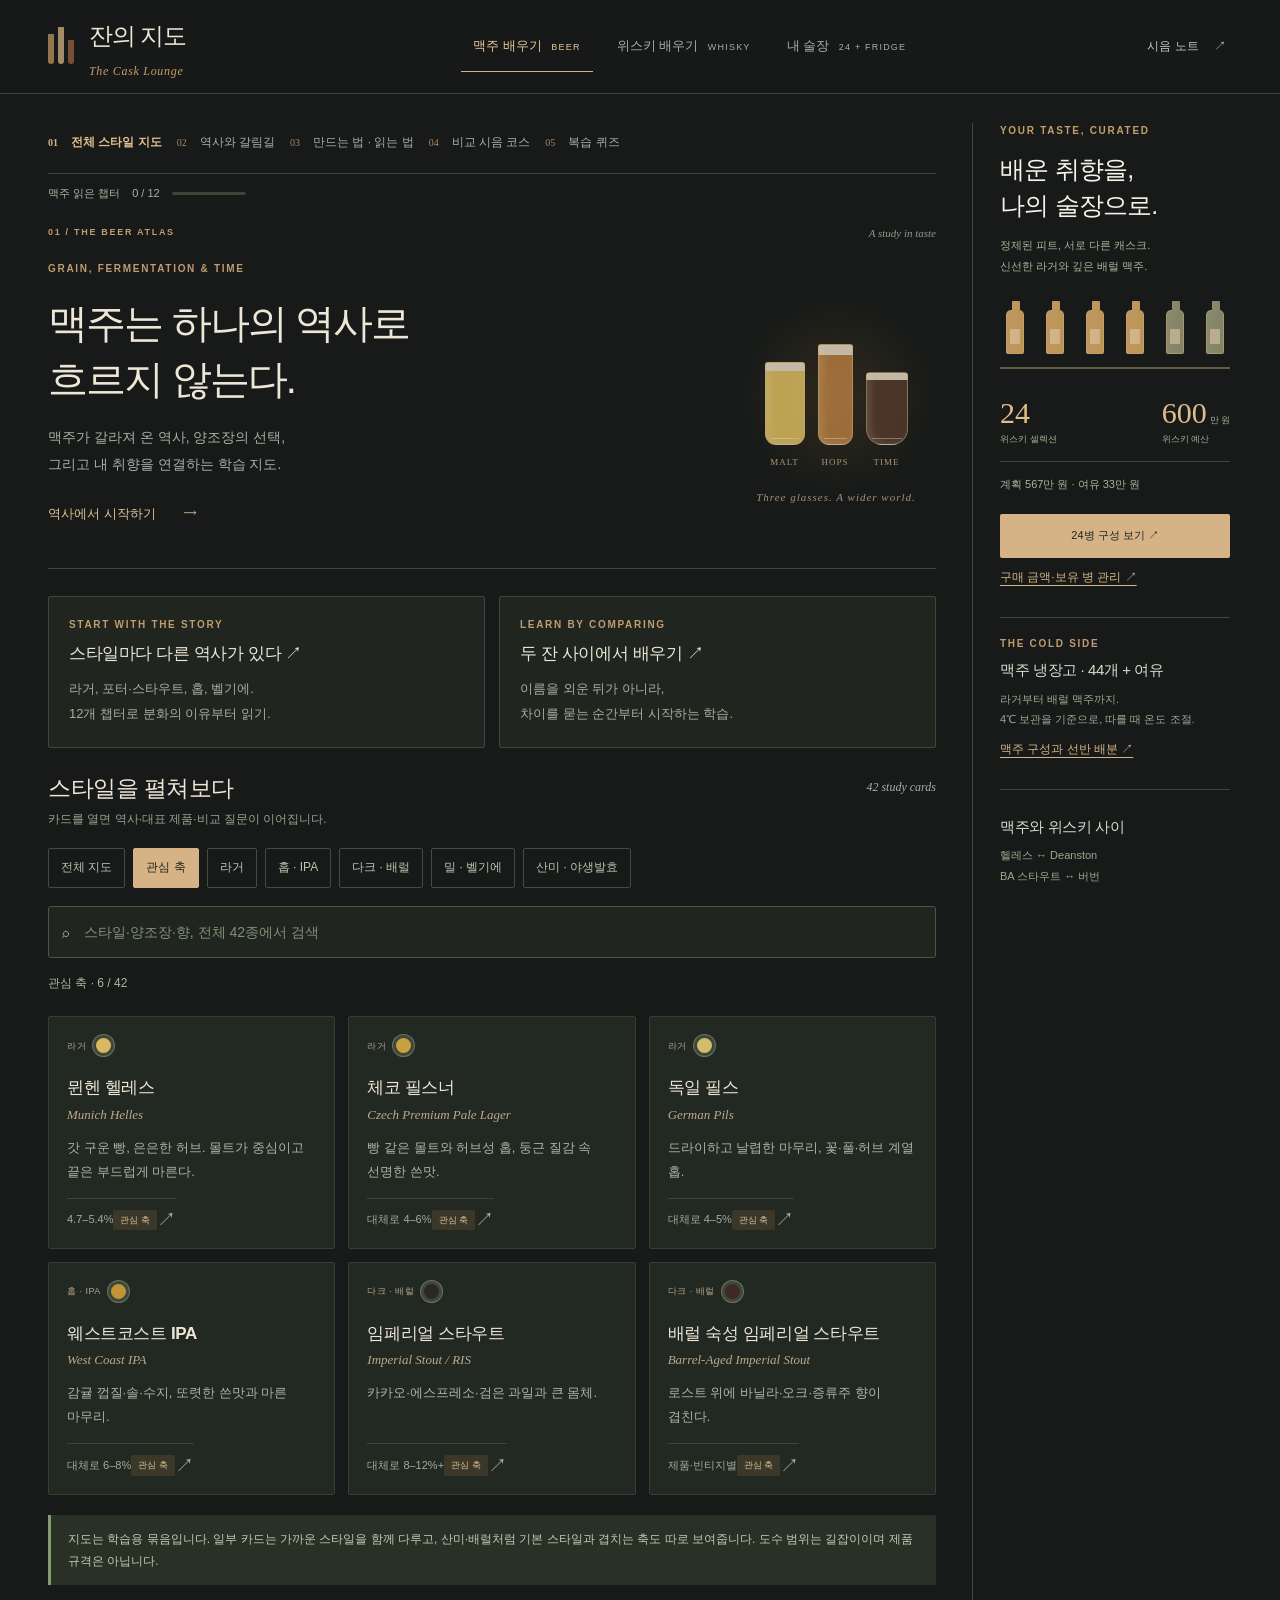
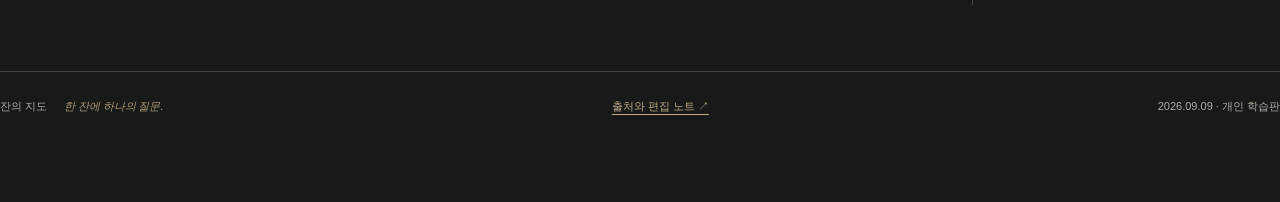
==== commit e7d4903a: "Improve mobile navigation, reading flow, and cabinet layout" ====
--- a/index.html
+++ b/index.html
@@ -1,7 +1,9 @@
 <!doctype html>
 <html lang="ko">
 <head>
-<meta charset="UTF-8"><meta name="viewport" content="width=device-width,initial-scale=1">
+<meta charset="UTF-8"><meta name="viewport" content="width=device-width,initial-scale=1,viewport-fit=cover">
+<meta name="theme-color" content="#171a18"><meta name="taste-atlas-release" content="2026-09-09-mobile-2">
+<meta property="og:title" content="잔의 지도 — 맥주·위스키를 배우는 공간"><meta property="og:description" content="스타일마다 다른 역사, 위스키의 계보, 그리고 600만 원으로 꾸리는 24병 술장."><meta property="og:type" content="website"><meta property="og:url" content="https://smhan-dev.github.io/taste-atlas/">
 <meta name="color-scheme" content="dark"><meta name="description" content="맥주와 위스키의 역사·계보·생산자, 만드는 법, 비교 시음, 그리고 24병 술장. 캐스크 라운지 학습판.">
 <title>잔의 지도 — The Cask Lounge</title>
 <style>:root{--paper:#f6f4ed;--card:#fdfcf8;--ink:#28352d;--muted:#74796f;--line:#ddded3;--green:#2e483b;--sage:#e8edde;--amber:#b16e32;--rust:#914f3f;--serif:Georgia,'Noto Serif KR','AppleMyungjo',serif;--sans:-apple-system,BlinkMacSystemFont,'Apple SD Gothic Neo','Malgun Gothic',sans-serif}
@@ -24,13 +26,211 @@
 @media(max-width:760px){.topbar{height:auto;min-height:116px;padding:20px 20px 13px;flex-wrap:wrap;gap:16px}.brand{font-size:22px;min-width:160px}.brand small{font-size:10px}.brandmark{width:25px}.notes-link{font-size:11px}.primary{order:3;width:100%;gap:8px;justify-content:space-between}.primary button{flex:1;white-space:nowrap;font-size:13px;padding:8px 5px;border-radius:0}.primary button span{display:inline;font-size:8px;margin-left:6px}.workspace{padding:17px 20px 40px;display:grid;gap:18px;grid-template-columns:minmax(0,1fr)}.sidenav{gap:18px;padding-bottom:8px;margin:0}.sidenav button{font-size:11px;padding:5px 0}.sidenav button span{display:inline-block}.nav-inner>.meter{display:block}.reading{font-size:9px;margin-top:8px;display:flex}.hero{padding:10px 0 29px;min-height:267px;gap:10px;margin-bottom:23px}.hero h1{font-size:31px;line-height:1.45;letter-spacing:-1.4px}.hero p{font-size:12px;max-width:100%}.hero-copy{padding:0}.hero-art{width:100px;min-width:85px;opacity:.65;position:relative;right:auto;top:auto}.hero-art .circle{width:110px;height:160px;gap:6px;padding-bottom:33px}.glass{width:23px;height:67px}.glass:nth-child(2){width:22px;height:80px}.glass:nth-child(3){width:25px;height:58px}.glass-label{font-size:7px;letter-spacing:0}.hero-art small{display:none}.hero .hero-start{font-size:11px;margin-top:19px}.stylegrid{grid-template-columns:repeat(2,minmax(0,1fr));gap:11px}.stylecard{padding:17px 14px;min-height:257px}.stylecard h3{font-size:16px}.stylecard p{font-size:12px}.stylecard .en{font-size:11px;overflow-wrap:anywhere}.family{font-size:8px}.card-top{gap:5px}.card-bottom{font-size:9px;flex-wrap:wrap;gap:5px}.sectionline h2{font-size:22px}.sectionline small{font-size:10px}.two-col,.split{grid-template-columns:1fr}.mini-card{padding:19px}.mini-card h3{font-size:16px}.titlepage h1{font-size:30px;line-height:1.5;letter-spacing:-1.2px}.lead{font-size:13px}.lesson summary{padding:17px 15px;gap:12px}.lesson summary h3{font-size:15px;line-height:1.7}.lesson summary p{font-size:10px}.lesson-number{font-size:23px;min-width:29px}.lesson-body{padding:0 18px 23px}.lesson-body .longread p{font-size:14px;line-height:2}.longread h3{font-size:19px;margin-top:28px;line-height:1.7}.longread h4{font-size:17px}.longread blockquote{font-size:14px;padding:13px 16px}.reading-table{min-width:470px;font-size:12px}.chapter-context{font-size:9px;gap:10px}.editorial-note{padding:17px 16px}.editorial-note p{font-size:12px}.course-intro{padding:20px}.course-phases{grid-template-columns:1fr 1fr}.course-phases button{padding:15px}.course-phases button:nth-child(2){border-right:0}.course-phases button:nth-child(-n+2){border-bottom:1px solid #4d5241}.course-part h2{font-size:21px}.rightbar{padding:22px}.right-inner{display:block}.right-inner .shelfcard{margin-bottom:30px}.right-inner .side-module{margin:25px 0;padding-top:22px;border-top:1px solid #41463c}.right-inner .minishelf{max-width:280px;margin-left:auto;margin-right:auto}.shelf-numbers{justify-content:flex-start;gap:50px}.shelf-numbers b{font-size:35px}.footer{margin:0 20px;gap:15px;font-size:10px}.footer em{margin-left:7px}.footer>span:last-child{width:100%}.fridge{padding:14px}.cans{gap:4px}.fridge-shelf{padding-left:3px;padding-right:7px}.budget-stats strong{font-size:25px}.process{grid-template-columns:1fr 1fr}.compare-bar{max-width:94vw;padding:11px 13px}.compare-bar>span{max-width:90px}.shelf-grid{grid-template-columns:repeat(4,1fr)}}
 @media(max-width:420px){.primary button span{display:none}.hero-art{position:absolute;right:-9px;top:64px;opacity:.15;pointer-events:none;width:120px}.hero-art .circle{width:150px;height:180px}.hero-copy{position:relative;z-index:1}.hero h1{font-size:30px}.hero p{font-size:12px}.stylecard{padding:15px 12px}.stylecard h3{font-size:15px}.stylecard p{font-size:11px}.sectionline h2{font-size:21px}.chapter-context span:last-child{display:none}.budget-stats strong{font-size:22px}.budget-stats small{font-size:9px}.titlepage h1{font-size:27px}}
 @media print{body{background:white;color:#222}:root{color-scheme:light;--ink:#222;--muted:#555;--line:#ccc;--card:#fff;--paper:#fff}.workspace{display:block;padding:0}.rightbar,.course-phases,.chapter-jumps,.reading,.meter{display:none!important}.hero{min-height:0}.hero h1,.titlepage h1,.longread p,.lesson-body p,.lesson-body .longread p,.lesson-body strong,.longread h3,.longread h4{color:#222}.lesson,.contentblock,.stylecard,.course-intro,.editorial-note,.longread blockquote{background:white;color:#222}.reading-table td,.reading-table th{color:#222;background:white}.reading-table{min-width:0}.lesson-body{max-width:none}.stylegrid{grid-template-columns:1fr 1fr}}
+
+/* Responsive navigation and reading refinements. The Cask Lounge palette stays intact. */
+[hidden]{display:none!important}
+html{scroll-padding-top:120px}
+body{overflow-wrap:break-word}
+#main:focus{outline:none}
+.topbar{position:sticky;top:0;z-index:10;background:#171a18f7;backdrop-filter:blur(14px)}
+.primary{gap:12px}
+.primary button{min-height:44px}
+.topbar .notes-link{min-height:44px}
+.workspace{grid-template-columns:minmax(0,1fr) 260px;gap:22px 36px}
+.workspace[data-page=cabinet],.workspace[data-page=notebook],.workspace[data-page=sources]{grid-template-columns:minmax(0,1fr);max-width:1160px}
+.right-inner{top:116px;max-height:calc(100dvh - 140px)}
+.rightbar{padding-left:27px}
+.right-inner .shelfcard h2{font-size:25px;margin-top:13px;line-height:1.45}
+.right-inner .minishelf{margin-top:23px;margin-bottom:13px}
+.shelf-numbers b{font-size:30px}
+.shelfcard .side-budget{margin-top:12px}
+.right-inner .side-module{margin-top:19px;padding-top:18px}
+.right-inner .side-link{min-height:40px;font-size:12px;line-height:1.8}
+.right-inner .bullet-note{line-height:1.8;margin-top:15px}
+.sidenav button{font-size:12px;min-height:40px}
+.section-picker{display:none}
+.reading{display:flex;align-items:center;gap:12px;font-size:11px;margin:10px 0 0;color:#aab49f}
+.reading .meter{width:74px;height:3px;background:#3b4536}
+.main-topline{margin-bottom:10px}
+.main-topline .eyebrow{font-size:9px}
+.main-topline .edition{font-size:11px}
+.hero{min-height:245px}
+.hero p{font-size:14px}
+.hero .hero-start{min-height:44px;margin-top:14px;font-size:13px}
+.mini-card p{font-size:13px}
+.stylecard{min-height:228px}
+.stylecard p{font-size:13px;line-height:1.85}
+.stylecard .en{font-size:13px}
+.card-bottom{font-size:11px}
+.chip{min-height:40px;font-size:12px}
+.filters{gap:8px}
+.searchwrap{border:1px solid #4d5547;border-radius:3px;padding:6px 13px;gap:10px;margin-top:18px;margin-bottom:6px;background:#20261f}
+.searchwrap:focus-within{border-color:#d5b386;box-shadow:0 0 0 1px #d5b386}
+.searchwrap input{min-height:38px;font-size:14px;min-width:0}
+.results-meta{display:flex;align-items:center;justify-content:space-between;gap:8px;min-height:40px;margin-bottom:12px;color:#aeb8a3;font-size:12px}
+.results-meta .textbutton{font-size:12px}
+.continue-reading{border:1px solid #635943;border-radius:3px;background:#282920;display:grid;grid-template-columns:1fr auto;gap:6px 16px;text-align:left;width:100%;padding:17px 20px;margin:15px 0 24px}
+.continue-reading span{font-size:11px;color:#cfad7f}
+.continue-reading strong{grid-column:1;font-size:14px;font-weight:500;line-height:1.65;color:#e2d5bf}
+.continue-reading b{grid-column:2;grid-row:1/3;align-self:center;font-size:22px;font-weight:400;color:#d5b386}
+.lesson{scroll-margin-top:116px}
+.lesson.is-read>summary .lesson-number{color:#afc69c}
+.lesson.is-read>summary .lesson-number:after{content:'✓';font:12px var(--sans);display:block;text-align:center;margin-top:-8px}
+.lesson summary:after{flex-shrink:0}
+.lesson summary>span:last-child{min-width:0}
+.lesson-paging{display:flex;align-items:center;justify-content:space-between;gap:16px;border-top:1px solid #424b38;margin-top:18px;padding-top:12px}
+.lesson-paging button{min-height:44px;font-size:13px}
+.checklearn{font-size:13px;min-height:44px}
+.checklearn input{width:20px;height:20px;flex-shrink:0}
+.table-scroll{overscroll-behavior-x:contain;max-width:100%}
+.compare-table{min-width:520px;font-size:13px;line-height:1.85}
+.compare-table td:first-child{width:75px}
+.price-table{font-size:13px}
+.price-table th,.price-table td{padding:12px 9px}
+.price-table td>button{min-height:44px;text-align:left;font-size:13px;line-height:1.7}
+.price-table input[type=number]{min-height:44px;width:82px;font-size:16px}
+.price-table input[type=checkbox]{width:22px;height:22px}
+.price-table small{font-size:11px}
+.bottle-slot small{font-size:12px;line-height:1.7}
+.cabinet-connections{margin-top:35px}
+.cabinet-connections h3{margin-top:12px}
+.cabinet-connections h4{font-size:14px;margin-top:9px}
+.back-top{position:fixed;right:max(20px,env(safe-area-inset-right));bottom:calc(20px + env(safe-area-inset-bottom));z-index:7;background:#283025;color:#ddc299;border:1px solid #756647;border-radius:4px;min-height:44px;padding:8px 13px;font-size:14px;box-shadow:0 4px 15px #0004}
+body:has(.compare-bar:not([hidden])) .back-top{bottom:calc(86px + env(safe-area-inset-bottom))}
+.compare-bar{bottom:calc(18px + env(safe-area-inset-bottom));min-height:52px}
+.compare-bar button{min-height:40px}
+.compare-bar button[aria-label]{min-width:40px}
+.dialog-open{overflow:hidden}
+dialog{overscroll-behavior:contain;max-height:calc(100dvh - 36px);width:min(780px,94vw)}
+dialog .close{position:sticky;top:-20px;float:right;right:0;margin:-12px -8px 0 8px;width:44px;height:44px;border:1px solid #6c624e;border-radius:50%;background:#20261f;z-index:2}
+.detail-grid p{font-size:13px}
+.modal-actions .action{min-height:44px}
+.note-form input,.note-form textarea,.note-form select{font-size:16px;min-height:44px}
+.note-form textarea{line-height:1.8}
+.footer{padding-bottom:85px}
+#toast{bottom:calc(78px + env(safe-area-inset-bottom));max-width:calc(100vw - 32px);font-size:13px}
+@media(max-width:1100px){
+ .topbar{padding-left:24px;padding-right:24px;gap:15px}
+ .primary button span{display:none}
+ .workspace{padding-left:24px;padding-right:24px;grid-template-columns:minmax(0,1fr) 220px;gap:22px 26px}
+ .rightbar{padding-left:22px}
+ .right-inner .shelfcard h2{font-size:23px}
+ .shelf-numbers b{font-size:27px}
+ .hero h1{font-size:34px}
+}
+@media(max-width:980px){
+ .workspace{grid-template-columns:minmax(0,1fr);max-width:900px}
+ .rightbar{display:none!important}
+ .hero{min-height:240px}
+ .stylegrid{grid-template-columns:repeat(2,minmax(0,1fr))}
+ .topbar{max-width:none}
+ .brand{min-width:165px;font-size:22px}
+ .primary{gap:4px}
+ .primary button{font-size:12px;padding-left:8px;padding-right:8px}
+}
+@media(max-width:760px){
+ html{scroll-padding-top:125px}
+ .topbar{height:auto;min-height:0;padding:12px 18px 0;gap:8px 16px;border-bottom:1px solid #4a4a3b}
+ .brand{font-size:21px;min-width:145px;gap:8px}
+ .brand small{font-size:10px;margin-top:4px}
+ .brandmark{height:30px;transform:scale(.8);width:24px}
+ .topbar .notes-link{font-size:12px;line-height:1.6;padding:0 0 0 8px}
+ .primary{order:3;flex-basis:100%;height:auto;gap:8px;margin-top:0}
+ .primary button{padding:10px 3px;min-height:46px;font-size:14px;flex:1;border-bottom-width:2px}
+ .primary button span{display:none}
+ .workspace{padding:17px 18px 36px;gap:20px}
+ .sidenav{display:none}
+ .section-picker{display:flex;align-items:center;gap:12px;border:1px solid #454e3e;border-radius:3px;background:#20261f;padding:3px 12px}
+ .section-picker>span{font-size:11px;white-space:nowrap;color:#b6a78d}
+ .section-picker select{display:block;min-width:0;flex:1;min-height:42px;background:transparent;border:0;font-size:14px;padding-right:7px;color:#e3d7c4;cursor:pointer}
+ .section-picker option{background:#20261f;color:#eee6d7}
+ .reading{font-size:11px;gap:10px;margin-top:10px;padding:0 1px}
+ .reading .meter{margin-left:auto;width:80px}
+ .main-topline{margin-bottom:7px}
+ .main-topline .edition{display:none}
+ .hero{padding:8px 0 24px;min-height:0;margin-bottom:22px}
+ .hero h1{font-size:30px;line-height:1.5;letter-spacing:-1.3px;margin-top:15px}
+ .hero p{font-size:14px;line-height:1.9;margin-top:15px}
+ .hero-art{position:absolute;right:0;top:45px;opacity:.12;pointer-events:none;width:120px;min-width:100px}
+ .hero-art .circle{width:140px;height:170px}
+ .hero-copy{padding-right:0}
+ .hero .hero-start{font-size:13px;margin-top:13px}
+ .two-col{gap:12px}
+ .two-col>.mini-card{padding:18px 20px}
+ .mini-card h3{font-size:16px;line-height:1.7}
+ .mini-card p{font-size:13px;margin-top:9px;line-height:1.85}
+ .sectionline{margin-top:25px;gap:9px}
+ .sectionline h2{font-size:22px}
+ .sectionline p{font-size:12px;line-height:1.9}
+ .sectionline small{font-size:10px}
+ .stylecard h3{font-size:17px}
+ .stylecard p{font-size:13px}
+ .stylecard .en{font-size:12px}
+ .stylecard{padding:18px;min-height:225px}
+ .card-top{margin-bottom:12px}
+ .family{font-size:10px}
+ .card-bottom{font-size:11px}
+ .tag{font-size:10px}
+ .chip{min-height:42px;padding:8px 11px;font-size:12px}
+ .searchwrap input{font-size:16px}
+ .titlepage h1{font-size:28px;line-height:1.5}
+ .lead{font-size:14px;line-height:1.95}
+ .contentblock{padding:20px}
+ .contentblock p,.lesson-body p,.lesson-body .longread p{font-size:15px;line-height:1.95}
+ .lesson summary{padding:17px 15px;gap:12px}
+ .lesson summary h3{font-size:16px;line-height:1.65}
+ .lesson summary p{font-size:12px;line-height:1.8}
+ .lesson{scroll-margin-top:122px}
+ .lesson-number{font-size:22px;min-width:26px}
+ .lesson-body{padding:0 18px 23px}
+ .course-phases span{font-size:13px}
+ .course-phases small{font-size:11px}
+ .chapter-jumps button{min-height:40px;font-size:12px}
+ .reading-table{min-width:470px;font-size:13px}
+ .checklearn{line-height:1.7}
+ .continue-reading{padding:16px}
+ .continue-reading strong{font-size:13px}
+ .price-table{min-width:0}
+ .price-table th,.price-table td{font-size:12px;padding:10px 4px}
+ .price-table th:nth-child(2){min-width:78px}
+ .price-table input[type=number]{width:73px}
+ .price-table td:first-child{width:50%}
+ .budget-stats strong{font-size:25px}
+ .budget-stats small{font-size:10px}
+ .budget-stats{gap:8px}
+ .bottle-slot small{font-size:12px}
+ .back-top{right:16px;font-size:15px;padding:7px 13px}
+ .back-top span{display:none}
+ .compare-bar{max-width:calc(100vw - 28px);gap:8px;bottom:calc(14px + env(safe-area-inset-bottom))}
+ .compare-bar>span{max-width:100px;font-size:11px}
+ dialog{width:calc(100vw - 20px);padding:24px 19px;max-height:calc(100dvh - 28px)}
+ .detail-grid{grid-template-columns:1fr}
+ .detail-grid p{font-size:14px}
+ .modalhead{gap:12px}
+ .modalhead h2{font-size:24px}
+ .modalhead .beer-dot{flex-shrink:0}
+ .footer{margin:0 18px;font-size:11px;line-height:1.8}
+}
+@media(max-width:520px){
+ .stylegrid{grid-template-columns:1fr;gap:12px}
+ .stylecard{min-height:0;padding:18px 20px}
+ .stylecard .card-top{margin-bottom:9px}
+ .stylecard .en{margin:3px 0 9px}
+ .stylecard .card-bottom{margin-top:13px;padding-top:10px}
+ .shelf-grid{grid-template-columns:repeat(3,minmax(0,1fr));gap:18px 8px}
+ .shelf-overview{padding:18px 13px}
+ .bottle-slot .bottle{height:69px;width:32px}
+ .bottle-slot .slotnum{font-size:11px}
+}
+@media(max-width:370px){.topbar{padding-left:14px;padding-right:14px}.workspace{padding-left:14px;padding-right:14px}.primary button{font-size:13px}.hero h1{font-size:28px}.budget-stats strong{font-size:22px}.budget-stats small{font-size:9px}.price-table td>button{font-size:12px}}
+@media print{.topbar,.section-picker,.continue-reading,.lesson-paging,.back-top,.results-meta{display:none!important}.dialog-open{overflow:visible}.workspace{max-width:none}.contentblock p,.stylecard p,.mini-card p{color:#222}.hero-art{display:none}.table-scroll{overflow:visible}}
 </style>
 </head>
 <body>
 <a class="skip" href="#main">본문으로 건너뛰기</a>
 <header class="topbar">
  <a class="brand" href="#beer" aria-label="잔의 지도 홈"><span class="brandmark" aria-hidden="true"><i></i><i></i><i></i></span><span>잔의 지도<small>The Cask Lounge</small></span></a>
- <nav class="primary" aria-label="주 메뉴"><button data-tab="beer">맥주 <span>BEER</span></button><button data-tab="whisky">위스키 <span>WHISKY</span></button><button data-tab="cabinet">나의 술장 <span>24 + FRIDGE</span></button></nav>
+ <nav class="primary" aria-label="주 메뉴"><button data-tab="beer">맥주 배우기 <span>BEER</span></button><button data-tab="whisky">위스키 배우기 <span>WHISKY</span></button><button data-tab="cabinet">내 술장 <span>24 + FRIDGE</span></button></nav>
  <button class="quiet notes-link" data-tab="notebook">시음 노트 <span aria-hidden="true">↗</span></button>
 </header>
 <div class="workspace">
@@ -39,7 +239,8 @@
  <aside class="rightbar" id="rightbar" aria-label="추천 술장"></aside>
 </div>
 <footer class="footer"><span>잔의 지도 <em>한 잔에 하나의 질문.</em></span><button class="textbutton" data-tab="sources">출처와 편집 노트 ↗</button><span>2026.09.09 · 개인 학습판</span></footer>
-<dialog id="detail"><button class="close" aria-label="닫기">×</button><div id="detail-body"></div></dialog>
+<dialog id="detail" aria-label="제품 상세와 비교"><button class="close" aria-label="닫기">×</button><div id="detail-body"></div></dialog>
+<button id="back-top" class="back-top" aria-label="페이지 맨 위로" hidden>↑ <span>맨 위로</span></button>
 <div id="compare-bar" class="compare-bar" hidden></div><div id="toast" role="status" aria-live="polite"></div>
 <script>const SOURCES = {
  bjcp:['BJCP · 맥주 스타일 가이드','https://www.bjcp.org/style/2021/guidelines/','스타일 분류의 기준. 계보 자체는 여러 역사와 지역이 교차하며, 이 페이지의 학습용 묶음은 심사 분류와 다릅니다.'],
@@ -388,10 +589,11 @@
 function price(w){const v=saved.prices[w.id];return Number.isFinite(v)&&v>=0?v:w.price;}
 function total(){return WHISKIES.reduce((sum,w)=>sum+price(w),0);}
 function readRoute(){const [tab,section]=location.hash.slice(1).split('/');if(MENUS[tab]){state.tab=tab;state.section=MENUS[tab].some(a=>a[0]===section)?section:MENUS[tab][0][0];}else{state.tab='beer';state.section='map';}}
-function navigate(tab,section){const route=`${tab}/${section||MENUS[tab][0][0]}`;if(location.hash==='#'+route){readRoute();render();return;}location.hash=route;}
-window.addEventListener('hashchange',()=>{readRoute();state.filter=state.tab==='beer'?'favorites':'all';state.query='';render();window.scrollTo({top:0,behavior:'instant'});});
+function navigate(tab,section){if(!MENUS[tab])return;const route=`${tab}/${section||MENUS[tab][0][0]}`;if(location.hash==='#'+route)return;rememberPageView();viewCaptured=true;location.hash=route;}
+window.addEventListener('hashchange',restoreRoute);
 function render(){
- document.querySelectorAll('[data-tab]').forEach(b=>b.classList.toggle('active',b.dataset.tab===state.tab));
+ document.querySelectorAll('[data-tab]').forEach(b=>{b.classList.toggle('active',b.dataset.tab===state.tab);if(b.dataset.tab===state.tab)b.setAttribute('aria-current','page');else b.removeAttribute('aria-current');});
+ $('.workspace').dataset.page=state.tab;
  renderNav();renderSide();
  const tab=state.tab, section=state.section;
  let html='';
@@ -400,29 +602,37 @@
  else if(tab==='cabinet')html=section==='budget'?budgetPage():section==='fridge'?fridgePage():section==='setup'?setupPage():shelfPage();
  else if(tab==='notebook')html=notebookPage();
  else html=section==='archive'?archivePage():sourcesPage();
- $('#main').innerHTML=html;renderCompareBar();
+ $('#main').innerHTML=html;enhancePage();renderCompareBar();
  document.title=`${{beer:'맥주',whisky:'위스키',cabinet:'나의 술장',notebook:'시음 노트',sources:'출처'}[tab]} — 잔의 지도`;
 }
-function renderNav(){const lessons=state.tab==='whisky'?ALL_WHISKY_LESSONS:BEER_LESSONS;const done=lessons.filter(l=>saved.learned.includes(l.id)).length;$('#leftnav').innerHTML=`<div class="nav-inner"><span class="eyebrow">A PERSONAL FIELD GUIDE</span><p class="nav-title">${{beer:'맥주를 읽는 순서',whisky:'위스키를 읽는 순서',cabinet:'취향을 담는 공간',notebook:'경험을 남기는 곳',sources:'자료와 기록'}[state.tab]}</p><nav class="sidenav">${MENUS[state.tab].map(([s,t],i)=>`<button data-section="${s}" class="${s===state.section?'active':''}" ${s===state.section?'aria-current="page"':''}><span>${String(i+1).padStart(2,'0')}</span>${t}</button>`).join('')}</nav><hr class="nav-divider"><div class="reading"><span>읽은 챕터</span><span>${done} / ${lessons.length}</span></div><div class="meter"><i style="width:${done/lessons.length*100}%"></i></div><p class="nav-note">한 번에 외우기보다<br>두 잔을 나란히 놓고<br>차이를 발견하세요.</p><p class="nav-quote">Grain, time,<br>and a little<br>curiosity.</p><button class="side-link" data-go="sources/archive">이전 대화 전체 읽기 ↗</button></div>`;}
-function renderSide(){const t=total();$('#rightbar').innerHTML=`<div class="right-inner"><div class="shelfcard"><span class="eyebrow">YOUR TASTE, CURATED</span><p class="shelf-caption">Good bottles.<br>Better questions.</p><h2>취향이 보이는 술장</h2><p>정제된 피트, 서로 다른 캐스크.<br>그리고 신선한 라거와 깊은 배럴 맥주.</p><div class="minishelf" aria-hidden="true">${WHISKIES.slice(0,12).map(w=>`<i class="mini-bottle" style="--bottle:${GROUP_COLORS[w.group]}"></i>`).join('')}</div><div class="shelf-numbers"><div><b>24</b><small>위스키 셀렉션</small></div><div><b>600<small style="display:inline;margin-left:3px">만 원</small></b><small>위스키 예산</small></div></div><p style="margin-top:12px">구매 계획 ${number(t)}만 원 · ${t<=600?'여유 '+number(600-t):'초과 '+number(t-600)}만 원</p><button class="action" data-go="cabinet/shelf">술장 구성 살펴보기 <span>↗</span></button></div><div class="side-module"><span class="eyebrow">ACROSS THE GLASS</span><h3>${state.tab==='whisky'?'같은 통, 다른 표현':'맥주와 위스키 사이'}</h3><div class="side-pair"><span>Helles</span><i class="pairline"></i><span>Deanston</span></div><p>빵과 몰트의 작은 차이를 읽는 관심을, 원액 중심의 위스키로 이어보세요. 맛이 같다는 뜻은 아닙니다.</p><div class="side-pair"><span>BA Stout</span><i class="pairline"></i><span>Bourbon</span></div><p>통이 남기는 바닐라·오크와 베이스 술의 차이를 나란히 관찰합니다.</p><button class="side-link" data-go="whisky/casks">통에서 연결되는 이야기 ↗</button></div><div class="side-module"><span class="eyebrow">THE COLD SIDE</span><h3>맥주 냉장고, 4℃의 기본</h3><p>헬레스와 IPA는 신선하게.<br>큰 배럴 맥주는 따를 때 향을 깨우기.</p><button class="side-link" data-go="cabinet/fridge">44개 + 여유 4칸 구성 ↗</button></div><p class="bullet-note">표시 금액은 구매 목표액입니다.<br>실시간 판매가·재고를 보장하지 않습니다.</p></div>`;}
+function renderNav(){
+ const study=['beer','whisky'].includes(state.tab),lessons=state.tab==='whisky'?ALL_WHISKY_LESSONS:BEER_LESSONS;
+ const done=lessons.filter(l=>saved.learned.includes(l.id)).length;
+ $('#leftnav').innerHTML=`<div class="nav-inner"><nav class="sidenav" aria-label="${study?'학습':'페이지'} 목차">${MENUS[state.tab].map(([s,t],i)=>`<button data-section="${s}" class="${s===state.section?'active':''}" ${s===state.section?'aria-current="page"':''}><span>${String(i+1).padStart(2,'0')}</span>${t}</button>`).join('')}</nav><label class="section-picker"><span>${study?'학습 목차':'바로가기'}</span><select id="section-select" aria-label="${study?'학습 목차':'페이지'} 선택">${MENUS[state.tab].map(([s,t],i)=>`<option value="${s}" ${s===state.section?'selected':''}>${String(i+1).padStart(2,'0')} · ${t}</option>`).join('')}</select></label>${study?`<div class="reading"><span>${state.tab==='beer'?'맥주':'위스키'} 읽은 챕터</span><span>${done} / ${lessons.length}</span><div class="meter" aria-hidden="true"><i style="width:${done/lessons.length*100}%"></i></div></div>`:''}</div>`;
+ const active=$('.sidenav .active');if(active)active.parentElement.scrollLeft=Math.max(0,active.offsetLeft-active.parentElement.offsetLeft-14);
+}
+function renderSide(){
+ const side=$('#rightbar');side.hidden=!['beer','whisky'].includes(state.tab);if(side.hidden){side.innerHTML='';return;}
+ const t=total();side.innerHTML=`<div class="right-inner"><div class="shelfcard"><span class="eyebrow">YOUR TASTE, CURATED</span><h2>배운 취향을,<br>나의 술장으로.</h2><p>정제된 피트, 서로 다른 캐스크.<br>신선한 라거와 깊은 배럴 맥주.</p><div class="minishelf" aria-hidden="true">${WHISKIES.slice(0,6).map(w=>`<i class="mini-bottle" style="--bottle:${GROUP_COLORS[w.group]}"></i>`).join('')}</div><div class="shelf-numbers"><div><b>24</b><small>위스키 셀렉션</small></div><div><b>600<small style="display:inline;margin-left:3px">만 원</small></b><small>위스키 예산</small></div></div><p class="side-budget">계획 ${number(t)}만 원 · ${t<=600?'여유 '+number(600-t):'초과 '+number(t-600)}만 원</p><button class="action" data-go="cabinet/shelf">24병 구성 보기 ↗</button><button class="side-link" data-go="cabinet/budget">구매 금액·보유 병 관리 ↗</button></div><div class="side-module"><span class="eyebrow">THE COLD SIDE</span><h3>맥주 냉장고 · 44개 + 여유</h3><p>라거부터 배럴 맥주까지.<br>4℃ 보관을 기준으로, 따를 때 온도 조절.</p><button class="side-link" data-go="cabinet/fridge">맥주 구성과 선반 배분 ↗</button></div><div class="side-module"><h3>맥주와 위스키 사이</h3><p>헬레스 ↔ Deanston<br>BA 스타우트 ↔ 버번</p><button class="side-link" data-go="whisky/casks">통에서 연결되는 이야기 ↗</button></div><p class="bullet-note">금액은 구매 목표액이며,<br>맥주·냉장고 비용은 별도입니다.</p></div>`;
+}
 function topLine(text,num='01'){return `<div class="main-topline"><span class="eyebrow">${num} / ${text}</span><span class="edition">A study in taste</span></div>`;}
 function titlePage(eyebrow,title,lead){return `${topLine(eyebrow)}<div class="titlepage"><h1>${title}</h1><p class="lead">${lead}</p></div>`;}
 function hero(type){return `<section class="hero"><div class="hero-copy"><span class="eyebrow">${type==='beer'?'GRAIN, FERMENTATION & TIME':'SPIRIT, WOOD & TIME'}</span><h1>${type==='beer'?'맥주는 하나의 역사로<br>흐르지 않는다.':'원액의 성격 위에,<br>시간의 결이 쌓인다.'}</h1><p>${type==='beer'?'맥주가 갈라져 온 역사, 양조장의 선택,<br>그리고 내 취향을 연결하는 학습 지도.':'증류와 숙성이 만든 차이를 읽고,<br>나의 24병에 각자의 이유를 붙여보세요.'}</p><button class="hero-start" data-go="${type}/history">역사에서 시작하기 <span>⟶</span></button></div><div class="hero-art" aria-hidden="true"><div class="circle"><i class="glass" style="--drink:#d3b45d"><span class="glass-label">${type==='beer'?'MALT':'GRAIN'}</span></i><i class="glass" style="--drink:#ad783e"><span class="glass-label">${type==='beer'?'HOPS':'WOOD'}</span></i><i class="glass" style="--drink:#50382b"><span class="glass-label">TIME</span></i></div><small>Three glasses. A wider world.</small></div></section>`;}
-function filterUI(groups){return `<div class="filters" aria-label="분류 선택">${Object.entries(groups).map(([k,v])=>`<button class="chip ${state.filter===k?'active':''}" data-filter="${k}" aria-pressed="${state.filter===k}">${v}</button>`).join('')}</div><label class="searchwrap"><span aria-hidden="true">⌕</span><input type="search" id="search" value="${esc(state.query)}" placeholder="스타일, 양조장, 향으로 찾아보기" aria-label="스타일, 제품, 향 검색"></label>`;}
+function filterUI(groups){return `<div class="filters" aria-label="분류 선택">${Object.entries(groups).map(([k,v])=>`<button class="chip ${state.filter===k&&!state.query.trim()?'active':''}" data-filter="${k}" aria-pressed="${state.filter===k&&!state.query.trim()}">${v}</button>`).join('')}</div><label class="searchwrap"><span aria-hidden="true">⌕</span><input type="search" id="search" value="${esc(state.query)}" placeholder="${state.tab==='beer'?'스타일·양조장·향, 전체 42종에서 검색':'이름·캐스크·향, 전체 24병에서 검색'}" aria-label="스타일, 제품, 향 검색"></label><div class="results-meta"><span id="result-count" role="status" aria-live="polite"></span><button class="textbutton" data-action="clear-search" ${state.query?'':'hidden'}>검색 지우기 ×</button></div>`;}
 function beerCard(b){return `<button class="stylecard" data-beer="${b.id}"><span class="card-top"><span class="family">${esc(BEER_GROUPS[b.group])}</span><span class="beer-dot" style="--drink:${b.color}"></span></span><h3>${esc(b.name)}</h3><span class="en">${esc(b.en)}</span><p>${esc(b.desc)}</p><span class="card-bottom"><span>${esc(b.abv)}</span>${b.favorite?'<span class="tag">관심 축</span>':''}<span class="card-arrow">↗</span></span></button>`;}
-function filteredBeers(){const q=state.query.toLowerCase().trim();return BEERS.filter(b=>(state.filter==='all'||(state.filter==='favorites'?b.favorite:b.group===state.filter))&&(!q||[b.name,b.en,b.examples,b.desc,b.history].join(' ').toLowerCase().includes(q)));}
+function filteredBeers(){const q=state.query.toLowerCase().trim();return BEERS.filter(b=>(q||state.filter==='all'||(state.filter==='favorites'?b.favorite:b.group===state.filter))&&(!q||[b.name,b.en,b.examples,b.desc,b.history].join(' ').toLowerCase().includes(q)));}
 function beerResults(){const bs=filteredBeers();return bs.length?bs.map(beerCard).join(''):'<p class="empty">일치하는 맥주가 없어요. 다른 분류나 검색어를 골라보세요.</p>';}
 function beerMap(){if(!BEER_GROUPS[state.filter])state.filter='favorites';return `${topLine('THE BEER ATLAS')}${hero('beer')}<div class="two-col"><button class="mini-card" style="text-align:left" data-go="beer/history"><span class="eyebrow">START WITH THE STORY</span><h3>스타일마다 다른 역사가 있다 ↗</h3><p>라거, 포터·스타우트, 홉, 벨기에.<br>12개 챕터로 분화의 이유부터 읽기.</p></button><button class="mini-card" style="text-align:left" data-go="beer/practice"><span class="eyebrow">LEARN BY COMPARING</span><h3>두 잔 사이에서 배우기 ↗</h3><p>이름을 외운 뒤가 아니라,<br>차이를 묻는 순간부터 시작하는 학습.</p></button></div><div class="sectionline"><div><h2>스타일을 펼쳐보다</h2><p>카드를 열면 역사·대표 제품·비교 질문이 이어집니다.</p></div><small>${BEERS.length} study cards</small></div>${filterUI(BEER_GROUPS)}<div class="stylegrid" id="results">${beerResults()}</div><div class="callout">지도는 학습용 묶음입니다. 일부 카드는 가까운 스타일을 함께 다루고, 산미·배럴처럼 기본 스타일과 겹치는 축도 따로 보여줍니다. 도수 범위는 길잡이이며 제품 규격은 아닙니다.</div>`;}
 function bars(profile,kind='beer'){const labels=kind==='beer'?['몰트','홉','로스트','산미','몸체']:['과실','연기','단향','오크','몸체'];return `<div class="bars">${profile.map((v,i)=>`<div class="bar-row"><span>${labels[i]}</span><div class="track"><i style="width:${v*20}%"></i></div><b>${v}</b></div>`).join('')}</div><p class="fine">0–5 상대 강도는 학습을 돕는 편집상 인상입니다. 측정값·품질 점수가 아닙니다.</p>`;}
-function openDialog(html){$('#detail-body').innerHTML=html;if(!$('#detail').open)$('#detail').showModal();$('#detail').scrollTop=0;}
+function openDialog(html){$('#detail-body').innerHTML=html;$('#detail').setAttribute('aria-label',$('#detail-body h2')?.textContent||'제품 상세와 비교');if(!$('#detail').open)$('#detail').showModal();document.body.classList.add('dialog-open');$('#detail').scrollTop=0;}
 function openBeer(id){const b=BEERS.find(x=>x.id===id);if(!b)return;openDialog(`<div class="modalhead"><span class="beer-dot" style="--drink:${b.color}"></span><div><span class="eyebrow">${BEER_GROUPS[b.group]} · ${esc(b.abv)}</span><h2>${esc(b.name)}</h2><span class="en">${esc(b.en)}</span></div></div><p class="detail-intro">${esc(b.desc)}</p>${bars(b.profile)}<div class="detail-grid"><div><h4>어디에서 갈라졌을까</h4><p>${esc(b.history)}</p></div><div><h4>이름을 기억할 기준점</h4><p>${esc(b.examples)}</p></div></div><div class="callout"><strong>이 잔의 질문</strong><br>${esc(b.question)}</div>${sourceLink(b.source)}<div class="modal-actions"><button class="action" data-compare="${b.id}">${state.compare.includes(b.id)?'비교에서 빼기':'다른 스타일과 비교'}</button><button class="action secondary" data-note-name="${esc(b.name)}" data-note-kind="맥주">시음 기록하기</button><button class="textbutton" data-go="beer/history">전체 역사 읽기 ↗</button></div>`);}
-function renderCompareBar(){const bar=$('#compare-bar');bar.hidden=!state.compare.length;if(state.compare.length)bar.innerHTML=`<span>${state.compare.map(id=>BEERS.find(b=>b.id===id)?.name).join(' · ')}</span><button class="action" data-action="compare-open" ${state.compare.length<2?'disabled':''}>${state.compare.length}종 비교</button><button data-action="compare-clear" aria-label="비교 선택 비우기">×</button>`;}
+function renderCompareBar(){const bar=$('#compare-bar');bar.hidden=!state.compare.length||state.tab!=='beer';if(state.compare.length)bar.innerHTML=`<span>${state.compare.map(id=>BEERS.find(b=>b.id===id)?.name).join(' · ')}</span><button class="action" data-action="compare-open" ${state.compare.length<2?'disabled':''}>${state.compare.length}종 비교</button><button data-action="compare-clear" aria-label="비교 선택 비우기">×</button>`;}
 function openCompare(){const bs=state.compare.map(id=>BEERS.find(b=>b.id===id));openDialog(`<span class="eyebrow">SIDE BY SIDE</span><h2 style="margin:12px 0 20px">차이를 나란히 놓다</h2><div class="table-scroll"><table class="compare-table"><thead><tr><th>비교점</th>${bs.map(b=>`<th>${esc(b.name)}</th>`).join('')}</tr></thead><tbody>${[['중심 표현','desc'],['발효·역사','history'],['참고 도수','abv'],['대표 제품','examples'],['시음 질문','question']].map(([label,key])=>`<tr><td>${label}</td>${bs.map(b=>`<td>${esc(b[key])}</td>`).join('')}</tr>`).join('')}</tbody></table></div><p class="fine" style="margin-top:16px">맛의 비교이지 실제 출시 순서나 우열의 비교가 아닙니다.</p>`);}
 function lessonHTML(l,i){return `<details class="lesson" id="${l.id}"><summary><span class="lesson-number">${String(i+1).padStart(2,'0')}</span><span><h3>${l.title}</h3><p>${l.sub}</p></span></summary><div class="lesson-body">${l.body}<div style="display:flex;gap:12px;flex-wrap:wrap">${l.source.map(sourceLink).join('')}</div><label class="checklearn"><input type="checkbox" data-learn="${l.id}" ${saved.learned.includes(l.id)?'checked':''}>이 챕터를 읽었어요</label></div></details>`;}
 function historyPage(kind){const beer=kind==='beer';const ls=beer?BEER_LESSONS:WHISKY_LESSONS;return `${titlePage(beer?'HISTORY & BRANCHES':'HISTORY & GRAMMAR',beer?'맥주는 여러 역사로 흐른다.':'위스키를 만드는 선택들.',beer?'지역의 재료, 새로운 기술, 마시는 문화가 만나 각자의 스타일을 만들었습니다. 앞선 대화의 모든 주제를 유지하며 맥락과 구별할 점을 보강했습니다.':'증류기의 선택부터 블렌딩까지. 지역 이름과 연수 뒤에 있는 만드는 방법을 먼저 읽습니다.')}<div class="sectionline"><p class="fine">${ls.length}개 챕터 · 제목을 눌러 읽기</p><button class="textbutton" data-action="expand-lessons">모두 펼치기</button></div>${ls.map(lessonHTML).join('')}<div class="callout">원문에 나온 모든 세부 사례·변형 제품·이전 가격은 <button class="textbutton" data-go="sources/archive">이전 대화 전체 원문</button>에도 그대로 보존했습니다. 본문의 보완 설명과 함께 대조할 수 있습니다.</div>`;}
 function beerBasics(){return `${titlePage('FROM GRAIN TO GLASS','맛은 어디에서 올까.','향을 맞히기보다 그 향을 만든 선택을 이해하는 쪽으로.')}<div class="process">${[['01','몰트','전분과 효소. 건조·로스팅으로 빵·토스트·커피 방향을 만든다.'],['02','당화 · 끓임','전분을 당으로 전환하고 맥즙을 끓인다. 홉 투입 시점은 향과 쓴맛에 영향을 준다.'],['03','발효','효모가 당을 알코올·탄산과 여러 향 성분으로 바꾼다. 균주와 온도를 읽는다.'],['04','숙성 · 포장','시간·통·탄산·산소 관리가 최종 결과를 바꾼다. 유통 신선도까지가 경험의 일부.']].map(([n,t,p])=>`<div><b>${n}</b><h4>${t}</h4><p>${p}</p></div>`).join('')}</div>${lessonHTML(BEER_LESSONS[0],0)}${lessonHTML(BEER_LESSONS[11],11)}<div class="contentblock"><h3>라벨에서 먼저 찾을 다섯 가지</h3><p>기본 스타일 → ABV(알코올 도수) → 포장·병입일 → 배럴·추가 재료 → 보관 안내. IBU는 참고 지표로 읽고 실제 체감 쓴맛과 따로 기록하세요.</p><p>예를 들어 “Bourbon Barrel-Aged Imperial Stout with Vanilla”는 임페리얼 스타우트를 버번통에서 숙성하고 바닐라를 더했다는 설명입니다. 바닐라를 넣지 않은 BA에서도 비슷한 향이 날 수 있습니다.</p></div><div class="rangecontrol"><label for="serve-temp">온도가 바뀌면 무엇을 볼까 <strong id="temp-label">8℃</strong></label><input id="serve-temp" type="range" min="3" max="16" value="8"><p id="temp-explain" class="fine">차가운 라거에서 시작해 조금 더 열린 몰트·홉 향을 관찰하는 구간입니다.</p></div>`;}
 function whiskyCard(w){return `<button class="stylecard" data-whisky="${w.id}"><span class="card-top"><span class="family">${WHISKY_GROUPS[w.group]}</span><span class="beer-dot" style="--drink:${GROUP_COLORS[w.group]}"></span></span><h3>${esc(w.ko)}</h3><span class="en">${esc(w.name)}</span><p>${esc(w.notes)}</p><span class="card-bottom"><span>${esc(w.abv)}</span><span>술장 ${String(w.id).padStart(2,'0')} ↗</span></span></button>`;}
-function filteredWhiskies(){const q=state.query.toLowerCase().trim();return WHISKIES.filter(w=>(state.filter==='all'||state.filter===w.group)&&(!q||[w.name,w.ko,w.notes,w.cask,w.why].join(' ').toLowerCase().includes(q)));}
+function filteredWhiskies(){const q=state.query.toLowerCase().trim();return WHISKIES.filter(w=>(q||state.filter==='all'||state.filter===w.group)&&(!q||[w.name,w.ko,w.notes,w.cask,w.why].join(' ').toLowerCase().includes(q)));}
 function whiskyResults(){const ws=filteredWhiskies();return ws.length?ws.map(whiskyCard).join(''):'<p class="empty">일치하는 병이 없어요. 다른 분류나 검색어를 골라보세요.</p>';}
 function whiskyMap(){if(!WHISKY_GROUPS[state.filter])state.filter='all';return `${topLine('THE WHISKY ATLAS','02')}${hero('whisky')}<div class="two-col"><button class="mini-card" style="text-align:left" data-go="whisky/history"><span class="eyebrow">READ THE LABEL</span><h3>근본부터 세계의 생산자까지 ↗</h3><p>곡물·증류소·통·연수·병입의 문법.<br>13개 본문 + 8개 보충 학습으로<br>역사·계보·대표 생산자를 연결합니다.</p></button><button class="mini-card" style="text-align:left" data-go="whisky/casks"><span class="eyebrow">FOLLOW THE WOOD</span><h3>버번통, 셰리통, 그리고 와인 ↗</h3><p>같은 증류주에 다른 통이 남기는 것.<br>맥주와 연결해서 관찰해보세요.</p></button></div><div class="sectionline"><div><h2>취향을 여는 24개의 기준점</h2><p>각 병은 하나의 비교 질문을 맡습니다.</p></div><small>24 expressions</small></div>${filterUI(WHISKY_GROUPS)}<div class="stylegrid" id="results">${whiskyResults()}</div><div class="callout">풍미는 제조사 설명과 편집상 비교 관점입니다. 개인의 감각과 병·배치·보관에 따라 다르게 느껴질 수 있습니다.</div>`;}
 function openWhisky(id){const w=WHISKIES.find(x=>x.id===Number(id));if(!w)return;openDialog(`<div class="modalhead"><div class="mini-bottle" style="--bottle:${GROUP_COLORS[w.group]};margin:15px"></div><div><span class="eyebrow">SHELF ${String(w.id).padStart(2,'0')} · ${WHISKY_GROUPS[w.group]}</span><h2>${esc(w.ko)}</h2><span class="en">${esc(w.name)}</span></div></div><p class="detail-intro">${esc(w.notes)}</p><p class="fine">${esc(w.cask)} · ${esc(w.abv)}</p>${bars(w.profile,'whisky')}<div class="detail-grid"><div><h4>왜 이 술장에 넣었을까</h4><p>${esc(w.why)}</p></div><div><h4>이 선택의 약점</h4><p>${esc(w.caution)}</p></div></div><div class="callout"><strong>같은 자리의 대안</strong><br>${esc(w.alt)}<br><span class="fine">대안은 현재 합계에 포함되지 않습니다. 교체 시 별도 가격·재고 확인이 필요합니다.</span></div><p>구매 목표액 <strong>${number(price(w))}만 원</strong> <span class="fine">· ${w.phase}차 구매</span></p>${sourceLink(w.source)}<div class="modal-actions"><button class="action" data-note-name="${esc(w.ko)}" data-note-kind="위스키">시음 기록하기</button><button class="action secondary" data-owned="${w.id}">${saved.owned.includes(w.id)?'보유 체크 해제':'보유 병으로 체크'}</button><button class="textbutton" data-go="cabinet/budget">계획 금액 수정 ↗</button></div>`);}
@@ -432,7 +642,7 @@
 function practicePage(kind){const beer=kind==='beer',flights=beer?BEER_FLIGHTS:WHISKY_FLIGHTS;return `${titlePage('TASTING, WITH A QUESTION','외우기보다, 나란히 맛보기.','한 번에 하나의 차이만 묻습니다. 아래 화살표는 비교 시음 순서이며 실제 역사적 계보가 아닙니다.')}<div class="callout">${beer?'맥주 2–3종을 조금씩 나누어 비교하고, 고도수·강한 산미는 별도 날로 나눕니다.':'위스키 2–3병을 각각 10–15ml 정도로 비교하는 계획부터 시작하세요. 같은 잔과 기록 방식이 도움이 됩니다.'}</div>${flights.map((f,i)=>`<article class="contentblock"><span class="eyebrow">FLIGHT ${String(i+1).padStart(2,'0')}</span><h3 style="margin-top:8px">${f[0]}</h3><div class="route">${f[1].split(/ → | ↔ /).map(x=>`<span>${esc(x)}</span>`).join('<i>↔</i>')}</div><p>${f[2]}</p>${f[3]?`<p class="fine">${f[3]}</p>`:''}<button class="textbutton" data-note-name="${esc(f[0])}" data-note-kind="${beer?'맥주':'위스키'}">이 비교를 기록하기 ↗</button></article>`).join('')}<button class="action" data-go="notebook/notes">시음 노트 열기 ↗</button>`;}
 function shelfBottle(w){return `<button class="bottle-slot ${saved.owned.includes(w.id)?'owned':''}" data-whisky="${w.id}" aria-label="${esc(w.ko)} 상세 보기"><span class="slotnum">${String(w.id).padStart(2,'0')}</span><div class="bottle" style="--bottle:${GROUP_COLORS[w.group]}" data-mark="${String(w.name.match(/\d+/)?.[0]||'–')}" aria-hidden="true"></div><small>${esc(w.ko.replace('캐스크','').replace('싱글 몰트',''))}</small></button>`;}
 function budgetStats(){const t=total();return `<div class="budget-stats"><div><small>위스키 예산</small><strong>600<small style="display:inline"> 만 원</small></strong></div><div><small>24병 구매 계획액</small><strong>${number(t)}<small style="display:inline"> 만 원</small></strong></div><div><small>${t<=600?'남겨둔 여유':'예산 초과'}</small><strong class="${t>600?'over':''}">${number(Math.abs(600-t))}<small style="display:inline"> 만 원</small></strong></div></div><div class="meter" style="margin-top:14px"><i style="width:${Math.min(100,t/600*100)}%;${t>600?'background:#a4513c':''}"></i></div>`;}
-function shelfPage(){return `${titlePage('A CABINET WITH CHARACTER','24병, 각자의 자리가 있다.','기존 대화의 섬세한 피트·셰리·와인·그레인을 중심에 두고, 곡물과 원액의 질감을 배우는 병을 더했습니다.')}<div class="shelf-overview">${budgetStats()}<div class="shelf-grid">${WHISKIES.map(shelfBottle).join('')}</div><div class="legend">${Object.entries(GROUP_COLORS).map(([g,c])=>`<span><i style="--bottle:${c}"></i>${WHISKY_GROUPS[g]} ${WHISKIES.filter(w=>w.group===g).length}</span>`).join('')}</div><p class="fine">병 모양은 배치를 보여주는 도식입니다. 실제 제품 이미지가 아닙니다. 병을 누르면 선정 이유·약점·대안을 볼 수 있습니다.</p></div><div class="two-col"><article class="mini-card"><span class="eyebrow">THE HOST’S CHARACTER</span><h3>숙성의 표정을 비교하는 사람</h3><p>연기의 세기보다 다른 재료와 엮이는 방식, 셰리의 진함보다 통마다 다른 표현에 관심을 둔 술장. 명성 높은 한 병과 작은 실험의 병이 함께 있습니다.</p></article><article class="mini-card"><span class="eyebrow">ROOM TO CHANGE</span><h3>한 번에 24병을 사지 않기</h3><p>먼저 기준점 ${WHISKIES.filter(w=>w.phase===1).length}병을 고르고 시음한 뒤 확장하세요. 24병이라는 수보다 각 병이 새로 알려주는 차이가 더 중요합니다.</p></article></div><div class="sectionline"><h2>이 구성의 선택과 약점</h2></div><div class="contentblock"><h3>기존 12병에서 무엇을 넓혔나</h3><p>4개 피트 중심을 6개로, 셰리·와인 3개를 5개로 확장했습니다. 미국 곡물 비교 4병, 원액·질감 2병, 블렌딩 2병, 아일랜드·일본·대만·한국 5병을 배치했습니다. 이 분류는 구매 역할이며, 일본 병의 피트처럼 향미 축은 겹칩니다.</p><p>기본안은 스카치, 특히 셰리와 연기에 비중이 큽니다. 더 넓은 세계 여행이목적이면 셰리 병 한두 개를 줄이는 편이 낫고, 지금의 취향을 깊게 배우는 목적이라면 이 중복은 비교 자료가 됩니다.</p><p>Springbank 15는 확인한 국내 판매 사례가 53.9만 원으로 높아 Kilkerran 12를 기본안으로 골랐습니다. 희소성 프리미엄을 감수할 이유가 있는지는 시음 후 결정할 수 있습니다.</p>${sourceLink('springprice')}</div><div style="display:flex;gap:10px;flex-wrap:wrap"><button class="action" data-go="cabinet/budget">24병 가격·구매 순서 보기 ↗</button><button class="action secondary" data-go="cabinet/fridge">옆에 놓을 맥주 냉장고 ↗</button></div>`;}
+function shelfPage(){return `${titlePage('A CABINET WITH CHARACTER','24병, 각자의 자리가 있다.','기존 대화의 섬세한 피트·셰리·와인·그레인을 중심에 두고, 곡물과 원액의 질감을 배우는 병을 더했습니다.')}<div class="shelf-overview">${budgetStats()}<div class="shelf-grid">${WHISKIES.map(shelfBottle).join('')}</div><div class="legend">${Object.entries(GROUP_COLORS).map(([g,c])=>`<span><i style="--bottle:${c}"></i>${WHISKY_GROUPS[g]} ${WHISKIES.filter(w=>w.group===g).length}</span>`).join('')}</div><p class="fine">병 모양은 배치를 보여주는 도식입니다. 실제 제품 이미지가 아닙니다. 병을 누르면 선정 이유·약점·대안을 볼 수 있습니다.</p></div><div class="two-col"><article class="mini-card"><span class="eyebrow">THE HOST’S CHARACTER</span><h3>숙성의 표정을 비교하는 사람</h3><p>연기의 세기보다 다른 재료와 엮이는 방식, 셰리의 진함보다 통마다 다른 표현에 관심을 둔 술장. 명성 높은 한 병과 작은 실험의 병이 함께 있습니다.</p></article><article class="mini-card"><span class="eyebrow">ROOM TO CHANGE</span><h3>한 번에 24병을 사지 않기</h3><p>먼저 기준점 ${WHISKIES.filter(w=>w.phase===1).length}병을 고르고 시음한 뒤 확장하세요. 24병이라는 수보다 각 병이 새로 알려주는 차이가 더 중요합니다.</p></article></div><div class="sectionline"><h2>이 구성의 선택과 약점</h2></div><div class="contentblock"><h3>기존 12병에서 무엇을 넓혔나</h3><p>4개 피트 중심을 6개로, 셰리·와인 3개를 5개로 확장했습니다. 미국 곡물 비교 4병, 원액·질감 2병, 블렌딩 2병, 아일랜드·일본·대만·한국 5병을 배치했습니다. 이 분류는 구매 역할이며, 일본 병의 피트처럼 향미 축은 겹칩니다.</p><p>기본안은 스카치, 특히 셰리와 연기에 비중이 큽니다. 더 넓은 세계 여행이 목적이면 셰리 병 한두 개를 줄이는 편이 낫고, 지금의 취향을 깊게 배우는 목적이라면 이 중복은 비교 자료가 됩니다.</p><p>Springbank 15는 확인한 국내 판매 사례가 53.9만 원으로 높아 Kilkerran 12를 기본안으로 골랐습니다. 희소성 프리미엄을 감수할 이유가 있는지는 시음 후 결정할 수 있습니다.</p>${sourceLink('springprice')}</div><div style="display:flex;gap:10px;flex-wrap:wrap"><button class="action" data-go="cabinet/budget">24병 가격·구매 순서 보기 ↗</button><button class="action secondary" data-go="cabinet/fridge">옆에 놓을 맥주 냉장고 ↗</button></div>`;}
 function budgetPage(){return `${titlePage('THE BUYING PLAN','600만 원을 쓰는 순서.','아래 숫자는 확정 판매가가 아닌 병당 구매 목표액입니다. 실제 견적을 입력하면 합계와 남은 예산이 바뀝니다.')}<div class="shelf-overview" id="budget-summary">${budgetStats()}</div><div class="callout warm">기본 합계 567만 원 + 여유 33만 원. 재고·용량·수입 경로·구형/신형에 따라 목표액을 넘을 수 있습니다. 맥주·냉장고·가구·배송비는 이 600만 원에 포함하지 않았습니다.</div><div class="filters">${[[0,'전체 24병'],[1,'1차 · 기준점'],[2,'2차 · 대조'],[3,'3차 · 확장']].map(([p,t])=>`<button class="chip ${state.phase===p?'active':''}" data-phase="${p}">${t}</button>`).join('')}</div><div class="table-scroll"><table class="price-table"><thead><tr><th>병 · 역할</th><th>목표액 (만 원)</th><th>순서</th><th>보유</th></tr></thead><tbody>${WHISKIES.filter(w=>!state.phase||w.phase===state.phase).map(w=>`<tr><td><button data-whisky="${w.id}">${String(w.id).padStart(2,'0')}. ${esc(w.ko)}</button><small>${WHISKY_GROUPS[w.group]}</small></td><td><input type="number" min="0" max="10000" step="0.1" value="${price(w)}" data-price="${w.id}" aria-label="${esc(w.ko)} 목표액 만 원"></td><td>${w.phase}차</td><td><input type="checkbox" data-owned-check="${w.id}" ${saved.owned.includes(w.id)?'checked':''} aria-label="${esc(w.ko)} 보유"></td></tr>`).join('')}</tbody></table></div><p class="fine" style="margin:12px 0">보유 체크는 재고 표시입니다. 전체 구성의 가치 비교를 위해 합계에서는 빼지 않습니다. 변경 내용은 이 브라우저에 저장됩니다.</p><div class="two-col">${[1,2,3].map(p=>`<article class="mini-card"><span class="eyebrow">PHASE ${p}</span><h3>${p===1?'취향을 잡는 기준점':p===2?'차이를 더하는 비교 병':'여백을 채우는 확장 병'}</h3><p>${WHISKIES.filter(w=>w.phase===p).length}병 · 현재 계획 <span class="phase-total" data-phase-total="${p}">${number(WHISKIES.filter(w=>w.phase===p).reduce((s,w)=>s+price(w),0))}</span>만 원</p></article>`).join('')}</div><div class="contentblock"><h3>가격이 오르면 먼저 바꿀 자리</h3><p>① Hakushu 12 → Distiller’s Reserve: 일본의 허브·연기라는 역할을 남기며 비용 재검토.<br>② Macallan 18 → 12 Sherry Oak 또는 Tamdhu 계열: 명성보다 캐스크 비교가 우선일 때.<br>③ 한정 GlenAllachie·Ki One → 현행 릴리스: 같은 이름으로 취급하지 않고 사양을 새로 기록.</p><p>기존 대화의 다른 선택지인 Ledaig 18, Port Charlotte 18, Tamdhu 18, GlenAllachie Sauternes, Yamazaki 12도 원문에 보존했습니다. 이 대안들의 가격은 현재 합계에 반영되지 않습니다.</p></div><button class="action" data-action="export">계획·기록 내보내기 ↓</button>`;}
 const FRIDGE_SHELVES=[
  {name:'01 · 밝은 몰트와 라거',count:'12개',color:'#c7af60',n:12,empty:0,items:'Augustiner Hell 4 · Weihenstephaner Helles 4 · Pilsner Urquell 4',why:'헬레스 두 양조장과 필스너의 비교를 기본 재고로.'},
@@ -455,11 +665,11 @@
  if(el.dataset.tab){$('#detail').close();navigate(el.dataset.tab);return;}
  if(el.dataset.go){$('#detail').close();const [tab,section]=el.dataset.go.split('/');navigate(tab,section);return;}
  if(el.dataset.section){navigate(state.tab,el.dataset.section);return;}
- if(el.dataset.filter){state.filter=el.dataset.filter;render();return;}
+ if(el.dataset.filter){state.filter=el.dataset.filter;state.query='';render();document.querySelector(`[data-filter="${state.filter}"]`)?.focus({preventScroll:true});return;}
  if(el.dataset.beer){openBeer(el.dataset.beer);return;}
  if(el.dataset.whisky){openWhisky(el.dataset.whisky);return;}
  if(el.dataset.compare){const id=el.dataset.compare;if(state.compare.includes(id))state.compare=state.compare.filter(x=>x!==id);else if(state.compare.length<3)state.compare.push(id);else{toast('한 번에 최대 3종까지 비교할 수 있어요.');return;}renderCompareBar();openBeer(id);return;}
- if(el.dataset.owned){const id=+el.dataset.owned;saved.owned=saved.owned.includes(id)?saved.owned.filter(x=>x!==id):[...saved.owned,id];persist();openWhisky(id);if(state.tab==='cabinet')render();return;}
+ if(el.dataset.owned){const id=+el.dataset.owned;saved.owned=saved.owned.includes(id)?saved.owned.filter(x=>x!==id):[...saved.owned,id];persist();if(state.tab==='cabinet')render();openWhisky(id);return;}
  if(el.dataset.cask!==undefined){state.cask=+el.dataset.cask;render();return;}
  if(el.dataset.phase!==undefined){state.phase=+el.dataset.phase;render();return;}
  if(el.dataset.answer!==undefined){state.answers[state.quiz]=+el.dataset.answer;render();return;}
@@ -476,7 +686,7 @@
 document.addEventListener('input',e=>{
  const el=e.target;
  if(el.dataset.price&&el.value.trim()!==''&&Number.isFinite(Number(el.value))&&Number(el.value)>=0&&Number(el.value)<=10000){saved.prices[el.dataset.price]=Math.round(Number(el.value)*10)/10;persist();updateBudget();}
- if(el.id==='search'){state.query=el.value;$('#results').innerHTML=state.tab==='beer'?beerResults():whiskyResults();}
+ if(el.id==='search'){state.query=el.value;$('#results').innerHTML=state.tab==='beer'?beerResults():whiskyResults();updateResultCount();}
  if(el.id==='serve-temp'){const t=+el.value;$('#temp-label').textContent=t+'℃';$('#temp-explain').textContent=t<=5?'보관의 기본 구간. 바로 마시면 일부 향과 풍미가 닫혀 느껴질 수 있습니다.':t<=8?'차가운 라거에서 시작해 조금 더 열린 몰트·홉 향을 관찰하는 구간입니다.':t<=12?'에일과 진한 라거의 몰트·효모 향을 더 볼 수 있는 비교 구간입니다.':'큰 스타우트·배럴 맥주의 향이 더 열릴 수 있습니다. 알코올과 단맛도 함께 커질 수 있어요.';}
 });
 document.addEventListener('change',async e=>{
@@ -489,7 +699,6 @@
 document.addEventListener('submit',e=>{if(e.target.id!=='note-form')return;e.preventDefault();const f=new FormData(e.target),name=String(f.get('name')).trim(),text=String(f.get('text')).trim();if(!name||!text){toast('제품명과 기록을 입력해주세요.');return;}saved.notes.unshift({id:globalThis.crypto?.randomUUID?.()||String(Date.now()),name,kind:String(f.get('kind')),date:String(f.get('date')),batch:String(f.get('batch')).trim(),text});persist();render();toast('시음 기록을 저장했습니다.');});
 $('#detail').addEventListener('click',e=>{if(e.target===$('#detail')){const r=$('#detail').getBoundingClientRect();if(e.clientX<r.left||e.clientX>r.right||e.clientY<r.top||e.clientY>r.bottom)$('#detail').close();}});
 $('.skip').addEventListener('click',e=>{e.preventDefault();$('#main').focus();$('#main').scrollIntoView();});
-readRoute();render();
 
 // Additional learning surfaces. Existing lessons, bottle IDs and saved-data keys remain intact.
 function whiskyHistoryPage(){
@@ -512,14 +721,108 @@
 function attachmentArchive(){return `<section class="attachment-archive"><div class="sectionline"><div><span class="eyebrow">ADDED READING · 2026.09.09</span><h2>위스키 첨부 전문</h2></div><small>${number(WHISKY_ATTACHMENT.text.length)}자</small></div><div class="callout warm">첨부 파일의 문장·표·소제목·수치 모두를 그대로 보존한 원문입니다. 학습 본문의 법적 분류·시장 통계 보완 메모와 함께 읽어주세요.</div><div class="attachment-actions"><button class="textbutton" data-action="download-whisky-attachment">원문 텍스트 내려받기 ↓</button><button class="textbutton" data-go="whisky/history">13개 장으로 읽기 ↗</button></div><details class="lesson"><summary><span class="lesson-number">＋</span><span><h3>${esc(WHISKY_ATTACHMENT.title)}</h3><p>내용 생략 없음 · 원문 전체 펼치기</p></span></summary><div class="lesson-body archive-complete" id="whisky-attachment-original">${esc(WHISKY_ATTACHMENT.text)}</div></details></section>`;}
 function archivePage(){return baseArchivePage()+attachmentArchive();}
 function sourcesPage(){
- return baseSourcesPage().replace('<div class="contentblock">',`<div class="contentblock"><span class="eyebrow">CASK LOUNGE · 추가 편집 2026.09.09</span><h3 style="margin-top:12px">첨부 전문을 본문에 통합한 방식</h3><p>추가 위스키 첨부문의 서문, 13개 장, 46개 소제목, 표와 인용문 전체를 학습 본문에 넣었습니다. 원문 ${number(WHISKY_ATTACHMENT.text.length)}자는 별도 원문 화면에도 그대로 보존합니다. 기존 위스키 8개 장과 맥주 12개 장·42개 카드·대화 원문은 삭제하지 않았습니다.</p><p>법적 분류와 표시 기준, 셰리의 성격, 2025년 시장 집계와 2026년 발표는 공식 자료로 범위를 확인했습니다. Brown-Forman의 한 분기 매출을 모든 위스키 수요나 캐나다 개별 수요로 일반화하지 않도록 12장 앞에 메모를 덧붙였습니다. 첨부문에 나온 모든 생산자의 모든 제품·배치를 전수 재검증한 것은 아닙니다.</p><p>A 시안의 차콜·구리빛 팔레트, 가로 목차와 오른쪽 술장 배치를 적용했습니다. 긴 글은 본문 폭과 행간을 넓게 조절하고 표는 가로로 넘겨 읽도록 했습니다. 작은 화면에서는 술장 추천이 본문 아래로 이어집니다.</p><button class="action" data-go="whisky/history">위스키 계보 학습 시작 ↗</button></div><div class="contentblock">`);
+ return baseSourcesPage().replace('<div class="contentblock">',`<div class="contentblock"><span class="eyebrow">CASK LOUNGE · 추가 편집 2026.09.09</span><h3 style="margin-top:12px">첨부 전문을 본문에 통합한 방식</h3><p>추가 위스키 첨부문의 서문, 13개 장, 46개 소제목, 표와 인용문 전체를 학습 본문에 넣었습니다. 원문 ${number(WHISKY_ATTACHMENT.text.length)}자는 별도 원문 화면에도 그대로 보존합니다. 기존 위스키 8개 장과 맥주 12개 장·42개 카드·대화 원문은 삭제하지 않았습니다.</p><p>법적 분류와 표시 기준, 셰리의 성격, 2025년 시장 집계와 2026년 발표는 공식 자료로 범위를 확인했습니다. Brown-Forman의 한 분기 매출을 모든 위스키 수요나 캐나다 개별 수요로 일반화하지 않도록 12장 앞에 메모를 덧붙였습니다. 첨부문에 나온 모든 생산자의 모든 제품·배치를 전수 재검증한 것은 아닙니다.</p><p>A 시안의 차콜·구리빛 팔레트, 가로 목차와 오른쪽 술장 배치를 적용했습니다. 긴 글은 본문 폭과 행간을 넓게 조절하고 표는 가로로 넘겨 읽도록 했습니다. 작은 화면에서는 상단의 ‘내 술장’에서 24병·구매 계획·맥주 냉장고로 바로 이동합니다. 학습 화면 아래에 추천 패널을 반복하지 않습니다.</p><button class="action" data-go="whisky/history">위스키 계보 학습 시작 ↗</button></div><div class="contentblock">`);
 }
 function caskPage(){return baseCaskPage()+`<div class="course-part"><span class="eyebrow">첨부 전문에서 더 깊이</span><h2>나무와 이전 내용물, 시즈닝과 피니시</h2></div>`+lessonHTML(WHISKY_FOUNDATIONS[5],5);}
 function regionsPage(){return baseRegionsPage()+`<div class="course-part"><span class="eyebrow">첨부 전문에서 더 넓게</span><h2>나라별로 달라진 역사와 생산자</h2></div>`+WHISKY_FOUNDATIONS.slice(6,10).map((l,i)=>lessonHTML(l,i+6)).join('');}
 document.addEventListener('click',e=>{
  const el=e.target.closest('[data-lesson-jump],[data-action="download-whisky-attachment"]');if(!el)return;
- if(el.dataset.lessonJump){const detail=document.getElementById(el.dataset.lessonJump);if(detail){detail.open=true;detail.scrollIntoView({behavior:window.matchMedia('(prefers-reduced-motion: reduce)').matches?'instant':'smooth',block:'start'});detail.querySelector('summary')?.focus({preventScroll:true});}}
+ if(el.dataset.lessonJump)jumpToLesson(el.dataset.lessonJump);
  if(el.dataset.action==='download-whisky-attachment')downloadFile('위스키-근본과계보-첨부원문.txt',WHISKY_ATTACHMENT.text,'text/plain;charset=utf-8');
 });
+
+// View state is separate from the original tasting records and purchase plan.
+const pageViews=new Map();
+let currentViewKey='';
+let viewCaptured=false;
+if(!saved.reading||typeof saved.reading!=='object')saved.reading={};
+if('scrollRestoration' in history)history.scrollRestoration='manual';
+function rememberPageView(){
+ if(!currentViewKey)return;
+ pageViews.set(currentViewKey,{y:window.scrollY,filter:state.filter,query:state.query,open:[...document.querySelectorAll('#main details[open][id]')].map(d=>d.id)});
+}
+function restoreRoute(){
+ if(!viewCaptured)rememberPageView();viewCaptured=false;readRoute();
+ const previous=pageViews.get(`${state.tab}/${state.section}`);
+ state.filter=previous?.filter||(state.tab==='beer'?'favorites':'all');state.query=previous?.query||'';
+ render();
+ for(const id of previous?.open||[])document.getElementById(id)?.setAttribute('open','');
+ requestAnimationFrame(()=>{window.scrollTo({top:previous?.y||0,behavior:'instant'});$('#main').focus({preventScroll:true});});
+}
+function chapterCollection(){return state.tab==='whisky'?ALL_WHISKY_LESSONS:BEER_LESSONS;}
+function rememberChapter(id){
+ if(!['beer','whisky'].includes(state.tab)||!chapterCollection().some(l=>l.id===id))return;
+ saved.reading[state.tab]=id;persist();updateContinueButton();
+}
+function updateContinueButton(){
+ const button=$('#continue-reading');if(!button)return;
+ const lessons=chapterCollection(),last=lessons.find(l=>l.id===saved.reading[state.tab]);
+ const next=last||lessons.find(l=>!saved.learned.includes(l.id))||lessons[0];
+ button.dataset.lessonJump=next.id;
+ button.innerHTML=`<span>${last?'읽던 장 이어 읽기':'다음 학습 시작'}</span><strong>${esc(next.title)}</strong><b aria-hidden="true">↗</b>`;
+}
+function jumpToLesson(id){
+ const detail=document.getElementById(id);if(!detail)return;
+ detail.open=true;rememberChapter(id);
+ detail.scrollIntoView({behavior:window.matchMedia('(prefers-reduced-motion: reduce)').matches?'instant':'smooth',block:'start'});
+ detail.querySelector('summary')?.focus({preventScroll:true});
+}
+function updateResultCount(){
+ const count=$('#result-count');if(!count)return;
+ const beer=state.tab==='beer',items=beer?filteredBeers():filteredWhiskies(),all=beer?BEERS:WHISKIES;
+ const querying=Boolean(state.query.trim()),groups=beer?BEER_GROUPS:WHISKY_GROUPS;
+ count.textContent=querying?`전체 ${all.length}${beer?'종':'병'}에서 ${items.length}개 검색됨`:`${groups[state.filter]} · ${items.length} / ${all.length}`;
+ document.querySelectorAll('[data-filter]').forEach(button=>{const active=!querying&&button.dataset.filter===state.filter;button.classList.toggle('active',active);button.setAttribute('aria-pressed',String(active));});
+ const clear=$('[data-action="clear-search"]');if(clear)clear.hidden=!querying;
+}
+function cabinetConnections(){return `<section class="cabinet-connections contentblock"><span class="eyebrow">ACROSS THE GLASS</span><h3>맥주에서 발견한 취향을 위스키로</h3><div class="two-col"><div><h4>Helles ↔ Deanston</h4><p>빵과 몰트의 작은 차이를 읽는 관심을, 원액 중심의 위스키로 이어보세요. 맛이 같다는 뜻은 아닙니다.</p></div><div><h4>BA Stout ↔ Bourbon</h4><p>통이 남기는 바닐라·오크와 베이스 술의 차이를 나란히 관찰합니다.</p></div></div><button class="textbutton" data-go="whisky/casks">통에서 연결되는 이야기 ↗</button><hr class="nav-divider"><h3>맥주 냉장고, 4℃의 기본</h3><p>헬레스와 IPA는 신선하게. 큰 배럴 맥주는 따를 때 향을 깨우기. 44개를 기준으로 사고 네 자리의 여유를 둡니다.</p><button class="textbutton" data-go="cabinet/fridge">맥주 구성·보관·별도 예산 보기 ↗</button></section>`;}
+function enhancePage(){
+ currentViewKey=`${state.tab}/${state.section}`;
+ updateResultCount();
+ if(state.tab==='cabinet'&&state.section==='shelf')$('#main').insertAdjacentHTML('beforeend',cabinetConnections());
+ if(['beer','whisky'].includes(state.tab)&&state.section==='history'){
+  $('#main .titlepage').insertAdjacentHTML('afterend','<button class="continue-reading" id="continue-reading"></button>');
+  updateContinueButton();
+ }
+ if(['beer','whisky'].includes(state.tab)){
+  const details=[...document.querySelectorAll('#main details.lesson[id]')];
+  details.forEach((detail,i)=>{
+   const prev=details[i-1],next=details[i+1];
+   detail.querySelector('.lesson-body').insertAdjacentHTML('beforeend',`<nav class="lesson-paging" aria-label="장 이동">${prev?`<button class="textbutton" data-lesson-jump="${prev.id}">← 이전 장</button>`:'<span></span>'}${next?`<button class="textbutton" data-lesson-jump="${next.id}">다음 장 →</button>`:`<button class="textbutton" data-go="${state.tab}/practice">비교 시음으로 이어가기 →</button>`}</nav>`);
+   detail.classList.toggle('is-read',saved.learned.includes(detail.id));
+  });
+ }
+ const form=$('#note-form');if(form){try{const draft=JSON.parse(sessionStorage.getItem('taste-atlas-note-draft')||'null');if(draft)for(const [key,value]of Object.entries(draft)){const field=form.elements.namedItem(key);if(field&&typeof value==='string')field.value=value;}}catch{}}
+ $('#back-top').hidden=window.scrollY<600;
+}
+document.addEventListener('click',e=>{
+ const summary=e.target.closest('details.lesson[id] > summary');
+ if(summary)setTimeout(()=>{const detail=summary.parentElement;if(detail.open)rememberChapter(detail.id);},0);
+ const clear=e.target.closest('[data-action="clear-search"]');
+ if(clear){state.query='';$('#search').value='';$('#results').innerHTML=state.tab==='beer'?beerResults():whiskyResults();updateResultCount();$('#search').focus({preventScroll:true});}
+});
+document.addEventListener('change',e=>{
+ if(e.target.id==='section-select')navigate(state.tab,e.target.value);
+ if(e.target.dataset.learn){e.target.closest('details')?.classList.toggle('is-read',e.target.checked);updateContinueButton();}
+});
+document.addEventListener('toggle',e=>{
+ if(!e.target.matches?.('#main details.lesson'))return;
+ const button=$('[data-action="expand-lessons"]');
+ if(button)button.textContent=[...document.querySelectorAll('#main details.lesson')].every(d=>d.open)?'모두 접기':'모두 펼치기';
+},true);
+document.addEventListener('input',e=>{
+ const form=e.target.closest('#note-form');if(!form)return;
+ const draft=Object.fromEntries(new FormData(form));try{sessionStorage.setItem('taste-atlas-note-draft',JSON.stringify(draft));}catch{}
+});
+document.addEventListener('submit',e=>{
+ if(e.target.id!=='note-form'||!e.target.checkValidity())return;
+ const data=new FormData(e.target);if(!String(data.get('name')).trim()||!String(data.get('text')).trim())return;
+ try{sessionStorage.removeItem('taste-atlas-note-draft');}catch{}
+ $('#note-form')?.reset();
+});
+$('#detail').addEventListener('close',()=>document.body.classList.remove('dialog-open'));
+$('#back-top').addEventListener('click',()=>{window.scrollTo({top:0,behavior:window.matchMedia('(prefers-reduced-motion: reduce)').matches?'instant':'smooth'});$('#main').focus({preventScroll:true});});
+window.addEventListener('scroll',()=>{$('#back-top').hidden=window.scrollY<600;},{passive:true});
+readRoute();render();
 </script>
 </body></html>
